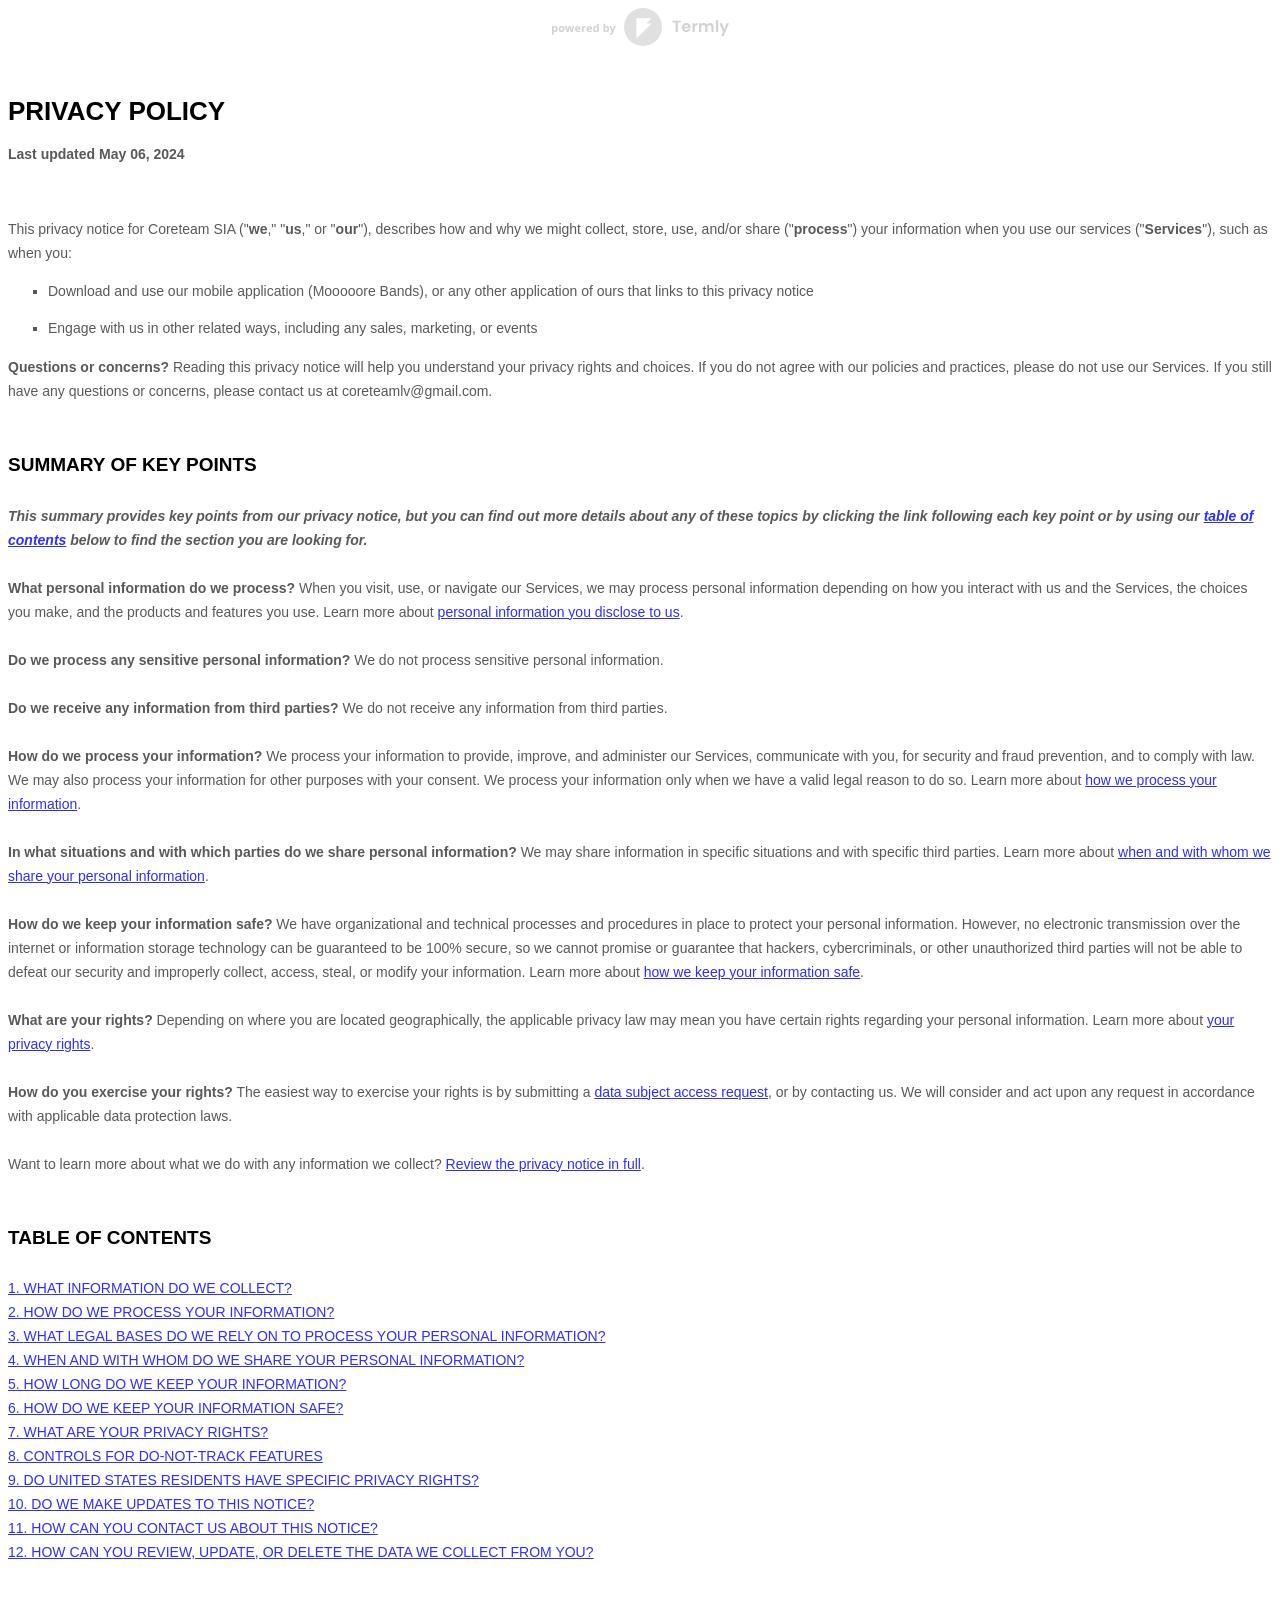
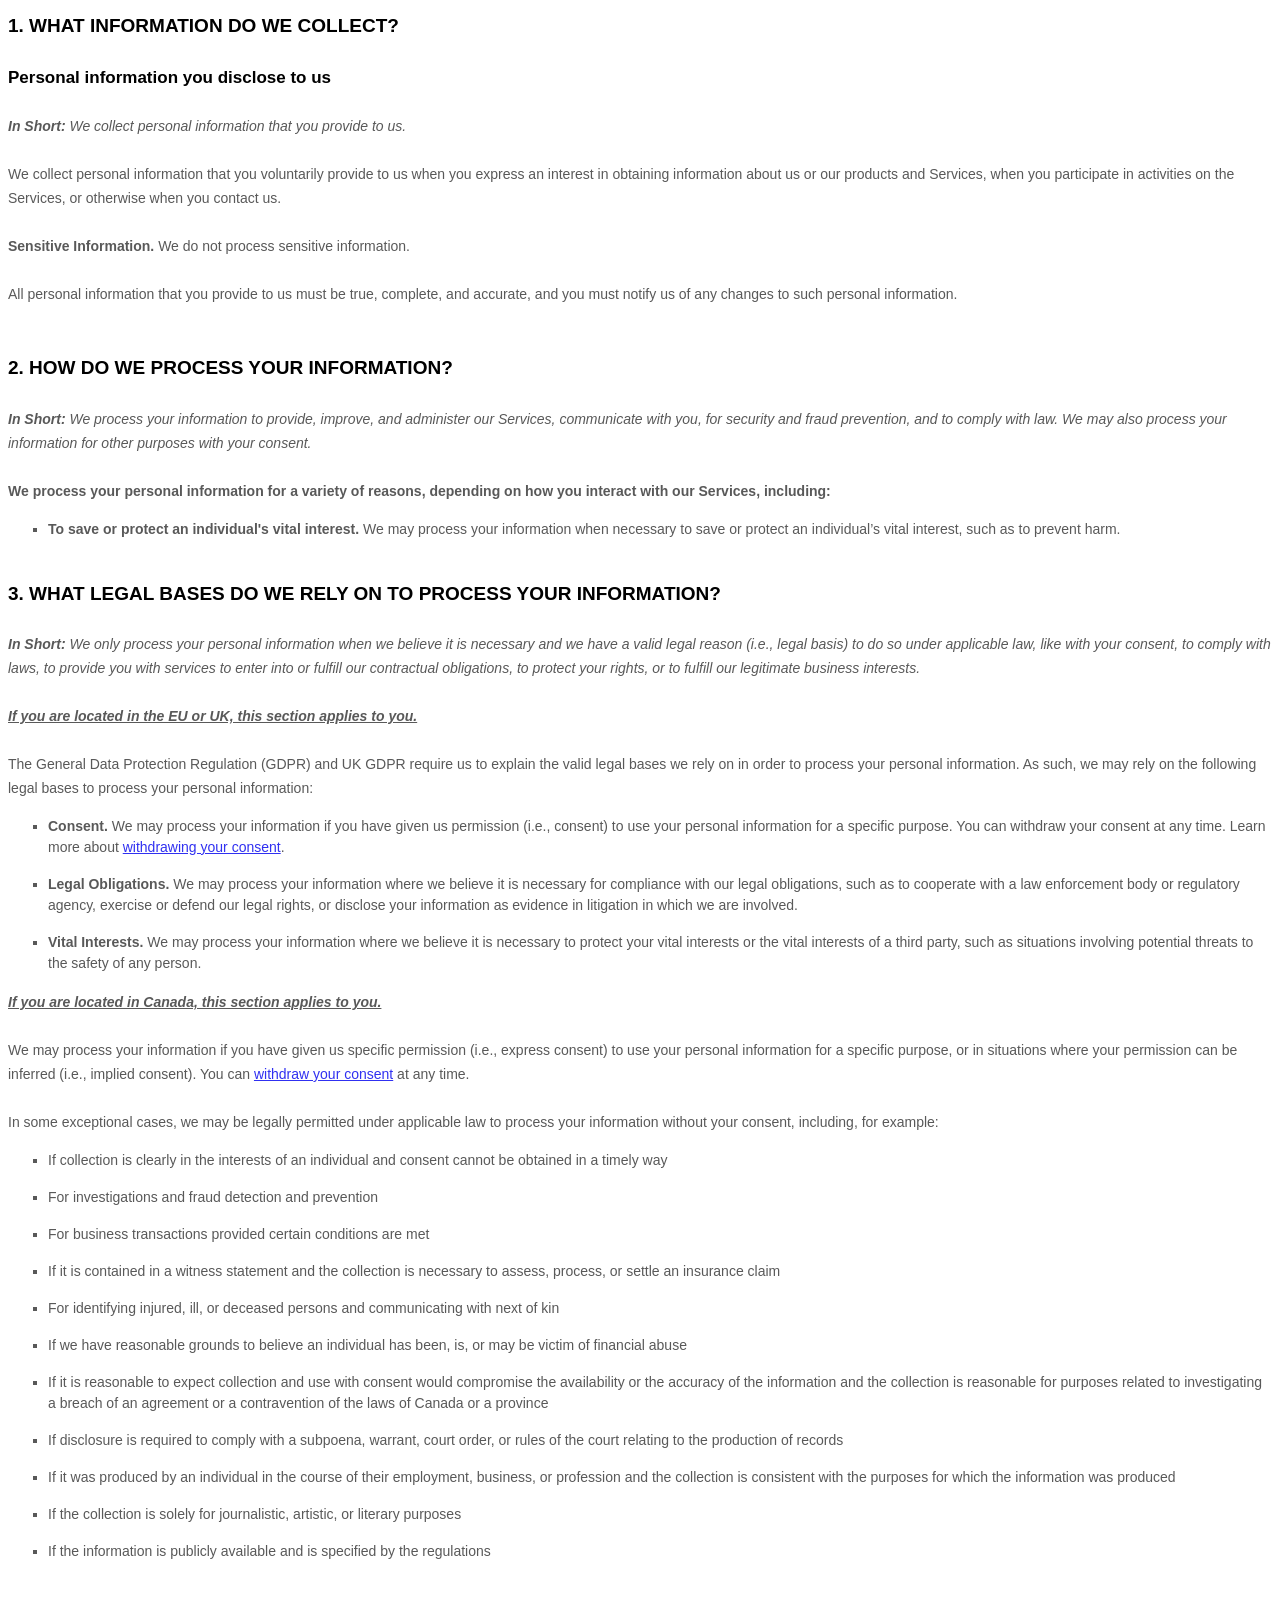
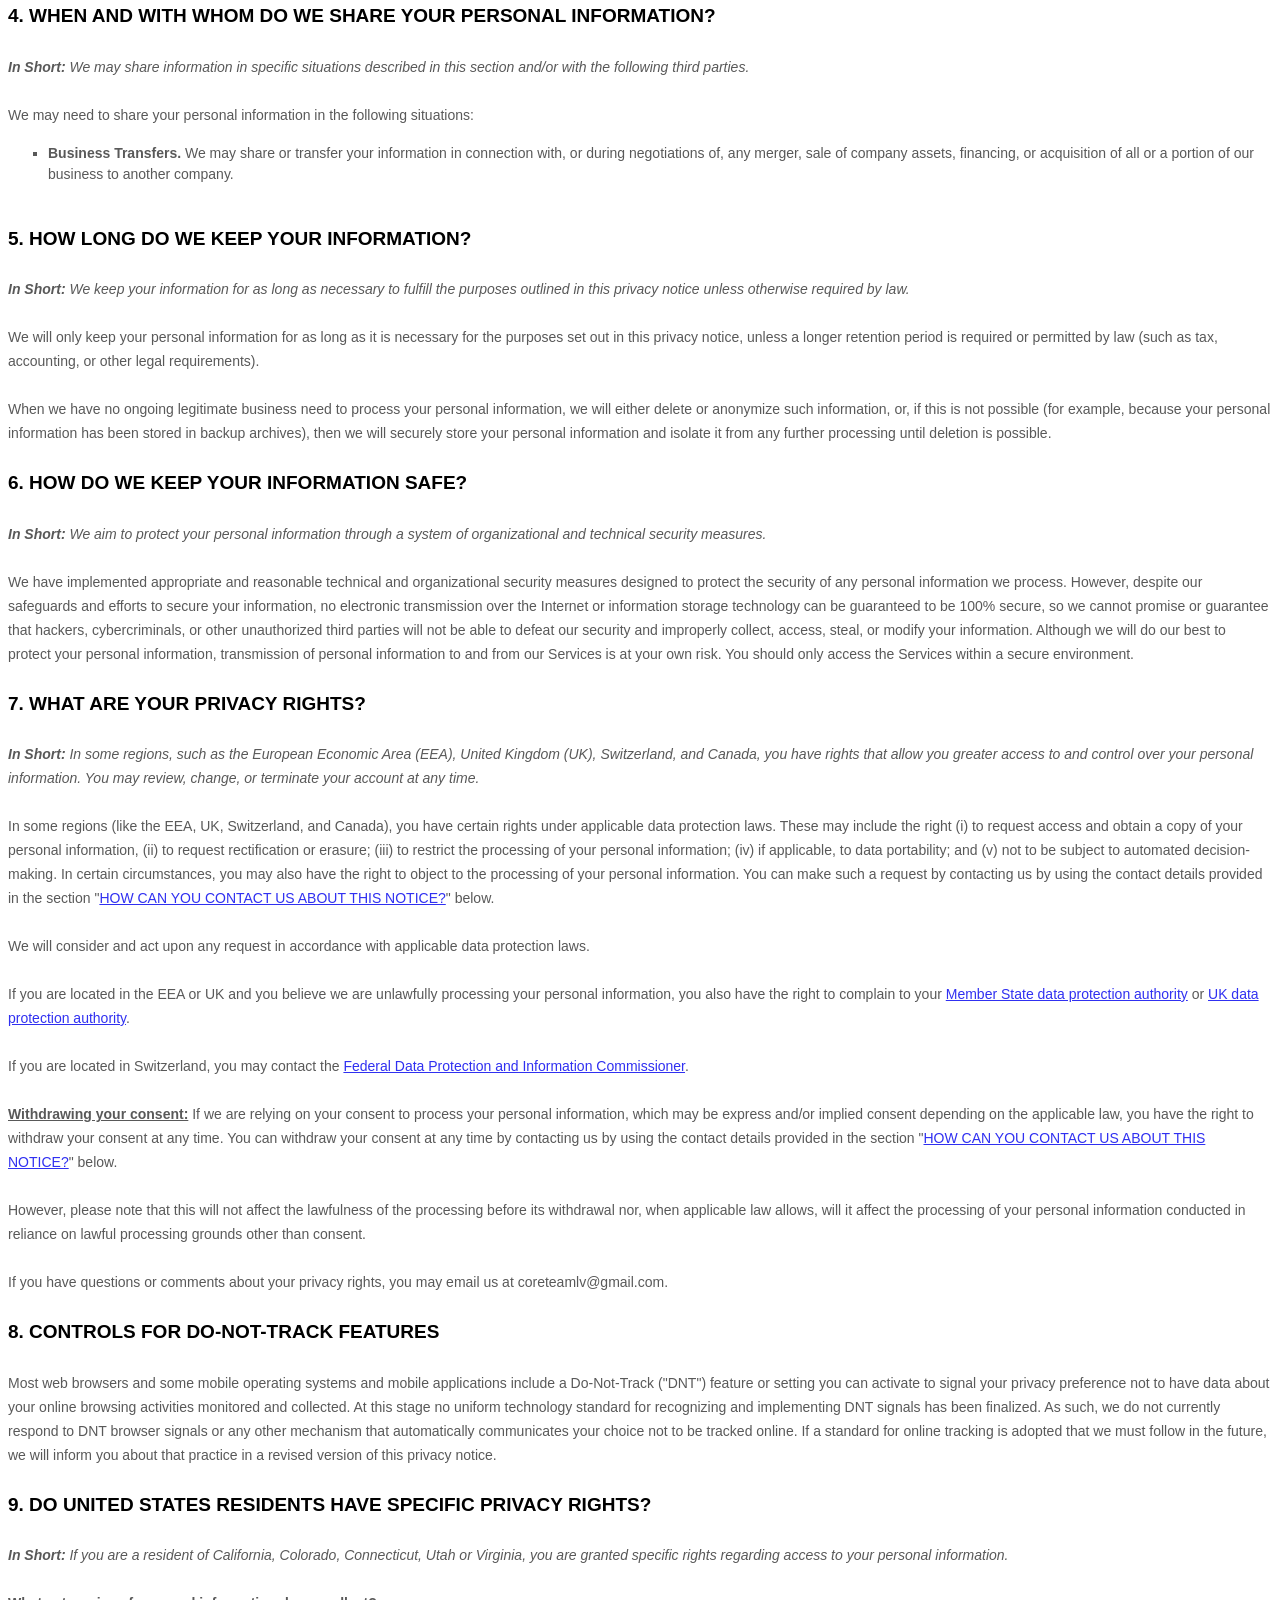
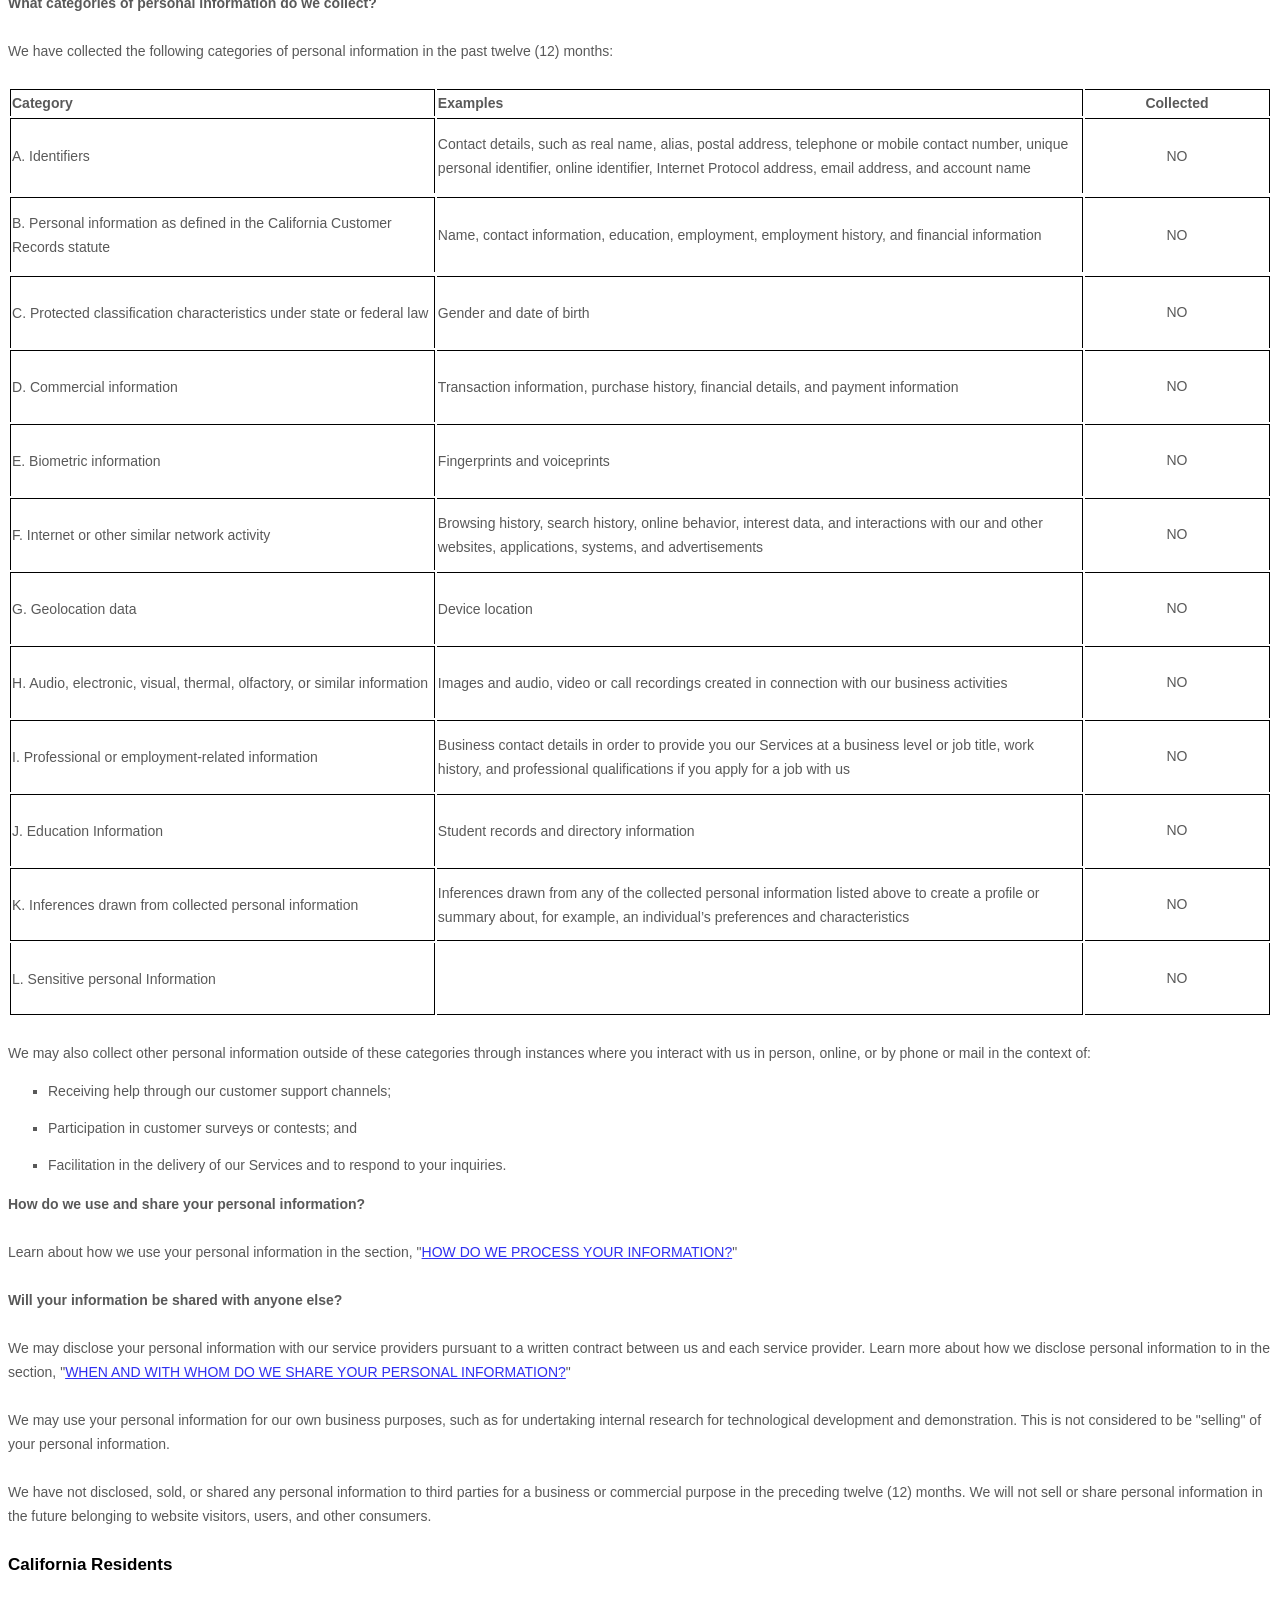
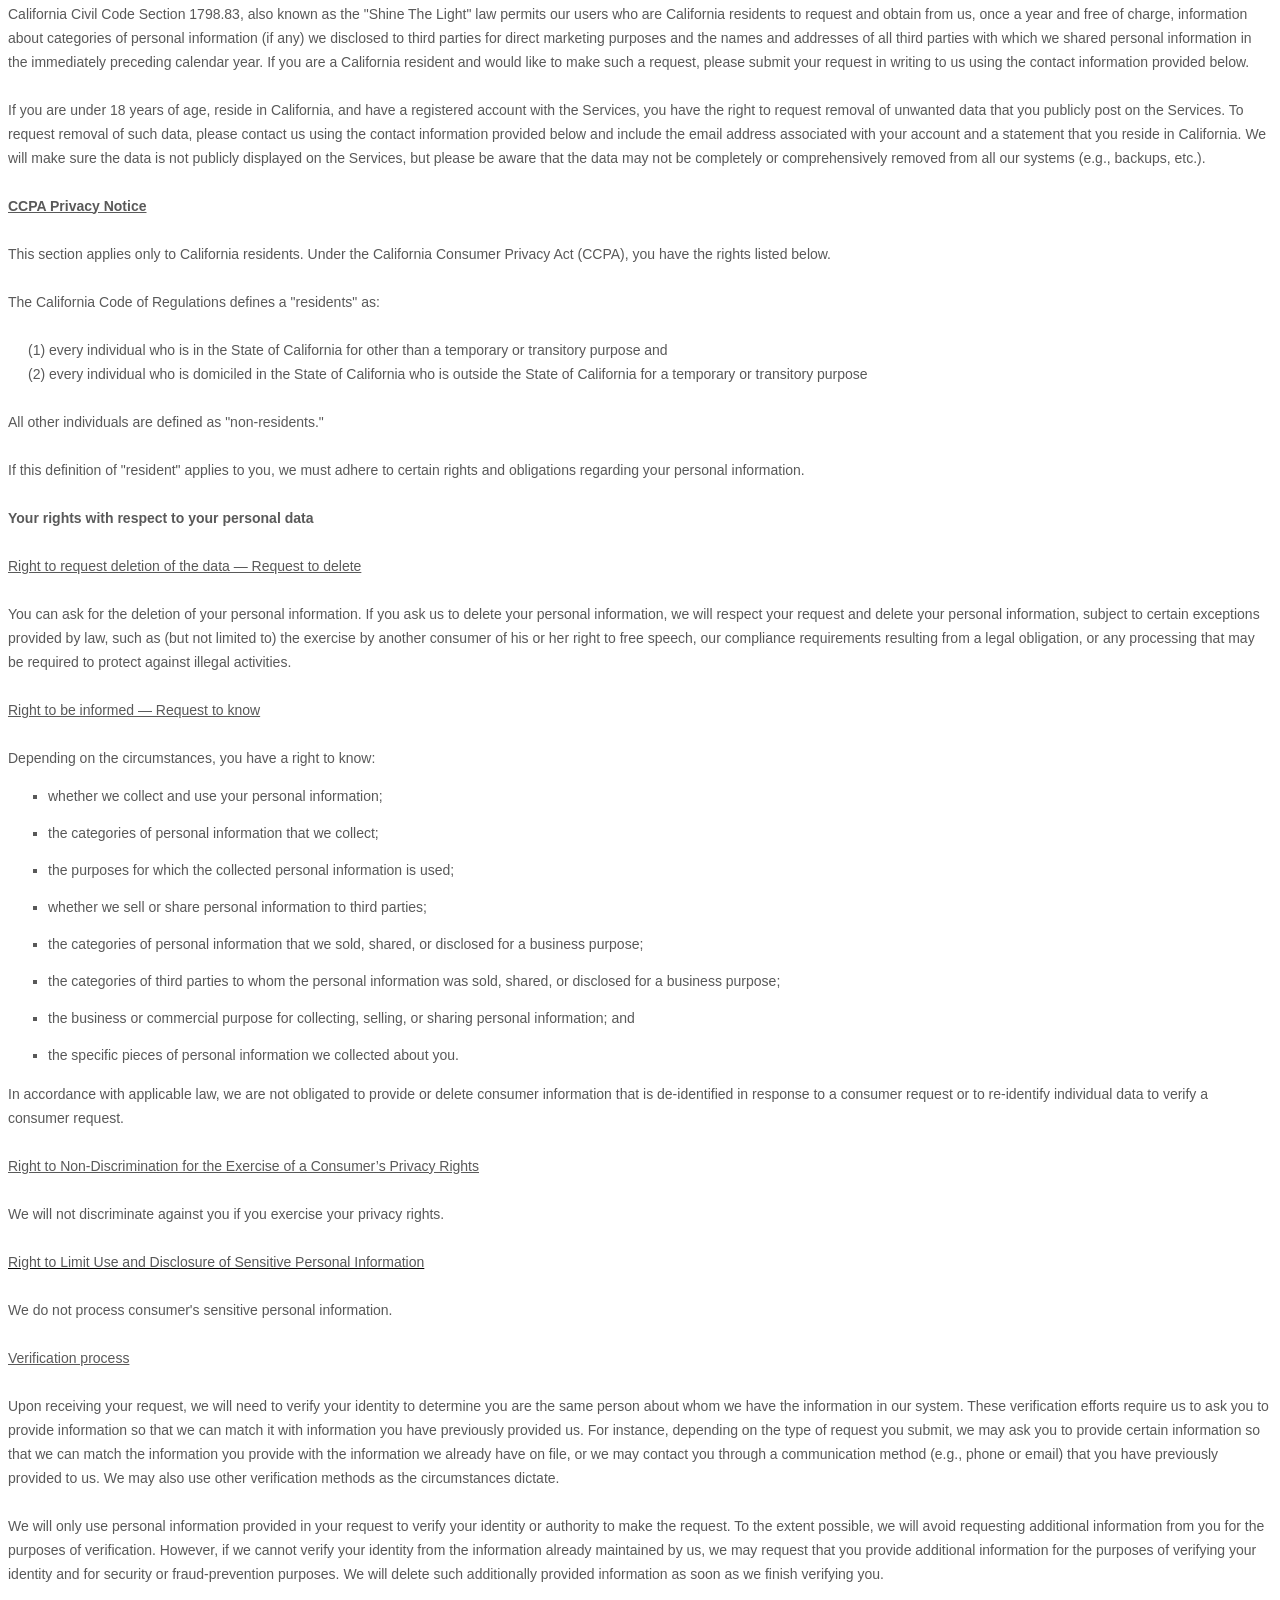
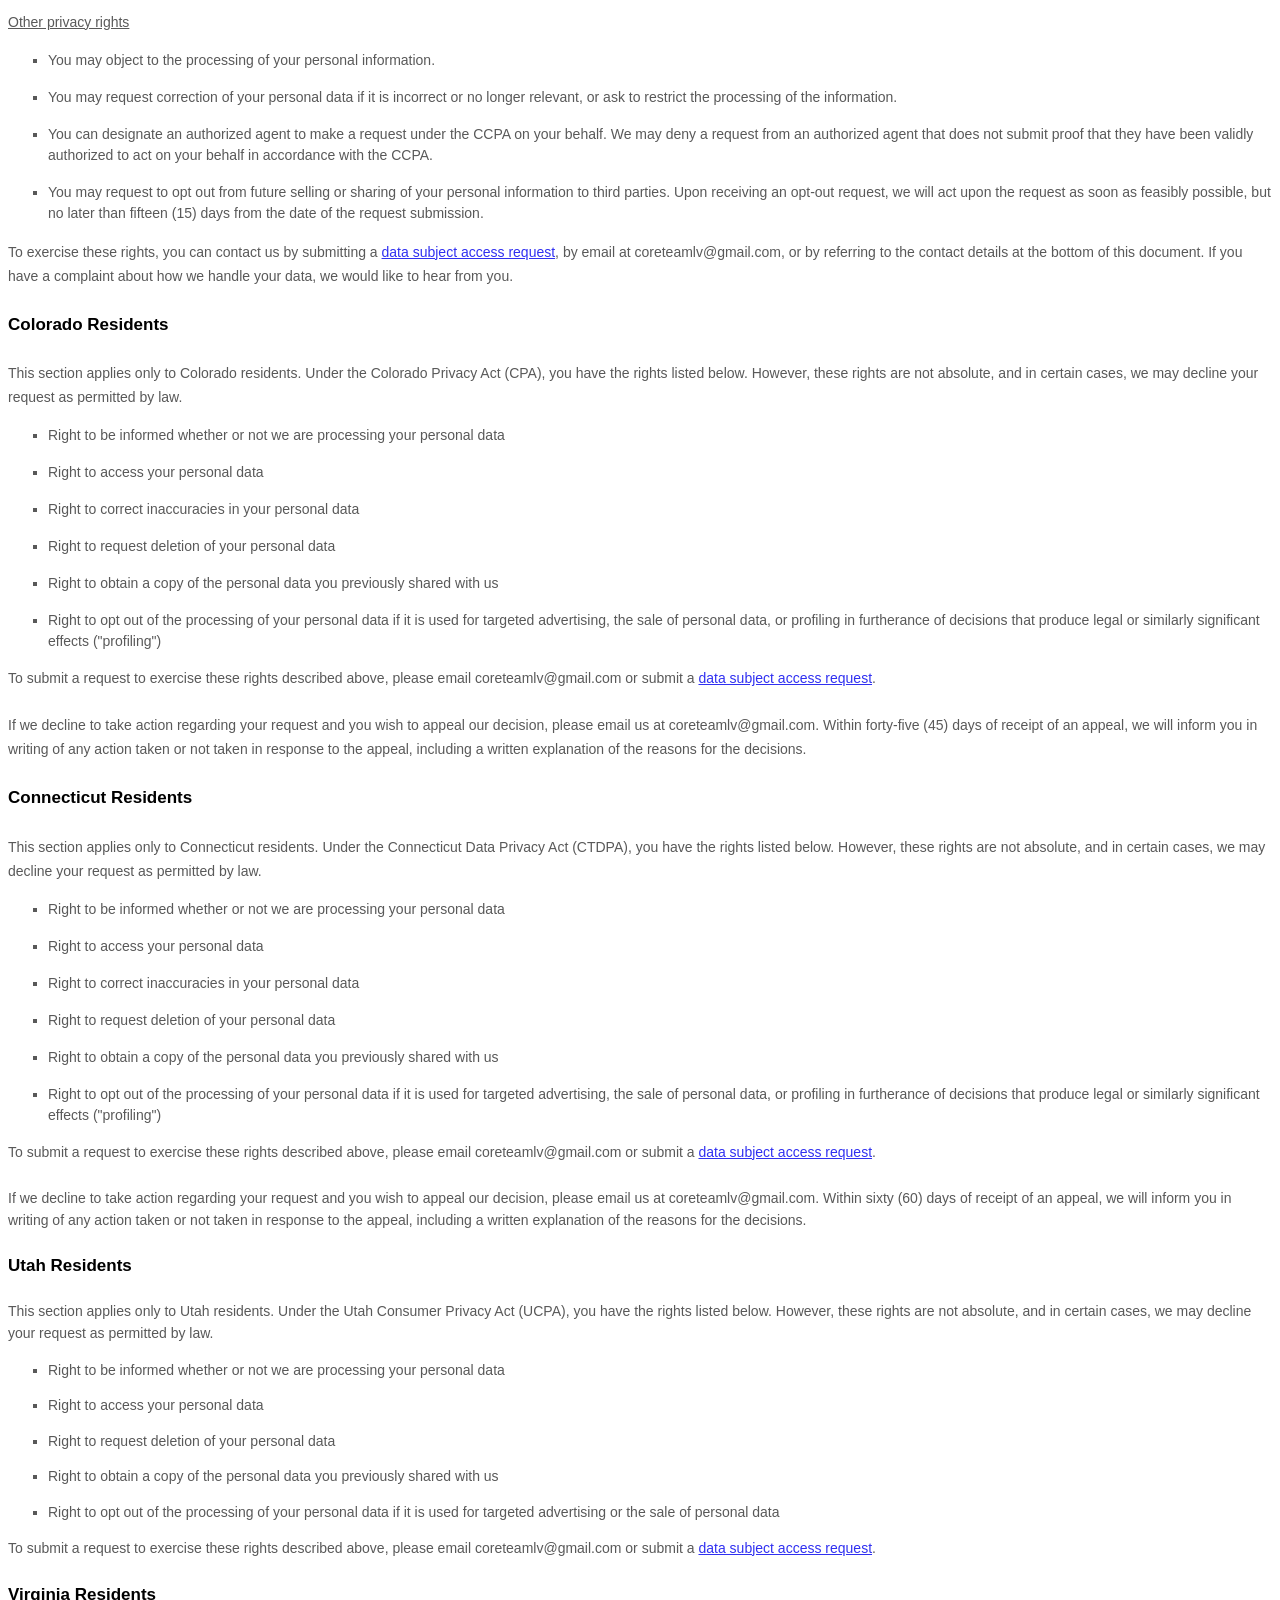
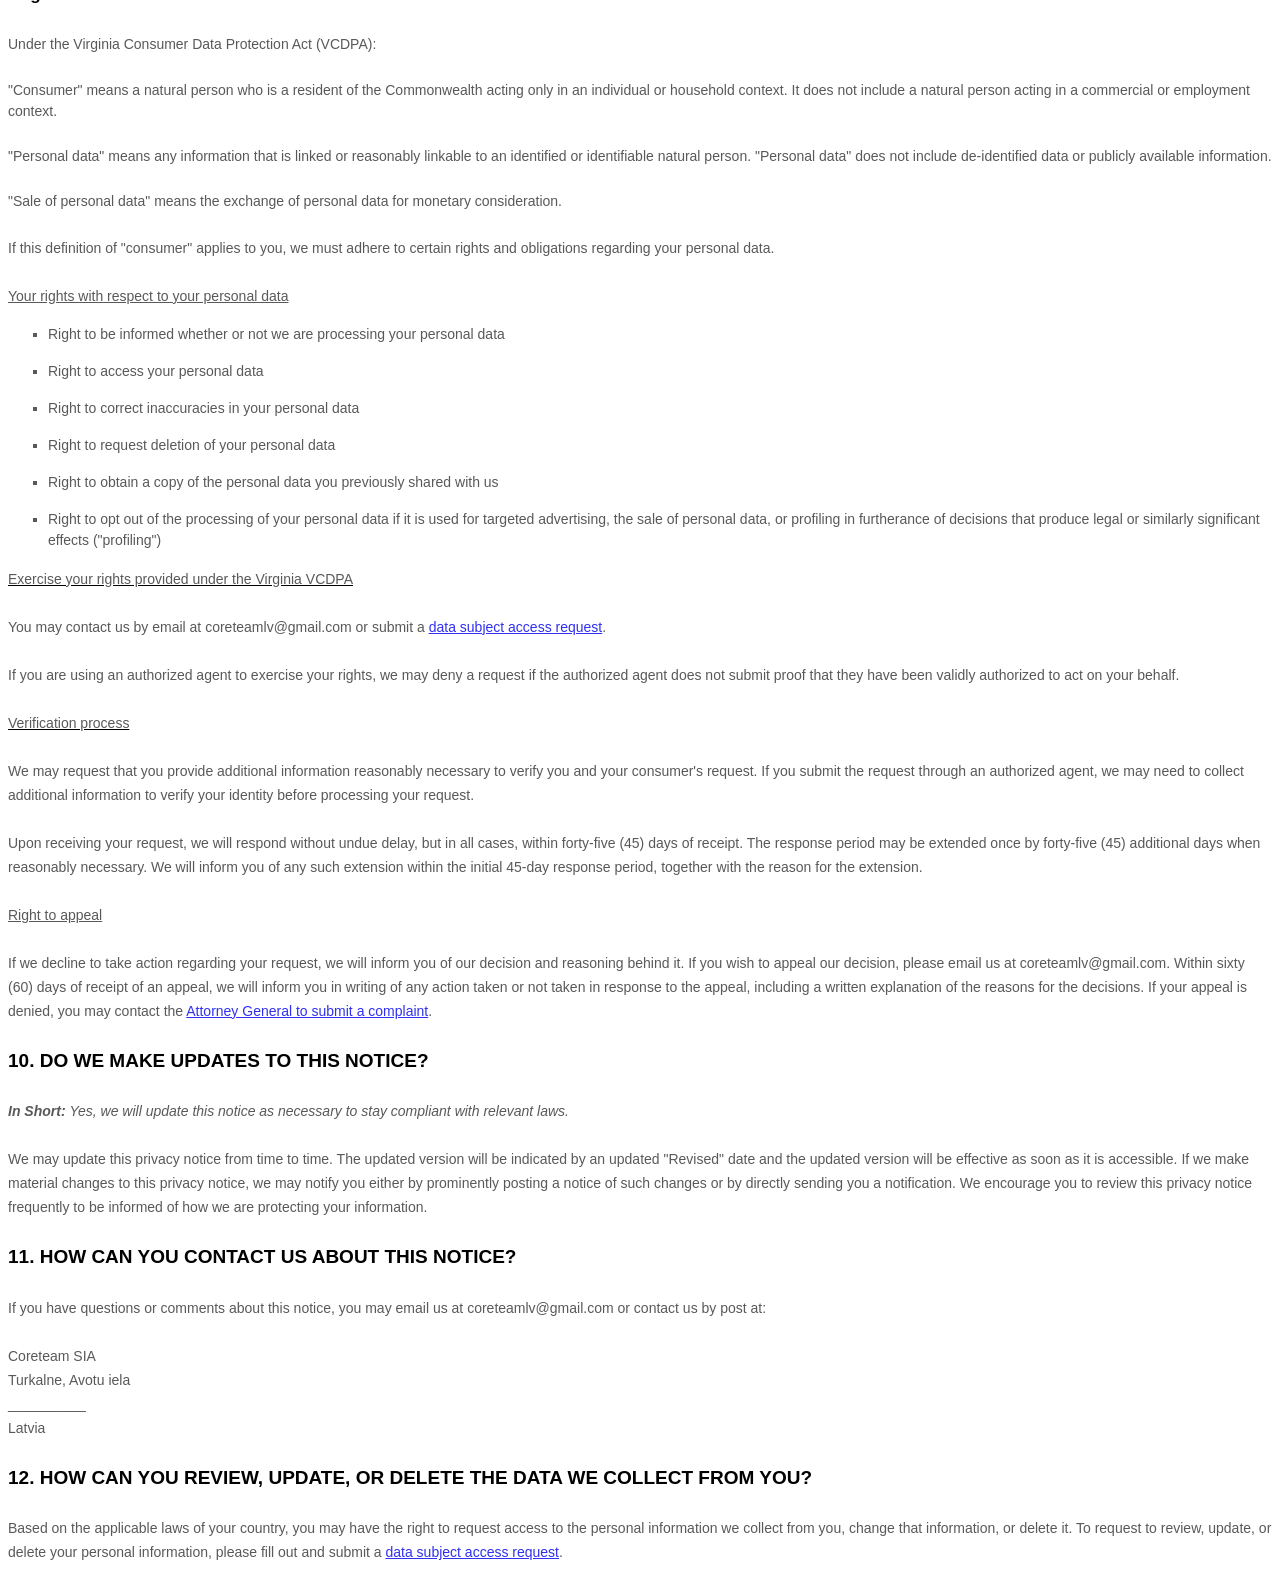
==== privacy.html @ 25cc7156 "Initial More Bands website" ====
<!DOCTYPE html>
<html lang="en">
<head>
    <meta charset="UTF-8">
    <meta name="viewport" content="width=device-width, initial-scale=1.0">
    <title>Privacy Policy</title>
    <style>
        [data-custom-class='body'], [data-custom-class='body'] * {
                background: transparent !important;
              }
      [data-custom-class='title'], [data-custom-class='title'] * {
                font-family: Arial !important;
      font-size: 26px !important;
      color: #000000 !important;
              }
      [data-custom-class='subtitle'], [data-custom-class='subtitle'] * {
                font-family: Arial !important;
      color: #595959 !important;
      font-size: 14px !important;
              }
      [data-custom-class='heading_1'], [data-custom-class='heading_1'] * {
                font-family: Arial !important;
      font-size: 19px !important;
      color: #000000 !important;
              }
      [data-custom-class='heading_2'], [data-custom-class='heading_2'] * {
                font-family: Arial !important;
      font-size: 17px !important;
      color: #000000 !important;
              }
      [data-custom-class='body_text'], [data-custom-class='body_text'] * {
                color: #595959 !important;
      font-size: 14px !important;
      font-family: Arial !important;
              }
      [data-custom-class='link'], [data-custom-class='link'] * {
                color: #3030F1 !important;
      font-size: 14px !important;
      font-family: Arial !important;
      word-break: break-word !important;
              }
      </style>
            <span style="display: block;margin: 0 auto 3.125rem;width: 11.125rem;height: 2.375rem;background: url([data-uri]) center no-repeat;"></span>
      
            <div data-custom-class="body">
            <div><strong><span style="font-size: 26px;"><span data-custom-class="title"><bdt class="block-component"></bdt><bdt class="question">PRIVACY POLICY</bdt><bdt class="statement-end-if-in-editor"></bdt></span></span></strong></div><div><br></div><div><span style="color: rgb(127, 127, 127);"><strong><span style="font-size: 15px;"><span data-custom-class="subtitle">Last updated <bdt class="question">May 06, 2024</bdt></span></span></strong></span></div><div><br></div><div><br></div><div><br></div><div style="line-height: 1.5;"><span style="color: rgb(127, 127, 127);"><span style="color: rgb(89, 89, 89); font-size: 15px;"><span data-custom-class="body_text">This privacy notice for <bdt class="question">Coreteam SIA<bdt class="block-component"></bdt></bdt> (<bdt class="block-component"></bdt>"<strong>we</strong>," "<strong>us</strong>," or "<strong>our</strong>"<bdt class="statement-end-if-in-editor"></bdt></span><span data-custom-class="body_text">), describes how and why we might collect, store, use, and/or share (<bdt class="block-component"></bdt>"<strong>process</strong>"<bdt class="statement-end-if-in-editor"></bdt>) your information when you use our services (<bdt class="block-component"></bdt>"<strong>Services</strong>"<bdt class="statement-end-if-in-editor"></bdt>), such as when you:</span></span></span><span style="font-size: 15px;"><span style="color: rgb(127, 127, 127);"><span data-custom-class="body_text"><span style="color: rgb(89, 89, 89);"><span data-custom-class="body_text"><bdt class="block-component"></bdt></span></span></span></span></span></span></span></span></li></ul><div><bdt class="block-component"><span style="font-size: 15px;"><span style="font-size: 15px;"><span style="color: rgb(127, 127, 127);"><span data-custom-class="body_text"><span style="color: rgb(89, 89, 89);"><span data-custom-class="body_text"><bdt class="block-component"></bdt></span></span></span></span></span></span></bdt></div><ul><li data-custom-class="body_text" style="line-height: 1.5;"><span style="font-size: 15px; color: rgb(89, 89, 89);"><span style="font-size: 15px; color: rgb(89, 89, 89);"><span data-custom-class="body_text">Download and use<bdt class="block-component"></bdt> our mobile application<bdt class="block-component"></bdt> (<bdt class="question">Mooooore Bands)<span style="font-size: 15px; color: rgb(89, 89, 89);"><span style="font-size: 15px; color: rgb(89, 89, 89);"><span data-custom-class="body_text"><span style="font-size: 15px;"><span style="color: rgb(89, 89, 89);"><span data-custom-class="body_text"><span style="font-size: 15px;"><span style="color: rgb(89, 89, 89);"><bdt class="statement-end-if-in-editor">,</bdt></span></span></span></span></span></span></span></span></bdt></span><span data-custom-class="body_text"><span style="font-size: 15px;"><span style="color: rgb(89, 89, 89);"><span data-custom-class="body_text"><span style="font-size: 15px;"><span style="color: rgb(89, 89, 89);"><bdt class="statement-end-if-in-editor"><bdt class="block-component"> or any other application of ours that links to this privacy notice</bdt></bdt></span></span></span></span></span></span></span></span></li></ul><div style="line-height: 1.5;"><span style="font-size: 15px;"><span style="color: rgb(127, 127, 127);"><span data-custom-class="body_text"><span style="color: rgb(89, 89, 89);"><span data-custom-class="body_text"><bdt class="block-component"></bdt></span></span></span></span></span></div><ul><li data-custom-class="body_text" style="line-height: 1.5;"><span style="font-size: 15px; color: rgb(89, 89, 89);"><span style="font-size: 15px; color: rgb(89, 89, 89);"><span data-custom-class="body_text">Engage with us in other related ways, including any sales, marketing, or events<span style="font-size: 15px;"><span style="color: rgb(89, 89, 89);"><span data-custom-class="body_text"><span style="font-size: 15px;"><span style="color: rgb(89, 89, 89);"><bdt class="statement-end-if-in-editor"></bdt></span></span></span></span></span></span></span></span></li></ul><div style="line-height: 1.5;"><span style="font-size: 15px;"><span style="color: rgb(127, 127, 127);"><span data-custom-class="body_text"><strong>Questions or concerns? </strong>Reading this privacy notice will help you understand your privacy rights and choices. If you do not agree with our policies and practices, please do not use our Services.<bdt class="block-component"></bdt> If you still have any questions or concerns, please contact us at <bdt class="question">coreteamlv@gmail.com</bdt>.</span></span></span></div><div style="line-height: 1.5;"><br></div><div style="line-height: 1.5;"><br></div><div style="line-height: 1.5;"><strong><span style="font-size: 15px;"><span data-custom-class="heading_1">SUMMARY OF KEY POINTS</span></span></strong></div><div style="line-height: 1.5;"><br></div><div style="line-height: 1.5;"><span style="font-size: 15px;"><span data-custom-class="body_text"><strong><em>This summary provides key points from our privacy notice, but you can find out more details about any of these topics by clicking the link following each key point or by using our </em></strong></span></span><a data-custom-class="link" href="#toc"><span style="color: rgb(0, 58, 250); font-size: 15px;"><span data-custom-class="body_text"><strong><em>table of contents</em></strong></span></span></a><span style="font-size: 15px;"><span data-custom-class="body_text"><strong><em> below to find the section you are looking for.</em></strong></span></span></div><div style="line-height: 1.5;"><br></div><div style="line-height: 1.5;"><span style="font-size: 15px;"><span data-custom-class="body_text"><strong>What personal information do we process?</strong> When you visit, use, or navigate our Services, we may process personal information depending on how you interact with us and the Services, the choices you make, and the products and features you use. Learn more about </span></span><a data-custom-class="link" href="#personalinfo"><span style="color: rgb(0, 58, 250); font-size: 15px;"><span data-custom-class="body_text">personal information you disclose to us</span></span></a><span data-custom-class="body_text">.</span></div><div style="line-height: 1.5;"><br></div><div style="line-height: 1.5;"><span style="font-size: 15px;"><span data-custom-class="body_text"><strong>Do we process any sensitive personal information?</strong> <bdt class="block-component"></bdt>We do not process sensitive personal information.<bdt class="else-block"></bdt></span></span></div><div style="line-height: 1.5;"><br></div><div style="line-height: 1.5;"><span style="font-size: 15px;"><span data-custom-class="body_text"><strong>Do we receive any information from third parties?</strong> <bdt class="block-component"></bdt>We do not receive any information from third parties.<bdt class="else-block"></bdt></span></span></div><div style="line-height: 1.5;"><br></div><div style="line-height: 1.5;"><span style="font-size: 15px;"><span data-custom-class="body_text"><strong>How do we process your information?</strong> We process your information to provide, improve, and administer our Services, communicate with you, for security and fraud prevention, and to comply with law. We may also process your information for other purposes with your consent. We process your information only when we have a valid legal reason to do so. Learn more about </span></span><a data-custom-class="link" href="#infouse"><span style="color: rgb(0, 58, 250); font-size: 15px;"><span data-custom-class="body_text">how we process your information</span></span></a><span data-custom-class="body_text">.</span></div><div style="line-height: 1.5;"><br></div><div style="line-height: 1.5;"><span style="font-size: 15px;"><span data-custom-class="body_text"><strong>In what situations and with which <bdt class="block-component"></bdt>parties do we share personal information?</strong> We may share information in specific situations and with specific <bdt class="block-component"></bdt>third parties. Learn more about </span></span><a data-custom-class="link" href="#whoshare"><span style="color: rgb(0, 58, 250); font-size: 15px;"><span data-custom-class="body_text">when and with whom we share your personal information</span></span></a><span style="font-size: 15px;"><span data-custom-class="body_text">.<bdt class="block-component"></bdt></span></span></div><div style="line-height: 1.5;"><br></div><div style="line-height: 1.5;"><span style="font-size: 15px;"><span data-custom-class="body_text"><strong>How do we keep your information safe?</strong> We have <bdt class="block-component"></bdt>organizational<bdt class="statement-end-if-in-editor"></bdt> and technical processes and procedures in place to protect your personal information. However, no electronic transmission over the internet or information storage technology can be guaranteed to be 100% secure, so we cannot promise or guarantee that hackers, cybercriminals, or other <bdt class="block-component"></bdt>unauthorized<bdt class="statement-end-if-in-editor"></bdt> third parties will not be able to defeat our security and improperly collect, access, steal, or modify your information. Learn more about </span></span><a data-custom-class="link" href="#infosafe"><span style="color: rgb(0, 58, 250); font-size: 15px;"><span data-custom-class="body_text">how we keep your information safe</span></span></a><span data-custom-class="body_text">.</span><span style="font-size: 15px;"><span data-custom-class="body_text"><bdt class="statement-end-if-in-editor"></bdt></span></span></div><div style="line-height: 1.5;"><br></div><div style="line-height: 1.5;"><span style="font-size: 15px;"><span data-custom-class="body_text"><strong>What are your rights?</strong> Depending on where you are located geographically, the applicable privacy law may mean you have certain rights regarding your personal information. Learn more about </span></span><a data-custom-class="link" href="#privacyrights"><span style="color: rgb(0, 58, 250); font-size: 15px;"><span data-custom-class="body_text">your privacy rights</span></span></a><span data-custom-class="body_text">.</span></div><div style="line-height: 1.5;"><br></div><div style="line-height: 1.5;"><span style="font-size: 15px;"><span data-custom-class="body_text"><strong>How do you exercise your rights?</strong> The easiest way to exercise your rights is by <bdt class="block-component">submitting a </bdt></span></span><a data-custom-class="link" href="https://app.termly.io/notify/00202982-6f74-4320-be40-3f39c81881da" rel="noopener noreferrer" target="_blank"><span style="color: rgb(0, 58, 250); font-size: 15px;"><span data-custom-class="body_text">data subject access request</span></span></a><span style="font-size: 15px;"><span data-custom-class="body_text"><bdt class="block-component"></bdt>, or by contacting us. We will consider and act upon any request in accordance with applicable data protection laws.</span></span></div><div style="line-height: 1.5;"><br></div><div style="line-height: 1.5;"><span style="font-size: 15px;"><span data-custom-class="body_text">Want to learn more about what we do with any information we collect? </span></span><a data-custom-class="link" href="#toc"><span style="color: rgb(0, 58, 250); font-size: 15px;"><span data-custom-class="body_text">Review the privacy notice in full</span></span></a><span style="font-size: 15px;"><span data-custom-class="body_text">.</span></span></div><div style="line-height: 1.5;"><br></div><div style="line-height: 1.5;"><br></div><div id="toc" style="line-height: 1.5;"><span style="font-size: 15px;"><span style="color: rgb(127, 127, 127);"><span style="color: rgb(0, 0, 0);"><strong><span data-custom-class="heading_1">TABLE OF CONTENTS</span></strong></span></span></span></div><div style="line-height: 1.5;"><br></div><div style="line-height: 1.5;"><span style="font-size: 15px;"><a data-custom-class="link" href="#infocollect"><span style="color: rgb(0, 58, 250);">1. WHAT INFORMATION DO WE COLLECT?</span></a></span></div><div style="line-height: 1.5;"><span style="font-size: 15px;"><a data-custom-class="link" href="#infouse"><span style="color: rgb(0, 58, 250);">2. HOW DO WE PROCESS YOUR INFORMATION?<bdt class="block-component"></bdt></span></a></span></div><div style="line-height: 1.5;"><span style="font-size: 15px;"><a data-custom-class="link" href="#legalbases"><span style="color: rgb(0, 58, 250);">3. <span style="font-size: 15px;"><span style="color: rgb(0, 58, 250);">WHAT LEGAL BASES DO WE RELY ON TO PROCESS YOUR PERSONAL INFORMATION?</span></span><bdt class="statement-end-if-in-editor"></bdt></span></a></span></div><div style="line-height: 1.5;"><span style="font-size: 15px;"><span style="color: rgb(0, 58, 250);"><a data-custom-class="link" href="#whoshare">4. WHEN AND WITH WHOM DO WE SHARE YOUR PERSONAL INFORMATION?</a></span><span data-custom-class="body_text"><bdt class="block-component"></bdt></a><span style="color: rgb(127, 127, 127);"><span style="color: rgb(89, 89, 89);"><span data-custom-class="body_text"><span style="color: rgb(89, 89, 89);"><bdt class="block-component"></bdt></span></span><span data-custom-class="body_text"><span style="color: rgb(89, 89, 89);"><span style="color: rgb(89, 89, 89);"><span style="color: rgb(89, 89, 89);"><bdt class="block-component"></bdt></span></span><bdt class="block-component"></bdt></span></span></span></span></span></div><div style="line-height: 1.5;"><span style="font-size: 15px;"><a data-custom-class="link" href="#inforetain"><span style="color: rgb(0, 58, 250);">5. HOW LONG DO WE KEEP YOUR INFORMATION?</span></a><span style="color: rgb(127, 127, 127);"><span style="color: rgb(89, 89, 89);"><span data-custom-class="body_text"><span style="color: rgb(89, 89, 89);"><span style="color: rgb(89, 89, 89);"><bdt class="block-component"></bdt></span></span></span></span></span></span></div><div style="line-height: 1.5;"><span style="font-size: 15px;"><a data-custom-class="link" href="#infosafe"><span style="color: rgb(0, 58, 250);">6. HOW DO WE KEEP YOUR INFORMATION SAFE?</span></a><span style="color: rgb(127, 127, 127);"><span style="color: rgb(89, 89, 89);"><span data-custom-class="body_text"><span style="color: rgb(89, 89, 89);"><bdt class="statement-end-if-in-editor"></bdt><bdt class="block-component"></bdt></span></span></span></span></span></div><div style="line-height: 1.5;"><span style="font-size: 15px;"><span style="color: rgb(0, 58, 250);"><a data-custom-class="link" href="#privacyrights">7. WHAT ARE YOUR PRIVACY RIGHTS?</a></span></span></div><div style="line-height: 1.5;"><span style="font-size: 15px;"><a data-custom-class="link" href="#DNT"><span style="color: rgb(0, 58, 250);">8. CONTROLS FOR DO-NOT-TRACK FEATURES<bdt class="block-component"></bdt></span></a></span></div><div style="line-height: 1.5;"><span style="font-size: 15px;"><a data-custom-class="link" href="#uslaws"><span style="color: rgb(0, 58, 250);">9. DO UNITED STATES RESIDENTS HAVE SPECIFIC PRIVACY RIGHTS?</span></a></span><bdt class="block-component"><span style="font-size: 15px;"><span data-custom-class="body_text"></span></bdt></span></div><div style="line-height: 1.5;"><bdt class="block-component"><span style="font-size: 15px;"></bdt><bdt class="block-component"></bdt><bdt class="block-component"></bdt><bdt class="block-component"></bdt><bdt class="block-component"></bdt><bdt class="block-component"></bdt><bdt class="block-component"></bdt><bdt class="block-component"></bdt><bdt class="block-component"></bdt><bdt class="block-component"></span></bdt></div><div style="line-height: 1.5;"><span style="font-size: 15px;"><a data-custom-class="link" href="#policyupdates"><span style="color: rgb(0, 58, 250);">10. DO WE MAKE UPDATES TO THIS NOTICE?</span></a></span></div><div style="line-height: 1.5;"><a data-custom-class="link" href="#contact"><span style="color: rgb(0, 58, 250); font-size: 15px;">11. HOW CAN YOU CONTACT US ABOUT THIS NOTICE?</span></a></div><div style="line-height: 1.5;"><a data-custom-class="link" href="#request"><span style="color: rgb(0, 58, 250);">12. HOW CAN YOU REVIEW, UPDATE, OR DELETE THE DATA WE COLLECT FROM YOU?</span></a></div><div style="line-height: 1.5;"><br></div><div style="line-height: 1.5;"><br></div><div id="infocollect" style="line-height: 1.5;"><span style="color: rgb(0, 0, 0);"><span style="color: rgb(0, 0, 0); font-size: 15px;"><span style="font-size: 15px; color: rgb(0, 0, 0);"><span style="font-size: 15px; color: rgb(0, 0, 0);"><span id="control" style="color: rgb(0, 0, 0);"><strong><span data-custom-class="heading_1">1. WHAT INFORMATION DO WE COLLECT?</span></strong></span></span></span></span></span></div><div style="line-height: 1.5;"><br></div><div id="personalinfo" style="line-height: 1.5;"><span data-custom-class="heading_2" style="color: rgb(0, 0, 0);"><span style="font-size: 15px;"><strong>Personal information you disclose to us</strong></span></span></div><div><div><br></div><div style="line-height: 1.5;"><span style="color: rgb(127, 127, 127);"><span style="color: rgb(89, 89, 89); font-size: 15px;"><span data-custom-class="body_text"><span style="font-size: 15px; color: rgb(89, 89, 89);"><span style="font-size: 15px; color: rgb(89, 89, 89);"><span data-custom-class="body_text"><strong><em>In Short:</em></strong></span></span></span></span><span data-custom-class="body_text"><span style="font-size: 15px; color: rgb(89, 89, 89);"><span style="font-size: 15px; color: rgb(89, 89, 89);"><span data-custom-class="body_text"><strong><em> </em></strong><em>We collect personal information that you provide to us.</em></span></span></span></span></span></span></div></div><div style="line-height: 1.5;"><br></div><div style="line-height: 1.5;"><span style="font-size: 15px; color: rgb(89, 89, 89);"><span style="font-size: 15px; color: rgb(89, 89, 89);"><span data-custom-class="body_text">We collect personal information that you voluntarily provide to us when you <span style="font-size: 15px;"><bdt class="block-component"></bdt></span></span><span data-custom-class="body_text">express an interest in obtaining information about us or our products and Services, when you participate in activities on the Services, or otherwise when you contact us.</span></span></span></span></div><div style="line-height: 1.5;"><br></div><div style="line-height: 1.5;"><span style="font-size: 15px; color: rgb(89, 89, 89);"><span style="font-size: 15px; color: rgb(89, 89, 89);"><span data-custom-class="body_text"><span style="font-size: 15px;"><bdt class="block-component"></bdt></span></span></span></span></span></div><div id="sensitiveinfo" style="line-height: 1.5;"><span style="font-size: 15px;"><span data-custom-class="body_text"><strong>Sensitive Information.</strong> <bdt class="block-component"></bdt>We do not process sensitive information.</span></span></div><div style="line-height: 1.5;"><br></div><div style="line-height: 1.5;"><span style="font-size: 15px;"><span data-custom-class="body_text"><bdt class="else-block"></bdt></span></span><span style="font-size: 15px; color: rgb(89, 89, 89);"><span style="font-size: 15px; color: rgb(89, 89, 89);"><span data-custom-class="body_text"><span style="font-size: 15px;"><span data-custom-class="body_text"><bdt class="block-component"><bdt class="block-component"></bdt></bdt></span></span></span></span><bdt class="block-component"><bdt class="block-component"></span></span></bdt></div><div style="line-height: 1.5;"><span style="font-size: 15px; color: rgb(89, 89, 89);"><span style="font-size: 15px; color: rgb(89, 89, 89);"><span data-custom-class="body_text">All personal information that you provide to us must be true, complete, and accurate, and you must notify us of any changes to such personal information.</span></span></span></div><div style="line-height: 1.5;"><br></div><div style="line-height: 1.5;"><span style="font-size: 15px; color: rgb(89, 89, 89);"><span style="font-size: 15px; color: rgb(89, 89, 89);"><span data-custom-class="body_text"><bdt class="block-component"></bdt></bdt></span><span data-custom-class="body_text"><span style="color: rgb(89, 89, 89); font-size: 15px;"><span data-custom-class="body_text"><span style="color: rgb(89, 89, 89); font-size: 15px;"><span data-custom-class="body_text"><bdt class="statement-end-if-in-editor"><bdt class="block-component"></bdt></bdt></span></span></span></span></bdt></span></span></span></span></span></span></span></span><span style="font-size: 15px;"><span data-custom-class="body_text"><bdt class="block-component"></bdt></span></span></div><div style="line-height: 1.5;"><br></div><div id="infouse" style="line-height: 1.5;"><span style="color: rgb(127, 127, 127);"><span style="color: rgb(89, 89, 89); font-size: 15px;"><span style="font-size: 15px; color: rgb(89, 89, 89);"><span style="font-size: 15px; color: rgb(89, 89, 89);"><span id="control" style="color: rgb(0, 0, 0);"><strong><span data-custom-class="heading_1">2. HOW DO WE PROCESS YOUR INFORMATION?</span></strong></span></span></span></span></span></div><div><div style="line-height: 1.5;"><br></div><div style="line-height: 1.5;"><span style="color: rgb(127, 127, 127);"><span style="color: rgb(89, 89, 89); font-size: 15px;"><span data-custom-class="body_text"><span style="font-size: 15px; color: rgb(89, 89, 89);"><span style="font-size: 15px; color: rgb(89, 89, 89);"><span data-custom-class="body_text"><strong><em>In Short: </em></strong><em>We process your information to provide, improve, and administer our Services, communicate with you, for security and fraud prevention, and to comply with law. We may also process your information for other purposes with your consent.</em></span></span></span></span></span></span></div></div><div style="line-height: 1.5;"><br></div><div style="line-height: 1.5;"><span style="font-size: 15px; color: rgb(89, 89, 89);"><span style="font-size: 15px; color: rgb(89, 89, 89);"><span data-custom-class="body_text"><strong>We process your personal information for a variety of reasons, depending on how you interact with our Services, including:</strong><bdt class="block-component"></bdt></span></span></span></span></span></span></span></span></span></span></span></span></li></ul><div style="line-height: 1.5;"><span style="font-size: 15px; color: rgb(89, 89, 89);"><span style="font-size: 15px; color: rgb(89, 89, 89);"><span data-custom-class="body_text"><bdt class="block-component"></bdt></span></span></span></span></span></span></span></span></span></span></span></span></span></span></span></li></ul><div style="line-height: 1.5;"><span style="font-size: 15px; color: rgb(89, 89, 89);"><span style="font-size: 15px; color: rgb(89, 89, 89);"><span data-custom-class="body_text"><bdt class="block-component"></bdt></span></span></span></span></span></span></span></span></span></span></span></span></span></span></span></span></span></span></span></span></span></li></ul><div style="line-height: 1.5;"><span style="font-size: 15px; color: rgb(89, 89, 89);"><span style="font-size: 15px; color: rgb(89, 89, 89);"><span data-custom-class="body_text"><bdt class="block-component"></bdt></span></span></span></span></span></span></span></span></span></span></span></span></li></ul><div style="line-height: 1.5;"><span style="font-size: 15px; color: rgb(89, 89, 89);"><span style="font-size: 15px; color: rgb(89, 89, 89);"><span data-custom-class="body_text"><bdt class="block-component"></bdt></span></span></span></li></ul><div style="line-height: 1.5;"><bdt class="block-component"><span style="font-size: 15px;"></bdt></span></span></span></span></span></span></li></ul><div style="line-height: 1.5;"><bdt class="block-component"><span style="font-size: 15px;"></bdt></span></span></span></span></span></span></span></span></span></li></ul><div style="line-height: 1.5;"><bdt class="block-component"><span style="font-size: 15px;"></bdt></span></span></span></span></span></span></span></span></span></span></span></span></li></ul><div style="line-height: 1.5;"><bdt class="block-component"><span style="font-size: 15px;"><span data-custom-class="body_text"></span></span></bdt></li></ul><p style="font-size: 15px; line-height: 1.5;"><bdt class="block-component"><span style="font-size: 15px;"></bdt></span></span></span></span></span></span></span></span></span></span></span></li></ul><p style="font-size: 15px; line-height: 1.5;"><bdt class="block-component"><span style="font-size: 15px;"></bdt></span></span></span></span></span></span></span></span></span></span></span></li></ul><p style="font-size: 15px; line-height: 1.5;"><bdt class="block-component"></bdt></span></span></span></span></span></span></span></span></span></span></span></li></ul><p style="font-size: 15px; line-height: 1.5;"><bdt class="block-component"></bdt></span></span></span></span></span></span></span></span></span></span></span></li></ul><div style="line-height: 1.5;"><bdt class="block-component"><span style="font-size: 15px;"><span data-custom-class="body_text"></span></bdt></span></li></ul><div style="line-height: 1.5;"><bdt class="block-component"><span style="font-size: 15px;"></bdt></span></span></span></li></ul><div style="line-height: 1.5;"><bdt class="block-component"><span style="font-size: 15px;"></bdt></span></span></span></li></ul><div style="line-height: 1.5;"><span style="font-size: 15px;"><bdt class="block-component"><span data-custom-class="body_text"></bdt></span></span></li></ul><div style="line-height: 1.5;"><bdt class="block-component"><span style="font-size: 15px;"><span data-custom-class="body_text"></bdt></span></span></li></ul><div style="line-height: 1.5;"><bdt class="block-component"><span style="font-size: 15px;"><span data-custom-class="body_text"></span></span></bdt></li></ul><div style="line-height: 1.5;"><bdt class="block-component"><span style="font-size: 15px;"><span data-custom-class="body_text"></span></span></bdt></li></ul><div style="line-height: 1.5;"><bdt class="block-component"><span style="font-size: 15px;"><span data-custom-class="body_text"></span></span></bdt></li></ul><div style="line-height: 1.5;"><bdt class="block-component"><span style="font-size: 15px;"><span data-custom-class="body_text"></span></span></bdt></li></ul><div style="line-height: 1.5;"><bdt class="block-component"><span style="font-size: 15px;"><span data-custom-class="body_text"></span></span></bdt></li></ul><div style="line-height: 1.5;"><bdt class="block-component"><span style="font-size: 15px;"><span data-custom-class="body_text"></span></span></bdt></li></ul><div style="line-height: 1.5;"><bdt class="block-component"><span style="font-size: 15px;"><span data-custom-class="body_text"></bdt></span></span></li></ul><div style="line-height: 1.5;"><bdt class="block-component"><span style="font-size: 15px;"><span data-custom-class="body_text"></bdt></span></span></li></ul><div style="line-height: 1.5;"><bdt class="block-component"><span style="font-size: 15px;"><span data-custom-class="body_text"></bdt></span></span></li></ul><div style="line-height: 1.5;"><bdt class="block-component"><span style="font-size: 15px;"><span data-custom-class="body_text"></span></span></bdt></div><ul><li data-custom-class="body_text" style="line-height: 1.5;"><span data-custom-class="body_text"><span style="font-size: 15px;"><strong>To save or protect an individual's vital interest.</strong> We may process your information when necessary to save or protect an individual’s vital interest, such as to prevent harm.</span></span><bdt class="statement-end-if-in-editor"><span style="font-size: 15px;"><span data-custom-class="body_text"></span></span></bdt></li></ul><div style="line-height: 1.5;"><bdt class="block-component"><span style="font-size: 15px;"><span data-custom-class="body_text"></span></span></bdt><bdt class="block-component"><span style="font-size: 15px;"><span data-custom-class="body_text"></bdt></span></span><bdt class="block-component"><span style="font-size: 15px;"><span data-custom-class="body_text"></span></span></bdt><bdt class="block-component"><span style="font-size: 15px;"><span data-custom-class="body_text"></span></span></bdt></div><div style="line-height: 1.5;"><br></div><div id="legalbases" style="line-height: 1.5;"><strong><span style="font-size: 15px;"><span data-custom-class="heading_1">3. WHAT LEGAL BASES DO WE RELY ON TO PROCESS YOUR INFORMATION?</span></span></strong></div><div style="line-height: 1.5;"><br></div><div style="line-height: 1.5;"><em><span style="font-size: 15px;"><span data-custom-class="body_text"><strong>In Short: </strong>We only process your personal information when we believe it is necessary and we have a valid legal reason (i.e.<bdt class="block-component"></bdt>,<bdt class="statement-end-if-in-editor"></bdt> legal basis) to do so under applicable law, like with your consent, to comply with laws, to provide you with services to enter into or <bdt class="block-component"></bdt>fulfill<bdt class="statement-end-if-in-editor"></bdt> our contractual obligations, to protect your rights, or to <bdt class="block-component"></bdt>fulfill<bdt class="statement-end-if-in-editor"></bdt> our legitimate business interests.</span></span></em></div><div style="line-height: 1.5;"><br></div><div style="line-height: 1.5;"><span style="font-size: 15px;"><span data-custom-class="body_text"><bdt class="block-component"></bdt></span><span data-custom-class="body_text"><bdt class="block-component"></bdt></span></span></div><div style="line-height: 1.5;"><em><span style="font-size: 15px;"><span data-custom-class="body_text"><strong><u>If you are located in the EU or UK, this section applies to you.</u></strong></span></span></em></div><div style="line-height: 1.5;"><br></div><div style="line-height: 1.5;"><span style="font-size: 15px;"><span data-custom-class="body_text"><bdt class="statement-end-if-in-editor"></bdt></span></span></div><div style="line-height: 1.5;"><span style="font-size: 15px;"><span data-custom-class="body_text">The General Data Protection Regulation (GDPR) and UK GDPR require us to explain the valid legal bases we rely on in order to process your personal information. As such, we may rely on the following legal bases to process your personal information:</span></span></div><ul><li data-custom-class="body_text" style="line-height: 1.5;"><span style="font-size: 15px;"><span data-custom-class="body_text"><strong>Consent. </strong>We may process your information if you have given us permission (i.e.<bdt class="block-component"></bdt>,<bdt class="statement-end-if-in-editor"></bdt> consent) to use your personal information for a specific purpose. You can withdraw your consent at any time. Learn more about </span></span><a data-custom-class="link" href="#withdrawconsent"><span style="color: rgb(0, 58, 250); font-size: 15px;"><span data-custom-class="body_text">withdrawing your consent</span></span></a><span data-custom-class="body_text">.</span></li></ul><div style="line-height: 1.5;"><bdt class="block-component"><span style="font-size: 15px;"><span data-custom-class="body_text"></span></span></bdt></li></ul><div style="line-height: 1.5;"><bdt class="block-component"><span style="font-size: 15px;"><span data-custom-class="body_text"></span></span></bdt><bdt class="block-component"><span style="font-size: 15px;"><span data-custom-class="body_text"></span></span></bdt></div><ul><li data-custom-class="body_text" style="line-height: 1.5;"><span data-custom-class="body_text"><span style="font-size: 15px;"><strong>Legal Obligations.</strong> We may process your information where we believe it is necessary for compliance with our legal obligations, such as to cooperate with a law enforcement body or regulatory agency, exercise or defend our legal rights, or disclose your information as evidence in litigation in which we are involved.<bdt class="statement-end-if-in-editor"></bdt><br></span></span></li></ul><div style="line-height: 1.5;"><bdt class="block-component"><span style="font-size: 15px;"><span data-custom-class="body_text"></span></span></bdt></div><ul><li data-custom-class="body_text" style="line-height: 1.5;"><span data-custom-class="body_text"><span style="font-size: 15px;"><strong>Vital Interests.</strong> We may process your information where we believe it is necessary to protect your vital interests or the vital interests of a third party, such as situations involving potential threats to the safety of any person.</span></span><bdt class="statement-end-if-in-editor"><span style="font-size: 15px;"><span data-custom-class="body_text"></span></span></bdt></li></ul><div style="line-height: 1.5;"><bdt class="block-component"><span style="font-size: 15px;"><span data-custom-class="body_text"></span></span></bdt><span data-custom-class="body_text"><span style="font-size: 15px;"><bdt class="block-component"><bdt class="block-component"></bdt></bdt></span></span></div><div style="line-height: 1.5;"><span data-custom-class="body_text"><span style="font-size: 15px;"><strong><u><em>If you are located in Canada, this section applies to you.</em></u></strong></span></span></div><div style="line-height: 1.5;"><br></div><div style="line-height: 1.5;"><span data-custom-class="body_text"><span style="font-size: 15px;"><bdt class="statement-end-if-in-editor"></bdt></span></span></div><div style="line-height: 1.5;"><span data-custom-class="body_text"><span style="font-size: 15px;">We may process your information if you have given us specific permission (i.e.<bdt class="block-component"></bdt>,<bdt class="statement-end-if-in-editor"></bdt> express consent) to use your personal information for a specific purpose, or in situations where your permission can be inferred (i.e.<bdt class="block-component"></bdt>,<bdt class="statement-end-if-in-editor"></bdt> implied consent). You can </span></span><a data-custom-class="link" href="#withdrawconsent"><span data-custom-class="body_text"><span style="color: rgb(0, 58, 250); font-size: 15px;">withdraw your consent</span></span></a><span data-custom-class="body_text"><span style="font-size: 15px;"> at any time.</span></span></div><div style="line-height: 1.5;"><br></div><div style="line-height: 1.5;"><span data-custom-class="body_text"><span style="font-size: 15px;">In some exceptional cases, we may be legally permitted under applicable law to process your information without your consent, including, for example:</span></span></div><ul><li data-custom-class="body_text" style="line-height: 1.5;"><span data-custom-class="body_text"><span style="font-size: 15px;">If collection is clearly in the interests of an individual and consent cannot be obtained in a timely way</span></span></li></ul><div style="line-height: 1.5;"><span data-custom-class="body_text"><span style="font-size: 15px;"><bdt class="block-component"></bdt></span></span></div><ul><li data-custom-class="body_text" style="line-height: 1.5;"><span data-custom-class="body_text"><span style="font-size: 15px;">For investigations and fraud detection and prevention<bdt class="statement-end-if-in-editor"></bdt></span></span></li></ul><div style="line-height: 1.5;"><bdt class="block-component"><span style="font-size: 15px;"><span data-custom-class="body_text"></span></span></bdt></div><ul><li data-custom-class="body_text" style="line-height: 1.5;"><span data-custom-class="body_text"><span style="font-size: 15px;">For business transactions provided certain conditions are met</span></span><bdt class="statement-end-if-in-editor"><span style="font-size: 15px;"><span data-custom-class="body_text"></span></span></bdt></li></ul><div style="line-height: 1.5;"><bdt class="block-component"><span style="font-size: 15px;"><span data-custom-class="body_text"></span></span></bdt></div><ul><li data-custom-class="body_text" style="line-height: 1.5;"><span data-custom-class="body_text"><span style="font-size: 15px;">If it is contained in a witness statement and the collection is necessary to assess, process, or settle an insurance claim</span></span><bdt class="statement-end-if-in-editor"><span style="font-size: 15px;"><span data-custom-class="body_text"></span></span></bdt></li></ul><div style="line-height: 1.5;"><bdt class="block-component"><span style="font-size: 15px;"><span data-custom-class="body_text"></span></span></bdt></div><ul><li data-custom-class="body_text" style="line-height: 1.5;"><span data-custom-class="body_text"><span style="font-size: 15px;">For identifying injured, ill, or deceased persons and communicating with next of kin</span></span><bdt class="statement-end-if-in-editor"><span style="font-size: 15px;"><span data-custom-class="body_text"></span></span></bdt></li></ul><div style="line-height: 1.5;"><span data-custom-class="body_text"><span style="font-size: 15px;"><bdt class="block-component"></bdt></span></span></div><ul><li data-custom-class="body_text" style="line-height: 1.5;"><span data-custom-class="body_text"><span style="font-size: 15px;">If we have reasonable grounds to believe an individual has been, is, or may be victim of financial abuse<bdt class="statement-end-if-in-editor"></bdt></span></span></li></ul><div style="line-height: 1.5;"><span data-custom-class="body_text"><span style="font-size: 15px;"><bdt class="block-component"></bdt></span></span></div><ul><li data-custom-class="body_text" style="line-height: 1.5;"><span data-custom-class="body_text"><span style="font-size: 15px;">If it is reasonable to expect collection and use with consent would compromise the availability or the accuracy of the information and the collection is reasonable for purposes related to investigating a breach of an agreement or a contravention of the laws of Canada or a province<bdt class="statement-end-if-in-editor"></bdt></span></span></li></ul><div style="line-height: 1.5;"><span data-custom-class="body_text"><span style="font-size: 15px;"><bdt class="block-component"></bdt></span></span></div><ul><li data-custom-class="body_text" style="line-height: 1.5;"><span data-custom-class="body_text"><span style="font-size: 15px;">If disclosure is required to comply with a subpoena, warrant, court order, or rules of the court relating to the production of records<bdt class="statement-end-if-in-editor"></bdt></span></span></li></ul><div style="line-height: 1.5;"><bdt class="block-component"><span style="font-size: 15px;"><span data-custom-class="body_text"></span></span></bdt></div><ul><li data-custom-class="body_text" style="line-height: 1.5;"><span style="font-size: 15px;"><span data-custom-class="body_text">If it was produced by an individual in the course of their employment, business, or profession and the collection is consistent with the purposes for which the information was produced<bdt class="statement-end-if-in-editor"></bdt></span></span></li></ul><div style="line-height: 1.5;"><span style="font-size: 15px;"><span data-custom-class="body_text"><bdt class="block-component"></bdt></span></span></div><ul><li data-custom-class="body_text" style="line-height: 1.5;"><span style="font-size: 15px;"><span data-custom-class="body_text">If the collection is solely for journalistic, artistic, or literary purposes<bdt class="statement-end-if-in-editor"></bdt></span></span></li></ul><div style="line-height: 1.5;"><span style="font-size: 15px;"><span data-custom-class="body_text"><bdt class="block-component"></bdt></span></span></div><ul><li data-custom-class="body_text" style="line-height: 1.5;"><span style="font-size: 15px;"><span data-custom-class="body_text">If the information is publicly available and is specified by the regulations</span><bdt class="statement-end-if-in-editor"><span data-custom-class="body_text"></span></bdt></span></li></ul><div style="line-height: 1.5;"><bdt class="statement-end-if-in-editor"><span style="font-size: 15px;"><span data-custom-class="body_text"></span></span></bdt><bdt class="statement-end-if-in-editor"><span style="font-size: 15px;"><span data-custom-class="body_text"></span></span></bdt></div><div style="line-height: 1.5;"><br></div><div id="whoshare" style="line-height: 1.5;"><span style="color: rgb(127, 127, 127);"><span style="color: rgb(89, 89, 89); font-size: 15px;"><span style="font-size: 15px; color: rgb(89, 89, 89);"><span style="font-size: 15px; color: rgb(89, 89, 89);"><span id="control" style="color: rgb(0, 0, 0);"><strong><span data-custom-class="heading_1">4. WHEN AND WITH WHOM DO WE SHARE YOUR PERSONAL INFORMATION?</span></strong></span></span></span></span></span></div><div style="line-height: 1.5;"><br></div><div style="line-height: 1.5;"><span style="font-size: 15px; color: rgb(89, 89, 89);"><span style="font-size: 15px; color: rgb(89, 89, 89);"><span data-custom-class="body_text"><strong><em>In Short:</em></strong><em> We may share information in specific situations described in this section and/or with the following <bdt class="block-component"></bdt>third parties.</em></span></span></span></div><div style="line-height: 1.5;"><span style="font-size: 15px; color: rgb(89, 89, 89);"><span style="font-size: 15px; color: rgb(89, 89, 89);"><span data-custom-class="body_text"><bdt class="block-component"></span></div><div style="line-height: 1.5;"><br></div><div style="line-height: 1.5;"><span style="font-size: 15px;"><span data-custom-class="body_text">We <bdt class="block-component"></bdt>may need to share your personal information in the following situations:</span></span></div><ul><li data-custom-class="body_text" style="line-height: 1.5;"><span style="font-size: 15px;"><span data-custom-class="body_text"><strong>Business Transfers.</strong> We may share or transfer your information in connection with, or during negotiations of, any merger, sale of company assets, financing, or acquisition of all or a portion of our business to another company.</span></span></li></ul><div style="line-height: 1.5;"><bdt class="block-component"><span style="font-size: 15px;"></span></bdt></li></ul><div style="line-height: 1.5;"><span style="font-size: 15px;"><span data-custom-class="body_text"><bdt class="block-component"></bdt></span></span></li></ul><div style="line-height: 1.5;"><span style="font-size: 15px;"><bdt class="block-component"><span data-custom-class="body_text"></span></bdt></span></li></ul><div style="line-height: 1.5;"><bdt class="block-component"><span style="font-size: 15px;"><span data-custom-class="body_text"></span></span></bdt></li></ul><div style="line-height: 1.5;"><bdt class="block-component"><span style="font-size: 15px;"><span data-custom-class="body_text"></bdt></span></span></li></ul><div style="line-height: 1.5;"><bdt class="block-component"><span style="font-size: 15px;"><span data-custom-class="body_text"></span></span></bdt><span data-custom-class="body_text"><span style="font-size: 15px;"><bdt class="block-component"></bdt></span></span><bdt class="statement-end-if-in-editor"><span style="font-size: 15px;"><span data-custom-class="body_text"></span></span></bdt></li></ul><div style="line-height: 1.5;"><bdt class="block-component"><span style="font-size: 15px;"><span data-custom-class="body_text"></span></span></bdt><span style="color: rgb(89, 89, 89); font-size: 15px;"><span style="font-size: 15px;"><span style="color: rgb(89, 89, 89);"><span style="font-size: 15px;"><span style="color: rgb(89, 89, 89);"><bdt class="block-component"><span data-custom-class="heading_1"></bdt></span></span></span></span></span></span></span></span><span data-custom-class="body_text"><span style="color: rgb(89, 89, 89); font-size: 15px;"><span style="color: rgb(89, 89, 89); font-size: 15px;"><span style="color: rgb(89, 89, 89); font-size: 15px;"><span style="font-size: 15px;"><span style="color: rgb(89, 89, 89);"><span style="font-size: 15px;"><span style="color: rgb(89, 89, 89);"><span data-custom-class="body_text"><bdt class="block-component"></bdt></span><bdt class="block-component"><span data-custom-class="body_text"><bdt class="block-component"></bdt></span></span></span></span></span></span></span></span></span></span></span></span></span></div><div style="line-height: 1.5;"><br></div><div id="inforetain" style="line-height: 1.5;"><span style="color: rgb(127, 127, 127);"><span style="color: rgb(89, 89, 89); font-size: 15px;"><span style="font-size: 15px; color: rgb(89, 89, 89);"><span style="font-size: 15px; color: rgb(89, 89, 89);"><span id="control" style="color: rgb(0, 0, 0);"><strong><span data-custom-class="heading_1">5. HOW LONG DO WE KEEP YOUR INFORMATION?</span></strong></span></span></span></span></span></div><div style="line-height: 1.5;"><br></div><div style="line-height: 1.5;"><span style="font-size: 15px; color: rgb(89, 89, 89);"><span style="font-size: 15px; color: rgb(89, 89, 89);"><span data-custom-class="body_text"><strong><em>In Short: </em></strong><em>We keep your information for as long as necessary to <bdt class="block-component"></bdt>fulfill<bdt class="statement-end-if-in-editor"></bdt> the purposes outlined in this privacy notice unless otherwise required by law.</em></span></span></span></div><div style="line-height: 1.5;"><br></div><div style="line-height: 1.5;"><span style="font-size: 15px; color: rgb(89, 89, 89);"><span style="font-size: 15px; color: rgb(89, 89, 89);"><span data-custom-class="body_text">We will only keep your personal information for as long as it is necessary for the purposes set out in this privacy notice, unless a longer retention period is required or permitted by law (such as tax, accounting, or other legal requirements).<bdt class="block-component"></span> </span></span></div><div style="line-height: 1.5;"><br></div><div style="line-height: 1.5;"><span style="font-size: 15px; color: rgb(89, 89, 89);"><span style="font-size: 15px; color: rgb(89, 89, 89);"><span data-custom-class="body_text">When we have no ongoing legitimate business need to process your personal information, we will either delete or <bdt class="block-component"></bdt>anonymize<bdt class="statement-end-if-in-editor"></bdt> such information, or, if this is not possible (for example, because your personal information has been stored in backup archives), then we will securely store your personal information and isolate it from any further processing until deletion is possible.<span style="color: rgb(89, 89, 89);"><bdt class="block-component"></bdt></span></span></span></span></div><div style="line-height: 1.5;"><br></div><div id="infosafe" style="line-height: 1.5;"><span style="color: rgb(127, 127, 127);"><span style="color: rgb(89, 89, 89); font-size: 15px;"><span style="font-size: 15px; color: rgb(89, 89, 89);"><span style="font-size: 15px; color: rgb(89, 89, 89);"><span id="control" style="color: rgb(0, 0, 0);"><strong><span data-custom-class="heading_1">6. HOW DO WE KEEP YOUR INFORMATION SAFE?</span></strong></span></span></span></span></span></div><div style="line-height: 1.5;"><br></div><div style="line-height: 1.5;"><span style="font-size: 15px; color: rgb(89, 89, 89);"><span style="font-size: 15px; color: rgb(89, 89, 89);"><span data-custom-class="body_text"><strong><em>In Short: </em></strong><em>We aim to protect your personal information through a system of <bdt class="block-component"></bdt>organizational<bdt class="statement-end-if-in-editor"></bdt> and technical security measures.</em></span></span></span></div><div style="line-height: 1.5;"><br></div><div style="line-height: 1.5;"><span style="font-size: 15px; color: rgb(89, 89, 89);"><span style="font-size: 15px; color: rgb(89, 89, 89);"><span data-custom-class="body_text">We have implemented appropriate and reasonable technical and <bdt class="block-component"></bdt>organizational<bdt class="statement-end-if-in-editor"></bdt> security measures designed to protect the security of any personal information we process. However, despite our safeguards and efforts to secure your information, no electronic transmission over the Internet or information storage technology can be guaranteed to be 100% secure, so we cannot promise or guarantee that hackers, cybercriminals, or other <bdt class="block-component"></bdt>unauthorized<bdt class="statement-end-if-in-editor"></bdt> third parties will not be able to defeat our security and improperly collect, access, steal, or modify your information. Although we will do our best to protect your personal information, transmission of personal information to and from our Services is at your own risk. You should only access the Services within a secure environment.<span style="color: rgb(89, 89, 89);"><bdt class="statement-end-if-in-editor"></bdt></span><span style="color: rgb(89, 89, 89); font-size: 15px;"><span data-custom-class="body_text"><bdt class="block-component"></bdt></span></span></span></span></span></span></div><div style="line-height: 1.5;"><br></div><div id="privacyrights" style="line-height: 1.5;"><span style="color: rgb(127, 127, 127);"><span style="color: rgb(89, 89, 89); font-size: 15px;"><span style="font-size: 15px; color: rgb(89, 89, 89);"><span style="font-size: 15px; color: rgb(89, 89, 89);"><span id="control" style="color: rgb(0, 0, 0);"><strong><span data-custom-class="heading_1">7. WHAT ARE YOUR PRIVACY RIGHTS?</span></strong></span></span></span></span></span></div><div style="line-height: 1.5;"><br></div><div style="line-height: 1.5;"><span style="font-size: 15px; color: rgb(89, 89, 89);"><span style="font-size: 15px; color: rgb(89, 89, 89);"><span data-custom-class="body_text"><strong><em>In Short:</em></strong><em> <span style="color: rgb(89, 89, 89);"><span style="font-size: 15px;"><span data-custom-class="body_text"><em><bdt class="block-component"></bdt></em></span></span></span>In some regions, such as <bdt class="block-component"></bdt>the European Economic Area (EEA), United Kingdom (UK), Switzerland, and Canada<bdt class="block-component"></bdt>, you have rights that allow you greater access to and control over your personal information.<span style="color: rgb(89, 89, 89);"><span style="font-size: 15px;"><span data-custom-class="body_text"><em><bdt class="statement-end-if-in-editor"></bdt></em></span></span> </span>You may review, change, or terminate your account at any time.</em><span style="color: rgb(89, 89, 89);"><span style="font-size: 15px;"><bdt class="block-component"></bdt></span></span></span></span></span></div><div style="line-height: 1.5;"><br></div><div style="line-height: 1.5;"><span style="font-size: 15px; color: rgb(89, 89, 89);"><span style="font-size: 15px; color: rgb(89, 89, 89);"><span data-custom-class="body_text">In some regions (like <bdt class="block-component"></bdt>the EEA, UK, Switzerland, and Canada<bdt class="block-component"></bdt>), you have certain rights under applicable data protection laws. These may include the right (i) to request access and obtain a copy of your personal information, (ii) to request rectification or erasure; (iii) to restrict the processing of your personal information; (iv) if applicable, to data portability; and (v) not to be subject to automated decision-making. In certain circumstances, you may also have the right to object to the processing of your personal information. You can make such a request by contacting us by using the contact details provided in the section <bdt class="block-component"></bdt>"<bdt class="statement-end-if-in-editor"></bdt></span></span></span><a data-custom-class="link" href="#contact"><span style="font-size: 15px; color: rgb(0, 58, 250);"><span style="font-size: 15px; color: rgb(0, 58, 250);"><span data-custom-class="body_text">HOW CAN YOU CONTACT US ABOUT THIS NOTICE?</span></span></span></a><span style="font-size: 15px; color: rgb(89, 89, 89);"><span style="font-size: 15px; color: rgb(89, 89, 89);"><span data-custom-class="body_text"><bdt class="block-component"></bdt>"<bdt class="statement-end-if-in-editor"></bdt> below.</span></span></span></div><div style="line-height: 1.5;"><br></div><div style="line-height: 1.5;"><span style="font-size: 15px; color: rgb(89, 89, 89);"><span style="font-size: 15px; color: rgb(89, 89, 89);"><span data-custom-class="body_text">We will consider and act upon any request in accordance with applicable data protection laws.<bdt class="block-component"></bdt></span></span></span></div><div style="line-height: 1.5;"><span style="font-size: 15px; color: rgb(89, 89, 89);"> </span></div><div style="line-height: 1.5;"><span style="font-size: 15px; color: rgb(89, 89, 89);"><span style="font-size: 15px; color: rgb(89, 89, 89);"><span data-custom-class="body_text">If you are located in the EEA or UK and you believe we are unlawfully processing your personal information, you also have the right to complain to your <span style="font-size: 15px;"><span style="color: rgb(0, 58, 250);"><span data-custom-class="body_text"><span style="color: rgb(0, 58, 250);"><span data-custom-class="body_text"><a data-custom-class="link" href="https://ec.europa.eu/justice/data-protection/bodies/authorities/index_en.htm" rel="noopener noreferrer" target="_blank"><span style="font-size: 15px;">Member State data protection authority</span></a></span></span></span></span></span> or </span></span></span><a data-custom-class="link" href="https://ico.org.uk/make-a-complaint/data-protection-complaints/data-protection-complaints/" rel="noopener noreferrer" target="_blank"><span style="font-size: 15px; color: rgb(0, 58, 250);"><span style="font-size: 15px; color: rgb(0, 58, 250);"><span data-custom-class="body_text">UK data protection authority</span></span></span></a><span style="font-size: 15px; color: rgb(89, 89, 89);"><span style="font-size: 15px; color: rgb(89, 89, 89);"><span data-custom-class="body_text">.</span></span></span></div><div style="line-height: 1.5;"><br></div><div style="line-height: 1.5;"><span style="font-size: 15px; color: rgb(89, 89, 89);"><span style="font-size: 15px; color: rgb(89, 89, 89);"><span data-custom-class="body_text">If you are located in Switzerland, you may contact the <span style="font-size: 15px;"><span style="color: rgb(0, 58, 250);"><span data-custom-class="body_text"><span style="color: rgb(0, 58, 250);"><span data-custom-class="body_text"><span style="color: rgb(0, 58, 250); font-size: 15px;"><a data-custom-class="link" href="https://www.edoeb.admin.ch/edoeb/en/home.html" rel="noopener noreferrer" target="_blank">Federal Data Protection and Information Commissioner</a></span></span></span></span></span></span>.</span></span></span></div><div style="line-height: 1.5;"><br></div><div id="withdrawconsent" style="line-height: 1.5;"><span style="font-size: 15px; color: rgb(89, 89, 89);"><span style="font-size: 15px; color: rgb(89, 89, 89);"><span data-custom-class="body_text"><strong><u>Withdrawing your consent:</u></strong> If we are relying on your consent to process your personal information,<bdt class="block-component"></bdt> which may be express and/or implied consent depending on the applicable law,<bdt class="statement-end-if-in-editor"></bdt> you have the right to withdraw your consent at any time. You can withdraw your consent at any time by contacting us by using the contact details provided in the section <bdt class="block-component"></bdt>"<bdt class="statement-end-if-in-editor"></bdt></span></span></span><a data-custom-class="link" href="#contact"><span style="font-size: 15px; color: rgb(0, 58, 250);"><span style="font-size: 15px; color: rgb(0, 58, 250);"><span data-custom-class="body_text">HOW CAN YOU CONTACT US ABOUT THIS NOTICE?</span></span></span></a><span style="font-size: 15px; color: rgb(89, 89, 89);"><span style="font-size: 15px; color: rgb(89, 89, 89);"><span data-custom-class="body_text"><bdt class="block-component"></bdt>"<bdt class="statement-end-if-in-editor"></bdt> below<bdt class="block-component"></bdt>.</span></span></span></div><div style="line-height: 1.5;"><br></div><div style="line-height: 1.5;"><span style="font-size: 15px;"><span data-custom-class="body_text">However, please note that this will not affect the lawfulness of the processing before its withdrawal nor,<bdt class="block-component"></bdt> when applicable law allows,<bdt class="statement-end-if-in-editor"></bdt> will it affect the processing of your personal information conducted in reliance on lawful processing grounds other than consent.<bdt class="block-component"></bdt></span></span><bdt class="block-component"><span style="font-size: 15px;"><span data-custom-class="body_text"></span></span></bdt><span style="font-size: 15px; color: rgb(89, 89, 89);"><span style="font-size: 15px; color: rgb(89, 89, 89);"><span data-custom-class="body_text"><span style="font-size: 15px;"><span style="color: rgb(89, 89, 89);"><span style="font-size: 15px;"><span style="color: rgb(89, 89, 89);"><span data-custom-class="body_text"><span style="font-size: 15px;"><span style="color: rgb(89, 89, 89);"><bdt class="block-component"></bdt></span></span></span></span></span></span></span></span></span></span></span></span><bdt class="block-component"><span style="font-size: 15px;"><span data-custom-class="body_text"></span></span></bdt></div><div style="line-height: 1.5;"><br></div><div style="line-height: 1.5;"><span data-custom-class="body_text"><span style="font-size: 15px;">If you have questions or comments about your privacy rights, you may email us at <bdt class="question">coreteamlv@gmail.com</bdt>.</span></span><bdt class="statement-end-if-in-editor"><span style="font-size: 15px;"><span data-custom-class="body_text"></span></span></bdt></div><div style="line-height: 1.5;"><br></div><div id="DNT" style="line-height: 1.5;"><span style="color: rgb(127, 127, 127);"><span style="color: rgb(89, 89, 89); font-size: 15px;"><span style="font-size: 15px; color: rgb(89, 89, 89);"><span style="font-size: 15px; color: rgb(89, 89, 89);"><span id="control" style="color: rgb(0, 0, 0);"><strong><span data-custom-class="heading_1">8. CONTROLS FOR DO-NOT-TRACK FEATURES</span></strong></span></span></span></span></span></div><div style="line-height: 1.5;"><br></div><div style="line-height: 1.5;"><span style="font-size: 15px; color: rgb(89, 89, 89);"><span style="font-size: 15px; color: rgb(89, 89, 89);"><span data-custom-class="body_text">Most web browsers and some mobile operating systems and mobile applications include a Do-Not-Track (<bdt class="block-component"></bdt>"DNT"<bdt class="statement-end-if-in-editor"></bdt>) feature or setting you can activate to signal your privacy preference not to have data about your online browsing activities monitored and collected. At this stage no uniform technology standard for <bdt class="block-component"></bdt>recognizing<bdt class="statement-end-if-in-editor"></bdt> and implementing DNT signals has been <bdt class="block-component"></bdt>finalized<bdt class="statement-end-if-in-editor"></bdt>. As such, we do not currently respond to DNT browser signals or any other mechanism that automatically communicates your choice not to be tracked online. If a standard for online tracking is adopted that we must follow in the future, we will inform you about that practice in a revised version of this privacy notice.<bdt class="block-component"></bdt></span></span></span></div><div style="line-height: 1.5;"><br></div><div id="uslaws" style="line-height: 1.5;"><span style="color: rgb(127, 127, 127);"><span style="color: rgb(89, 89, 89); font-size: 15px;"><span style="font-size: 15px; color: rgb(89, 89, 89);"><span style="font-size: 15px; color: rgb(89, 89, 89);"><span id="control" style="color: rgb(0, 0, 0);"><strong><span data-custom-class="heading_1">9. DO UNITED STATES RESIDENTS HAVE SPECIFIC PRIVACY RIGHTS?</span></strong></span></span></span></span></span></div><div style="line-height: 1.5;"><br></div><div style="line-height: 1.5;"><span style="font-size: 15px; color: rgb(89, 89, 89);"><span style="font-size: 15px; color: rgb(89, 89, 89);"><span data-custom-class="body_text"><strong><em>In Short: </em></strong><em>If you are a resident of <bdt class="forloop-component"></bdt><bdt class="block-component"></bdt><bdt class="forloop-component"></bdt> California<bdt class="forloop-component"></bdt><bdt class="forloop-component"></bdt><bdt class="forloop-component"></bdt><bdt class="forloop-component"></bdt><bdt class="block-component"></bdt><bdt class="forloop-component"></bdt><bdt class="block-component"></bdt><bdt class="forloop-component"></bdt><bdt class="forloop-component"></bdt>, Colorado<bdt class="forloop-component"></bdt><bdt class="forloop-component"></bdt><bdt class="statement-end-if-in-editor"></bdt><bdt class="forloop-component"></bdt><bdt class="block-component"></bdt><bdt class="forloop-component"></bdt><bdt class="forloop-component">, Connecticut</bdt><bdt class="forloop-component"></bdt><bdt class="statement-end-if-in-editor"></bdt><bdt class="forloop-component"></bdt><bdt class="block-component"></bdt><bdt class="forloop-component"></bdt><bdt class="forloop-component">, Utah</bdt><bdt class="forloop-component"></bdt><bdt class="statement-end-if-in-editor"></bdt><bdt class="forloop-component"></bdt><bdt class="block-component"></bdt><bdt class="forloop-component"></bdt><bdt class="forloop-component"></bdt><bdt class="forloop-component"></bdt><bdt class="forloop-component"></bdt> or Virginia<bdt class="forloop-component"></bdt><bdt class="else-block"></bdt><bdt class="forloop-component"></bdt>, you are granted specific rights regarding access to your personal information.</em></span></span></span></div><div style="line-height: 1.5;"><br></div><div style="line-height: 1.5;"><span style="font-size: 15px; color: rgb(89, 89, 89);"><span style="font-size: 15px; color: rgb(89, 89, 89);"><span data-custom-class="body_text"><strong>What categories of personal information do we collect?</strong></span></span></span></div><div style="line-height: 1.5;"><br></div><div style="line-height: 1.5;"><span style="font-size: 15px; color: rgb(89, 89, 89);"><span style="font-size: 15px; color: rgb(89, 89, 89);"><span data-custom-class="body_text">We have collected the following categories of personal information in the past twelve (12) months:</span></span></span></div><div style="line-height: 1.5;"><br></div><table style="width: 100%;"><tbody><tr><td style="width: 33.8274%; border-left: 1px solid black; border-right: 1px solid black; border-top: 1px solid black;"><span style="font-size: 15px; color: rgb(89, 89, 89);"><span style="font-size: 15px; color: rgb(89, 89, 89);"><span data-custom-class="body_text"><strong>Category</strong></span></span></span></td><td style="width: 51.4385%; border-top: 1px solid black; border-right: 1px solid black;"><span style="font-size: 15px; color: rgb(89, 89, 89);"><span style="font-size: 15px; color: rgb(89, 89, 89);"><span data-custom-class="body_text"><strong>Examples</strong></span></span></span></td><td style="width: 14.9084%; border-right: 1px solid black; border-top: 1px solid black; text-align: center;"><span style="font-size: 15px; color: rgb(89, 89, 89);"><span style="font-size: 15px; color: rgb(89, 89, 89);"><span data-custom-class="body_text"><strong>Collected</strong></span></span></span></td></tr><tr><td style="width: 33.8274%; border-left: 1px solid black; border-right: 1px solid black; border-top: 1px solid black;"><div style="line-height: 1.5;"><span style="font-size: 15px; color: rgb(89, 89, 89);"><span style="font-size: 15px; color: rgb(89, 89, 89);"><span data-custom-class="body_text">A. Identifiers</span></span></span></div></td><td style="width: 51.4385%; border-top: 1px solid black; border-right: 1px solid black;"><div style="line-height: 1.5;"><span style="font-size: 15px; color: rgb(89, 89, 89);"><span style="font-size: 15px; color: rgb(89, 89, 89);"><span data-custom-class="body_text">Contact details, such as real name, alias, postal address, telephone or mobile contact number, unique personal identifier, online identifier, Internet Protocol address, email address, and account name</span></span></span></div></td><td style="width: 14.9084%; text-align: center; vertical-align: middle; border-right: 1px solid black; border-top: 1px solid black;"><div style="line-height: 1.5;"><br></div><div style="line-height: 1.5;"><span style="font-size: 15px; color: rgb(89, 89, 89);"><span style="font-size: 15px; color: rgb(89, 89, 89);"><span data-custom-class="body_text"><bdt class="block-component"><bdt class="block-component"></bdt></bdt>NO<bdt class="statement-end-if-in-editor"><bdt class="block-component"></bdt></span></span></span></div><div style="line-height: 1.5;"><br></div></td></tr></tbody></table><div style="line-height: 1.5;"><bdt class="block-component"></bdt></div><table style="width: 100%;"><tbody><tr><td style="width: 33.8274%; border-left: 1px solid black; border-right: 1px solid black; border-top: 1px solid black;"><div style="line-height: 1.5;"><span style="font-size: 15px; color: rgb(89, 89, 89);"><span style="font-size: 15px; color: rgb(89, 89, 89);"><span data-custom-class="body_text">B. Personal information as defined in the California Customer Records statute</span></span></span></div></td><td style="width: 51.4385%; border-right: 1px solid black; border-top: 1px solid black;"><div style="line-height: 1.5;"><span style="font-size: 15px; color: rgb(89, 89, 89);"><span style="font-size: 15px; color: rgb(89, 89, 89);"><span data-custom-class="body_text">Name, contact information, education, employment, employment history, and financial information</span></span></span></div></td><td style="width: 14.9084%; text-align: center; border-right: 1px solid black; border-top: 1px solid black;"><div style="line-height: 1.5;"><br></div><div style="line-height: 1.5;"><span style="font-size: 15px; color: rgb(89, 89, 89);"><span style="font-size: 15px; color: rgb(89, 89, 89);"><span data-custom-class="body_text"><bdt class="forloop-component"><bdt class="block-component"><bdt class="block-component">NO<bdt class="statement-end-if-in-editor"><bdt class="block-component"></bdt></bdt></span></span></span></div><div style="line-height: 1.5;"><br></div></td></tr></tbody></table><div style="line-height: 1.5;"><bdt class="block-component"></bdt></div><table style="width: 100%;"><tbody><tr><td style="width: 33.8274%; border-left: 1px solid black; border-right: 1px solid black; border-top: 1px solid black;"><div style="line-height: 1.5;"><span style="font-size: 15px; color: rgb(89, 89, 89);"><span style="font-size: 15px; color: rgb(89, 89, 89);"><span data-custom-class="body_text"><bdt class="block-component"></bdt>C<bdt class="else-block"></bdt>. Protected classification characteristics under state or federal law</span></span></span></div></td><td style="width: 51.4385%; border-right: 1px solid black; border-top: 1px solid black;"><div style="line-height: 1.5;"><span style="font-size: 15px; color: rgb(89, 89, 89);"><span style="font-size: 15px; color: rgb(89, 89, 89);"><span data-custom-class="body_text">Gender and date of birth</span></span></span></div></td><td style="width: 14.9084%; text-align: center; border-right: 1px solid black; border-top: 1px solid black;"><div style="line-height: 1.5;"><br></div><div data-custom-class="body_text" style="line-height: 1.5;"><bdt class="forloop-component"><span data-custom-class="body_text"><bdt class="block-component"></bdt><bdt class="block-component"></bdt>NO<bdt class="statement-end-if-in-editor"></bdt><bdt class="block-component"></span></bdt></div><div style="line-height: 1.5;"><br></div></td></tr><tr><td style="width: 33.8274%; border-left: 1px solid black; border-right: 1px solid black; border-top: 1px solid black;"><div style="line-height: 1.5;"><span style="font-size: 15px; color: rgb(89, 89, 89);"><span style="font-size: 15px; color: rgb(89, 89, 89);"><span data-custom-class="body_text"><bdt class="block-component"></bdt>D<bdt class="else-block"></bdt>. Commercial information</span></span></span></div></td><td style="width: 51.4385%; border-right: 1px solid black; border-top: 1px solid black;"><div style="line-height: 1.5;"><span style="font-size: 15px; color: rgb(89, 89, 89);"><span style="font-size: 15px; color: rgb(89, 89, 89);"><span data-custom-class="body_text">Transaction information, purchase history, financial details, and payment information</span></span></span></div></td><td style="width: 14.9084%; text-align: center; border-right: 1px solid black; border-top: 1px solid black;"><div style="line-height: 1.5;"><br></div><div data-custom-class="body_text" style="line-height: 1.5;"><bdt class="forloop-component"><span data-custom-class="body_text"><bdt class="block-component"></bdt><bdt class="block-component"></bdt>NO<bdt class="statement-end-if-in-editor"><bdt class="block-component"></span></bdt></div><div style="line-height: 1.5;"><br></div></td></tr><tr><td style="width: 33.8274%; border-left: 1px solid black; border-right: 1px solid black; border-top: 1px solid black;"><div style="line-height: 1.5;"><span style="font-size: 15px; color: rgb(89, 89, 89);"><span style="font-size: 15px; color: rgb(89, 89, 89);"><span data-custom-class="body_text"><bdt class="block-component"></bdt>E<bdt class="else-block"></bdt>. Biometric information</span></span></span></div></td><td style="width: 51.4385%; border-right: 1px solid black; border-top: 1px solid black;"><div style="line-height: 1.5;"><span style="font-size: 15px; color: rgb(89, 89, 89);"><span style="font-size: 15px; color: rgb(89, 89, 89);"><span data-custom-class="body_text">Fingerprints and voiceprints</span></span></span></div></td><td style="width: 14.9084%; text-align: center; border-right: 1px solid black; border-top: 1px solid black;"><div style="line-height: 1.5;"><br></div><div data-custom-class="body_text" style="line-height: 1.5;"><bdt class="forloop-component"><span data-custom-class="body_text"><bdt class="block-component"><bdt class="block-component">NO</bdt><bdt class="statement-end-if-in-editor"></bdt><bdt class="block-component"></span></bdt></div><div style="line-height: 1.5;"><br></div></td></tr><tr><td style="width: 33.8274%; border-left: 1px solid black; border-right: 1px solid black; border-top: 1px solid black;"><div style="line-height: 1.5;"><span style="font-size: 15px; color: rgb(89, 89, 89);"><span style="font-size: 15px; color: rgb(89, 89, 89);"><span data-custom-class="body_text"><bdt class="block-component"></bdt>F<bdt class="else-block"></bdt>. Internet or other similar network activity</span></span></span></div></td><td style="width: 51.4385%; border-right: 1px solid black; border-top: 1px solid black;"><div style="line-height: 1.5;"><span style="font-size: 15px; color: rgb(89, 89, 89);"><span style="font-size: 15px; color: rgb(89, 89, 89);"><span data-custom-class="body_text">Browsing history, search history, online <bdt class="block-component"></bdt>behavior<bdt class="statement-end-if-in-editor"></bdt>, interest data, and interactions with our and other websites, applications, systems, and advertisements</span></span></span></div></td><td style="width: 14.9084%; text-align: center; border-right: 1px solid black; border-top: 1px solid black;"><div style="line-height: 1.5;"><br></div><div data-custom-class="body_text" style="line-height: 1.5;"><bdt class="forloop-component"><span data-custom-class="body_text"><bdt class="block-component"></bdt><bdt class="block-component"></bdt>NO<bdt class="statement-end-if-in-editor"></bdt><bdt class="block-component"></span></bdt></div><div style="line-height: 1.5;"><br></div></td></tr><tr><td style="width: 33.8274%; border-left: 1px solid black; border-right: 1px solid black; border-top: 1px solid black;"><div style="line-height: 1.5;"><span style="font-size: 15px; color: rgb(89, 89, 89);"><span style="font-size: 15px; color: rgb(89, 89, 89);"><span data-custom-class="body_text"><bdt class="block-component"></bdt>G<bdt class="else-block"></bdt>. Geolocation data</span></span></span></div></td><td style="width: 51.4385%; border-right: 1px solid black; border-top: 1px solid black;"><div style="line-height: 1.5;"><span style="font-size: 15px; color: rgb(89, 89, 89);"><span style="font-size: 15px; color: rgb(89, 89, 89);"><span data-custom-class="body_text">Device location</span></span></span></div></td><td style="width: 14.9084%; text-align: center; border-right: 1px solid black; border-top: 1px solid black;"><div style="line-height: 1.5;"><br></div><div data-custom-class="body_text" style="line-height: 1.5;"><bdt class="forloop-component"><span data-custom-class="body_text"><bdt class="block-component"></bdt><bdt class="block-component"></bdt>NO<bdt class="statement-end-if-in-editor"></bdt><bdt class="block-component"></span></bdt></div><div style="line-height: 1.5;"><br></div></td></tr><tr><td style="width: 33.8274%; border-left: 1px solid black; border-right: 1px solid black; border-top: 1px solid black;"><div style="line-height: 1.5;"><span style="font-size: 15px; color: rgb(89, 89, 89);"><span style="font-size: 15px; color: rgb(89, 89, 89);"><span data-custom-class="body_text"><bdt class="block-component"></bdt>H<bdt class="else-block"></bdt>. Audio, electronic, visual, thermal, olfactory, or similar information</span></span></span></div></td><td style="width: 51.4385%; border-right: 1px solid black; border-top: 1px solid black;"><div style="line-height: 1.5;"><span style="font-size: 15px; color: rgb(89, 89, 89);"><span style="font-size: 15px; color: rgb(89, 89, 89);"><span data-custom-class="body_text">Images and audio, video or call recordings created in connection with our business activities</span></span></span></div></td><td style="width: 14.9084%; text-align: center; border-right: 1px solid black; border-top: 1px solid black;"><div style="line-height: 1.5;"><br></div><div data-custom-class="body_text" style="line-height: 1.5;"><bdt class="forloop-component"><span data-custom-class="body_text"><bdt class="block-component"></bdt><bdt class="block-component"></bdt>NO<bdt class="statement-end-if-in-editor"></bdt><bdt class="block-component"></span></bdt></div><div style="line-height: 1.5;"><br></div></td></tr><tr><td style="width: 33.8274%; border-left: 1px solid black; border-right: 1px solid black; border-top: 1px solid black;"><div style="line-height: 1.5;"><span style="font-size: 15px; color: rgb(89, 89, 89);"><span style="font-size: 15px; color: rgb(89, 89, 89);"><span data-custom-class="body_text"><bdt class="block-component"></bdt>I<bdt class="else-block"></bdt>. Professional or employment-related information</span></span></span></div></td><td style="width: 51.4385%; border-right: 1px solid black; border-top: 1px solid black;"><div style="line-height: 1.5;"><span style="font-size: 15px; color: rgb(89, 89, 89);"><span style="font-size: 15px; color: rgb(89, 89, 89);"><span data-custom-class="body_text">Business contact details in order to provide you our Services at a business level or job title, work history, and professional qualifications if you apply for a job with us</span></span></span></div></td><td style="width: 14.9084%; text-align: center; border-right: 1px solid black; border-top: 1px solid black;"><div style="line-height: 1.5;"><br></div><div data-custom-class="body_text" style="line-height: 1.5;"><bdt class="forloop-component"><span data-custom-class="body_text"><bdt class="block-component"></bdt><bdt class="block-component"></bdt>NO<bdt class="statement-end-if-in-editor"></bdt><bdt class="block-component"></span></bdt></div><div style="line-height: 1.5;"><br></div></td></tr><tr><td style="border-left: 1px solid black; border-right: 1px solid black; border-top: 1px solid black; width: 33.8274%;"><div style="line-height: 1.5;"><span style="font-size: 15px; color: rgb(89, 89, 89);"><span style="font-size: 15px; color: rgb(89, 89, 89);"><span data-custom-class="body_text"><bdt class="block-component"></bdt>J<bdt class="else-block"></bdt>. Education Information</span></span></span></div></td><td style="border-right: 1px solid black; border-top: 1px solid black; width: 51.4385%;"><div style="line-height: 1.5;"><span style="font-size: 15px; color: rgb(89, 89, 89);"><span style="font-size: 15px; color: rgb(89, 89, 89);"><span data-custom-class="body_text">Student records and directory information</span></span></span></div></td><td style="text-align: center; border-right: 1px solid black; border-top: 1px solid black; width: 14.9084%;"><div style="line-height: 1.5;"><br></div><div data-custom-class="body_text" style="line-height: 1.5;"><bdt class="forloop-component"><span data-custom-class="body_text"><bdt class="block-component"></bdt><bdt class="block-component"></bdt>NO<bdt class="statement-end-if-in-editor"></bdt><bdt class="block-component"></span></bdt></div><div style="line-height: 1.5;"><br></div></td></tr><tr><td style="border-width: 1px; border-color: black; border-style: solid; width: 33.8274%;"><div style="line-height: 1.5;"><span style="font-size: 15px; color: rgb(89, 89, 89);"><span style="font-size: 15px; color: rgb(89, 89, 89);"><span data-custom-class="body_text"><bdt class="block-component"></bdt>K<bdt class="else-block"></bdt>. Inferences drawn from collected personal information</span></span></span></div></td><td style="border-bottom: 1px solid black; border-top: 1px solid black; border-right: 1px solid black; width: 51.4385%;"><div style="line-height: 1.5;"><span style="font-size: 15px; color: rgb(89, 89, 89);"><span style="font-size: 15px; color: rgb(89, 89, 89);"><span data-custom-class="body_text">Inferences drawn from any of the collected personal information listed above to create a profile or summary about, for example, an individual’s preferences and characteristics</span></span></span></div></td><td style="text-align: center; border-right: 1px solid black; border-bottom: 1px solid black; border-top: 1px solid black; width: 14.9084%;"><div style="line-height: 1.5;"><br></div><div data-custom-class="body_text" style="line-height: 1.5;"><span data-custom-class="body_text"><bdt class="block-component"></bdt>NO<span style="font-size: 15px; color: rgb(89, 89, 89);"><span style="font-size: 15px; color: rgb(89, 89, 89);"><span data-custom-class="body_text"><span style="color: rgb(89, 89, 89);"><span data-custom-class="body_text"><bdt class="statement-end-if-in-editor"></bdt></span></span></span></span></span></span></span></span></div><div style="line-height: 1.5;"><br></div></td></tr><tr><td style="border-left: 1px solid black; border-right: 1px solid black; border-bottom: 1px solid black; line-height: 1.5;"><span data-custom-class="body_text"><bdt class="block-component"></bdt>L<bdt class="else-block"></bdt>. Sensitive personal Information</span></td><td style="border-right: 1px solid black; border-bottom: 1px solid black; line-height: 1.5;"><bdt class="block-component"><span data-custom-class="body_text"></span></bdt></td><td style="border-right: 1px solid black; border-bottom: 1px solid black;"><div data-empty="true" style="text-align: center;"><br></div><div data-custom-class="body_text" data-empty="true" style="text-align: center; line-height: 1.5;"><bdt class="block-component"><span data-custom-class="body_text"></bdt>NO</span><bdt class="statement-end-if-in-editor"><span data-custom-class="body_text"></span></bdt></div><div data-empty="true" style="text-align: center;"><br></div></td></tr></tbody></table><div style="line-height: 1.5;"><br></div><div style="line-height: 1.5;"><bdt class="block-component"><span data-custom-class="body_text"></span></bdt></li></ul><div style="line-height: 1.5;"><span style="font-size: 15px; color: rgb(89, 89, 89);"><span style="font-size: 15px; color: rgb(89, 89, 89);"><span data-custom-class="body_text"><bdt class="block-component"></bdt></span></span></span></div><div style="line-height: 1.5;"><span style="font-size: 15px; color: rgb(89, 89, 89);"><span style="font-size: 15px; color: rgb(89, 89, 89);"><span data-custom-class="body_text">We may also collect other personal information outside of these categories through instances where you interact with us in person, online, or by phone or mail in the context of:<span style="font-size: 15px; color: rgb(89, 89, 89);"><span style="font-size: 15px; color: rgb(89, 89, 89);"><span data-custom-class="body_text"><span style="color: rgb(89, 89, 89); font-size: 15px;"><span data-custom-class="body_text"><bdt class="block-component"></bdt></span></span></span></span></span></span></span></span></div><ul><li data-custom-class="body_text" style="line-height: 1.5;"><span style="font-size: 15px; color: rgb(89, 89, 89);"><span style="font-size: 15px; color: rgb(89, 89, 89);"><span data-custom-class="body_text">Receiving help through our customer support channels;</span><span data-custom-class="body_text"><span style="font-size: 15px; color: rgb(89, 89, 89);"><span style="font-size: 15px; color: rgb(89, 89, 89);"><span data-custom-class="body_text"><span style="color: rgb(89, 89, 89); font-size: 15px;"><span data-custom-class="body_text"><span style="color: rgb(89, 89, 89); font-size: 15px;"><span data-custom-class="body_text"><span style="font-size: 15px;"><span style="color: rgb(89, 89, 89);"><span data-custom-class="body_text"><bdt class="statement-end-if-in-editor"></bdt></span></span></span></span></span></span></span></span></span></span></span></span></span></li></ul><div><span style="font-size: 15px; color: rgb(89, 89, 89);"><span style="font-size: 15px; color: rgb(89, 89, 89);"><span data-custom-class="body_text"><span style="font-size: 15px; color: rgb(89, 89, 89);"><span style="font-size: 15px; color: rgb(89, 89, 89);"><span data-custom-class="body_text"><span style="color: rgb(89, 89, 89); font-size: 15px;"><span data-custom-class="body_text"><bdt class="block-component"></bdt></span></span></span></span></span></span></span></span></div><ul><li data-custom-class="body_text" style="line-height: 1.5;"><span style="font-size: 15px; color: rgb(89, 89, 89);"><span style="font-size: 15px; color: rgb(89, 89, 89);"><span data-custom-class="body_text">Participation in customer surveys or contests; and</span><span data-custom-class="body_text"><span style="font-size: 15px; color: rgb(89, 89, 89);"><span style="font-size: 15px; color: rgb(89, 89, 89);"><span data-custom-class="body_text"><span style="color: rgb(89, 89, 89); font-size: 15px;"><span data-custom-class="body_text"><span style="color: rgb(89, 89, 89); font-size: 15px;"><span data-custom-class="body_text"><span style="font-size: 15px;"><span style="color: rgb(89, 89, 89);"><span data-custom-class="body_text"><bdt class="statement-end-if-in-editor"></bdt></span></span></span></span></span></span></span></span></span></span></span></span></span></li></ul><div><span style="font-size: 15px; color: rgb(89, 89, 89);"><span style="font-size: 15px; color: rgb(89, 89, 89);"><span data-custom-class="body_text"><span style="font-size: 15px; color: rgb(89, 89, 89);"><span style="font-size: 15px; color: rgb(89, 89, 89);"><span data-custom-class="body_text"><span style="color: rgb(89, 89, 89); font-size: 15px;"><span data-custom-class="body_text"><bdt class="block-component"></bdt></span></span></span></span></span></span></span></span></div><ul><li data-custom-class="body_text" style="line-height: 1.5;"><span style="font-size: 15px; color: rgb(89, 89, 89);"><span style="font-size: 15px; color: rgb(89, 89, 89);"><span data-custom-class="body_text">Facilitation in the delivery of our Services and to respond to your inquiries.</span><span data-custom-class="body_text"><span style="font-size: 15px; color: rgb(89, 89, 89);"><span style="font-size: 15px; color: rgb(89, 89, 89);"><span data-custom-class="body_text"><span style="color: rgb(89, 89, 89); font-size: 15px;"><span data-custom-class="body_text"><span style="color: rgb(89, 89, 89); font-size: 15px;"><span data-custom-class="body_text"><span style="font-size: 15px;"><span style="color: rgb(89, 89, 89);"><span data-custom-class="body_text"><bdt class="statement-end-if-in-editor"></bdt></span></span></span></span></span></span></span></span></span></span></span></span></span></li></ul><div style="line-height: 1.5;"><span style="font-size: 15px; color: rgb(89, 89, 89);"><span style="font-size: 15px; color: rgb(89, 89, 89);"><span data-custom-class="body_text"><strong>How do we use and share your personal information?</strong></span></span></span></div><div style="line-height: 1.5;"><br></div><div style="line-height: 1.5;"><span data-custom-class="body_text" style="font-size: 15px;">Learn about how we use your personal information in the section, <bdt class="block-component"></bdt>"<bdt class="statement-end-if-in-editor"></bdt></span><a data-custom-class="link" href="#infouse"><span style="color: rgb(0, 58, 250); font-size: 15px;">HOW DO WE PROCESS YOUR INFORMATION?</span></a><span data-custom-class="body_text" style="font-size: 15px;"><bdt class="block-component"></bdt>"</span><bdt class="statement-end-if-in-editor"><span data-custom-class="body_text" style="font-size: 15px;"></span></bdt></div><div style="line-height: 1.5;"><br></div><div style="line-height: 1.5;"><span style="font-size: 15px; color: rgb(89, 89, 89);"><span style="font-size: 15px; color: rgb(89, 89, 89);"><span data-custom-class="body_text"><span style="color: rgb(89, 89, 89); font-size: 15px;"><span data-custom-class="body_text"><bdt class="block-component"></bdt></span></span></span></span></span></span></span></span></span></span></span></span></span></span></span></span></bdt></bdt></span></span></div><div style="line-height: 1.5;"><span style="font-size: 15px; color: rgb(89, 89, 89);"><span style="font-size: 15px; color: rgb(89, 89, 89);"><span data-custom-class="body_text"><strong>Will your information be shared with anyone else?</strong></span></span></span></div><div style="line-height: 1.5;"><br></div><div style="line-height: 1.5;"><span style="font-size: 15px; color: rgb(89, 89, 89);"><span style="font-size: 15px; color: rgb(89, 89, 89);"><span data-custom-class="body_text">We may disclose your personal information with our service providers pursuant to a written contract between us and each service provider. Learn more about how we disclose personal information to in the section, <bdt class="block-component"></bdt>"<bdt class="statement-end-if-in-editor"></bdt></span></span></span><a data-custom-class="link" href="#whoshare"><span style="font-size: 15px; color: rgb(0, 58, 250);"><span style="font-size: 15px; color: rgb(0, 58, 250);">WHEN AND WITH WHOM DO WE SHARE YOUR PERSONAL INFORMATION?</span></span></a><span style="font-size: 15px; color: rgb(89, 89, 89);"><span style="font-size: 15px; color: rgb(89, 89, 89);"><span data-custom-class="body_text"><bdt class="block-component"></bdt>"<bdt class="statement-end-if-in-editor"></bdt></span></span></span></div><div style="line-height: 1.5;"><br></div><div style="line-height: 1.5;"><span style="font-size: 15px; color: rgb(89, 89, 89);"><span style="font-size: 15px; color: rgb(89, 89, 89);"><span data-custom-class="body_text">We may use your personal information for our own business purposes, such as for undertaking internal research for technological development and demonstration. This is not considered to be <bdt class="block-component"></bdt>"selling"<bdt class="statement-end-if-in-editor"></bdt> of your personal information.<span style="color: rgb(89, 89, 89); font-size: 15px;"><span data-custom-class="body_text"><bdt class="block-component"></bdt></span></span></span></span></span></div><div style="line-height: 1.5;"><br></div><div style="line-height: 1.5;"><span style="font-size: 15px; color: rgb(89, 89, 89);"><span style="font-size: 15px; color: rgb(89, 89, 89);"><span data-custom-class="body_text">We have not disclosed, sold, or shared any personal information to third parties for a business or commercial purpose in the preceding twelve (12) months. We<span style="color: rgb(89, 89, 89);"> </span>will not sell or share personal information in the future belonging to website visitors, users, and other consumers.<span style="color: rgb(89, 89, 89);"><span data-custom-class="body_text"><span style="color: rgb(89, 89, 89);"><span data-custom-class="body_text"><span style="color: rgb(89, 89, 89);"><span data-custom-class="body_text"><bdt class="statement-end-if-in-editor"></bdt></span></span></span></span><bdt class="block-component"></bdt></span></span></span></span></span></span></span></span></span></bdt></span></span></span></span></span></span></span></span></span></span></span></span></span></span></span></span></span></span></span></span><span data-custom-class="body_text"><span style="color: rgb(0, 0, 0);"><span data-custom-class="body_text"><bdt class="block-component"></bdt></span></span></span></span></span><bdt class="block-component"></bdt></div><div style="line-height: 1.5;"><br></div><div style="line-height: 1.5;"><strong><span data-custom-class="heading_2" style="font-size: 15px;">California Residents</span></strong></div><div style="line-height: 1.5;"><br></div><div style="line-height: 1.5;"><span data-custom-class="body_text" style="font-size: 15px;">California Civil Code Section 1798.83, also known as the <bdt class="block-component"></bdt>"Shine The Light"<bdt class="statement-end-if-in-editor"></bdt> law permits our users who are California residents to request and obtain from us, once a year and free of charge, information about categories of personal information (if any) we disclosed to third parties for direct marketing purposes and the names and addresses of all third parties with which we shared personal information in the immediately preceding calendar year. If you are a California resident and would like to make such a request, please submit your request in writing to us using the contact information provided below.</span></div><div style="line-height: 1.5;"><span style="font-size: 15px;"><span data-custom-class="body_text"><br></span></span></div><div style="line-height: 1.5;"><span data-custom-class="body_text" style="font-size: 15px;">If you are under 18 years of age, reside in California, and have a registered account with the Services, you have the right to request removal of unwanted data that you publicly post on the Services. To request removal of such data, please contact us using the contact information provided below and include the email address associated with your account and a statement that you reside in California. We will make sure the data is not publicly displayed on the Services, but please be aware that the data may not be completely or comprehensively removed from all our systems (e.g.<bdt class="block-component"></bdt>,<bdt class="statement-end-if-in-editor"></bdt> backups, etc.).</span></div><div style="line-height: 1.5;"><span style="font-size: 15px;"><br></span></div><div style="line-height: 1.5;"><span style="font-size: 15px;"><span data-custom-class="body_text"><strong><u>CCPA Privacy Notice</u></strong></span></span></div><div style="line-height: 1.5;"><span style="font-size: 15px;"><span data-custom-class="body_text"><br></span></span></div><div style="line-height: 1.5;"><span style="font-size: 15px;"><span data-custom-class="body_text">This section applies only to California residents. Under the California Consumer Privacy Act (CCPA), you have the rights listed below.</span></span></div><div style="line-height: 1.5;"><span style="font-size: 15px;"><span data-custom-class="body_text"><br></span></span></div><div style="line-height: 1.5;"><span style="font-size: 15px;"><span data-custom-class="body_text">The California Code of Regulations defines a <bdt class="block-component"></bdt>"residents"<bdt class="statement-end-if-in-editor"></bdt> as:</span></span></div><div style="line-height: 1.5;"><span style="font-size: 15px;"><span data-custom-class="body_text"><br></span></span></div><div style="margin-left: 20px; line-height: 1.5;"><span style="font-size: 15px;"><span data-custom-class="body_text">(1) every individual who is in the State of California for other than a temporary or transitory purpose and</span></span></div><div style="margin-left: 20px; line-height: 1.5;"><span style="font-size: 15px;"><span data-custom-class="body_text">(2) every individual who is domiciled in the State of California who is outside the State of California for a temporary or transitory purpose</span></span></div><div style="line-height: 1.5;"><span style="font-size: 15px;"><span data-custom-class="body_text"><br></span></span></div><div style="line-height: 1.5;"><span style="font-size: 15px;"><span data-custom-class="body_text">All other individuals are defined as <bdt class="block-component"></bdt>"non-residents."<bdt class="statement-end-if-in-editor"></bdt></span></span></div><div style="line-height: 1.5;"><span style="font-size: 15px;"><span data-custom-class="body_text"><br></span></span></div><div style="line-height: 1.5;"><span style="font-size: 15px;"><span data-custom-class="body_text">If this definition of <bdt class="block-component"></bdt>"resident"<bdt class="statement-end-if-in-editor"></bdt> applies to you, we must adhere to certain rights and obligations regarding your personal information.</span></span></div><div style="line-height: 1.5;"><br></div><div style="line-height: 1.5;"><span style="font-size: 15px; color: rgb(89, 89, 89);"><span style="font-size: 15px; color: rgb(89, 89, 89);"><span data-custom-class="body_text"><strong>Your rights with respect to your personal data</strong></span></span></span></div><div style="line-height: 1.5;"><br></div><div style="line-height: 1.5;"><span style="font-size: 15px; color: rgb(89, 89, 89);"><span style="font-size: 15px; color: rgb(89, 89, 89);"><span data-custom-class="body_text"><u>Right to request deletion of the data — Request to delete</u></span></span></span></div><div style="line-height: 1.5;"><br></div><div style="line-height: 1.5;"><span style="font-size: 15px; color: rgb(89, 89, 89);"><span style="font-size: 15px; color: rgb(89, 89, 89);"><span data-custom-class="body_text">You can ask for the deletion of your personal information. If you ask us to delete your personal information, we will respect your request and delete your personal information, subject to certain exceptions provided by law, such as (but not limited to) the exercise by another consumer of his or her right to free speech, our compliance requirements resulting from a legal obligation, or any processing that may be required to protect against illegal activities.</span></span></span></div><div style="line-height: 1.5;"><br></div><div style="line-height: 1.5;"><span style="font-size: 15px; color: rgb(89, 89, 89);"><span style="font-size: 15px; color: rgb(89, 89, 89);"><span data-custom-class="body_text"><u>Right to be informed — Request to know</u></span></span></span></div><div style="line-height: 1.5;"><br></div><div style="line-height: 1.5;"><span style="font-size: 15px; color: rgb(89, 89, 89);"><span style="font-size: 15px; color: rgb(89, 89, 89);"><span data-custom-class="body_text">Depending on the circumstances, you have a right to know:<span style="font-size: 15px; color: rgb(89, 89, 89);"><span style="font-size: 15px; color: rgb(89, 89, 89);"><span data-custom-class="body_text"><span style="font-size: 15px; color: rgb(89, 89, 89);"><span style="font-size: 15px; color: rgb(89, 89, 89);"><span data-custom-class="body_text"><span style="color: rgb(89, 89, 89); font-size: 15px;"><span data-custom-class="body_text"><bdt class="block-component"></bdt></span></span></span></span></span></span></span></span></span></span></span></div><ul><li data-custom-class="body_text" style="line-height: 1.5;"><span style="font-size: 15px; color: rgb(89, 89, 89);"><span style="font-size: 15px; color: rgb(89, 89, 89);"><span data-custom-class="body_text">whether we collect and use your personal information;<span style="color: rgb(0, 0, 0);"><span style="font-size: 15px;"><span data-custom-class="body_text"><span style="color: rgb(0, 0, 0);"><span style="font-size: 15px;"><span data-custom-class="body_text"><bdt class="statement-end-if-in-editor"></bdt></span></span></span></span></span></span></span></span></span></li></ul><div><span style="font-size: 15px; color: rgb(89, 89, 89);"><span style="font-size: 15px; color: rgb(89, 89, 89);"><span data-custom-class="body_text"><span style="font-size: 15px; color: rgb(89, 89, 89);"><span style="font-size: 15px; color: rgb(89, 89, 89);"><span data-custom-class="body_text"><span style="font-size: 15px; color: rgb(89, 89, 89);"><span style="font-size: 15px; color: rgb(89, 89, 89);"><span data-custom-class="body_text"><span style="color: rgb(89, 89, 89); font-size: 15px;"><span data-custom-class="body_text"><bdt class="block-component"></bdt></span></span></span></span></span></span></span></span></span></span></span></div><ul><li data-custom-class="body_text" style="line-height: 1.5;"><span style="font-size: 15px; color: rgb(89, 89, 89);"><span style="font-size: 15px; color: rgb(89, 89, 89);"><span data-custom-class="body_text">the categories of personal information that we collect;<span style="color: rgb(0, 0, 0);"><span style="font-size: 15px;"><span data-custom-class="body_text"><span style="color: rgb(0, 0, 0);"><span style="font-size: 15px;"><span data-custom-class="body_text"><bdt class="statement-end-if-in-editor"></bdt></span></span></span></span></span></span></span></span></span></li></ul><div><span style="font-size: 15px; color: rgb(89, 89, 89);"><span style="font-size: 15px; color: rgb(89, 89, 89);"><span data-custom-class="body_text"><span style="font-size: 15px; color: rgb(89, 89, 89);"><span style="font-size: 15px; color: rgb(89, 89, 89);"><span data-custom-class="body_text"><span style="font-size: 15px; color: rgb(89, 89, 89);"><span style="font-size: 15px; color: rgb(89, 89, 89);"><span data-custom-class="body_text"><span style="color: rgb(89, 89, 89); font-size: 15px;"><span data-custom-class="body_text"><bdt class="block-component"></bdt></span></span></span></span></span></span></span></span></span></span></span></div><ul><li data-custom-class="body_text" style="line-height: 1.5;"><span style="font-size: 15px; color: rgb(89, 89, 89);"><span style="font-size: 15px; color: rgb(89, 89, 89);"><span data-custom-class="body_text">the purposes for which the collected personal information is used;<span style="color: rgb(0, 0, 0);"><span style="font-size: 15px;"><span data-custom-class="body_text"><span style="color: rgb(0, 0, 0);"><span style="font-size: 15px;"><span data-custom-class="body_text"><bdt class="statement-end-if-in-editor"></bdt></span></span></span></span></span></span></span></span></span></li></ul><div><span style="font-size: 15px; color: rgb(89, 89, 89);"><span style="font-size: 15px; color: rgb(89, 89, 89);"><span data-custom-class="body_text"><span style="font-size: 15px; color: rgb(89, 89, 89);"><span style="font-size: 15px; color: rgb(89, 89, 89);"><span data-custom-class="body_text"><span style="font-size: 15px; color: rgb(89, 89, 89);"><span style="font-size: 15px; color: rgb(89, 89, 89);"><span data-custom-class="body_text"><span style="color: rgb(89, 89, 89); font-size: 15px;"><span data-custom-class="body_text"><bdt class="block-component"></bdt></span></span></span></span></span></span></span></span></span></span></span></div><ul><li data-custom-class="body_text" style="line-height: 1.5;"><span style="font-size: 15px; color: rgb(89, 89, 89);"><span style="font-size: 15px; color: rgb(89, 89, 89);"><span data-custom-class="body_text">whether we sell or share personal information to third parties;<span style="color: rgb(0, 0, 0);"><span style="font-size: 15px;"><span data-custom-class="body_text"><span style="color: rgb(0, 0, 0);"><span style="font-size: 15px;"><span data-custom-class="body_text"><bdt class="statement-end-if-in-editor"></bdt></span></span></span></span></span></span></span></span></span></li></ul><div><span style="font-size: 15px; color: rgb(89, 89, 89);"><span style="font-size: 15px; color: rgb(89, 89, 89);"><span data-custom-class="body_text"><span style="font-size: 15px; color: rgb(89, 89, 89);"><span style="font-size: 15px; color: rgb(89, 89, 89);"><span data-custom-class="body_text"><span style="font-size: 15px; color: rgb(89, 89, 89);"><span style="font-size: 15px; color: rgb(89, 89, 89);"><span data-custom-class="body_text"><span style="color: rgb(89, 89, 89); font-size: 15px;"><span data-custom-class="body_text"><bdt class="block-component"></bdt></span></span></span></span></span></span></span></span></span></span></span></div><ul><li data-custom-class="body_text" style="line-height: 1.5;"><span style="font-size: 15px; color: rgb(89, 89, 89);"><span style="font-size: 15px; color: rgb(89, 89, 89);"><span data-custom-class="body_text">the categories of personal information that we sold, shared, or disclosed for a business purpose;<span style="color: rgb(0, 0, 0);"><span style="font-size: 15px;"><span data-custom-class="body_text"><span style="color: rgb(0, 0, 0);"><span style="font-size: 15px;"><span data-custom-class="body_text"><bdt class="statement-end-if-in-editor"></bdt></span></span></span></span></span></span></span></span></span></li></ul><div><span style="font-size: 15px; color: rgb(89, 89, 89);"><span style="font-size: 15px; color: rgb(89, 89, 89);"><span data-custom-class="body_text"><span style="font-size: 15px; color: rgb(89, 89, 89);"><span style="font-size: 15px; color: rgb(89, 89, 89);"><span data-custom-class="body_text"><span style="font-size: 15px; color: rgb(89, 89, 89);"><span style="font-size: 15px; color: rgb(89, 89, 89);"><span data-custom-class="body_text"><span style="color: rgb(89, 89, 89); font-size: 15px;"><span data-custom-class="body_text"><bdt class="block-component"></bdt></span></span></span></span></span></span></span></span></span></span></span></div><ul><li data-custom-class="body_text" style="line-height: 1.5;"><span style="font-size: 15px; color: rgb(89, 89, 89);"><span style="font-size: 15px; color: rgb(89, 89, 89);"><span data-custom-class="body_text">the categories of third parties to whom the personal information was sold, shared, or disclosed for a business purpose;<span style="color: rgb(0, 0, 0);"><span style="font-size: 15px;"><span data-custom-class="body_text"><span style="color: rgb(0, 0, 0);"><span style="font-size: 15px;"><span data-custom-class="body_text"><bdt class="statement-end-if-in-editor"></bdt></span></span></span></span></span></span></span></span></span></li></ul><div><span style="font-size: 15px; color: rgb(89, 89, 89);"><span style="font-size: 15px; color: rgb(89, 89, 89);"><span data-custom-class="body_text"><span style="font-size: 15px; color: rgb(89, 89, 89);"><span style="font-size: 15px; color: rgb(89, 89, 89);"><span data-custom-class="body_text"><span style="font-size: 15px; color: rgb(89, 89, 89);"><span style="font-size: 15px; color: rgb(89, 89, 89);"><span data-custom-class="body_text"><span style="color: rgb(89, 89, 89); font-size: 15px;"><span data-custom-class="body_text"><bdt class="block-component"></bdt></span></span></span></span></span></span></span></span></span></span></span></div><ul><li data-custom-class="body_text" style="line-height: 1.5;"><span style="font-size: 15px; color: rgb(89, 89, 89);"><span style="font-size: 15px; color: rgb(89, 89, 89);"><span data-custom-class="body_text">the business or commercial purpose for collecting, selling, or sharing personal information; and<span style="color: rgb(0, 0, 0);"><span style="font-size: 15px;"><span data-custom-class="body_text"><span style="color: rgb(0, 0, 0);"><span style="font-size: 15px;"><span data-custom-class="body_text"><bdt class="statement-end-if-in-editor"></bdt></span></span></span></span></span></span></span></span></span></li></ul><div style="line-height: 1.5;"><bdt class="block-component"><span data-custom-class="body_text"></span></bdt></div><ul><li data-custom-class="body_text" style="line-height: 1.5;"><span data-custom-class="body_text">the specific pieces of personal information we collected about you.<bdt class="statement-end-if-in-editor"></bdt></span></li></ul><div style="line-height: 1.5;"><span style="font-size: 15px; color: rgb(89, 89, 89);"><span style="font-size: 15px; color: rgb(89, 89, 89);"><span data-custom-class="body_text">In accordance with applicable law, we are not obligated to provide or delete consumer information that is de-identified in response to a consumer request or to re-identify individual data to verify a consumer request.</span></span></span></div><div style="line-height: 1.5;"><br></div><div style="line-height: 1.5;"><span style="font-size: 15px; color: rgb(89, 89, 89);"><span style="font-size: 15px; color: rgb(89, 89, 89);"><span data-custom-class="body_text"><u>Right to Non-Discrimination for the Exercise of a Consumer’s Privacy Rights</u></span></span></span></div><div style="line-height: 1.5;"><br></div><div style="line-height: 1.5;"><span style="font-size: 15px; color: rgb(89, 89, 89);"><span style="font-size: 15px; color: rgb(89, 89, 89);"><span data-custom-class="body_text">We will not discriminate against you if you exercise your privacy rights.</span></span></span></div><div style="line-height: 1.5;"><br></div><div style="line-height: 1.5;"><span style="font-size: 15px;"><u><span data-custom-class="body_text">Right to Limit Use and Disclosure of Sensitive Personal Information</span></u></span></div><div style="line-height: 1.5;"><bdt class="block-component"><span data-custom-class="body_text"></bdt></span></div><div style="line-height: 1.5;"><br></div><div style="line-height: 1.5;"><span data-custom-class="body_text">We do not process consumer's sensitive personal information.</span></div><div style="line-height: 1.5;"><br></div><div style="line-height: 1.5;"><bdt class="statement-end-if-in-editor"><span data-custom-class="body_text"></span></bdt></div><div style="line-height: 1.5;"><span style="font-size: 15px; color: rgb(89, 89, 89);"><span style="font-size: 15px; color: rgb(89, 89, 89);"><span data-custom-class="body_text"><u>Verification process</u></span></span></span></div><div style="line-height: 1.5;"><br></div><div style="line-height: 1.5;"><span style="font-size: 15px; color: rgb(89, 89, 89);"><span style="font-size: 15px; color: rgb(89, 89, 89);"><span data-custom-class="body_text">Upon receiving your request, we will need to verify your identity to determine you are the same person about whom we have the information in our system. These verification efforts require us to ask you to provide information so that we can match it with information you have previously provided us. For instance, depending on the type of request you submit, we may ask you to provide certain information so that we can match the information you provide with the information we already have on file, or we may contact you through a communication method (e.g.<bdt class="block-component"></bdt>,<bdt class="statement-end-if-in-editor"></bdt> phone or email) that you have previously provided to us. We may also use other verification methods as the circumstances dictate.</span></span></span></div><div style="line-height: 1.5;"><br></div><div style="line-height: 1.5;"><span style="font-size: 15px; color: rgb(89, 89, 89);"><span style="font-size: 15px; color: rgb(89, 89, 89);"><span data-custom-class="body_text">We will only use personal information provided in your request to verify your identity or authority to make the request. To the extent possible, we will avoid requesting additional information from you for the purposes of verification. However, if we cannot verify your identity from the information already maintained by us, we may request that you provide additional information for the purposes of verifying your identity and for security or fraud-prevention purposes. We will delete such additionally provided information as soon as we finish verifying you.</span></span></span></div><div style="line-height: 1.5;"><br></div><div style="line-height: 1.5;"><span style="font-size: 15px; color: rgb(89, 89, 89);"><span style="font-size: 15px; color: rgb(89, 89, 89);"><span data-custom-class="body_text"><u>Other privacy rights</u></span></span></span></div><div><span style="font-size: 15px; color: rgb(89, 89, 89);"><span style="font-size: 15px; color: rgb(89, 89, 89);"><span data-custom-class="body_text"><span style="font-size: 15px; color: rgb(89, 89, 89);"><span style="font-size: 15px; color: rgb(89, 89, 89);"><span data-custom-class="body_text"><span style="font-size: 15px; color: rgb(89, 89, 89);"><span style="font-size: 15px; color: rgb(89, 89, 89);"><span data-custom-class="body_text"><span style="color: rgb(89, 89, 89); font-size: 15px;"><span data-custom-class="body_text"><bdt class="block-component"></bdt></span></span></span></span></span></span></span></span></span></span></span></div><ul><li data-custom-class="body_text" style="line-height: 1.5;"><span style="font-size: 15px; color: rgb(89, 89, 89);"><span style="font-size: 15px; color: rgb(89, 89, 89);"><span data-custom-class="body_text">You may object to the processing of your personal information.<span style="font-size: 15px; color: rgb(89, 89, 89);"><span style="font-size: 15px; color: rgb(89, 89, 89);"><span data-custom-class="body_text"><span style="color: rgb(0, 0, 0);"><span style="font-size: 15px;"><span data-custom-class="body_text"><span style="color: rgb(0, 0, 0);"><span style="font-size: 15px;"><span data-custom-class="body_text"><bdt class="statement-end-if-in-editor"></bdt></span></span></span></span></span></span></span></span></span></span></span></span></li></ul><div><span style="font-size: 15px; color: rgb(89, 89, 89);"><span style="font-size: 15px; color: rgb(89, 89, 89);"><span data-custom-class="body_text"><span style="font-size: 15px; color: rgb(89, 89, 89);"><span style="font-size: 15px; color: rgb(89, 89, 89);"><span data-custom-class="body_text"><span style="font-size: 15px; color: rgb(89, 89, 89);"><span style="font-size: 15px; color: rgb(89, 89, 89);"><span data-custom-class="body_text"><span style="color: rgb(89, 89, 89); font-size: 15px;"><span data-custom-class="body_text"><bdt class="block-component"></bdt></span></span></span></span></span></span></span></span></span></span></span></div><ul><li data-custom-class="body_text" style="line-height: 1.5;"><span style="font-size: 15px; color: rgb(89, 89, 89);"><span style="font-size: 15px; color: rgb(89, 89, 89);"><span data-custom-class="body_text">You may request correction of your personal data if it is incorrect or no longer relevant, or ask to restrict the processing of the information.<span style="font-size: 15px; color: rgb(89, 89, 89);"><span style="font-size: 15px; color: rgb(89, 89, 89);"><span data-custom-class="body_text"><span style="color: rgb(0, 0, 0);"><span style="font-size: 15px;"><span data-custom-class="body_text"><span style="color: rgb(0, 0, 0);"><span style="font-size: 15px;"><span data-custom-class="body_text"><bdt class="statement-end-if-in-editor"></bdt></span></span></span></span></span></span></span></span></span></span></span></span></li></ul><div><span style="font-size: 15px; color: rgb(89, 89, 89);"><span style="font-size: 15px; color: rgb(89, 89, 89);"><span data-custom-class="body_text"><span style="font-size: 15px; color: rgb(89, 89, 89);"><span style="font-size: 15px; color: rgb(89, 89, 89);"><span data-custom-class="body_text"><span style="font-size: 15px; color: rgb(89, 89, 89);"><span style="font-size: 15px; color: rgb(89, 89, 89);"><span data-custom-class="body_text"><span style="color: rgb(89, 89, 89); font-size: 15px;"><span data-custom-class="body_text"><bdt class="block-component"></bdt></span></span></span></span></span></span></span></span></span></span></span></div><ul><li data-custom-class="body_text" style="line-height: 1.5;"><span style="font-size: 15px; color: rgb(89, 89, 89);"><span style="font-size: 15px; color: rgb(89, 89, 89);"><span data-custom-class="body_text">You can designate an <bdt class="block-component"></bdt>authorized<bdt class="statement-end-if-in-editor"></bdt> agent to make a request under the CCPA on your behalf. We may deny a request from an <bdt class="block-component"></bdt>authorized<bdt class="statement-end-if-in-editor"></bdt> agent that does not submit proof that they have been validly <bdt class="block-component"></bdt>authorized<bdt class="statement-end-if-in-editor"></bdt> to act on your behalf in accordance with the CCPA.<span style="font-size: 15px; color: rgb(89, 89, 89);"><span style="font-size: 15px; color: rgb(89, 89, 89);"><span data-custom-class="body_text"><span style="color: rgb(0, 0, 0);"><span style="font-size: 15px;"><span data-custom-class="body_text"><span style="color: rgb(0, 0, 0);"><span style="font-size: 15px;"><span data-custom-class="body_text"><bdt class="statement-end-if-in-editor"></bdt></span></span></span></span></span></span></span></span></span></span></span></span></li></ul><div><span style="font-size: 15px; color: rgb(89, 89, 89);"><span style="font-size: 15px; color: rgb(89, 89, 89);"><span data-custom-class="body_text"><span style="font-size: 15px; color: rgb(89, 89, 89);"><span style="font-size: 15px; color: rgb(89, 89, 89);"><span data-custom-class="body_text"><span style="font-size: 15px; color: rgb(89, 89, 89);"><span style="font-size: 15px; color: rgb(89, 89, 89);"><span data-custom-class="body_text"><span style="color: rgb(89, 89, 89); font-size: 15px;"><span data-custom-class="body_text"><bdt class="block-component"></bdt></span></span></span></span></span></span></span></span></span></span></span></div><ul><li data-custom-class="body_text" style="line-height: 1.5;"><span style="font-size: 15px; color: rgb(89, 89, 89);"><span style="font-size: 15px; color: rgb(89, 89, 89);"><span data-custom-class="body_text">You may request to opt out from future selling or sharing of your personal information to third parties. Upon receiving an opt-out request, we will act upon the request as soon as feasibly possible, but no later than fifteen (15) days from the date of the request submission.<span style="font-size: 15px; color: rgb(89, 89, 89);"><span style="font-size: 15px; color: rgb(89, 89, 89);"><span data-custom-class="body_text"><span style="color: rgb(0, 0, 0);"><span style="font-size: 15px;"><span data-custom-class="body_text"><span style="color: rgb(0, 0, 0);"><span style="font-size: 15px;"><span data-custom-class="body_text"><bdt class="statement-end-if-in-editor"></bdt></span></span></span></span></span></span></span></span></span></span></span></span></li></ul><div style="line-height: 1.5;"><bdt class="block-component"><span style="font-size: 15px;"></span></bdt></li></ul><div style="line-height: 1.5;"><bdt class="block-component"><span style="font-size: 15px;"></bdt></span></div><div style="line-height: 1.5;"><span style="font-size: 15px; color: rgb(89, 89, 89);"><span style="font-size: 15px; color: rgb(89, 89, 89);"><span data-custom-class="body_text">To exercise these rights, you can contact us <bdt class="block-component"></bdt>by submitting a </span></span></span><a data-custom-class="link" href="https://app.termly.io/notify/00202982-6f74-4320-be40-3f39c81881da" rel="noopener noreferrer" target="_blank"><span style="font-size: 15px; color: rgb(0, 58, 250);"><span style="font-size: 15px; color: rgb(0, 58, 250);">data subject access request</span></span></a><span style="font-size: 15px; color: rgb(89, 89, 89);"><span style="font-size: 15px; color: rgb(89, 89, 89);"><span data-custom-class="body_text">, <bdt class="block-component"></bdt></span><span style="color: rgb(89, 89, 89); font-size: 15px;"><span data-custom-class="body_text"><span style="color: rgb(89, 89, 89); font-size: 15px;"><span data-custom-class="body_text"><bdt class="block-component"></bdt>by email at <bdt class="question">coreteamlv@gmail.com</bdt>, <bdt class="statement-end-if-in-editor"></bdt><bdt class="block-component"></bdt></span><span data-custom-class="body_text"><bdt class="block-component"></bdt><bdt class="block-component"><span data-custom-class="body_text"></bdt></span></span></span></span></span></span></span></span></span></span></span></span><span data-custom-class="body_text">or by referring to the contact details at the bottom of this document. If you have a complaint about how we handle your data, we would like to hear from you.</span><span style="color: rgb(89, 89, 89); font-size: 15px;"><span data-custom-class="body_text"><bdt class="block-component"><bdt class="block-component"></span></bdt></span></span></span></span></span></span></span></span></span></span></div><div style="line-height: 1.5;"><bdt class="block-component"><span style="font-size: 15px;"></span></bdt></div><div style="line-height: 1.5;"><span style="font-size: 15px;"><br></span></div><div style="line-height: 1.5;"><span style="font-size: 15px;"><strong><span data-custom-class="heading_2">Colorado Residents</span></strong></span></div><div style="line-height: 1.5;"><span style="font-size: 15px;"><br></span></div><div style="line-height: 1.5;"><span style="font-size: 15px;"><span data-custom-class="body_text">This section applies only to Colorado residents. Under the Colorado Privacy Act (CPA), you have the rights listed below. However, these rights are not absolute, and in certain cases, we may decline your request as permitted by law.</span><bdt class="block-component"></bdt></span></div><ul><li data-custom-class="body_text" style="line-height: 1.5;"><span style="font-size: 15px;"><span data-custom-class="body_text">Right to be informed whether or not we are processing your personal data</span><bdt class="statement-end-if-in-editor"></bdt></span></li></ul><div style="line-height: 1.5;"><span style="font-size: 15px;"><bdt class="block-component"></bdt></span></div><ul><li data-custom-class="body_text" style="line-height: 1.5;"><span style="font-size: 15px;"><span data-custom-class="body_text">Right to access your personal data</span><bdt class="statement-end-if-in-editor"></bdt></span></li></ul><div style="line-height: 1.5;"><bdt class="block-component"></bdt></div><ul><li data-custom-class="body_text" style="line-height: 1.5;"><span style="font-size: 15px;"><span data-custom-class="body_text">Right to correct inaccuracies in your personal data</span></span><bdt class="statement-end-if-in-editor"></bdt></li></ul><div style="line-height: 1.5;"><bdt class="block-component"></bdt></div><ul><li data-custom-class="body_text" style="line-height: 1.5;"><span style="font-size: 15px;"><span data-custom-class="body_text">Right to request deletion of your personal data</span></span><bdt class="statement-end-if-in-editor"></bdt></li></ul><div style="line-height: 1.5;"><span style="font-size: 15px;"><bdt class="block-component"></bdt></span></div><ul><li data-custom-class="body_text" style="line-height: 1.5;"><span style="font-size: 15px;"><span data-custom-class="body_text">Right to obtain a copy of the personal data you previously shared with us</span><bdt class="statement-end-if-in-editor"></bdt></span></li></ul><div style="line-height: 1.5;"><bdt class="block-component"></bdt></div><ul><li data-custom-class="body_text" style="line-height: 1.5;"><span style="font-size: 15px;"><span data-custom-class="body_text">Right to opt out of the processing of your personal data if it is used for targeted advertising, the sale of personal data, or profiling in furtherance of decisions that produce legal or similarly significant effects (<bdt class="block-component"></bdt>"profiling"<bdt class="statement-end-if-in-editor"></bdt>)</span></span><bdt class="statement-end-if-in-editor"></bdt></li></ul><div data-custom-class="body_text" style="line-height: 1.5;"><bdt class="block-component"><span data-custom-class="body_text"></bdt><span style="font-size: 15px;">To submit a request to exercise</span> <bdt class="block-component" style="font-size: 15px;"></bdt><span style="font-size: 15px;">these</span> <bdt class="statement-end-if-in-editor" style="font-size: 15px;"></bdt><span style="font-size: 15px;">rights described above, please <bdt class="block-component"></bdt>email</span> <bdt class="question" style="font-size: 15px;">coreteamlv@gmail.com</bdt><span style="font-size: 15px;"> or</span> <bdt class="block-component" style="font-size: 15px;"></bdt><span style="font-size: 15px;">submit a </span><a data-custom-class="link" href="https://app.termly.io/notify/00202982-6f74-4320-be40-3f39c81881da" rel="noopener noreferrer" target="_blank"><span style="color: rgb(0, 58, 250); font-size: 15px;"><span data-custom-class="link">data subject access request</span></span></a><bdt class="block-component" style="font-size: 15px;"></bdt></span><span style="font-size: 15px;"><span data-custom-class="body_text">.</span></span></div><div style="line-height: 1.5;"><br></div><div style="line-height: 1.5;"><span style="font-size: 15px;"><span data-custom-class="body_text">If we decline to take action regarding your request and you wish to appeal our decision, please email us at <bdt class="block-component"></bdt><bdt class="question">coreteamlv@gmail.com</bdt><bdt class="else-block"></bdt>. Within forty-five (45) days of receipt of an appeal, we will inform you in writing of any action taken or not taken in response to the appeal, including a written explanation of the reasons for the decisions.</span><bdt class="statement-end-if-in-editor"></bdt></span></div><div style="line-height: 1.5;"><bdt class="block-component"></bdt></div><div style="line-height: 1.5;"><br></div><div style="line-height: 1.5;"><strong><span style="font-size: 15px;"><span data-custom-class="heading_2">Connecticut Residents</span></span></strong></div><div style="line-height: 1.5;"><span style="font-size: 15px;"><br></span></div><div style="line-height: 1.5;"><span style="font-size: 15px;"><span data-custom-class="body_text">This section applies only to Connecticut residents. Under the Connecticut Data Privacy Act (CTDPA), you have the rights listed below. However, these rights are not absolute, and in certain cases, we may decline your request as permitted by law.</span><bdt class="block-component"></bdt></span></div><ul><li data-custom-class="body_text" style="line-height: 1.5;"><span style="font-size: 15px;"><span data-custom-class="body_text">Right to be informed whether or not we are processing your personal data</span><bdt class="statement-end-if-in-editor"></bdt></span></li></ul><div style="line-height: 1.5;"><bdt class="block-component"></bdt></div><ul><li data-custom-class="body_text" style="line-height: 1.5;"><span data-custom-class="body_text">Right to access your personal data</span><bdt class="statement-end-if-in-editor"></bdt></li></ul><div style="line-height: 1.5;"><span style="font-size: 15px;"><bdt class="block-component"></bdt></span></div><ul><li data-custom-class="body_text" style="line-height: 1.5;"><span style="font-size: 15px;"><span data-custom-class="body_text">Right to correct inaccuracies in your personal data</span><bdt class="statement-end-if-in-editor"></bdt></span></li></ul><div style="line-height: 1.5;"><bdt class="block-component"></bdt></div><ul><li data-custom-class="body_text" style="line-height: 1.5;"><span style="font-size: 15px;"><span data-custom-class="body_text">Right to request deletion of your personal data</span></span><bdt class="statement-end-if-in-editor"></bdt></li></ul><div style="line-height: 1.5;"><span style="font-size: 15px;"><bdt class="block-component"></bdt></span></div><ul><li data-custom-class="body_text" style="line-height: 1.5;"><span style="font-size: 15px;"><span data-custom-class="body_text">Right to obtain a copy of the personal data you previously shared with us</span><bdt class="statement-end-if-in-editor"></bdt></span></li></ul><div style="line-height: 1.5;"><bdt class="block-component"></bdt></div><ul><li data-custom-class="body_text" style="line-height: 1.5;"><span style="font-size: 15px;"><span data-custom-class="body_text">Right to opt out of the processing of your personal data if it is used for targeted advertising, the sale of personal data, or profiling in furtherance of decisions that produce legal or similarly significant effects (<bdt class="block-component"></bdt>"profiling"<bdt class="statement-end-if-in-editor"></bdt>)</span></span><bdt class="statement-end-if-in-editor"></bdt></li></ul><div data-custom-class="body_text" style="line-height: 1.5;"><bdt class="block-component"><span style="font-size: 15px;"><span data-custom-class="body_text"></bdt>To submit a request to exercise <bdt class="block-component"></bdt>these<bdt class="statement-end-if-in-editor"></bdt> rights described above, please <bdt class="block-component"></bdt>email <bdt class="question">coreteamlv@gmail.com</bdt> or <bdt class="block-component"></bdt>submit a <a data-custom-class="link" href="https://app.termly.io/notify/00202982-6f74-4320-be40-3f39c81881da" rel="noopener noreferrer" target="_blank"><span style="color: rgb(0, 58, 250);"><span data-custom-class="link">data subject access request</span></span></a><bdt class="block-component"></bdt>.</span></span></div><div style="line-height: 1.5;"><br></div><div style="line-height: 1.4;"><span style="font-size: 15px;"><span data-custom-class="body_text">If we decline to take action regarding your request and you wish to appeal our decision, please email us at <bdt class="block-component"></bdt><bdt class="question">coreteamlv@gmail.com</bdt><bdt class="else-block"></bdt>. Within sixty (60) days of receipt of an appeal, we will inform you in writing of any action taken or not taken in response to the appeal, including a written explanation of the reasons for the decisions.</span></span><bdt class="statement-end-if-in-editor"></bdt><bdt class="block-component"><span style="font-size: 15px;"></span></bdt></div><div style="line-height: 1.4;"><span style="font-size: 15px;"><br></span></div><div style="line-height: 1.4;"><span style="font-size: 15px;"><strong><span data-custom-class="heading_2">Utah Residents</span></strong></span></div><div style="line-height: 1.4;"><span style="font-size: 15px;"><br></span></div><div style="line-height: 1.4;"><span style="font-size: 15px;"><span data-custom-class="body_text">This section applies only to Utah residents. Under the Utah Consumer Privacy Act (UCPA), you have the rights listed below. However, these rights are not absolute, and in certain cases, we may decline your request as permitted by law.</span><bdt class="block-component"></bdt></span></div><ul><li data-custom-class="body_text" style="line-height: 1.4;"><span style="font-size: 15px;"><span data-custom-class="body_text">Right to be informed whether or not we are processing your personal data</span><bdt class="statement-end-if-in-editor"></bdt></span></li></ul><div style="line-height: 1.4;"><span style="font-size: 15px;"><bdt class="block-component"></bdt></span></div><ul><li data-custom-class="body_text" style="line-height: 1.4;"><span style="font-size: 15px;"><span data-custom-class="body_text">Right to access your personal data</span><bdt class="statement-end-if-in-editor"></bdt></span></li></ul><div style="line-height: 1.4;"><span style="font-size: 15px;"><bdt class="block-component"></bdt></span></div><ul><li data-custom-class="body_text" style="line-height: 1.4;"><span style="font-size: 15px;"><span data-custom-class="body_text">Right to request deletion of your personal data</span><bdt class="statement-end-if-in-editor"></bdt></span></li></ul><div style="line-height: 1.4;"><span style="font-size: 15px;"><bdt class="block-component"></bdt></span></div><ul><li data-custom-class="body_text" style="line-height: 1.4;"><span style="font-size: 15px;"><span data-custom-class="body_text">Right to obtain a copy of the personal data you previously shared with us</span><bdt class="statement-end-if-in-editor"></bdt></span></li></ul><div style="line-height: 1.4;"><span style="font-size: 15px;"><bdt class="block-component"></bdt></span></div><ul><li data-custom-class="body_text" style="line-height: 1.4;"><span style="font-size: 15px;"><span data-custom-class="body_text">Right to opt out of the processing of your personal data if it is used for targeted advertising or the sale of personal data</span><bdt class="statement-end-if-in-editor"></bdt></span></li></ul><div data-custom-class="body_text" style="line-height: 1.4;"><span style="font-size: 15px;"><bdt class="block-component"><span data-custom-class="body_text"></bdt>To submit a request to exercise <bdt class="block-component"></bdt>these<bdt class="statement-end-if-in-editor"></bdt> rights described above, please <bdt class="block-component"></bdt>email <bdt class="question">coreteamlv@gmail.com</bdt> or <bdt class="block-component"></bdt>submit a <a data-custom-class="link" href="https://app.termly.io/notify/00202982-6f74-4320-be40-3f39c81881da" rel="noopener noreferrer" target="_blank"><span style="color: rgb(0, 58, 250);">data subject access request</span></a><bdt class="block-component"></bdt>.</span></span><bdt class="statement-end-if-in-editor"><span style="font-size: 15px;"></span></bdt><bdt class="block-component"><span style="font-size: 15px;"></span></bdt></div><div style="line-height: 1.5;"><span style="font-size: 15px;"><br></span></div><div style="line-height: 1.5;"><span style="font-size: 15px;"><strong><span data-custom-class="heading_2">Virginia Residents</span></strong></span></div><div style="line-height: 1.5;"><span style="font-size: 15px;"><br></span></div><div style="line-height: 1.5;"><span style="font-size: 15px;"><span data-custom-class="body_text">Under the Virginia Consumer Data Protection Act (VCDPA):</span></span></div><div style="line-height: 1.5;"><span style="font-size: 15px;"><br></span></div><div data-custom-class="body_text" style="line-height: 1.5;"><span style="font-size: 15px;"><bdt class="block-component"><span data-custom-class="body_text"></bdt>"Consumer"<bdt class="statement-end-if-in-editor"></bdt> means a natural person who is a resident of the Commonwealth acting only in an individual or household context. It does not include a natural person acting in a commercial or employment context.</span></span></div><div style="line-height: 1.5;"><span style="font-size: 15px;"><br></span></div><div data-custom-class="body_text" style="line-height: 1.5;"><span style="font-size: 15px;"><bdt class="block-component"><span data-custom-class="body_text"></bdt>"Personal data"<bdt class="statement-end-if-in-editor"></bdt> means any information that is linked or reasonably linkable to an identified or identifiable natural person. <bdt class="block-component"></bdt>"Personal data"<bdt class="statement-end-if-in-editor"></bdt> does not include de-identified data or publicly available information.</span></span></div><div style="line-height: 1.5;"><span style="font-size: 15px;"><br></span></div><div data-custom-class="body_text" style="line-height: 1.5;"><span style="font-size: 15px;"><bdt class="block-component"><span data-custom-class="body_text"></bdt>"Sale of personal data"<bdt class="statement-end-if-in-editor"></bdt> means the exchange of personal data for monetary consideration.</span></span></div><div style="line-height: 1.5;"><span style="font-size: 15px;"><br></span></div><div style="line-height: 1.5;"><span style="font-size: 15px;"><span data-custom-class="body_text">If this definition of <bdt class="block-component"></bdt>"consumer"<bdt class="statement-end-if-in-editor"></bdt> applies to you, we must adhere to certain rights and obligations regarding your personal data.</span></span></div><div style="line-height: 1.5;"><br></div><div style="line-height: 1.5;"><span style="font-size: 15px;"><span data-custom-class="body_text"><u>Your rights with respect to your personal data</u></span></span></div><div style="line-height: 1.5;"><span style="font-size: 15px;"><bdt class="block-component"></bdt></span></div><ul><li data-custom-class="body_text" style="line-height: 1.5;"><span style="font-size: 15px;"><span data-custom-class="body_text">Right to be informed whether or not we are processing your personal data</span> <bdt class="statement-end-if-in-editor"></bdt></span></li></ul><div style="line-height: 1.5;"><span style="font-size: 15px;"><bdt class="block-component"></bdt></span></div><ul><li data-custom-class="body_text" style="line-height: 1.5;"><span style="font-size: 15px;"><span data-custom-class="body_text">Right to access your personal data</span><bdt class="statement-end-if-in-editor"></bdt></span></li></ul><div style="line-height: 1.5;"><span style="font-size: 15px;"><bdt class="block-component"></bdt></span></div><ul><li data-custom-class="body_text" style="line-height: 1.5;"><span style="font-size: 15px;"><span data-custom-class="body_text">Right to correct inaccuracies in your personal data</span><bdt class="statement-end-if-in-editor"></bdt></span></li></ul><div style="line-height: 1.5;"><span style="font-size: 15px;"><bdt class="block-component"></bdt></span></div><ul><li data-custom-class="body_text" style="line-height: 1.5;"><span style="font-size: 15px;"><span data-custom-class="body_text">Right to request deletion of your personal data</span><bdt class="statement-end-if-in-editor"></bdt></span></li></ul><div style="line-height: 1.5;"><span style="font-size: 15px;"><bdt class="block-component"></bdt></span></div><ul><li data-custom-class="body_text" style="line-height: 1.5;"><span style="font-size: 15px;"><span data-custom-class="body_text">Right to obtain a copy of the personal data you previously shared with us</span><bdt class="statement-end-if-in-editor"></bdt></span></li></ul><div style="line-height: 1.5;"><span style="font-size: 15px;"><bdt class="block-component"></bdt></span></div><ul><li data-custom-class="body_text" style="line-height: 1.5;"><span style="font-size: 15px;"><span data-custom-class="body_text">Right to opt out of the processing of your personal data if it is used for targeted advertising, the sale of personal data, or profiling in furtherance of decisions that produce legal or similarly significant effects (<bdt class="block-component"></bdt>"profiling"<bdt class="statement-end-if-in-editor"></bdt>)</span><bdt class="statement-end-if-in-editor"></bdt></span></li></ul><div style="line-height: 1.5;"><span style="font-size: 15px;"><bdt class="block-component"></bdt></span></div><div style="line-height: 1.5;"><span style="font-size: 15px;"><u><span data-custom-class="body_text">Exercise your rights provided under the Virginia VCDPA</span></u></span></div><div style="line-height: 1.5;"><span style="font-size: 15px;"><br></span></div><div style="line-height: 1.5;"><span style="font-size: 15px;"><bdt class="block-component"></bdt><span data-custom-class="body_text">You may <bdt class="block-component"></bdt>contact us by email at <bdt class="question">coreteamlv@gmail.com</bdt> or <bdt class="block-component"></bdt>submit a <a data-custom-class="link" href="https://app.termly.io/notify/00202982-6f74-4320-be40-3f39c81881da" rel="noopener noreferrer" target="_blank"><span style="color: rgb(0, 58, 250);"><span data-custom-class="link">data subject access request</span></span></a><bdt class="block-component"></bdt>.</span></span></div><div style="line-height: 1.5;"><span style="font-size: 15px;"><br></span></div><div style="line-height: 1.5;"><span style="font-size: 15px;"><span data-custom-class="body_text">If you are using an <bdt class="block-component"></bdt>authorized<bdt class="statement-end-if-in-editor"></bdt> agent to exercise your rights, we may deny a request if the <bdt class="block-component"></bdt>authorized<bdt class="statement-end-if-in-editor"></bdt> agent does not submit proof that they have been validly <bdt class="block-component"></bdt>authorized<bdt class="statement-end-if-in-editor"></bdt> to act on your behalf.</span></span></div><div style="line-height: 1.5;"><br></div><div style="line-height: 1.5;"><span style="font-size: 15px;"><u><span data-custom-class="body_text">Verification process</span></u><br></span></div><div style="line-height: 1.5;"><span style="font-size: 15px;"><br></span></div><div style="line-height: 1.5;"><span style="font-size: 15px;"><span data-custom-class="body_text">We may request that you provide additional information reasonably necessary to verify you and your consumer's request. If you submit the request through an <bdt class="block-component"></bdt>authorized<bdt class="statement-end-if-in-editor"></bdt> agent, we may need to collect additional information to verify your identity before processing your request.</span></span></div><div style="line-height: 1.5;"><span style="font-size: 15px;"><br></span></div><div style="line-height: 1.5;"><span style="font-size: 15px;"><span data-custom-class="body_text">Upon receiving your request, we will respond without undue delay, but in all cases, within forty-five (45) days of receipt. The response period may be extended once by forty-five (45) additional days when reasonably necessary. We will inform you of any such extension within the initial 45-day response period, together with the reason for the extension.</span></span></div><div style="line-height: 1.5;"><br></div><div style="line-height: 1.5;"><span style="font-size: 15px;"><span data-custom-class="body_text"><u>Right to appeal</u></span></span></div><div style="line-height: 1.5;"><span style="font-size: 15px;"><br></span></div><div style="line-height: 1.5;"><span style="font-size: 15px;"><span data-custom-class="body_text">If we decline to take action regarding your request, we will inform you of our decision and reasoning behind it. If you wish to appeal our decision, please email us at <bdt class="block-component"></bdt><bdt class="question">coreteamlv@gmail.com</bdt><bdt class="else-block"></bdt>. Within sixty (60) days of receipt of an appeal, we will inform you in writing of any action taken or not taken in response to the appeal, including a written explanation of the reasons for the decisions. If your appeal is denied, you may contact the <a data-custom-class="link" href="https://www.oag.state.va.us/consumer-protection/index.php/file-a-complaint" rel="noopener noreferrer" target="_blank"><span style="color: rgb(0, 58, 250);"><span data-custom-class="link">Attorney General to submit a complaint</span></span></a>.</span></span><bdt class="statement-end-if-in-editor"></bdt><span style="font-size: 15px; color: rgb(89, 89, 89);"><span style="font-size: 15px; color: rgb(89, 89, 89);"><span style="color: rgb(89, 89, 89); font-size: 15px;"><span data-custom-class="body_text"><span style="color: rgb(89, 89, 89); font-size: 15px;"><span data-custom-class="body_text"><span style="color: rgb(89, 89, 89); font-size: 15px;"><span data-custom-class="body_text"><span style="color: rgb(89, 89, 89); font-size: 15px;"><span data-custom-class="body_text"><bdt class="statement-end-if-in-editor"><span data-custom-class="body_text"><span style="font-size: 15px; color: rgb(89, 89, 89);"><span style="font-size: 15px; color: rgb(89, 89, 89);"><span style="color: rgb(89, 89, 89); font-size: 15px;"><span data-custom-class="body_text"><span style="color: rgb(89, 89, 89); font-size: 15px;"><span data-custom-class="body_text"><span style="color: rgb(89, 89, 89); font-size: 15px;"><span data-custom-class="body_text"><span style="color: rgb(89, 89, 89); font-size: 15px;"><span data-custom-class="body_text"><bdt class="statement-end-if-in-editor"><bdt class="statement-end-if-in-editor"></bdt></bdt></span></span></span></span></span></span></span></span></span></span></span></bdt></span></span></span></span></span></span></span></span></span></span><bdt class="block-component"><span style="font-size: 15px;"></bdt></span><bdt class="block-component"><span style="font-size: 15px;"></span></bdt></div><div style="line-height: 1.5;"><br></div><div id="policyupdates" style="line-height: 1.5;"><span style="color: rgb(127, 127, 127);"><span style="color: rgb(89, 89, 89); font-size: 15px;"><span style="font-size: 15px; color: rgb(89, 89, 89);"><span style="font-size: 15px; color: rgb(89, 89, 89);"><span id="control" style="color: rgb(0, 0, 0);"><strong><span data-custom-class="heading_1">10. DO WE MAKE UPDATES TO THIS NOTICE?</span></strong></span></span></span></span></span></div><div style="line-height: 1.5;"><br></div><div style="line-height: 1.5;"><span style="font-size: 15px; color: rgb(89, 89, 89);"><span style="font-size: 15px; color: rgb(89, 89, 89);"><span data-custom-class="body_text"><em><strong>In Short: </strong>Yes, we will update this notice as necessary to stay compliant with relevant laws.</em></span></span></span></div><div style="line-height: 1.5;"><br></div><div style="line-height: 1.5;"><span style="font-size: 15px; color: rgb(89, 89, 89);"><span style="font-size: 15px; color: rgb(89, 89, 89);"><span data-custom-class="body_text">We may update this privacy notice from time to time. The updated version will be indicated by an updated <bdt class="block-component"></bdt>"Revised"<bdt class="statement-end-if-in-editor"></bdt> date and the updated version will be effective as soon as it is accessible. If we make material changes to this privacy notice, we may notify you either by prominently posting a notice of such changes or by directly sending you a notification. We encourage you to review this privacy notice frequently to be informed of how we are protecting your information.</span></span></span></div><div style="line-height: 1.5;"><br></div><div id="contact" style="line-height: 1.5;"><span style="color: rgb(127, 127, 127);"><span style="color: rgb(89, 89, 89); font-size: 15px;"><span style="font-size: 15px; color: rgb(89, 89, 89);"><span style="font-size: 15px; color: rgb(89, 89, 89);"><span id="control" style="color: rgb(0, 0, 0);"><strong><span data-custom-class="heading_1">11. HOW CAN YOU CONTACT US ABOUT THIS NOTICE?</span></strong></span></span></span></span></span></div><div style="line-height: 1.5;"><br></div><div style="line-height: 1.5;"><span style="font-size: 15px; color: rgb(89, 89, 89);"><span style="font-size: 15px; color: rgb(89, 89, 89);"><span data-custom-class="body_text">If you have questions or comments about this notice, you may <span style="color: rgb(89, 89, 89); font-size: 15px;"><span data-custom-class="body_text"><bdt class="block-component"><bdt class="block-component"></bdt></bdt>email us at <bdt class="question">coreteamlv@gmail.com or </bdt><bdt class="statement-end-if-in-editor"><bdt class="block-component"></bdt></bdt></span></span><span style="font-size: 15px; color: rgb(89, 89, 89);"><span style="font-size: 15px; color: rgb(89, 89, 89);"><span data-custom-class="body_text">contact us by post at:</span></span></span></span></span></span></div><div style="line-height: 1.5;"><br></div><div style="line-height: 1.5;"><span style="font-size: 15px; color: rgb(89, 89, 89);"><span style="font-size: 15px; color: rgb(89, 89, 89);"><span data-custom-class="body_text"><span style="font-size: 15px;"><span style="color: rgb(89, 89, 89);"><span style="color: rgb(89, 89, 89);"><span data-custom-class="body_text"><bdt class="question">Coreteam SIA</bdt></span></span></span></span></span><span data-custom-class="body_text"><span style="color: rgb(89, 89, 89);"><span data-custom-class="body_text"><bdt class="block-component"></bdt></bdt></span></span></span></span></div><div style="line-height: 1.5;"><span style="font-size: 15px;"><span data-custom-class="body_text"><bdt class="question">Turkalne, Avotu iela</bdt><span style="color: rgb(89, 89, 89);"><span style="font-size: 15px;"><bdt class="block-component"></bdt></span></span></span></bdt></span></div><div style="line-height: 1.5;"><span style="font-size: 15px;"><span data-custom-class="body_text"><bdt class="question">__________</bdt><span style="color: rgb(89, 89, 89);"><span style="font-size: 15px;"><bdt class="block-component"></bdt><bdt class="block-component"></bdt><bdt class="block-component"></bdt><bdt class="block-component"></bdt></span></span></span></bdt></span></div><div style="line-height: 1.5;"><span style="font-size: 15px;"><span data-custom-class="body_text"><span style="font-size: 15px;"><span data-custom-class="body_text"><span style="color: rgb(89, 89, 89);"><bdt class="block-component"></bdt></span></span></span><bdt class="question">Latvia</bdt><span style="font-size: 15px;"><span data-custom-class="body_text"><span style="color: rgb(89, 89, 89);"><bdt class="statement-end-if-in-editor"><span style="font-size: 15px;"><span data-custom-class="body_text"><span style="color: rgb(89, 89, 89);"><bdt class="statement-end-if-in-editor"><span style="font-size: 15px;"><span data-custom-class="body_text"><span style="color: rgb(89, 89, 89);"><bdt class="statement-end-if-in-editor"></bdt></span></span></span></bdt><bdt class="statement-end-if-in-editor"></bdt></span></span></span><span data-custom-class="body_text"><span style="color: rgb(89, 89, 89);"><span style="font-size: 15px;"><bdt class="statement-end-if-in-editor"></bdt></span></span></span></bdt></span></span></span></span><span data-custom-class="body_text"><span style="font-size: 15px;"><span data-custom-class="body_text"><span style="color: rgb(89, 89, 89);"><bdt class="statement-end-if-in-editor"><span style="color: rgb(89, 89, 89);"><span style="font-size: 15px;"><span data-custom-class="body_text"><bdt class="block-component"><bdt class="block-component"></bdt></span></span></span></span></span></span><bdt class="block-component"><span style="font-size: 15px;"></span></bdt><span style="font-size: 15px;"><span data-custom-class="body_text"><span style="color: rgb(89, 89, 89); font-size: 15px;"><span style="font-size: 15px;"><span data-custom-class="body_text"><bdt class="statement-end-if-in-editor"><bdt class="block-component"></bdt></span></span></div><div style="line-height: 1.5;"><br></div><div id="request" style="line-height: 1.5;"><span style="color: rgb(127, 127, 127);"><span style="color: rgb(89, 89, 89); font-size: 15px;"><span style="font-size: 15px; color: rgb(89, 89, 89);"><span style="font-size: 15px; color: rgb(89, 89, 89);"><span id="control" style="color: rgb(0, 0, 0);"><strong><span data-custom-class="heading_1">12. HOW CAN YOU REVIEW, UPDATE, OR DELETE THE DATA WE COLLECT FROM YOU?</span></strong></span></span></span></span></span></div><div style="line-height: 1.5;"><br></div><div style="line-height: 1.5;"><span style="font-size: 15px; color: rgb(89, 89, 89);"><span style="font-size: 15px; color: rgb(89, 89, 89);"><span data-custom-class="body_text"><bdt class="block-component"></bdt>Based on the applicable laws of your country, you may have the right to request access to the personal information we collect from you, change that information, or delete it. <bdt class="else-block"><bdt class="block-component"></bdt>To request to review, update, or delete your personal information, please <bdt class="block-component"></bdt>fill out and submit a </span><span style="color: rgb(0, 58, 250);"><span data-custom-class="body_text"><span style="color: rgb(0, 58, 250); font-size: 15px;"><a data-custom-class="link" href="https://app.termly.io/notify/00202982-6f74-4320-be40-3f39c81881da" rel="noopener noreferrer" target="_blank">data subject access request</a></span></span></span><bdt class="block-component"><span data-custom-class="body_text"></bdt></span></span><span data-custom-class="body_text">.</span></span></span></div><style>
            ul {
              list-style-type: square;
            }
            ul > li > ul {
              list-style-type: circle;
            }
            ul > li > ul > li > ul {
              list-style-type: square;
            }
            ol li {
              font-family: Arial ;
            }
          </style>
</head>
<body>
</body>
</html>
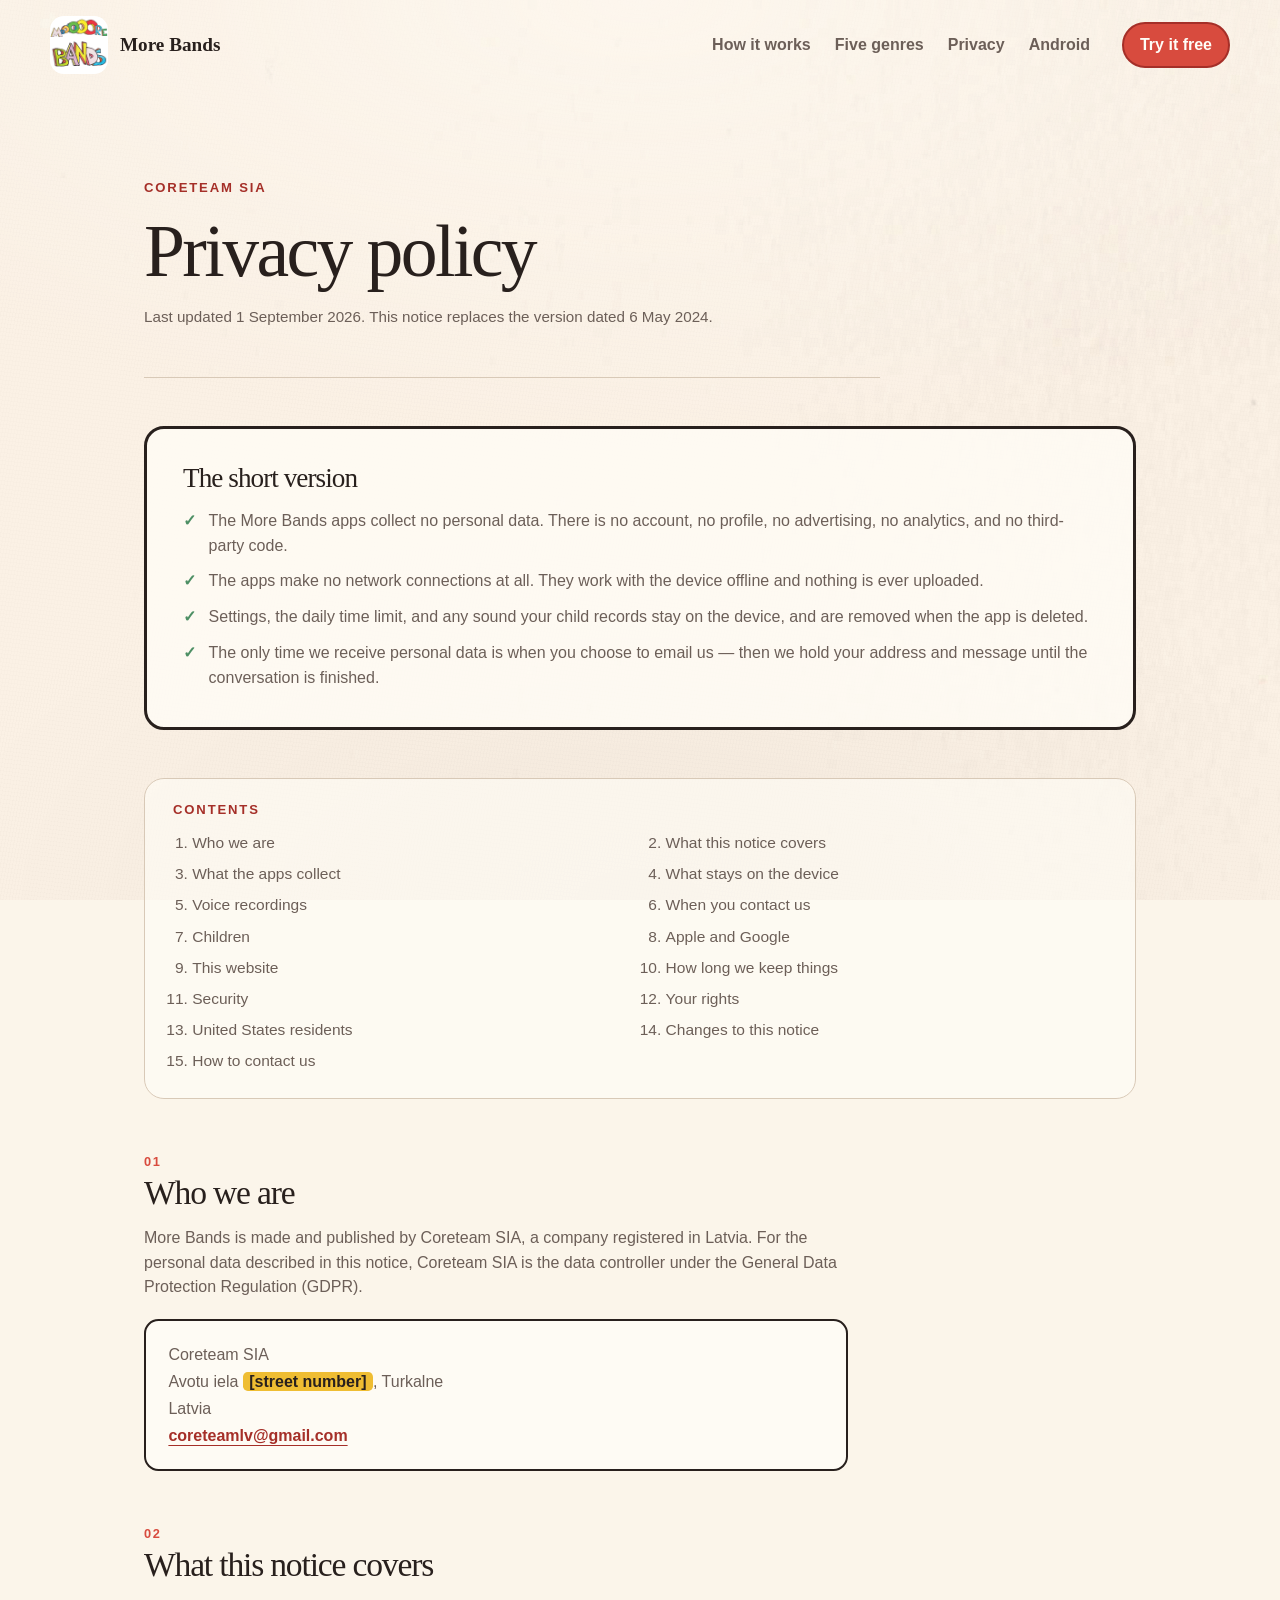
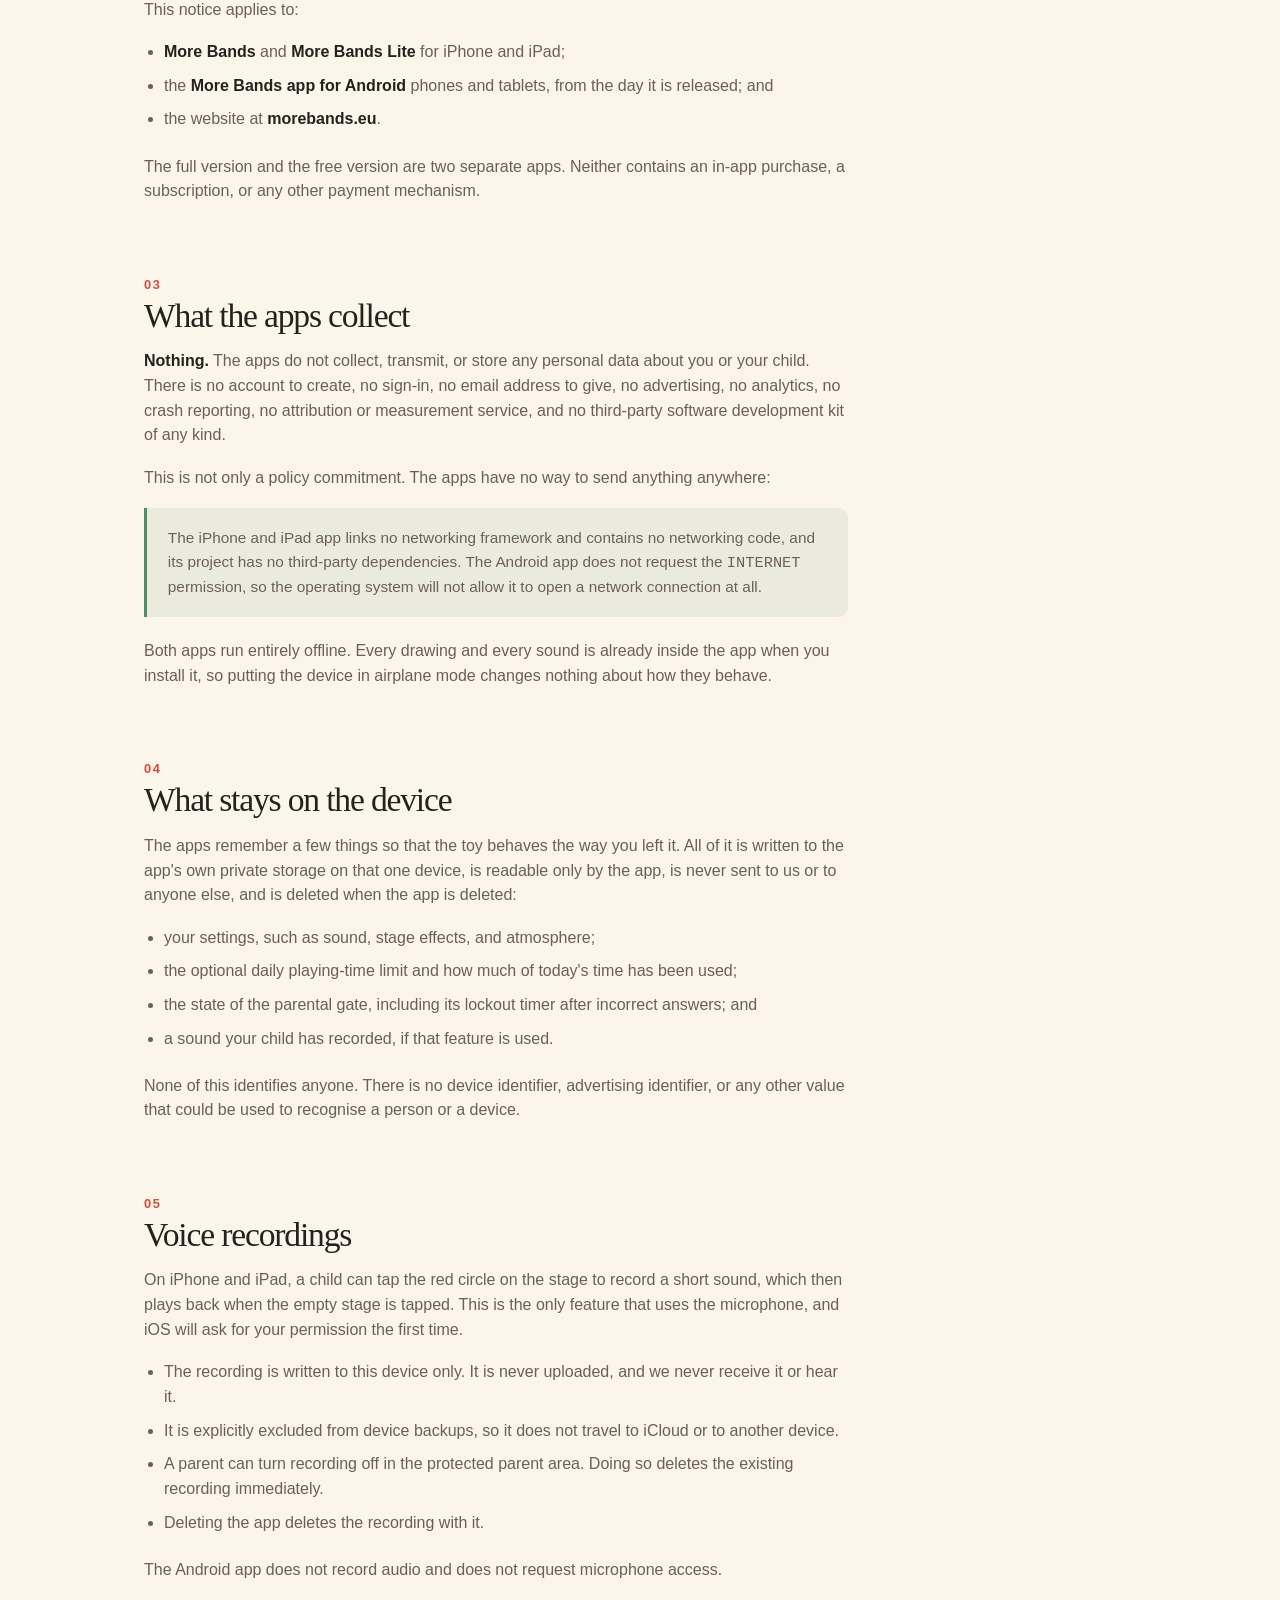
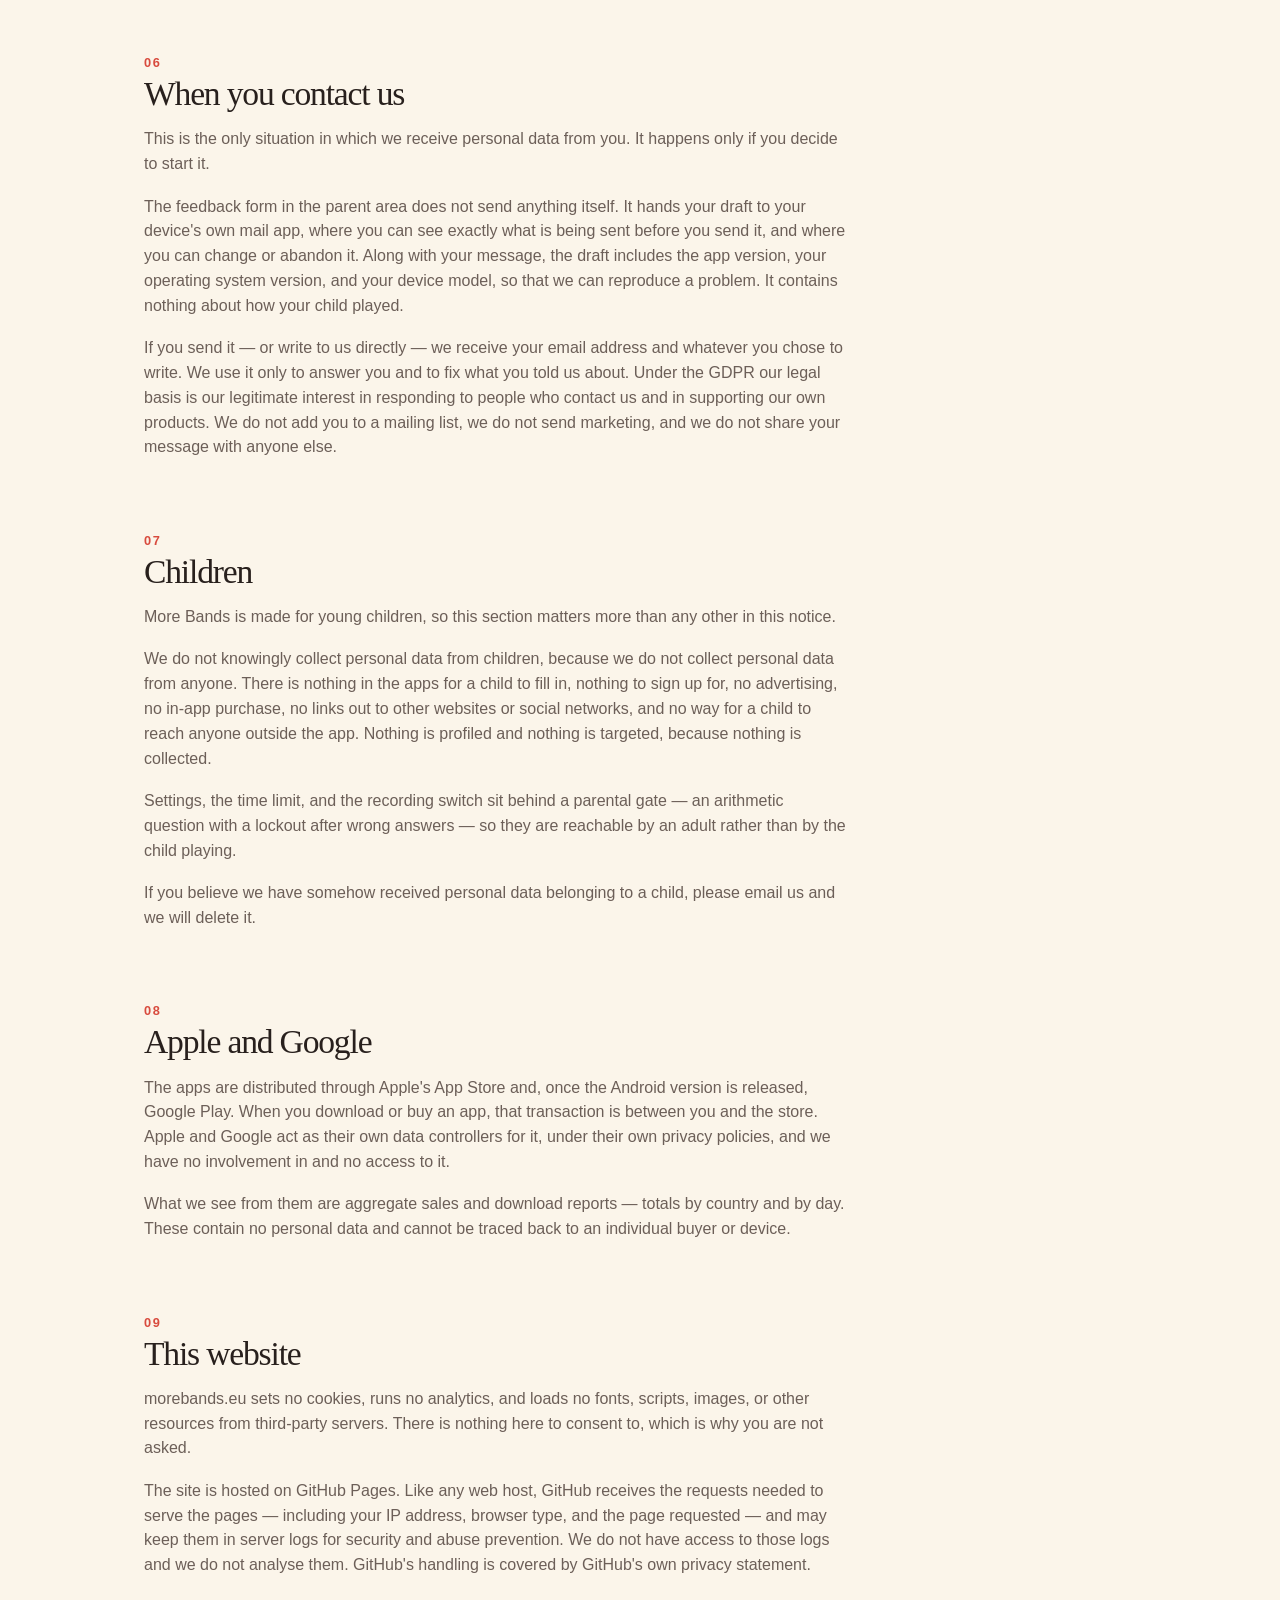
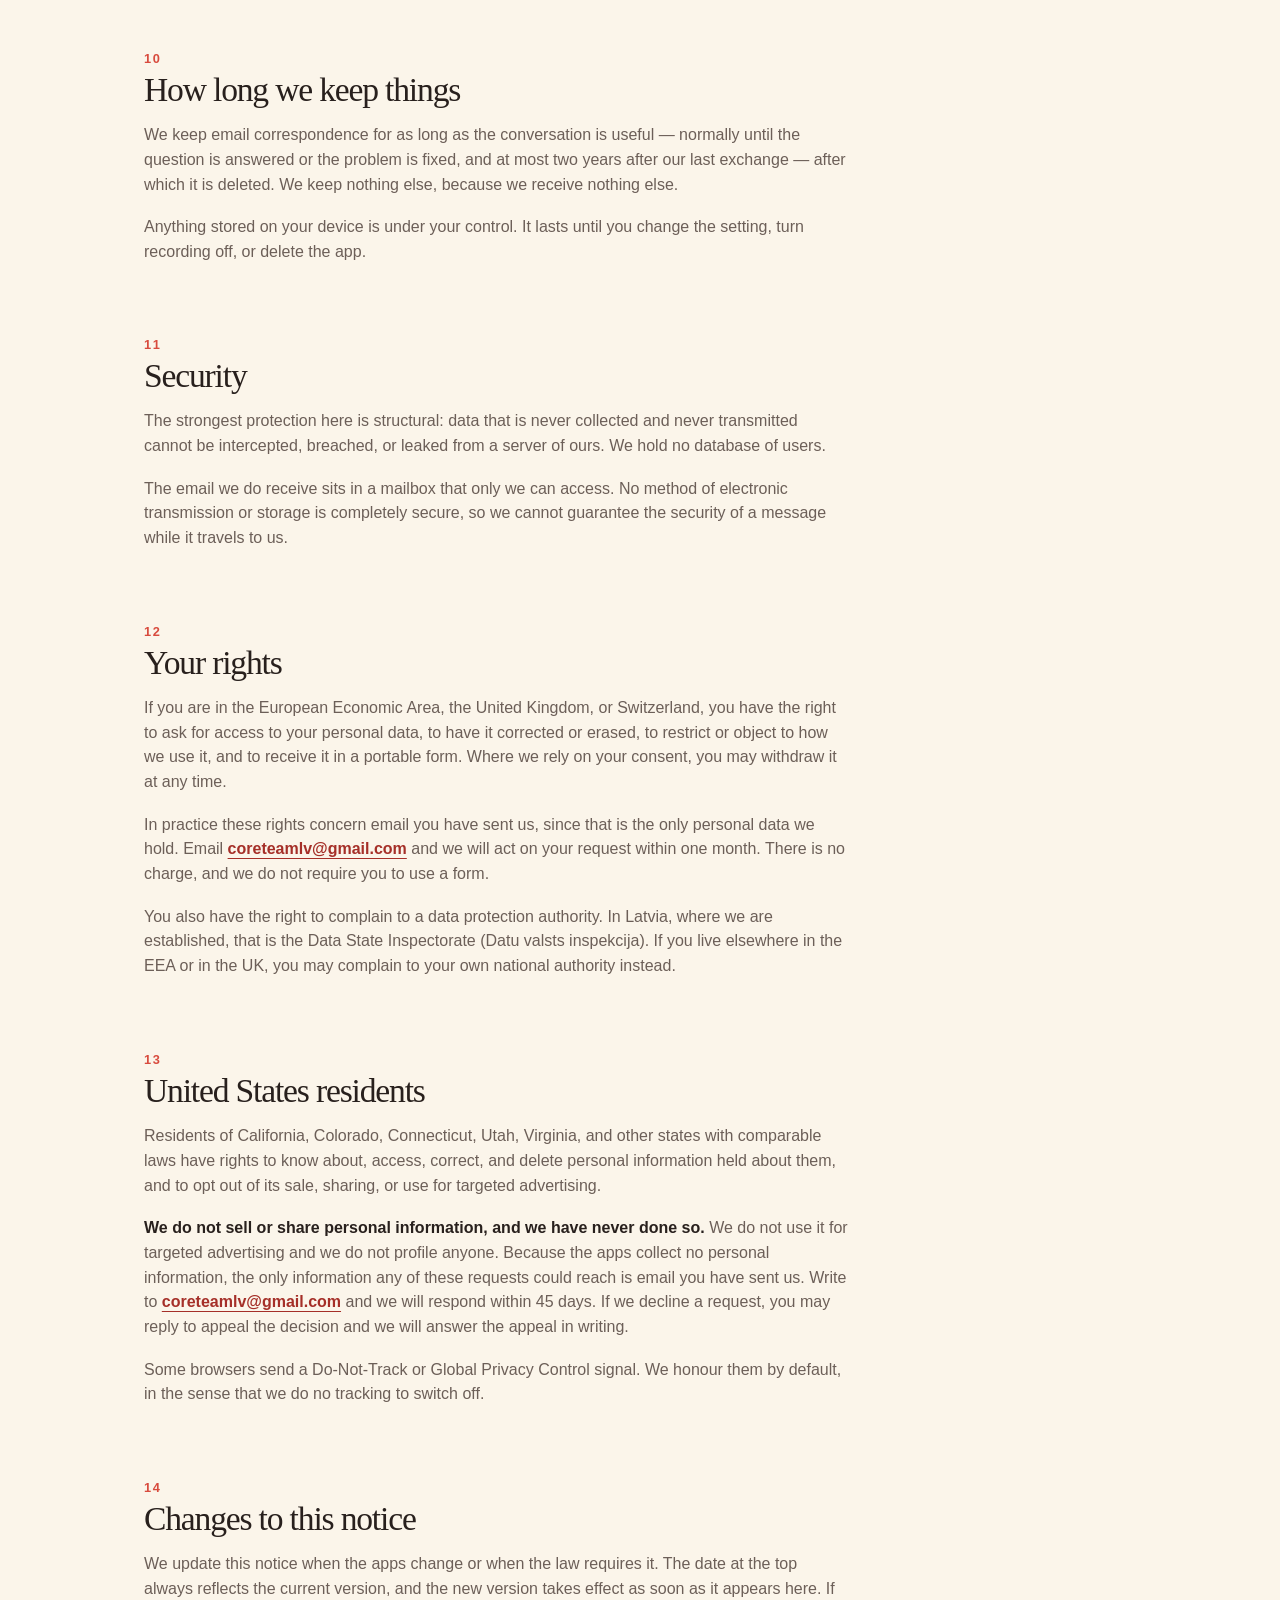
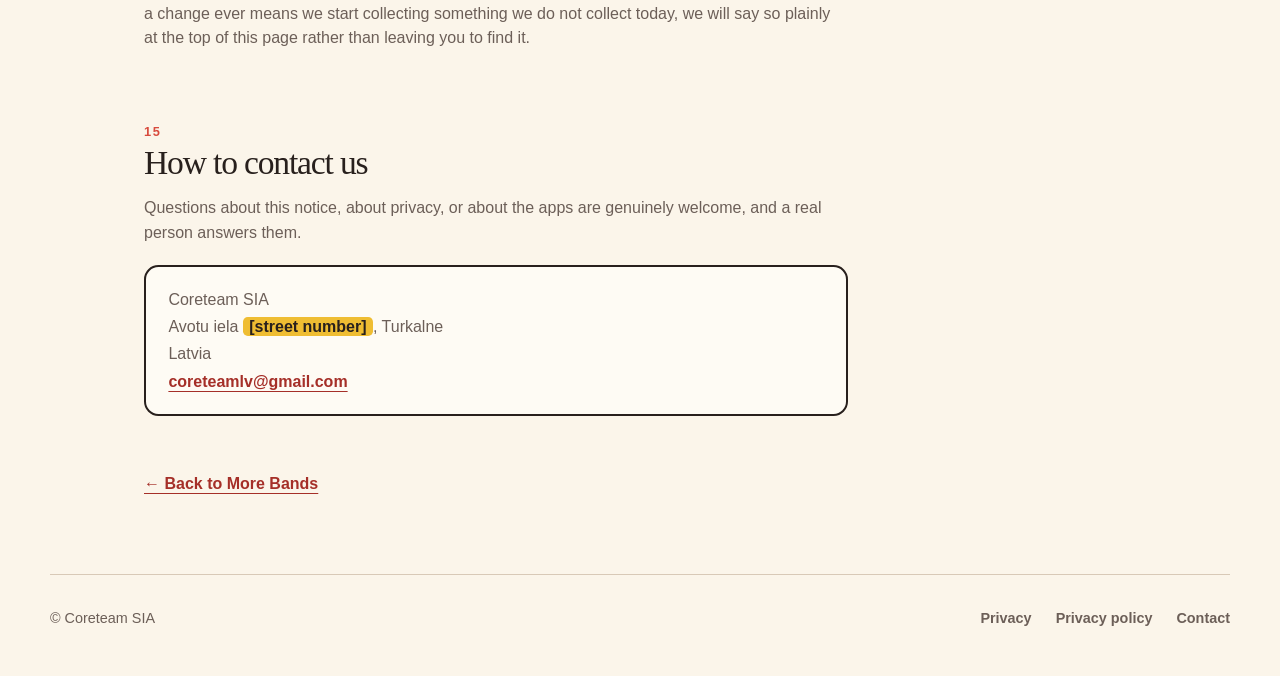
==== commit 54567e4e: "Privacy updated" ====
--- a/privacy.html
+++ b/privacy.html
@@ -1,63 +1,424 @@
 <!DOCTYPE html>
 <html lang="en">
-<head>
-    <meta charset="UTF-8">
-    <meta name="viewport" content="width=device-width, initial-scale=1.0">
-    <title>Privacy Policy</title>
-    <style>
-        [data-custom-class='body'], [data-custom-class='body'] * {
-                background: transparent !important;
-              }
-      [data-custom-class='title'], [data-custom-class='title'] * {
-                font-family: Arial !important;
-      font-size: 26px !important;
-      color: #000000 !important;
-              }
-      [data-custom-class='subtitle'], [data-custom-class='subtitle'] * {
-                font-family: Arial !important;
-      color: #595959 !important;
-      font-size: 14px !important;
-              }
-      [data-custom-class='heading_1'], [data-custom-class='heading_1'] * {
-                font-family: Arial !important;
-      font-size: 19px !important;
-      color: #000000 !important;
-              }
-      [data-custom-class='heading_2'], [data-custom-class='heading_2'] * {
-                font-family: Arial !important;
-      font-size: 17px !important;
-      color: #000000 !important;
-              }
-      [data-custom-class='body_text'], [data-custom-class='body_text'] * {
-                color: #595959 !important;
-      font-size: 14px !important;
-      font-family: Arial !important;
-              }
-      [data-custom-class='link'], [data-custom-class='link'] * {
-                color: #3030F1 !important;
-      font-size: 14px !important;
-      font-family: Arial !important;
-      word-break: break-word !important;
-              }
-      </style>
-            <span style="display: block;margin: 0 auto 3.125rem;width: 11.125rem;height: 2.375rem;background: url([data-uri]) center no-repeat;"></span>
-      
-            <div data-custom-class="body">
-            <div><strong><span style="font-size: 26px;"><span data-custom-class="title"><bdt class="block-component"></bdt><bdt class="question">PRIVACY POLICY</bdt><bdt class="statement-end-if-in-editor"></bdt></span></span></strong></div><div><br></div><div><span style="color: rgb(127, 127, 127);"><strong><span style="font-size: 15px;"><span data-custom-class="subtitle">Last updated <bdt class="question">May 06, 2024</bdt></span></span></strong></span></div><div><br></div><div><br></div><div><br></div><div style="line-height: 1.5;"><span style="color: rgb(127, 127, 127);"><span style="color: rgb(89, 89, 89); font-size: 15px;"><span data-custom-class="body_text">This privacy notice for <bdt class="question">Coreteam SIA<bdt class="block-component"></bdt></bdt> (<bdt class="block-component"></bdt>"<strong>we</strong>," "<strong>us</strong>," or "<strong>our</strong>"<bdt class="statement-end-if-in-editor"></bdt></span><span data-custom-class="body_text">), describes how and why we might collect, store, use, and/or share (<bdt class="block-component"></bdt>"<strong>process</strong>"<bdt class="statement-end-if-in-editor"></bdt>) your information when you use our services (<bdt class="block-component"></bdt>"<strong>Services</strong>"<bdt class="statement-end-if-in-editor"></bdt>), such as when you:</span></span></span><span style="font-size: 15px;"><span style="color: rgb(127, 127, 127);"><span data-custom-class="body_text"><span style="color: rgb(89, 89, 89);"><span data-custom-class="body_text"><bdt class="block-component"></bdt></span></span></span></span></span></span></span></span></li></ul><div><bdt class="block-component"><span style="font-size: 15px;"><span style="font-size: 15px;"><span style="color: rgb(127, 127, 127);"><span data-custom-class="body_text"><span style="color: rgb(89, 89, 89);"><span data-custom-class="body_text"><bdt class="block-component"></bdt></span></span></span></span></span></span></bdt></div><ul><li data-custom-class="body_text" style="line-height: 1.5;"><span style="font-size: 15px; color: rgb(89, 89, 89);"><span style="font-size: 15px; color: rgb(89, 89, 89);"><span data-custom-class="body_text">Download and use<bdt class="block-component"></bdt> our mobile application<bdt class="block-component"></bdt> (<bdt class="question">Mooooore Bands)<span style="font-size: 15px; color: rgb(89, 89, 89);"><span style="font-size: 15px; color: rgb(89, 89, 89);"><span data-custom-class="body_text"><span style="font-size: 15px;"><span style="color: rgb(89, 89, 89);"><span data-custom-class="body_text"><span style="font-size: 15px;"><span style="color: rgb(89, 89, 89);"><bdt class="statement-end-if-in-editor">,</bdt></span></span></span></span></span></span></span></span></bdt></span><span data-custom-class="body_text"><span style="font-size: 15px;"><span style="color: rgb(89, 89, 89);"><span data-custom-class="body_text"><span style="font-size: 15px;"><span style="color: rgb(89, 89, 89);"><bdt class="statement-end-if-in-editor"><bdt class="block-component"> or any other application of ours that links to this privacy notice</bdt></bdt></span></span></span></span></span></span></span></span></li></ul><div style="line-height: 1.5;"><span style="font-size: 15px;"><span style="color: rgb(127, 127, 127);"><span data-custom-class="body_text"><span style="color: rgb(89, 89, 89);"><span data-custom-class="body_text"><bdt class="block-component"></bdt></span></span></span></span></span></div><ul><li data-custom-class="body_text" style="line-height: 1.5;"><span style="font-size: 15px; color: rgb(89, 89, 89);"><span style="font-size: 15px; color: rgb(89, 89, 89);"><span data-custom-class="body_text">Engage with us in other related ways, including any sales, marketing, or events<span style="font-size: 15px;"><span style="color: rgb(89, 89, 89);"><span data-custom-class="body_text"><span style="font-size: 15px;"><span style="color: rgb(89, 89, 89);"><bdt class="statement-end-if-in-editor"></bdt></span></span></span></span></span></span></span></span></li></ul><div style="line-height: 1.5;"><span style="font-size: 15px;"><span style="color: rgb(127, 127, 127);"><span data-custom-class="body_text"><strong>Questions or concerns? </strong>Reading this privacy notice will help you understand your privacy rights and choices. If you do not agree with our policies and practices, please do not use our Services.<bdt class="block-component"></bdt> If you still have any questions or concerns, please contact us at <bdt class="question">coreteamlv@gmail.com</bdt>.</span></span></span></div><div style="line-height: 1.5;"><br></div><div style="line-height: 1.5;"><br></div><div style="line-height: 1.5;"><strong><span style="font-size: 15px;"><span data-custom-class="heading_1">SUMMARY OF KEY POINTS</span></span></strong></div><div style="line-height: 1.5;"><br></div><div style="line-height: 1.5;"><span style="font-size: 15px;"><span data-custom-class="body_text"><strong><em>This summary provides key points from our privacy notice, but you can find out more details about any of these topics by clicking the link following each key point or by using our </em></strong></span></span><a data-custom-class="link" href="#toc"><span style="color: rgb(0, 58, 250); font-size: 15px;"><span data-custom-class="body_text"><strong><em>table of contents</em></strong></span></span></a><span style="font-size: 15px;"><span data-custom-class="body_text"><strong><em> below to find the section you are looking for.</em></strong></span></span></div><div style="line-height: 1.5;"><br></div><div style="line-height: 1.5;"><span style="font-size: 15px;"><span data-custom-class="body_text"><strong>What personal information do we process?</strong> When you visit, use, or navigate our Services, we may process personal information depending on how you interact with us and the Services, the choices you make, and the products and features you use. Learn more about </span></span><a data-custom-class="link" href="#personalinfo"><span style="color: rgb(0, 58, 250); font-size: 15px;"><span data-custom-class="body_text">personal information you disclose to us</span></span></a><span data-custom-class="body_text">.</span></div><div style="line-height: 1.5;"><br></div><div style="line-height: 1.5;"><span style="font-size: 15px;"><span data-custom-class="body_text"><strong>Do we process any sensitive personal information?</strong> <bdt class="block-component"></bdt>We do not process sensitive personal information.<bdt class="else-block"></bdt></span></span></div><div style="line-height: 1.5;"><br></div><div style="line-height: 1.5;"><span style="font-size: 15px;"><span data-custom-class="body_text"><strong>Do we receive any information from third parties?</strong> <bdt class="block-component"></bdt>We do not receive any information from third parties.<bdt class="else-block"></bdt></span></span></div><div style="line-height: 1.5;"><br></div><div style="line-height: 1.5;"><span style="font-size: 15px;"><span data-custom-class="body_text"><strong>How do we process your information?</strong> We process your information to provide, improve, and administer our Services, communicate with you, for security and fraud prevention, and to comply with law. We may also process your information for other purposes with your consent. We process your information only when we have a valid legal reason to do so. Learn more about </span></span><a data-custom-class="link" href="#infouse"><span style="color: rgb(0, 58, 250); font-size: 15px;"><span data-custom-class="body_text">how we process your information</span></span></a><span data-custom-class="body_text">.</span></div><div style="line-height: 1.5;"><br></div><div style="line-height: 1.5;"><span style="font-size: 15px;"><span data-custom-class="body_text"><strong>In what situations and with which <bdt class="block-component"></bdt>parties do we share personal information?</strong> We may share information in specific situations and with specific <bdt class="block-component"></bdt>third parties. Learn more about </span></span><a data-custom-class="link" href="#whoshare"><span style="color: rgb(0, 58, 250); font-size: 15px;"><span data-custom-class="body_text">when and with whom we share your personal information</span></span></a><span style="font-size: 15px;"><span data-custom-class="body_text">.<bdt class="block-component"></bdt></span></span></div><div style="line-height: 1.5;"><br></div><div style="line-height: 1.5;"><span style="font-size: 15px;"><span data-custom-class="body_text"><strong>How do we keep your information safe?</strong> We have <bdt class="block-component"></bdt>organizational<bdt class="statement-end-if-in-editor"></bdt> and technical processes and procedures in place to protect your personal information. However, no electronic transmission over the internet or information storage technology can be guaranteed to be 100% secure, so we cannot promise or guarantee that hackers, cybercriminals, or other <bdt class="block-component"></bdt>unauthorized<bdt class="statement-end-if-in-editor"></bdt> third parties will not be able to defeat our security and improperly collect, access, steal, or modify your information. Learn more about </span></span><a data-custom-class="link" href="#infosafe"><span style="color: rgb(0, 58, 250); font-size: 15px;"><span data-custom-class="body_text">how we keep your information safe</span></span></a><span data-custom-class="body_text">.</span><span style="font-size: 15px;"><span data-custom-class="body_text"><bdt class="statement-end-if-in-editor"></bdt></span></span></div><div style="line-height: 1.5;"><br></div><div style="line-height: 1.5;"><span style="font-size: 15px;"><span data-custom-class="body_text"><strong>What are your rights?</strong> Depending on where you are located geographically, the applicable privacy law may mean you have certain rights regarding your personal information. Learn more about </span></span><a data-custom-class="link" href="#privacyrights"><span style="color: rgb(0, 58, 250); font-size: 15px;"><span data-custom-class="body_text">your privacy rights</span></span></a><span data-custom-class="body_text">.</span></div><div style="line-height: 1.5;"><br></div><div style="line-height: 1.5;"><span style="font-size: 15px;"><span data-custom-class="body_text"><strong>How do you exercise your rights?</strong> The easiest way to exercise your rights is by <bdt class="block-component">submitting a </bdt></span></span><a data-custom-class="link" href="https://app.termly.io/notify/00202982-6f74-4320-be40-3f39c81881da" rel="noopener noreferrer" target="_blank"><span style="color: rgb(0, 58, 250); font-size: 15px;"><span data-custom-class="body_text">data subject access request</span></span></a><span style="font-size: 15px;"><span data-custom-class="body_text"><bdt class="block-component"></bdt>, or by contacting us. We will consider and act upon any request in accordance with applicable data protection laws.</span></span></div><div style="line-height: 1.5;"><br></div><div style="line-height: 1.5;"><span style="font-size: 15px;"><span data-custom-class="body_text">Want to learn more about what we do with any information we collect? </span></span><a data-custom-class="link" href="#toc"><span style="color: rgb(0, 58, 250); font-size: 15px;"><span data-custom-class="body_text">Review the privacy notice in full</span></span></a><span style="font-size: 15px;"><span data-custom-class="body_text">.</span></span></div><div style="line-height: 1.5;"><br></div><div style="line-height: 1.5;"><br></div><div id="toc" style="line-height: 1.5;"><span style="font-size: 15px;"><span style="color: rgb(127, 127, 127);"><span style="color: rgb(0, 0, 0);"><strong><span data-custom-class="heading_1">TABLE OF CONTENTS</span></strong></span></span></span></div><div style="line-height: 1.5;"><br></div><div style="line-height: 1.5;"><span style="font-size: 15px;"><a data-custom-class="link" href="#infocollect"><span style="color: rgb(0, 58, 250);">1. WHAT INFORMATION DO WE COLLECT?</span></a></span></div><div style="line-height: 1.5;"><span style="font-size: 15px;"><a data-custom-class="link" href="#infouse"><span style="color: rgb(0, 58, 250);">2. HOW DO WE PROCESS YOUR INFORMATION?<bdt class="block-component"></bdt></span></a></span></div><div style="line-height: 1.5;"><span style="font-size: 15px;"><a data-custom-class="link" href="#legalbases"><span style="color: rgb(0, 58, 250);">3. <span style="font-size: 15px;"><span style="color: rgb(0, 58, 250);">WHAT LEGAL BASES DO WE RELY ON TO PROCESS YOUR PERSONAL INFORMATION?</span></span><bdt class="statement-end-if-in-editor"></bdt></span></a></span></div><div style="line-height: 1.5;"><span style="font-size: 15px;"><span style="color: rgb(0, 58, 250);"><a data-custom-class="link" href="#whoshare">4. WHEN AND WITH WHOM DO WE SHARE YOUR PERSONAL INFORMATION?</a></span><span data-custom-class="body_text"><bdt class="block-component"></bdt></a><span style="color: rgb(127, 127, 127);"><span style="color: rgb(89, 89, 89);"><span data-custom-class="body_text"><span style="color: rgb(89, 89, 89);"><bdt class="block-component"></bdt></span></span><span data-custom-class="body_text"><span style="color: rgb(89, 89, 89);"><span style="color: rgb(89, 89, 89);"><span style="color: rgb(89, 89, 89);"><bdt class="block-component"></bdt></span></span><bdt class="block-component"></bdt></span></span></span></span></span></div><div style="line-height: 1.5;"><span style="font-size: 15px;"><a data-custom-class="link" href="#inforetain"><span style="color: rgb(0, 58, 250);">5. HOW LONG DO WE KEEP YOUR INFORMATION?</span></a><span style="color: rgb(127, 127, 127);"><span style="color: rgb(89, 89, 89);"><span data-custom-class="body_text"><span style="color: rgb(89, 89, 89);"><span style="color: rgb(89, 89, 89);"><bdt class="block-component"></bdt></span></span></span></span></span></span></div><div style="line-height: 1.5;"><span style="font-size: 15px;"><a data-custom-class="link" href="#infosafe"><span style="color: rgb(0, 58, 250);">6. HOW DO WE KEEP YOUR INFORMATION SAFE?</span></a><span style="color: rgb(127, 127, 127);"><span style="color: rgb(89, 89, 89);"><span data-custom-class="body_text"><span style="color: rgb(89, 89, 89);"><bdt class="statement-end-if-in-editor"></bdt><bdt class="block-component"></bdt></span></span></span></span></span></div><div style="line-height: 1.5;"><span style="font-size: 15px;"><span style="color: rgb(0, 58, 250);"><a data-custom-class="link" href="#privacyrights">7. WHAT ARE YOUR PRIVACY RIGHTS?</a></span></span></div><div style="line-height: 1.5;"><span style="font-size: 15px;"><a data-custom-class="link" href="#DNT"><span style="color: rgb(0, 58, 250);">8. CONTROLS FOR DO-NOT-TRACK FEATURES<bdt class="block-component"></bdt></span></a></span></div><div style="line-height: 1.5;"><span style="font-size: 15px;"><a data-custom-class="link" href="#uslaws"><span style="color: rgb(0, 58, 250);">9. DO UNITED STATES RESIDENTS HAVE SPECIFIC PRIVACY RIGHTS?</span></a></span><bdt class="block-component"><span style="font-size: 15px;"><span data-custom-class="body_text"></span></bdt></span></div><div style="line-height: 1.5;"><bdt class="block-component"><span style="font-size: 15px;"></bdt><bdt class="block-component"></bdt><bdt class="block-component"></bdt><bdt class="block-component"></bdt><bdt class="block-component"></bdt><bdt class="block-component"></bdt><bdt class="block-component"></bdt><bdt class="block-component"></bdt><bdt class="block-component"></bdt><bdt class="block-component"></span></bdt></div><div style="line-height: 1.5;"><span style="font-size: 15px;"><a data-custom-class="link" href="#policyupdates"><span style="color: rgb(0, 58, 250);">10. DO WE MAKE UPDATES TO THIS NOTICE?</span></a></span></div><div style="line-height: 1.5;"><a data-custom-class="link" href="#contact"><span style="color: rgb(0, 58, 250); font-size: 15px;">11. HOW CAN YOU CONTACT US ABOUT THIS NOTICE?</span></a></div><div style="line-height: 1.5;"><a data-custom-class="link" href="#request"><span style="color: rgb(0, 58, 250);">12. HOW CAN YOU REVIEW, UPDATE, OR DELETE THE DATA WE COLLECT FROM YOU?</span></a></div><div style="line-height: 1.5;"><br></div><div style="line-height: 1.5;"><br></div><div id="infocollect" style="line-height: 1.5;"><span style="color: rgb(0, 0, 0);"><span style="color: rgb(0, 0, 0); font-size: 15px;"><span style="font-size: 15px; color: rgb(0, 0, 0);"><span style="font-size: 15px; color: rgb(0, 0, 0);"><span id="control" style="color: rgb(0, 0, 0);"><strong><span data-custom-class="heading_1">1. WHAT INFORMATION DO WE COLLECT?</span></strong></span></span></span></span></span></div><div style="line-height: 1.5;"><br></div><div id="personalinfo" style="line-height: 1.5;"><span data-custom-class="heading_2" style="color: rgb(0, 0, 0);"><span style="font-size: 15px;"><strong>Personal information you disclose to us</strong></span></span></div><div><div><br></div><div style="line-height: 1.5;"><span style="color: rgb(127, 127, 127);"><span style="color: rgb(89, 89, 89); font-size: 15px;"><span data-custom-class="body_text"><span style="font-size: 15px; color: rgb(89, 89, 89);"><span style="font-size: 15px; color: rgb(89, 89, 89);"><span data-custom-class="body_text"><strong><em>In Short:</em></strong></span></span></span></span><span data-custom-class="body_text"><span style="font-size: 15px; color: rgb(89, 89, 89);"><span style="font-size: 15px; color: rgb(89, 89, 89);"><span data-custom-class="body_text"><strong><em> </em></strong><em>We collect personal information that you provide to us.</em></span></span></span></span></span></span></div></div><div style="line-height: 1.5;"><br></div><div style="line-height: 1.5;"><span style="font-size: 15px; color: rgb(89, 89, 89);"><span style="font-size: 15px; color: rgb(89, 89, 89);"><span data-custom-class="body_text">We collect personal information that you voluntarily provide to us when you <span style="font-size: 15px;"><bdt class="block-component"></bdt></span></span><span data-custom-class="body_text">express an interest in obtaining information about us or our products and Services, when you participate in activities on the Services, or otherwise when you contact us.</span></span></span></span></div><div style="line-height: 1.5;"><br></div><div style="line-height: 1.5;"><span style="font-size: 15px; color: rgb(89, 89, 89);"><span style="font-size: 15px; color: rgb(89, 89, 89);"><span data-custom-class="body_text"><span style="font-size: 15px;"><bdt class="block-component"></bdt></span></span></span></span></span></div><div id="sensitiveinfo" style="line-height: 1.5;"><span style="font-size: 15px;"><span data-custom-class="body_text"><strong>Sensitive Information.</strong> <bdt class="block-component"></bdt>We do not process sensitive information.</span></span></div><div style="line-height: 1.5;"><br></div><div style="line-height: 1.5;"><span style="font-size: 15px;"><span data-custom-class="body_text"><bdt class="else-block"></bdt></span></span><span style="font-size: 15px; color: rgb(89, 89, 89);"><span style="font-size: 15px; color: rgb(89, 89, 89);"><span data-custom-class="body_text"><span style="font-size: 15px;"><span data-custom-class="body_text"><bdt class="block-component"><bdt class="block-component"></bdt></bdt></span></span></span></span><bdt class="block-component"><bdt class="block-component"></span></span></bdt></div><div style="line-height: 1.5;"><span style="font-size: 15px; color: rgb(89, 89, 89);"><span style="font-size: 15px; color: rgb(89, 89, 89);"><span data-custom-class="body_text">All personal information that you provide to us must be true, complete, and accurate, and you must notify us of any changes to such personal information.</span></span></span></div><div style="line-height: 1.5;"><br></div><div style="line-height: 1.5;"><span style="font-size: 15px; color: rgb(89, 89, 89);"><span style="font-size: 15px; color: rgb(89, 89, 89);"><span data-custom-class="body_text"><bdt class="block-component"></bdt></bdt></span><span data-custom-class="body_text"><span style="color: rgb(89, 89, 89); font-size: 15px;"><span data-custom-class="body_text"><span style="color: rgb(89, 89, 89); font-size: 15px;"><span data-custom-class="body_text"><bdt class="statement-end-if-in-editor"><bdt class="block-component"></bdt></bdt></span></span></span></span></bdt></span></span></span></span></span></span></span></span><span style="font-size: 15px;"><span data-custom-class="body_text"><bdt class="block-component"></bdt></span></span></div><div style="line-height: 1.5;"><br></div><div id="infouse" style="line-height: 1.5;"><span style="color: rgb(127, 127, 127);"><span style="color: rgb(89, 89, 89); font-size: 15px;"><span style="font-size: 15px; color: rgb(89, 89, 89);"><span style="font-size: 15px; color: rgb(89, 89, 89);"><span id="control" style="color: rgb(0, 0, 0);"><strong><span data-custom-class="heading_1">2. HOW DO WE PROCESS YOUR INFORMATION?</span></strong></span></span></span></span></span></div><div><div style="line-height: 1.5;"><br></div><div style="line-height: 1.5;"><span style="color: rgb(127, 127, 127);"><span style="color: rgb(89, 89, 89); font-size: 15px;"><span data-custom-class="body_text"><span style="font-size: 15px; color: rgb(89, 89, 89);"><span style="font-size: 15px; color: rgb(89, 89, 89);"><span data-custom-class="body_text"><strong><em>In Short: </em></strong><em>We process your information to provide, improve, and administer our Services, communicate with you, for security and fraud prevention, and to comply with law. We may also process your information for other purposes with your consent.</em></span></span></span></span></span></span></div></div><div style="line-height: 1.5;"><br></div><div style="line-height: 1.5;"><span style="font-size: 15px; color: rgb(89, 89, 89);"><span style="font-size: 15px; color: rgb(89, 89, 89);"><span data-custom-class="body_text"><strong>We process your personal information for a variety of reasons, depending on how you interact with our Services, including:</strong><bdt class="block-component"></bdt></span></span></span></span></span></span></span></span></span></span></span></span></li></ul><div style="line-height: 1.5;"><span style="font-size: 15px; color: rgb(89, 89, 89);"><span style="font-size: 15px; color: rgb(89, 89, 89);"><span data-custom-class="body_text"><bdt class="block-component"></bdt></span></span></span></span></span></span></span></span></span></span></span></span></span></span></span></li></ul><div style="line-height: 1.5;"><span style="font-size: 15px; color: rgb(89, 89, 89);"><span style="font-size: 15px; color: rgb(89, 89, 89);"><span data-custom-class="body_text"><bdt class="block-component"></bdt></span></span></span></span></span></span></span></span></span></span></span></span></span></span></span></span></span></span></span></span></span></li></ul><div style="line-height: 1.5;"><span style="font-size: 15px; color: rgb(89, 89, 89);"><span style="font-size: 15px; color: rgb(89, 89, 89);"><span data-custom-class="body_text"><bdt class="block-component"></bdt></span></span></span></span></span></span></span></span></span></span></span></span></li></ul><div style="line-height: 1.5;"><span style="font-size: 15px; color: rgb(89, 89, 89);"><span style="font-size: 15px; color: rgb(89, 89, 89);"><span data-custom-class="body_text"><bdt class="block-component"></bdt></span></span></span></li></ul><div style="line-height: 1.5;"><bdt class="block-component"><span style="font-size: 15px;"></bdt></span></span></span></span></span></span></li></ul><div style="line-height: 1.5;"><bdt class="block-component"><span style="font-size: 15px;"></bdt></span></span></span></span></span></span></span></span></span></li></ul><div style="line-height: 1.5;"><bdt class="block-component"><span style="font-size: 15px;"></bdt></span></span></span></span></span></span></span></span></span></span></span></span></li></ul><div style="line-height: 1.5;"><bdt class="block-component"><span style="font-size: 15px;"><span data-custom-class="body_text"></span></span></bdt></li></ul><p style="font-size: 15px; line-height: 1.5;"><bdt class="block-component"><span style="font-size: 15px;"></bdt></span></span></span></span></span></span></span></span></span></span></span></li></ul><p style="font-size: 15px; line-height: 1.5;"><bdt class="block-component"><span style="font-size: 15px;"></bdt></span></span></span></span></span></span></span></span></span></span></span></li></ul><p style="font-size: 15px; line-height: 1.5;"><bdt class="block-component"></bdt></span></span></span></span></span></span></span></span></span></span></span></li></ul><p style="font-size: 15px; line-height: 1.5;"><bdt class="block-component"></bdt></span></span></span></span></span></span></span></span></span></span></span></li></ul><div style="line-height: 1.5;"><bdt class="block-component"><span style="font-size: 15px;"><span data-custom-class="body_text"></span></bdt></span></li></ul><div style="line-height: 1.5;"><bdt class="block-component"><span style="font-size: 15px;"></bdt></span></span></span></li></ul><div style="line-height: 1.5;"><bdt class="block-component"><span style="font-size: 15px;"></bdt></span></span></span></li></ul><div style="line-height: 1.5;"><span style="font-size: 15px;"><bdt class="block-component"><span data-custom-class="body_text"></bdt></span></span></li></ul><div style="line-height: 1.5;"><bdt class="block-component"><span style="font-size: 15px;"><span data-custom-class="body_text"></bdt></span></span></li></ul><div style="line-height: 1.5;"><bdt class="block-component"><span style="font-size: 15px;"><span data-custom-class="body_text"></span></span></bdt></li></ul><div style="line-height: 1.5;"><bdt class="block-component"><span style="font-size: 15px;"><span data-custom-class="body_text"></span></span></bdt></li></ul><div style="line-height: 1.5;"><bdt class="block-component"><span style="font-size: 15px;"><span data-custom-class="body_text"></span></span></bdt></li></ul><div style="line-height: 1.5;"><bdt class="block-component"><span style="font-size: 15px;"><span data-custom-class="body_text"></span></span></bdt></li></ul><div style="line-height: 1.5;"><bdt class="block-component"><span style="font-size: 15px;"><span data-custom-class="body_text"></span></span></bdt></li></ul><div style="line-height: 1.5;"><bdt class="block-component"><span style="font-size: 15px;"><span data-custom-class="body_text"></span></span></bdt></li></ul><div style="line-height: 1.5;"><bdt class="block-component"><span style="font-size: 15px;"><span data-custom-class="body_text"></bdt></span></span></li></ul><div style="line-height: 1.5;"><bdt class="block-component"><span style="font-size: 15px;"><span data-custom-class="body_text"></bdt></span></span></li></ul><div style="line-height: 1.5;"><bdt class="block-component"><span style="font-size: 15px;"><span data-custom-class="body_text"></bdt></span></span></li></ul><div style="line-height: 1.5;"><bdt class="block-component"><span style="font-size: 15px;"><span data-custom-class="body_text"></span></span></bdt></div><ul><li data-custom-class="body_text" style="line-height: 1.5;"><span data-custom-class="body_text"><span style="font-size: 15px;"><strong>To save or protect an individual's vital interest.</strong> We may process your information when necessary to save or protect an individual’s vital interest, such as to prevent harm.</span></span><bdt class="statement-end-if-in-editor"><span style="font-size: 15px;"><span data-custom-class="body_text"></span></span></bdt></li></ul><div style="line-height: 1.5;"><bdt class="block-component"><span style="font-size: 15px;"><span data-custom-class="body_text"></span></span></bdt><bdt class="block-component"><span style="font-size: 15px;"><span data-custom-class="body_text"></bdt></span></span><bdt class="block-component"><span style="font-size: 15px;"><span data-custom-class="body_text"></span></span></bdt><bdt class="block-component"><span style="font-size: 15px;"><span data-custom-class="body_text"></span></span></bdt></div><div style="line-height: 1.5;"><br></div><div id="legalbases" style="line-height: 1.5;"><strong><span style="font-size: 15px;"><span data-custom-class="heading_1">3. WHAT LEGAL BASES DO WE RELY ON TO PROCESS YOUR INFORMATION?</span></span></strong></div><div style="line-height: 1.5;"><br></div><div style="line-height: 1.5;"><em><span style="font-size: 15px;"><span data-custom-class="body_text"><strong>In Short: </strong>We only process your personal information when we believe it is necessary and we have a valid legal reason (i.e.<bdt class="block-component"></bdt>,<bdt class="statement-end-if-in-editor"></bdt> legal basis) to do so under applicable law, like with your consent, to comply with laws, to provide you with services to enter into or <bdt class="block-component"></bdt>fulfill<bdt class="statement-end-if-in-editor"></bdt> our contractual obligations, to protect your rights, or to <bdt class="block-component"></bdt>fulfill<bdt class="statement-end-if-in-editor"></bdt> our legitimate business interests.</span></span></em></div><div style="line-height: 1.5;"><br></div><div style="line-height: 1.5;"><span style="font-size: 15px;"><span data-custom-class="body_text"><bdt class="block-component"></bdt></span><span data-custom-class="body_text"><bdt class="block-component"></bdt></span></span></div><div style="line-height: 1.5;"><em><span style="font-size: 15px;"><span data-custom-class="body_text"><strong><u>If you are located in the EU or UK, this section applies to you.</u></strong></span></span></em></div><div style="line-height: 1.5;"><br></div><div style="line-height: 1.5;"><span style="font-size: 15px;"><span data-custom-class="body_text"><bdt class="statement-end-if-in-editor"></bdt></span></span></div><div style="line-height: 1.5;"><span style="font-size: 15px;"><span data-custom-class="body_text">The General Data Protection Regulation (GDPR) and UK GDPR require us to explain the valid legal bases we rely on in order to process your personal information. As such, we may rely on the following legal bases to process your personal information:</span></span></div><ul><li data-custom-class="body_text" style="line-height: 1.5;"><span style="font-size: 15px;"><span data-custom-class="body_text"><strong>Consent. </strong>We may process your information if you have given us permission (i.e.<bdt class="block-component"></bdt>,<bdt class="statement-end-if-in-editor"></bdt> consent) to use your personal information for a specific purpose. You can withdraw your consent at any time. Learn more about </span></span><a data-custom-class="link" href="#withdrawconsent"><span style="color: rgb(0, 58, 250); font-size: 15px;"><span data-custom-class="body_text">withdrawing your consent</span></span></a><span data-custom-class="body_text">.</span></li></ul><div style="line-height: 1.5;"><bdt class="block-component"><span style="font-size: 15px;"><span data-custom-class="body_text"></span></span></bdt></li></ul><div style="line-height: 1.5;"><bdt class="block-component"><span style="font-size: 15px;"><span data-custom-class="body_text"></span></span></bdt><bdt class="block-component"><span style="font-size: 15px;"><span data-custom-class="body_text"></span></span></bdt></div><ul><li data-custom-class="body_text" style="line-height: 1.5;"><span data-custom-class="body_text"><span style="font-size: 15px;"><strong>Legal Obligations.</strong> We may process your information where we believe it is necessary for compliance with our legal obligations, such as to cooperate with a law enforcement body or regulatory agency, exercise or defend our legal rights, or disclose your information as evidence in litigation in which we are involved.<bdt class="statement-end-if-in-editor"></bdt><br></span></span></li></ul><div style="line-height: 1.5;"><bdt class="block-component"><span style="font-size: 15px;"><span data-custom-class="body_text"></span></span></bdt></div><ul><li data-custom-class="body_text" style="line-height: 1.5;"><span data-custom-class="body_text"><span style="font-size: 15px;"><strong>Vital Interests.</strong> We may process your information where we believe it is necessary to protect your vital interests or the vital interests of a third party, such as situations involving potential threats to the safety of any person.</span></span><bdt class="statement-end-if-in-editor"><span style="font-size: 15px;"><span data-custom-class="body_text"></span></span></bdt></li></ul><div style="line-height: 1.5;"><bdt class="block-component"><span style="font-size: 15px;"><span data-custom-class="body_text"></span></span></bdt><span data-custom-class="body_text"><span style="font-size: 15px;"><bdt class="block-component"><bdt class="block-component"></bdt></bdt></span></span></div><div style="line-height: 1.5;"><span data-custom-class="body_text"><span style="font-size: 15px;"><strong><u><em>If you are located in Canada, this section applies to you.</em></u></strong></span></span></div><div style="line-height: 1.5;"><br></div><div style="line-height: 1.5;"><span data-custom-class="body_text"><span style="font-size: 15px;"><bdt class="statement-end-if-in-editor"></bdt></span></span></div><div style="line-height: 1.5;"><span data-custom-class="body_text"><span style="font-size: 15px;">We may process your information if you have given us specific permission (i.e.<bdt class="block-component"></bdt>,<bdt class="statement-end-if-in-editor"></bdt> express consent) to use your personal information for a specific purpose, or in situations where your permission can be inferred (i.e.<bdt class="block-component"></bdt>,<bdt class="statement-end-if-in-editor"></bdt> implied consent). You can </span></span><a data-custom-class="link" href="#withdrawconsent"><span data-custom-class="body_text"><span style="color: rgb(0, 58, 250); font-size: 15px;">withdraw your consent</span></span></a><span data-custom-class="body_text"><span style="font-size: 15px;"> at any time.</span></span></div><div style="line-height: 1.5;"><br></div><div style="line-height: 1.5;"><span data-custom-class="body_text"><span style="font-size: 15px;">In some exceptional cases, we may be legally permitted under applicable law to process your information without your consent, including, for example:</span></span></div><ul><li data-custom-class="body_text" style="line-height: 1.5;"><span data-custom-class="body_text"><span style="font-size: 15px;">If collection is clearly in the interests of an individual and consent cannot be obtained in a timely way</span></span></li></ul><div style="line-height: 1.5;"><span data-custom-class="body_text"><span style="font-size: 15px;"><bdt class="block-component"></bdt></span></span></div><ul><li data-custom-class="body_text" style="line-height: 1.5;"><span data-custom-class="body_text"><span style="font-size: 15px;">For investigations and fraud detection and prevention<bdt class="statement-end-if-in-editor"></bdt></span></span></li></ul><div style="line-height: 1.5;"><bdt class="block-component"><span style="font-size: 15px;"><span data-custom-class="body_text"></span></span></bdt></div><ul><li data-custom-class="body_text" style="line-height: 1.5;"><span data-custom-class="body_text"><span style="font-size: 15px;">For business transactions provided certain conditions are met</span></span><bdt class="statement-end-if-in-editor"><span style="font-size: 15px;"><span data-custom-class="body_text"></span></span></bdt></li></ul><div style="line-height: 1.5;"><bdt class="block-component"><span style="font-size: 15px;"><span data-custom-class="body_text"></span></span></bdt></div><ul><li data-custom-class="body_text" style="line-height: 1.5;"><span data-custom-class="body_text"><span style="font-size: 15px;">If it is contained in a witness statement and the collection is necessary to assess, process, or settle an insurance claim</span></span><bdt class="statement-end-if-in-editor"><span style="font-size: 15px;"><span data-custom-class="body_text"></span></span></bdt></li></ul><div style="line-height: 1.5;"><bdt class="block-component"><span style="font-size: 15px;"><span data-custom-class="body_text"></span></span></bdt></div><ul><li data-custom-class="body_text" style="line-height: 1.5;"><span data-custom-class="body_text"><span style="font-size: 15px;">For identifying injured, ill, or deceased persons and communicating with next of kin</span></span><bdt class="statement-end-if-in-editor"><span style="font-size: 15px;"><span data-custom-class="body_text"></span></span></bdt></li></ul><div style="line-height: 1.5;"><span data-custom-class="body_text"><span style="font-size: 15px;"><bdt class="block-component"></bdt></span></span></div><ul><li data-custom-class="body_text" style="line-height: 1.5;"><span data-custom-class="body_text"><span style="font-size: 15px;">If we have reasonable grounds to believe an individual has been, is, or may be victim of financial abuse<bdt class="statement-end-if-in-editor"></bdt></span></span></li></ul><div style="line-height: 1.5;"><span data-custom-class="body_text"><span style="font-size: 15px;"><bdt class="block-component"></bdt></span></span></div><ul><li data-custom-class="body_text" style="line-height: 1.5;"><span data-custom-class="body_text"><span style="font-size: 15px;">If it is reasonable to expect collection and use with consent would compromise the availability or the accuracy of the information and the collection is reasonable for purposes related to investigating a breach of an agreement or a contravention of the laws of Canada or a province<bdt class="statement-end-if-in-editor"></bdt></span></span></li></ul><div style="line-height: 1.5;"><span data-custom-class="body_text"><span style="font-size: 15px;"><bdt class="block-component"></bdt></span></span></div><ul><li data-custom-class="body_text" style="line-height: 1.5;"><span data-custom-class="body_text"><span style="font-size: 15px;">If disclosure is required to comply with a subpoena, warrant, court order, or rules of the court relating to the production of records<bdt class="statement-end-if-in-editor"></bdt></span></span></li></ul><div style="line-height: 1.5;"><bdt class="block-component"><span style="font-size: 15px;"><span data-custom-class="body_text"></span></span></bdt></div><ul><li data-custom-class="body_text" style="line-height: 1.5;"><span style="font-size: 15px;"><span data-custom-class="body_text">If it was produced by an individual in the course of their employment, business, or profession and the collection is consistent with the purposes for which the information was produced<bdt class="statement-end-if-in-editor"></bdt></span></span></li></ul><div style="line-height: 1.5;"><span style="font-size: 15px;"><span data-custom-class="body_text"><bdt class="block-component"></bdt></span></span></div><ul><li data-custom-class="body_text" style="line-height: 1.5;"><span style="font-size: 15px;"><span data-custom-class="body_text">If the collection is solely for journalistic, artistic, or literary purposes<bdt class="statement-end-if-in-editor"></bdt></span></span></li></ul><div style="line-height: 1.5;"><span style="font-size: 15px;"><span data-custom-class="body_text"><bdt class="block-component"></bdt></span></span></div><ul><li data-custom-class="body_text" style="line-height: 1.5;"><span style="font-size: 15px;"><span data-custom-class="body_text">If the information is publicly available and is specified by the regulations</span><bdt class="statement-end-if-in-editor"><span data-custom-class="body_text"></span></bdt></span></li></ul><div style="line-height: 1.5;"><bdt class="statement-end-if-in-editor"><span style="font-size: 15px;"><span data-custom-class="body_text"></span></span></bdt><bdt class="statement-end-if-in-editor"><span style="font-size: 15px;"><span data-custom-class="body_text"></span></span></bdt></div><div style="line-height: 1.5;"><br></div><div id="whoshare" style="line-height: 1.5;"><span style="color: rgb(127, 127, 127);"><span style="color: rgb(89, 89, 89); font-size: 15px;"><span style="font-size: 15px; color: rgb(89, 89, 89);"><span style="font-size: 15px; color: rgb(89, 89, 89);"><span id="control" style="color: rgb(0, 0, 0);"><strong><span data-custom-class="heading_1">4. WHEN AND WITH WHOM DO WE SHARE YOUR PERSONAL INFORMATION?</span></strong></span></span></span></span></span></div><div style="line-height: 1.5;"><br></div><div style="line-height: 1.5;"><span style="font-size: 15px; color: rgb(89, 89, 89);"><span style="font-size: 15px; color: rgb(89, 89, 89);"><span data-custom-class="body_text"><strong><em>In Short:</em></strong><em> We may share information in specific situations described in this section and/or with the following <bdt class="block-component"></bdt>third parties.</em></span></span></span></div><div style="line-height: 1.5;"><span style="font-size: 15px; color: rgb(89, 89, 89);"><span style="font-size: 15px; color: rgb(89, 89, 89);"><span data-custom-class="body_text"><bdt class="block-component"></span></div><div style="line-height: 1.5;"><br></div><div style="line-height: 1.5;"><span style="font-size: 15px;"><span data-custom-class="body_text">We <bdt class="block-component"></bdt>may need to share your personal information in the following situations:</span></span></div><ul><li data-custom-class="body_text" style="line-height: 1.5;"><span style="font-size: 15px;"><span data-custom-class="body_text"><strong>Business Transfers.</strong> We may share or transfer your information in connection with, or during negotiations of, any merger, sale of company assets, financing, or acquisition of all or a portion of our business to another company.</span></span></li></ul><div style="line-height: 1.5;"><bdt class="block-component"><span style="font-size: 15px;"></span></bdt></li></ul><div style="line-height: 1.5;"><span style="font-size: 15px;"><span data-custom-class="body_text"><bdt class="block-component"></bdt></span></span></li></ul><div style="line-height: 1.5;"><span style="font-size: 15px;"><bdt class="block-component"><span data-custom-class="body_text"></span></bdt></span></li></ul><div style="line-height: 1.5;"><bdt class="block-component"><span style="font-size: 15px;"><span data-custom-class="body_text"></span></span></bdt></li></ul><div style="line-height: 1.5;"><bdt class="block-component"><span style="font-size: 15px;"><span data-custom-class="body_text"></bdt></span></span></li></ul><div style="line-height: 1.5;"><bdt class="block-component"><span style="font-size: 15px;"><span data-custom-class="body_text"></span></span></bdt><span data-custom-class="body_text"><span style="font-size: 15px;"><bdt class="block-component"></bdt></span></span><bdt class="statement-end-if-in-editor"><span style="font-size: 15px;"><span data-custom-class="body_text"></span></span></bdt></li></ul><div style="line-height: 1.5;"><bdt class="block-component"><span style="font-size: 15px;"><span data-custom-class="body_text"></span></span></bdt><span style="color: rgb(89, 89, 89); font-size: 15px;"><span style="font-size: 15px;"><span style="color: rgb(89, 89, 89);"><span style="font-size: 15px;"><span style="color: rgb(89, 89, 89);"><bdt class="block-component"><span data-custom-class="heading_1"></bdt></span></span></span></span></span></span></span></span><span data-custom-class="body_text"><span style="color: rgb(89, 89, 89); font-size: 15px;"><span style="color: rgb(89, 89, 89); font-size: 15px;"><span style="color: rgb(89, 89, 89); font-size: 15px;"><span style="font-size: 15px;"><span style="color: rgb(89, 89, 89);"><span style="font-size: 15px;"><span style="color: rgb(89, 89, 89);"><span data-custom-class="body_text"><bdt class="block-component"></bdt></span><bdt class="block-component"><span data-custom-class="body_text"><bdt class="block-component"></bdt></span></span></span></span></span></span></span></span></span></span></span></span></span></div><div style="line-height: 1.5;"><br></div><div id="inforetain" style="line-height: 1.5;"><span style="color: rgb(127, 127, 127);"><span style="color: rgb(89, 89, 89); font-size: 15px;"><span style="font-size: 15px; color: rgb(89, 89, 89);"><span style="font-size: 15px; color: rgb(89, 89, 89);"><span id="control" style="color: rgb(0, 0, 0);"><strong><span data-custom-class="heading_1">5. HOW LONG DO WE KEEP YOUR INFORMATION?</span></strong></span></span></span></span></span></div><div style="line-height: 1.5;"><br></div><div style="line-height: 1.5;"><span style="font-size: 15px; color: rgb(89, 89, 89);"><span style="font-size: 15px; color: rgb(89, 89, 89);"><span data-custom-class="body_text"><strong><em>In Short: </em></strong><em>We keep your information for as long as necessary to <bdt class="block-component"></bdt>fulfill<bdt class="statement-end-if-in-editor"></bdt> the purposes outlined in this privacy notice unless otherwise required by law.</em></span></span></span></div><div style="line-height: 1.5;"><br></div><div style="line-height: 1.5;"><span style="font-size: 15px; color: rgb(89, 89, 89);"><span style="font-size: 15px; color: rgb(89, 89, 89);"><span data-custom-class="body_text">We will only keep your personal information for as long as it is necessary for the purposes set out in this privacy notice, unless a longer retention period is required or permitted by law (such as tax, accounting, or other legal requirements).<bdt class="block-component"></span> </span></span></div><div style="line-height: 1.5;"><br></div><div style="line-height: 1.5;"><span style="font-size: 15px; color: rgb(89, 89, 89);"><span style="font-size: 15px; color: rgb(89, 89, 89);"><span data-custom-class="body_text">When we have no ongoing legitimate business need to process your personal information, we will either delete or <bdt class="block-component"></bdt>anonymize<bdt class="statement-end-if-in-editor"></bdt> such information, or, if this is not possible (for example, because your personal information has been stored in backup archives), then we will securely store your personal information and isolate it from any further processing until deletion is possible.<span style="color: rgb(89, 89, 89);"><bdt class="block-component"></bdt></span></span></span></span></div><div style="line-height: 1.5;"><br></div><div id="infosafe" style="line-height: 1.5;"><span style="color: rgb(127, 127, 127);"><span style="color: rgb(89, 89, 89); font-size: 15px;"><span style="font-size: 15px; color: rgb(89, 89, 89);"><span style="font-size: 15px; color: rgb(89, 89, 89);"><span id="control" style="color: rgb(0, 0, 0);"><strong><span data-custom-class="heading_1">6. HOW DO WE KEEP YOUR INFORMATION SAFE?</span></strong></span></span></span></span></span></div><div style="line-height: 1.5;"><br></div><div style="line-height: 1.5;"><span style="font-size: 15px; color: rgb(89, 89, 89);"><span style="font-size: 15px; color: rgb(89, 89, 89);"><span data-custom-class="body_text"><strong><em>In Short: </em></strong><em>We aim to protect your personal information through a system of <bdt class="block-component"></bdt>organizational<bdt class="statement-end-if-in-editor"></bdt> and technical security measures.</em></span></span></span></div><div style="line-height: 1.5;"><br></div><div style="line-height: 1.5;"><span style="font-size: 15px; color: rgb(89, 89, 89);"><span style="font-size: 15px; color: rgb(89, 89, 89);"><span data-custom-class="body_text">We have implemented appropriate and reasonable technical and <bdt class="block-component"></bdt>organizational<bdt class="statement-end-if-in-editor"></bdt> security measures designed to protect the security of any personal information we process. However, despite our safeguards and efforts to secure your information, no electronic transmission over the Internet or information storage technology can be guaranteed to be 100% secure, so we cannot promise or guarantee that hackers, cybercriminals, or other <bdt class="block-component"></bdt>unauthorized<bdt class="statement-end-if-in-editor"></bdt> third parties will not be able to defeat our security and improperly collect, access, steal, or modify your information. Although we will do our best to protect your personal information, transmission of personal information to and from our Services is at your own risk. You should only access the Services within a secure environment.<span style="color: rgb(89, 89, 89);"><bdt class="statement-end-if-in-editor"></bdt></span><span style="color: rgb(89, 89, 89); font-size: 15px;"><span data-custom-class="body_text"><bdt class="block-component"></bdt></span></span></span></span></span></span></div><div style="line-height: 1.5;"><br></div><div id="privacyrights" style="line-height: 1.5;"><span style="color: rgb(127, 127, 127);"><span style="color: rgb(89, 89, 89); font-size: 15px;"><span style="font-size: 15px; color: rgb(89, 89, 89);"><span style="font-size: 15px; color: rgb(89, 89, 89);"><span id="control" style="color: rgb(0, 0, 0);"><strong><span data-custom-class="heading_1">7. WHAT ARE YOUR PRIVACY RIGHTS?</span></strong></span></span></span></span></span></div><div style="line-height: 1.5;"><br></div><div style="line-height: 1.5;"><span style="font-size: 15px; color: rgb(89, 89, 89);"><span style="font-size: 15px; color: rgb(89, 89, 89);"><span data-custom-class="body_text"><strong><em>In Short:</em></strong><em> <span style="color: rgb(89, 89, 89);"><span style="font-size: 15px;"><span data-custom-class="body_text"><em><bdt class="block-component"></bdt></em></span></span></span>In some regions, such as <bdt class="block-component"></bdt>the European Economic Area (EEA), United Kingdom (UK), Switzerland, and Canada<bdt class="block-component"></bdt>, you have rights that allow you greater access to and control over your personal information.<span style="color: rgb(89, 89, 89);"><span style="font-size: 15px;"><span data-custom-class="body_text"><em><bdt class="statement-end-if-in-editor"></bdt></em></span></span> </span>You may review, change, or terminate your account at any time.</em><span style="color: rgb(89, 89, 89);"><span style="font-size: 15px;"><bdt class="block-component"></bdt></span></span></span></span></span></div><div style="line-height: 1.5;"><br></div><div style="line-height: 1.5;"><span style="font-size: 15px; color: rgb(89, 89, 89);"><span style="font-size: 15px; color: rgb(89, 89, 89);"><span data-custom-class="body_text">In some regions (like <bdt class="block-component"></bdt>the EEA, UK, Switzerland, and Canada<bdt class="block-component"></bdt>), you have certain rights under applicable data protection laws. These may include the right (i) to request access and obtain a copy of your personal information, (ii) to request rectification or erasure; (iii) to restrict the processing of your personal information; (iv) if applicable, to data portability; and (v) not to be subject to automated decision-making. In certain circumstances, you may also have the right to object to the processing of your personal information. You can make such a request by contacting us by using the contact details provided in the section <bdt class="block-component"></bdt>"<bdt class="statement-end-if-in-editor"></bdt></span></span></span><a data-custom-class="link" href="#contact"><span style="font-size: 15px; color: rgb(0, 58, 250);"><span style="font-size: 15px; color: rgb(0, 58, 250);"><span data-custom-class="body_text">HOW CAN YOU CONTACT US ABOUT THIS NOTICE?</span></span></span></a><span style="font-size: 15px; color: rgb(89, 89, 89);"><span style="font-size: 15px; color: rgb(89, 89, 89);"><span data-custom-class="body_text"><bdt class="block-component"></bdt>"<bdt class="statement-end-if-in-editor"></bdt> below.</span></span></span></div><div style="line-height: 1.5;"><br></div><div style="line-height: 1.5;"><span style="font-size: 15px; color: rgb(89, 89, 89);"><span style="font-size: 15px; color: rgb(89, 89, 89);"><span data-custom-class="body_text">We will consider and act upon any request in accordance with applicable data protection laws.<bdt class="block-component"></bdt></span></span></span></div><div style="line-height: 1.5;"><span style="font-size: 15px; color: rgb(89, 89, 89);"> </span></div><div style="line-height: 1.5;"><span style="font-size: 15px; color: rgb(89, 89, 89);"><span style="font-size: 15px; color: rgb(89, 89, 89);"><span data-custom-class="body_text">If you are located in the EEA or UK and you believe we are unlawfully processing your personal information, you also have the right to complain to your <span style="font-size: 15px;"><span style="color: rgb(0, 58, 250);"><span data-custom-class="body_text"><span style="color: rgb(0, 58, 250);"><span data-custom-class="body_text"><a data-custom-class="link" href="https://ec.europa.eu/justice/data-protection/bodies/authorities/index_en.htm" rel="noopener noreferrer" target="_blank"><span style="font-size: 15px;">Member State data protection authority</span></a></span></span></span></span></span> or </span></span></span><a data-custom-class="link" href="https://ico.org.uk/make-a-complaint/data-protection-complaints/data-protection-complaints/" rel="noopener noreferrer" target="_blank"><span style="font-size: 15px; color: rgb(0, 58, 250);"><span style="font-size: 15px; color: rgb(0, 58, 250);"><span data-custom-class="body_text">UK data protection authority</span></span></span></a><span style="font-size: 15px; color: rgb(89, 89, 89);"><span style="font-size: 15px; color: rgb(89, 89, 89);"><span data-custom-class="body_text">.</span></span></span></div><div style="line-height: 1.5;"><br></div><div style="line-height: 1.5;"><span style="font-size: 15px; color: rgb(89, 89, 89);"><span style="font-size: 15px; color: rgb(89, 89, 89);"><span data-custom-class="body_text">If you are located in Switzerland, you may contact the <span style="font-size: 15px;"><span style="color: rgb(0, 58, 250);"><span data-custom-class="body_text"><span style="color: rgb(0, 58, 250);"><span data-custom-class="body_text"><span style="color: rgb(0, 58, 250); font-size: 15px;"><a data-custom-class="link" href="https://www.edoeb.admin.ch/edoeb/en/home.html" rel="noopener noreferrer" target="_blank">Federal Data Protection and Information Commissioner</a></span></span></span></span></span></span>.</span></span></span></div><div style="line-height: 1.5;"><br></div><div id="withdrawconsent" style="line-height: 1.5;"><span style="font-size: 15px; color: rgb(89, 89, 89);"><span style="font-size: 15px; color: rgb(89, 89, 89);"><span data-custom-class="body_text"><strong><u>Withdrawing your consent:</u></strong> If we are relying on your consent to process your personal information,<bdt class="block-component"></bdt> which may be express and/or implied consent depending on the applicable law,<bdt class="statement-end-if-in-editor"></bdt> you have the right to withdraw your consent at any time. You can withdraw your consent at any time by contacting us by using the contact details provided in the section <bdt class="block-component"></bdt>"<bdt class="statement-end-if-in-editor"></bdt></span></span></span><a data-custom-class="link" href="#contact"><span style="font-size: 15px; color: rgb(0, 58, 250);"><span style="font-size: 15px; color: rgb(0, 58, 250);"><span data-custom-class="body_text">HOW CAN YOU CONTACT US ABOUT THIS NOTICE?</span></span></span></a><span style="font-size: 15px; color: rgb(89, 89, 89);"><span style="font-size: 15px; color: rgb(89, 89, 89);"><span data-custom-class="body_text"><bdt class="block-component"></bdt>"<bdt class="statement-end-if-in-editor"></bdt> below<bdt class="block-component"></bdt>.</span></span></span></div><div style="line-height: 1.5;"><br></div><div style="line-height: 1.5;"><span style="font-size: 15px;"><span data-custom-class="body_text">However, please note that this will not affect the lawfulness of the processing before its withdrawal nor,<bdt class="block-component"></bdt> when applicable law allows,<bdt class="statement-end-if-in-editor"></bdt> will it affect the processing of your personal information conducted in reliance on lawful processing grounds other than consent.<bdt class="block-component"></bdt></span></span><bdt class="block-component"><span style="font-size: 15px;"><span data-custom-class="body_text"></span></span></bdt><span style="font-size: 15px; color: rgb(89, 89, 89);"><span style="font-size: 15px; color: rgb(89, 89, 89);"><span data-custom-class="body_text"><span style="font-size: 15px;"><span style="color: rgb(89, 89, 89);"><span style="font-size: 15px;"><span style="color: rgb(89, 89, 89);"><span data-custom-class="body_text"><span style="font-size: 15px;"><span style="color: rgb(89, 89, 89);"><bdt class="block-component"></bdt></span></span></span></span></span></span></span></span></span></span></span></span><bdt class="block-component"><span style="font-size: 15px;"><span data-custom-class="body_text"></span></span></bdt></div><div style="line-height: 1.5;"><br></div><div style="line-height: 1.5;"><span data-custom-class="body_text"><span style="font-size: 15px;">If you have questions or comments about your privacy rights, you may email us at <bdt class="question">coreteamlv@gmail.com</bdt>.</span></span><bdt class="statement-end-if-in-editor"><span style="font-size: 15px;"><span data-custom-class="body_text"></span></span></bdt></div><div style="line-height: 1.5;"><br></div><div id="DNT" style="line-height: 1.5;"><span style="color: rgb(127, 127, 127);"><span style="color: rgb(89, 89, 89); font-size: 15px;"><span style="font-size: 15px; color: rgb(89, 89, 89);"><span style="font-size: 15px; color: rgb(89, 89, 89);"><span id="control" style="color: rgb(0, 0, 0);"><strong><span data-custom-class="heading_1">8. CONTROLS FOR DO-NOT-TRACK FEATURES</span></strong></span></span></span></span></span></div><div style="line-height: 1.5;"><br></div><div style="line-height: 1.5;"><span style="font-size: 15px; color: rgb(89, 89, 89);"><span style="font-size: 15px; color: rgb(89, 89, 89);"><span data-custom-class="body_text">Most web browsers and some mobile operating systems and mobile applications include a Do-Not-Track (<bdt class="block-component"></bdt>"DNT"<bdt class="statement-end-if-in-editor"></bdt>) feature or setting you can activate to signal your privacy preference not to have data about your online browsing activities monitored and collected. At this stage no uniform technology standard for <bdt class="block-component"></bdt>recognizing<bdt class="statement-end-if-in-editor"></bdt> and implementing DNT signals has been <bdt class="block-component"></bdt>finalized<bdt class="statement-end-if-in-editor"></bdt>. As such, we do not currently respond to DNT browser signals or any other mechanism that automatically communicates your choice not to be tracked online. If a standard for online tracking is adopted that we must follow in the future, we will inform you about that practice in a revised version of this privacy notice.<bdt class="block-component"></bdt></span></span></span></div><div style="line-height: 1.5;"><br></div><div id="uslaws" style="line-height: 1.5;"><span style="color: rgb(127, 127, 127);"><span style="color: rgb(89, 89, 89); font-size: 15px;"><span style="font-size: 15px; color: rgb(89, 89, 89);"><span style="font-size: 15px; color: rgb(89, 89, 89);"><span id="control" style="color: rgb(0, 0, 0);"><strong><span data-custom-class="heading_1">9. DO UNITED STATES RESIDENTS HAVE SPECIFIC PRIVACY RIGHTS?</span></strong></span></span></span></span></span></div><div style="line-height: 1.5;"><br></div><div style="line-height: 1.5;"><span style="font-size: 15px; color: rgb(89, 89, 89);"><span style="font-size: 15px; color: rgb(89, 89, 89);"><span data-custom-class="body_text"><strong><em>In Short: </em></strong><em>If you are a resident of <bdt class="forloop-component"></bdt><bdt class="block-component"></bdt><bdt class="forloop-component"></bdt> California<bdt class="forloop-component"></bdt><bdt class="forloop-component"></bdt><bdt class="forloop-component"></bdt><bdt class="forloop-component"></bdt><bdt class="block-component"></bdt><bdt class="forloop-component"></bdt><bdt class="block-component"></bdt><bdt class="forloop-component"></bdt><bdt class="forloop-component"></bdt>, Colorado<bdt class="forloop-component"></bdt><bdt class="forloop-component"></bdt><bdt class="statement-end-if-in-editor"></bdt><bdt class="forloop-component"></bdt><bdt class="block-component"></bdt><bdt class="forloop-component"></bdt><bdt class="forloop-component">, Connecticut</bdt><bdt class="forloop-component"></bdt><bdt class="statement-end-if-in-editor"></bdt><bdt class="forloop-component"></bdt><bdt class="block-component"></bdt><bdt class="forloop-component"></bdt><bdt class="forloop-component">, Utah</bdt><bdt class="forloop-component"></bdt><bdt class="statement-end-if-in-editor"></bdt><bdt class="forloop-component"></bdt><bdt class="block-component"></bdt><bdt class="forloop-component"></bdt><bdt class="forloop-component"></bdt><bdt class="forloop-component"></bdt><bdt class="forloop-component"></bdt> or Virginia<bdt class="forloop-component"></bdt><bdt class="else-block"></bdt><bdt class="forloop-component"></bdt>, you are granted specific rights regarding access to your personal information.</em></span></span></span></div><div style="line-height: 1.5;"><br></div><div style="line-height: 1.5;"><span style="font-size: 15px; color: rgb(89, 89, 89);"><span style="font-size: 15px; color: rgb(89, 89, 89);"><span data-custom-class="body_text"><strong>What categories of personal information do we collect?</strong></span></span></span></div><div style="line-height: 1.5;"><br></div><div style="line-height: 1.5;"><span style="font-size: 15px; color: rgb(89, 89, 89);"><span style="font-size: 15px; color: rgb(89, 89, 89);"><span data-custom-class="body_text">We have collected the following categories of personal information in the past twelve (12) months:</span></span></span></div><div style="line-height: 1.5;"><br></div><table style="width: 100%;"><tbody><tr><td style="width: 33.8274%; border-left: 1px solid black; border-right: 1px solid black; border-top: 1px solid black;"><span style="font-size: 15px; color: rgb(89, 89, 89);"><span style="font-size: 15px; color: rgb(89, 89, 89);"><span data-custom-class="body_text"><strong>Category</strong></span></span></span></td><td style="width: 51.4385%; border-top: 1px solid black; border-right: 1px solid black;"><span style="font-size: 15px; color: rgb(89, 89, 89);"><span style="font-size: 15px; color: rgb(89, 89, 89);"><span data-custom-class="body_text"><strong>Examples</strong></span></span></span></td><td style="width: 14.9084%; border-right: 1px solid black; border-top: 1px solid black; text-align: center;"><span style="font-size: 15px; color: rgb(89, 89, 89);"><span style="font-size: 15px; color: rgb(89, 89, 89);"><span data-custom-class="body_text"><strong>Collected</strong></span></span></span></td></tr><tr><td style="width: 33.8274%; border-left: 1px solid black; border-right: 1px solid black; border-top: 1px solid black;"><div style="line-height: 1.5;"><span style="font-size: 15px; color: rgb(89, 89, 89);"><span style="font-size: 15px; color: rgb(89, 89, 89);"><span data-custom-class="body_text">A. Identifiers</span></span></span></div></td><td style="width: 51.4385%; border-top: 1px solid black; border-right: 1px solid black;"><div style="line-height: 1.5;"><span style="font-size: 15px; color: rgb(89, 89, 89);"><span style="font-size: 15px; color: rgb(89, 89, 89);"><span data-custom-class="body_text">Contact details, such as real name, alias, postal address, telephone or mobile contact number, unique personal identifier, online identifier, Internet Protocol address, email address, and account name</span></span></span></div></td><td style="width: 14.9084%; text-align: center; vertical-align: middle; border-right: 1px solid black; border-top: 1px solid black;"><div style="line-height: 1.5;"><br></div><div style="line-height: 1.5;"><span style="font-size: 15px; color: rgb(89, 89, 89);"><span style="font-size: 15px; color: rgb(89, 89, 89);"><span data-custom-class="body_text"><bdt class="block-component"><bdt class="block-component"></bdt></bdt>NO<bdt class="statement-end-if-in-editor"><bdt class="block-component"></bdt></span></span></span></div><div style="line-height: 1.5;"><br></div></td></tr></tbody></table><div style="line-height: 1.5;"><bdt class="block-component"></bdt></div><table style="width: 100%;"><tbody><tr><td style="width: 33.8274%; border-left: 1px solid black; border-right: 1px solid black; border-top: 1px solid black;"><div style="line-height: 1.5;"><span style="font-size: 15px; color: rgb(89, 89, 89);"><span style="font-size: 15px; color: rgb(89, 89, 89);"><span data-custom-class="body_text">B. Personal information as defined in the California Customer Records statute</span></span></span></div></td><td style="width: 51.4385%; border-right: 1px solid black; border-top: 1px solid black;"><div style="line-height: 1.5;"><span style="font-size: 15px; color: rgb(89, 89, 89);"><span style="font-size: 15px; color: rgb(89, 89, 89);"><span data-custom-class="body_text">Name, contact information, education, employment, employment history, and financial information</span></span></span></div></td><td style="width: 14.9084%; text-align: center; border-right: 1px solid black; border-top: 1px solid black;"><div style="line-height: 1.5;"><br></div><div style="line-height: 1.5;"><span style="font-size: 15px; color: rgb(89, 89, 89);"><span style="font-size: 15px; color: rgb(89, 89, 89);"><span data-custom-class="body_text"><bdt class="forloop-component"><bdt class="block-component"><bdt class="block-component">NO<bdt class="statement-end-if-in-editor"><bdt class="block-component"></bdt></bdt></span></span></span></div><div style="line-height: 1.5;"><br></div></td></tr></tbody></table><div style="line-height: 1.5;"><bdt class="block-component"></bdt></div><table style="width: 100%;"><tbody><tr><td style="width: 33.8274%; border-left: 1px solid black; border-right: 1px solid black; border-top: 1px solid black;"><div style="line-height: 1.5;"><span style="font-size: 15px; color: rgb(89, 89, 89);"><span style="font-size: 15px; color: rgb(89, 89, 89);"><span data-custom-class="body_text"><bdt class="block-component"></bdt>C<bdt class="else-block"></bdt>. Protected classification characteristics under state or federal law</span></span></span></div></td><td style="width: 51.4385%; border-right: 1px solid black; border-top: 1px solid black;"><div style="line-height: 1.5;"><span style="font-size: 15px; color: rgb(89, 89, 89);"><span style="font-size: 15px; color: rgb(89, 89, 89);"><span data-custom-class="body_text">Gender and date of birth</span></span></span></div></td><td style="width: 14.9084%; text-align: center; border-right: 1px solid black; border-top: 1px solid black;"><div style="line-height: 1.5;"><br></div><div data-custom-class="body_text" style="line-height: 1.5;"><bdt class="forloop-component"><span data-custom-class="body_text"><bdt class="block-component"></bdt><bdt class="block-component"></bdt>NO<bdt class="statement-end-if-in-editor"></bdt><bdt class="block-component"></span></bdt></div><div style="line-height: 1.5;"><br></div></td></tr><tr><td style="width: 33.8274%; border-left: 1px solid black; border-right: 1px solid black; border-top: 1px solid black;"><div style="line-height: 1.5;"><span style="font-size: 15px; color: rgb(89, 89, 89);"><span style="font-size: 15px; color: rgb(89, 89, 89);"><span data-custom-class="body_text"><bdt class="block-component"></bdt>D<bdt class="else-block"></bdt>. Commercial information</span></span></span></div></td><td style="width: 51.4385%; border-right: 1px solid black; border-top: 1px solid black;"><div style="line-height: 1.5;"><span style="font-size: 15px; color: rgb(89, 89, 89);"><span style="font-size: 15px; color: rgb(89, 89, 89);"><span data-custom-class="body_text">Transaction information, purchase history, financial details, and payment information</span></span></span></div></td><td style="width: 14.9084%; text-align: center; border-right: 1px solid black; border-top: 1px solid black;"><div style="line-height: 1.5;"><br></div><div data-custom-class="body_text" style="line-height: 1.5;"><bdt class="forloop-component"><span data-custom-class="body_text"><bdt class="block-component"></bdt><bdt class="block-component"></bdt>NO<bdt class="statement-end-if-in-editor"><bdt class="block-component"></span></bdt></div><div style="line-height: 1.5;"><br></div></td></tr><tr><td style="width: 33.8274%; border-left: 1px solid black; border-right: 1px solid black; border-top: 1px solid black;"><div style="line-height: 1.5;"><span style="font-size: 15px; color: rgb(89, 89, 89);"><span style="font-size: 15px; color: rgb(89, 89, 89);"><span data-custom-class="body_text"><bdt class="block-component"></bdt>E<bdt class="else-block"></bdt>. Biometric information</span></span></span></div></td><td style="width: 51.4385%; border-right: 1px solid black; border-top: 1px solid black;"><div style="line-height: 1.5;"><span style="font-size: 15px; color: rgb(89, 89, 89);"><span style="font-size: 15px; color: rgb(89, 89, 89);"><span data-custom-class="body_text">Fingerprints and voiceprints</span></span></span></div></td><td style="width: 14.9084%; text-align: center; border-right: 1px solid black; border-top: 1px solid black;"><div style="line-height: 1.5;"><br></div><div data-custom-class="body_text" style="line-height: 1.5;"><bdt class="forloop-component"><span data-custom-class="body_text"><bdt class="block-component"><bdt class="block-component">NO</bdt><bdt class="statement-end-if-in-editor"></bdt><bdt class="block-component"></span></bdt></div><div style="line-height: 1.5;"><br></div></td></tr><tr><td style="width: 33.8274%; border-left: 1px solid black; border-right: 1px solid black; border-top: 1px solid black;"><div style="line-height: 1.5;"><span style="font-size: 15px; color: rgb(89, 89, 89);"><span style="font-size: 15px; color: rgb(89, 89, 89);"><span data-custom-class="body_text"><bdt class="block-component"></bdt>F<bdt class="else-block"></bdt>. Internet or other similar network activity</span></span></span></div></td><td style="width: 51.4385%; border-right: 1px solid black; border-top: 1px solid black;"><div style="line-height: 1.5;"><span style="font-size: 15px; color: rgb(89, 89, 89);"><span style="font-size: 15px; color: rgb(89, 89, 89);"><span data-custom-class="body_text">Browsing history, search history, online <bdt class="block-component"></bdt>behavior<bdt class="statement-end-if-in-editor"></bdt>, interest data, and interactions with our and other websites, applications, systems, and advertisements</span></span></span></div></td><td style="width: 14.9084%; text-align: center; border-right: 1px solid black; border-top: 1px solid black;"><div style="line-height: 1.5;"><br></div><div data-custom-class="body_text" style="line-height: 1.5;"><bdt class="forloop-component"><span data-custom-class="body_text"><bdt class="block-component"></bdt><bdt class="block-component"></bdt>NO<bdt class="statement-end-if-in-editor"></bdt><bdt class="block-component"></span></bdt></div><div style="line-height: 1.5;"><br></div></td></tr><tr><td style="width: 33.8274%; border-left: 1px solid black; border-right: 1px solid black; border-top: 1px solid black;"><div style="line-height: 1.5;"><span style="font-size: 15px; color: rgb(89, 89, 89);"><span style="font-size: 15px; color: rgb(89, 89, 89);"><span data-custom-class="body_text"><bdt class="block-component"></bdt>G<bdt class="else-block"></bdt>. Geolocation data</span></span></span></div></td><td style="width: 51.4385%; border-right: 1px solid black; border-top: 1px solid black;"><div style="line-height: 1.5;"><span style="font-size: 15px; color: rgb(89, 89, 89);"><span style="font-size: 15px; color: rgb(89, 89, 89);"><span data-custom-class="body_text">Device location</span></span></span></div></td><td style="width: 14.9084%; text-align: center; border-right: 1px solid black; border-top: 1px solid black;"><div style="line-height: 1.5;"><br></div><div data-custom-class="body_text" style="line-height: 1.5;"><bdt class="forloop-component"><span data-custom-class="body_text"><bdt class="block-component"></bdt><bdt class="block-component"></bdt>NO<bdt class="statement-end-if-in-editor"></bdt><bdt class="block-component"></span></bdt></div><div style="line-height: 1.5;"><br></div></td></tr><tr><td style="width: 33.8274%; border-left: 1px solid black; border-right: 1px solid black; border-top: 1px solid black;"><div style="line-height: 1.5;"><span style="font-size: 15px; color: rgb(89, 89, 89);"><span style="font-size: 15px; color: rgb(89, 89, 89);"><span data-custom-class="body_text"><bdt class="block-component"></bdt>H<bdt class="else-block"></bdt>. Audio, electronic, visual, thermal, olfactory, or similar information</span></span></span></div></td><td style="width: 51.4385%; border-right: 1px solid black; border-top: 1px solid black;"><div style="line-height: 1.5;"><span style="font-size: 15px; color: rgb(89, 89, 89);"><span style="font-size: 15px; color: rgb(89, 89, 89);"><span data-custom-class="body_text">Images and audio, video or call recordings created in connection with our business activities</span></span></span></div></td><td style="width: 14.9084%; text-align: center; border-right: 1px solid black; border-top: 1px solid black;"><div style="line-height: 1.5;"><br></div><div data-custom-class="body_text" style="line-height: 1.5;"><bdt class="forloop-component"><span data-custom-class="body_text"><bdt class="block-component"></bdt><bdt class="block-component"></bdt>NO<bdt class="statement-end-if-in-editor"></bdt><bdt class="block-component"></span></bdt></div><div style="line-height: 1.5;"><br></div></td></tr><tr><td style="width: 33.8274%; border-left: 1px solid black; border-right: 1px solid black; border-top: 1px solid black;"><div style="line-height: 1.5;"><span style="font-size: 15px; color: rgb(89, 89, 89);"><span style="font-size: 15px; color: rgb(89, 89, 89);"><span data-custom-class="body_text"><bdt class="block-component"></bdt>I<bdt class="else-block"></bdt>. Professional or employment-related information</span></span></span></div></td><td style="width: 51.4385%; border-right: 1px solid black; border-top: 1px solid black;"><div style="line-height: 1.5;"><span style="font-size: 15px; color: rgb(89, 89, 89);"><span style="font-size: 15px; color: rgb(89, 89, 89);"><span data-custom-class="body_text">Business contact details in order to provide you our Services at a business level or job title, work history, and professional qualifications if you apply for a job with us</span></span></span></div></td><td style="width: 14.9084%; text-align: center; border-right: 1px solid black; border-top: 1px solid black;"><div style="line-height: 1.5;"><br></div><div data-custom-class="body_text" style="line-height: 1.5;"><bdt class="forloop-component"><span data-custom-class="body_text"><bdt class="block-component"></bdt><bdt class="block-component"></bdt>NO<bdt class="statement-end-if-in-editor"></bdt><bdt class="block-component"></span></bdt></div><div style="line-height: 1.5;"><br></div></td></tr><tr><td style="border-left: 1px solid black; border-right: 1px solid black; border-top: 1px solid black; width: 33.8274%;"><div style="line-height: 1.5;"><span style="font-size: 15px; color: rgb(89, 89, 89);"><span style="font-size: 15px; color: rgb(89, 89, 89);"><span data-custom-class="body_text"><bdt class="block-component"></bdt>J<bdt class="else-block"></bdt>. Education Information</span></span></span></div></td><td style="border-right: 1px solid black; border-top: 1px solid black; width: 51.4385%;"><div style="line-height: 1.5;"><span style="font-size: 15px; color: rgb(89, 89, 89);"><span style="font-size: 15px; color: rgb(89, 89, 89);"><span data-custom-class="body_text">Student records and directory information</span></span></span></div></td><td style="text-align: center; border-right: 1px solid black; border-top: 1px solid black; width: 14.9084%;"><div style="line-height: 1.5;"><br></div><div data-custom-class="body_text" style="line-height: 1.5;"><bdt class="forloop-component"><span data-custom-class="body_text"><bdt class="block-component"></bdt><bdt class="block-component"></bdt>NO<bdt class="statement-end-if-in-editor"></bdt><bdt class="block-component"></span></bdt></div><div style="line-height: 1.5;"><br></div></td></tr><tr><td style="border-width: 1px; border-color: black; border-style: solid; width: 33.8274%;"><div style="line-height: 1.5;"><span style="font-size: 15px; color: rgb(89, 89, 89);"><span style="font-size: 15px; color: rgb(89, 89, 89);"><span data-custom-class="body_text"><bdt class="block-component"></bdt>K<bdt class="else-block"></bdt>. Inferences drawn from collected personal information</span></span></span></div></td><td style="border-bottom: 1px solid black; border-top: 1px solid black; border-right: 1px solid black; width: 51.4385%;"><div style="line-height: 1.5;"><span style="font-size: 15px; color: rgb(89, 89, 89);"><span style="font-size: 15px; color: rgb(89, 89, 89);"><span data-custom-class="body_text">Inferences drawn from any of the collected personal information listed above to create a profile or summary about, for example, an individual’s preferences and characteristics</span></span></span></div></td><td style="text-align: center; border-right: 1px solid black; border-bottom: 1px solid black; border-top: 1px solid black; width: 14.9084%;"><div style="line-height: 1.5;"><br></div><div data-custom-class="body_text" style="line-height: 1.5;"><span data-custom-class="body_text"><bdt class="block-component"></bdt>NO<span style="font-size: 15px; color: rgb(89, 89, 89);"><span style="font-size: 15px; color: rgb(89, 89, 89);"><span data-custom-class="body_text"><span style="color: rgb(89, 89, 89);"><span data-custom-class="body_text"><bdt class="statement-end-if-in-editor"></bdt></span></span></span></span></span></span></span></span></div><div style="line-height: 1.5;"><br></div></td></tr><tr><td style="border-left: 1px solid black; border-right: 1px solid black; border-bottom: 1px solid black; line-height: 1.5;"><span data-custom-class="body_text"><bdt class="block-component"></bdt>L<bdt class="else-block"></bdt>. Sensitive personal Information</span></td><td style="border-right: 1px solid black; border-bottom: 1px solid black; line-height: 1.5;"><bdt class="block-component"><span data-custom-class="body_text"></span></bdt></td><td style="border-right: 1px solid black; border-bottom: 1px solid black;"><div data-empty="true" style="text-align: center;"><br></div><div data-custom-class="body_text" data-empty="true" style="text-align: center; line-height: 1.5;"><bdt class="block-component"><span data-custom-class="body_text"></bdt>NO</span><bdt class="statement-end-if-in-editor"><span data-custom-class="body_text"></span></bdt></div><div data-empty="true" style="text-align: center;"><br></div></td></tr></tbody></table><div style="line-height: 1.5;"><br></div><div style="line-height: 1.5;"><bdt class="block-component"><span data-custom-class="body_text"></span></bdt></li></ul><div style="line-height: 1.5;"><span style="font-size: 15px; color: rgb(89, 89, 89);"><span style="font-size: 15px; color: rgb(89, 89, 89);"><span data-custom-class="body_text"><bdt class="block-component"></bdt></span></span></span></div><div style="line-height: 1.5;"><span style="font-size: 15px; color: rgb(89, 89, 89);"><span style="font-size: 15px; color: rgb(89, 89, 89);"><span data-custom-class="body_text">We may also collect other personal information outside of these categories through instances where you interact with us in person, online, or by phone or mail in the context of:<span style="font-size: 15px; color: rgb(89, 89, 89);"><span style="font-size: 15px; color: rgb(89, 89, 89);"><span data-custom-class="body_text"><span style="color: rgb(89, 89, 89); font-size: 15px;"><span data-custom-class="body_text"><bdt class="block-component"></bdt></span></span></span></span></span></span></span></span></div><ul><li data-custom-class="body_text" style="line-height: 1.5;"><span style="font-size: 15px; color: rgb(89, 89, 89);"><span style="font-size: 15px; color: rgb(89, 89, 89);"><span data-custom-class="body_text">Receiving help through our customer support channels;</span><span data-custom-class="body_text"><span style="font-size: 15px; color: rgb(89, 89, 89);"><span style="font-size: 15px; color: rgb(89, 89, 89);"><span data-custom-class="body_text"><span style="color: rgb(89, 89, 89); font-size: 15px;"><span data-custom-class="body_text"><span style="color: rgb(89, 89, 89); font-size: 15px;"><span data-custom-class="body_text"><span style="font-size: 15px;"><span style="color: rgb(89, 89, 89);"><span data-custom-class="body_text"><bdt class="statement-end-if-in-editor"></bdt></span></span></span></span></span></span></span></span></span></span></span></span></span></li></ul><div><span style="font-size: 15px; color: rgb(89, 89, 89);"><span style="font-size: 15px; color: rgb(89, 89, 89);"><span data-custom-class="body_text"><span style="font-size: 15px; color: rgb(89, 89, 89);"><span style="font-size: 15px; color: rgb(89, 89, 89);"><span data-custom-class="body_text"><span style="color: rgb(89, 89, 89); font-size: 15px;"><span data-custom-class="body_text"><bdt class="block-component"></bdt></span></span></span></span></span></span></span></span></div><ul><li data-custom-class="body_text" style="line-height: 1.5;"><span style="font-size: 15px; color: rgb(89, 89, 89);"><span style="font-size: 15px; color: rgb(89, 89, 89);"><span data-custom-class="body_text">Participation in customer surveys or contests; and</span><span data-custom-class="body_text"><span style="font-size: 15px; color: rgb(89, 89, 89);"><span style="font-size: 15px; color: rgb(89, 89, 89);"><span data-custom-class="body_text"><span style="color: rgb(89, 89, 89); font-size: 15px;"><span data-custom-class="body_text"><span style="color: rgb(89, 89, 89); font-size: 15px;"><span data-custom-class="body_text"><span style="font-size: 15px;"><span style="color: rgb(89, 89, 89);"><span data-custom-class="body_text"><bdt class="statement-end-if-in-editor"></bdt></span></span></span></span></span></span></span></span></span></span></span></span></span></li></ul><div><span style="font-size: 15px; color: rgb(89, 89, 89);"><span style="font-size: 15px; color: rgb(89, 89, 89);"><span data-custom-class="body_text"><span style="font-size: 15px; color: rgb(89, 89, 89);"><span style="font-size: 15px; color: rgb(89, 89, 89);"><span data-custom-class="body_text"><span style="color: rgb(89, 89, 89); font-size: 15px;"><span data-custom-class="body_text"><bdt class="block-component"></bdt></span></span></span></span></span></span></span></span></div><ul><li data-custom-class="body_text" style="line-height: 1.5;"><span style="font-size: 15px; color: rgb(89, 89, 89);"><span style="font-size: 15px; color: rgb(89, 89, 89);"><span data-custom-class="body_text">Facilitation in the delivery of our Services and to respond to your inquiries.</span><span data-custom-class="body_text"><span style="font-size: 15px; color: rgb(89, 89, 89);"><span style="font-size: 15px; color: rgb(89, 89, 89);"><span data-custom-class="body_text"><span style="color: rgb(89, 89, 89); font-size: 15px;"><span data-custom-class="body_text"><span style="color: rgb(89, 89, 89); font-size: 15px;"><span data-custom-class="body_text"><span style="font-size: 15px;"><span style="color: rgb(89, 89, 89);"><span data-custom-class="body_text"><bdt class="statement-end-if-in-editor"></bdt></span></span></span></span></span></span></span></span></span></span></span></span></span></li></ul><div style="line-height: 1.5;"><span style="font-size: 15px; color: rgb(89, 89, 89);"><span style="font-size: 15px; color: rgb(89, 89, 89);"><span data-custom-class="body_text"><strong>How do we use and share your personal information?</strong></span></span></span></div><div style="line-height: 1.5;"><br></div><div style="line-height: 1.5;"><span data-custom-class="body_text" style="font-size: 15px;">Learn about how we use your personal information in the section, <bdt class="block-component"></bdt>"<bdt class="statement-end-if-in-editor"></bdt></span><a data-custom-class="link" href="#infouse"><span style="color: rgb(0, 58, 250); font-size: 15px;">HOW DO WE PROCESS YOUR INFORMATION?</span></a><span data-custom-class="body_text" style="font-size: 15px;"><bdt class="block-component"></bdt>"</span><bdt class="statement-end-if-in-editor"><span data-custom-class="body_text" style="font-size: 15px;"></span></bdt></div><div style="line-height: 1.5;"><br></div><div style="line-height: 1.5;"><span style="font-size: 15px; color: rgb(89, 89, 89);"><span style="font-size: 15px; color: rgb(89, 89, 89);"><span data-custom-class="body_text"><span style="color: rgb(89, 89, 89); font-size: 15px;"><span data-custom-class="body_text"><bdt class="block-component"></bdt></span></span></span></span></span></span></span></span></span></span></span></span></span></span></span></span></bdt></bdt></span></span></div><div style="line-height: 1.5;"><span style="font-size: 15px; color: rgb(89, 89, 89);"><span style="font-size: 15px; color: rgb(89, 89, 89);"><span data-custom-class="body_text"><strong>Will your information be shared with anyone else?</strong></span></span></span></div><div style="line-height: 1.5;"><br></div><div style="line-height: 1.5;"><span style="font-size: 15px; color: rgb(89, 89, 89);"><span style="font-size: 15px; color: rgb(89, 89, 89);"><span data-custom-class="body_text">We may disclose your personal information with our service providers pursuant to a written contract between us and each service provider. Learn more about how we disclose personal information to in the section, <bdt class="block-component"></bdt>"<bdt class="statement-end-if-in-editor"></bdt></span></span></span><a data-custom-class="link" href="#whoshare"><span style="font-size: 15px; color: rgb(0, 58, 250);"><span style="font-size: 15px; color: rgb(0, 58, 250);">WHEN AND WITH WHOM DO WE SHARE YOUR PERSONAL INFORMATION?</span></span></a><span style="font-size: 15px; color: rgb(89, 89, 89);"><span style="font-size: 15px; color: rgb(89, 89, 89);"><span data-custom-class="body_text"><bdt class="block-component"></bdt>"<bdt class="statement-end-if-in-editor"></bdt></span></span></span></div><div style="line-height: 1.5;"><br></div><div style="line-height: 1.5;"><span style="font-size: 15px; color: rgb(89, 89, 89);"><span style="font-size: 15px; color: rgb(89, 89, 89);"><span data-custom-class="body_text">We may use your personal information for our own business purposes, such as for undertaking internal research for technological development and demonstration. This is not considered to be <bdt class="block-component"></bdt>"selling"<bdt class="statement-end-if-in-editor"></bdt> of your personal information.<span style="color: rgb(89, 89, 89); font-size: 15px;"><span data-custom-class="body_text"><bdt class="block-component"></bdt></span></span></span></span></span></div><div style="line-height: 1.5;"><br></div><div style="line-height: 1.5;"><span style="font-size: 15px; color: rgb(89, 89, 89);"><span style="font-size: 15px; color: rgb(89, 89, 89);"><span data-custom-class="body_text">We have not disclosed, sold, or shared any personal information to third parties for a business or commercial purpose in the preceding twelve (12) months. We<span style="color: rgb(89, 89, 89);"> </span>will not sell or share personal information in the future belonging to website visitors, users, and other consumers.<span style="color: rgb(89, 89, 89);"><span data-custom-class="body_text"><span style="color: rgb(89, 89, 89);"><span data-custom-class="body_text"><span style="color: rgb(89, 89, 89);"><span data-custom-class="body_text"><bdt class="statement-end-if-in-editor"></bdt></span></span></span></span><bdt class="block-component"></bdt></span></span></span></span></span></span></span></span></span></bdt></span></span></span></span></span></span></span></span></span></span></span></span></span></span></span></span></span></span></span></span><span data-custom-class="body_text"><span style="color: rgb(0, 0, 0);"><span data-custom-class="body_text"><bdt class="block-component"></bdt></span></span></span></span></span><bdt class="block-component"></bdt></div><div style="line-height: 1.5;"><br></div><div style="line-height: 1.5;"><strong><span data-custom-class="heading_2" style="font-size: 15px;">California Residents</span></strong></div><div style="line-height: 1.5;"><br></div><div style="line-height: 1.5;"><span data-custom-class="body_text" style="font-size: 15px;">California Civil Code Section 1798.83, also known as the <bdt class="block-component"></bdt>"Shine The Light"<bdt class="statement-end-if-in-editor"></bdt> law permits our users who are California residents to request and obtain from us, once a year and free of charge, information about categories of personal information (if any) we disclosed to third parties for direct marketing purposes and the names and addresses of all third parties with which we shared personal information in the immediately preceding calendar year. If you are a California resident and would like to make such a request, please submit your request in writing to us using the contact information provided below.</span></div><div style="line-height: 1.5;"><span style="font-size: 15px;"><span data-custom-class="body_text"><br></span></span></div><div style="line-height: 1.5;"><span data-custom-class="body_text" style="font-size: 15px;">If you are under 18 years of age, reside in California, and have a registered account with the Services, you have the right to request removal of unwanted data that you publicly post on the Services. To request removal of such data, please contact us using the contact information provided below and include the email address associated with your account and a statement that you reside in California. We will make sure the data is not publicly displayed on the Services, but please be aware that the data may not be completely or comprehensively removed from all our systems (e.g.<bdt class="block-component"></bdt>,<bdt class="statement-end-if-in-editor"></bdt> backups, etc.).</span></div><div style="line-height: 1.5;"><span style="font-size: 15px;"><br></span></div><div style="line-height: 1.5;"><span style="font-size: 15px;"><span data-custom-class="body_text"><strong><u>CCPA Privacy Notice</u></strong></span></span></div><div style="line-height: 1.5;"><span style="font-size: 15px;"><span data-custom-class="body_text"><br></span></span></div><div style="line-height: 1.5;"><span style="font-size: 15px;"><span data-custom-class="body_text">This section applies only to California residents. Under the California Consumer Privacy Act (CCPA), you have the rights listed below.</span></span></div><div style="line-height: 1.5;"><span style="font-size: 15px;"><span data-custom-class="body_text"><br></span></span></div><div style="line-height: 1.5;"><span style="font-size: 15px;"><span data-custom-class="body_text">The California Code of Regulations defines a <bdt class="block-component"></bdt>"residents"<bdt class="statement-end-if-in-editor"></bdt> as:</span></span></div><div style="line-height: 1.5;"><span style="font-size: 15px;"><span data-custom-class="body_text"><br></span></span></div><div style="margin-left: 20px; line-height: 1.5;"><span style="font-size: 15px;"><span data-custom-class="body_text">(1) every individual who is in the State of California for other than a temporary or transitory purpose and</span></span></div><div style="margin-left: 20px; line-height: 1.5;"><span style="font-size: 15px;"><span data-custom-class="body_text">(2) every individual who is domiciled in the State of California who is outside the State of California for a temporary or transitory purpose</span></span></div><div style="line-height: 1.5;"><span style="font-size: 15px;"><span data-custom-class="body_text"><br></span></span></div><div style="line-height: 1.5;"><span style="font-size: 15px;"><span data-custom-class="body_text">All other individuals are defined as <bdt class="block-component"></bdt>"non-residents."<bdt class="statement-end-if-in-editor"></bdt></span></span></div><div style="line-height: 1.5;"><span style="font-size: 15px;"><span data-custom-class="body_text"><br></span></span></div><div style="line-height: 1.5;"><span style="font-size: 15px;"><span data-custom-class="body_text">If this definition of <bdt class="block-component"></bdt>"resident"<bdt class="statement-end-if-in-editor"></bdt> applies to you, we must adhere to certain rights and obligations regarding your personal information.</span></span></div><div style="line-height: 1.5;"><br></div><div style="line-height: 1.5;"><span style="font-size: 15px; color: rgb(89, 89, 89);"><span style="font-size: 15px; color: rgb(89, 89, 89);"><span data-custom-class="body_text"><strong>Your rights with respect to your personal data</strong></span></span></span></div><div style="line-height: 1.5;"><br></div><div style="line-height: 1.5;"><span style="font-size: 15px; color: rgb(89, 89, 89);"><span style="font-size: 15px; color: rgb(89, 89, 89);"><span data-custom-class="body_text"><u>Right to request deletion of the data — Request to delete</u></span></span></span></div><div style="line-height: 1.5;"><br></div><div style="line-height: 1.5;"><span style="font-size: 15px; color: rgb(89, 89, 89);"><span style="font-size: 15px; color: rgb(89, 89, 89);"><span data-custom-class="body_text">You can ask for the deletion of your personal information. If you ask us to delete your personal information, we will respect your request and delete your personal information, subject to certain exceptions provided by law, such as (but not limited to) the exercise by another consumer of his or her right to free speech, our compliance requirements resulting from a legal obligation, or any processing that may be required to protect against illegal activities.</span></span></span></div><div style="line-height: 1.5;"><br></div><div style="line-height: 1.5;"><span style="font-size: 15px; color: rgb(89, 89, 89);"><span style="font-size: 15px; color: rgb(89, 89, 89);"><span data-custom-class="body_text"><u>Right to be informed — Request to know</u></span></span></span></div><div style="line-height: 1.5;"><br></div><div style="line-height: 1.5;"><span style="font-size: 15px; color: rgb(89, 89, 89);"><span style="font-size: 15px; color: rgb(89, 89, 89);"><span data-custom-class="body_text">Depending on the circumstances, you have a right to know:<span style="font-size: 15px; color: rgb(89, 89, 89);"><span style="font-size: 15px; color: rgb(89, 89, 89);"><span data-custom-class="body_text"><span style="font-size: 15px; color: rgb(89, 89, 89);"><span style="font-size: 15px; color: rgb(89, 89, 89);"><span data-custom-class="body_text"><span style="color: rgb(89, 89, 89); font-size: 15px;"><span data-custom-class="body_text"><bdt class="block-component"></bdt></span></span></span></span></span></span></span></span></span></span></span></div><ul><li data-custom-class="body_text" style="line-height: 1.5;"><span style="font-size: 15px; color: rgb(89, 89, 89);"><span style="font-size: 15px; color: rgb(89, 89, 89);"><span data-custom-class="body_text">whether we collect and use your personal information;<span style="color: rgb(0, 0, 0);"><span style="font-size: 15px;"><span data-custom-class="body_text"><span style="color: rgb(0, 0, 0);"><span style="font-size: 15px;"><span data-custom-class="body_text"><bdt class="statement-end-if-in-editor"></bdt></span></span></span></span></span></span></span></span></span></li></ul><div><span style="font-size: 15px; color: rgb(89, 89, 89);"><span style="font-size: 15px; color: rgb(89, 89, 89);"><span data-custom-class="body_text"><span style="font-size: 15px; color: rgb(89, 89, 89);"><span style="font-size: 15px; color: rgb(89, 89, 89);"><span data-custom-class="body_text"><span style="font-size: 15px; color: rgb(89, 89, 89);"><span style="font-size: 15px; color: rgb(89, 89, 89);"><span data-custom-class="body_text"><span style="color: rgb(89, 89, 89); font-size: 15px;"><span data-custom-class="body_text"><bdt class="block-component"></bdt></span></span></span></span></span></span></span></span></span></span></span></div><ul><li data-custom-class="body_text" style="line-height: 1.5;"><span style="font-size: 15px; color: rgb(89, 89, 89);"><span style="font-size: 15px; color: rgb(89, 89, 89);"><span data-custom-class="body_text">the categories of personal information that we collect;<span style="color: rgb(0, 0, 0);"><span style="font-size: 15px;"><span data-custom-class="body_text"><span style="color: rgb(0, 0, 0);"><span style="font-size: 15px;"><span data-custom-class="body_text"><bdt class="statement-end-if-in-editor"></bdt></span></span></span></span></span></span></span></span></span></li></ul><div><span style="font-size: 15px; color: rgb(89, 89, 89);"><span style="font-size: 15px; color: rgb(89, 89, 89);"><span data-custom-class="body_text"><span style="font-size: 15px; color: rgb(89, 89, 89);"><span style="font-size: 15px; color: rgb(89, 89, 89);"><span data-custom-class="body_text"><span style="font-size: 15px; color: rgb(89, 89, 89);"><span style="font-size: 15px; color: rgb(89, 89, 89);"><span data-custom-class="body_text"><span style="color: rgb(89, 89, 89); font-size: 15px;"><span data-custom-class="body_text"><bdt class="block-component"></bdt></span></span></span></span></span></span></span></span></span></span></span></div><ul><li data-custom-class="body_text" style="line-height: 1.5;"><span style="font-size: 15px; color: rgb(89, 89, 89);"><span style="font-size: 15px; color: rgb(89, 89, 89);"><span data-custom-class="body_text">the purposes for which the collected personal information is used;<span style="color: rgb(0, 0, 0);"><span style="font-size: 15px;"><span data-custom-class="body_text"><span style="color: rgb(0, 0, 0);"><span style="font-size: 15px;"><span data-custom-class="body_text"><bdt class="statement-end-if-in-editor"></bdt></span></span></span></span></span></span></span></span></span></li></ul><div><span style="font-size: 15px; color: rgb(89, 89, 89);"><span style="font-size: 15px; color: rgb(89, 89, 89);"><span data-custom-class="body_text"><span style="font-size: 15px; color: rgb(89, 89, 89);"><span style="font-size: 15px; color: rgb(89, 89, 89);"><span data-custom-class="body_text"><span style="font-size: 15px; color: rgb(89, 89, 89);"><span style="font-size: 15px; color: rgb(89, 89, 89);"><span data-custom-class="body_text"><span style="color: rgb(89, 89, 89); font-size: 15px;"><span data-custom-class="body_text"><bdt class="block-component"></bdt></span></span></span></span></span></span></span></span></span></span></span></div><ul><li data-custom-class="body_text" style="line-height: 1.5;"><span style="font-size: 15px; color: rgb(89, 89, 89);"><span style="font-size: 15px; color: rgb(89, 89, 89);"><span data-custom-class="body_text">whether we sell or share personal information to third parties;<span style="color: rgb(0, 0, 0);"><span style="font-size: 15px;"><span data-custom-class="body_text"><span style="color: rgb(0, 0, 0);"><span style="font-size: 15px;"><span data-custom-class="body_text"><bdt class="statement-end-if-in-editor"></bdt></span></span></span></span></span></span></span></span></span></li></ul><div><span style="font-size: 15px; color: rgb(89, 89, 89);"><span style="font-size: 15px; color: rgb(89, 89, 89);"><span data-custom-class="body_text"><span style="font-size: 15px; color: rgb(89, 89, 89);"><span style="font-size: 15px; color: rgb(89, 89, 89);"><span data-custom-class="body_text"><span style="font-size: 15px; color: rgb(89, 89, 89);"><span style="font-size: 15px; color: rgb(89, 89, 89);"><span data-custom-class="body_text"><span style="color: rgb(89, 89, 89); font-size: 15px;"><span data-custom-class="body_text"><bdt class="block-component"></bdt></span></span></span></span></span></span></span></span></span></span></span></div><ul><li data-custom-class="body_text" style="line-height: 1.5;"><span style="font-size: 15px; color: rgb(89, 89, 89);"><span style="font-size: 15px; color: rgb(89, 89, 89);"><span data-custom-class="body_text">the categories of personal information that we sold, shared, or disclosed for a business purpose;<span style="color: rgb(0, 0, 0);"><span style="font-size: 15px;"><span data-custom-class="body_text"><span style="color: rgb(0, 0, 0);"><span style="font-size: 15px;"><span data-custom-class="body_text"><bdt class="statement-end-if-in-editor"></bdt></span></span></span></span></span></span></span></span></span></li></ul><div><span style="font-size: 15px; color: rgb(89, 89, 89);"><span style="font-size: 15px; color: rgb(89, 89, 89);"><span data-custom-class="body_text"><span style="font-size: 15px; color: rgb(89, 89, 89);"><span style="font-size: 15px; color: rgb(89, 89, 89);"><span data-custom-class="body_text"><span style="font-size: 15px; color: rgb(89, 89, 89);"><span style="font-size: 15px; color: rgb(89, 89, 89);"><span data-custom-class="body_text"><span style="color: rgb(89, 89, 89); font-size: 15px;"><span data-custom-class="body_text"><bdt class="block-component"></bdt></span></span></span></span></span></span></span></span></span></span></span></div><ul><li data-custom-class="body_text" style="line-height: 1.5;"><span style="font-size: 15px; color: rgb(89, 89, 89);"><span style="font-size: 15px; color: rgb(89, 89, 89);"><span data-custom-class="body_text">the categories of third parties to whom the personal information was sold, shared, or disclosed for a business purpose;<span style="color: rgb(0, 0, 0);"><span style="font-size: 15px;"><span data-custom-class="body_text"><span style="color: rgb(0, 0, 0);"><span style="font-size: 15px;"><span data-custom-class="body_text"><bdt class="statement-end-if-in-editor"></bdt></span></span></span></span></span></span></span></span></span></li></ul><div><span style="font-size: 15px; color: rgb(89, 89, 89);"><span style="font-size: 15px; color: rgb(89, 89, 89);"><span data-custom-class="body_text"><span style="font-size: 15px; color: rgb(89, 89, 89);"><span style="font-size: 15px; color: rgb(89, 89, 89);"><span data-custom-class="body_text"><span style="font-size: 15px; color: rgb(89, 89, 89);"><span style="font-size: 15px; color: rgb(89, 89, 89);"><span data-custom-class="body_text"><span style="color: rgb(89, 89, 89); font-size: 15px;"><span data-custom-class="body_text"><bdt class="block-component"></bdt></span></span></span></span></span></span></span></span></span></span></span></div><ul><li data-custom-class="body_text" style="line-height: 1.5;"><span style="font-size: 15px; color: rgb(89, 89, 89);"><span style="font-size: 15px; color: rgb(89, 89, 89);"><span data-custom-class="body_text">the business or commercial purpose for collecting, selling, or sharing personal information; and<span style="color: rgb(0, 0, 0);"><span style="font-size: 15px;"><span data-custom-class="body_text"><span style="color: rgb(0, 0, 0);"><span style="font-size: 15px;"><span data-custom-class="body_text"><bdt class="statement-end-if-in-editor"></bdt></span></span></span></span></span></span></span></span></span></li></ul><div style="line-height: 1.5;"><bdt class="block-component"><span data-custom-class="body_text"></span></bdt></div><ul><li data-custom-class="body_text" style="line-height: 1.5;"><span data-custom-class="body_text">the specific pieces of personal information we collected about you.<bdt class="statement-end-if-in-editor"></bdt></span></li></ul><div style="line-height: 1.5;"><span style="font-size: 15px; color: rgb(89, 89, 89);"><span style="font-size: 15px; color: rgb(89, 89, 89);"><span data-custom-class="body_text">In accordance with applicable law, we are not obligated to provide or delete consumer information that is de-identified in response to a consumer request or to re-identify individual data to verify a consumer request.</span></span></span></div><div style="line-height: 1.5;"><br></div><div style="line-height: 1.5;"><span style="font-size: 15px; color: rgb(89, 89, 89);"><span style="font-size: 15px; color: rgb(89, 89, 89);"><span data-custom-class="body_text"><u>Right to Non-Discrimination for the Exercise of a Consumer’s Privacy Rights</u></span></span></span></div><div style="line-height: 1.5;"><br></div><div style="line-height: 1.5;"><span style="font-size: 15px; color: rgb(89, 89, 89);"><span style="font-size: 15px; color: rgb(89, 89, 89);"><span data-custom-class="body_text">We will not discriminate against you if you exercise your privacy rights.</span></span></span></div><div style="line-height: 1.5;"><br></div><div style="line-height: 1.5;"><span style="font-size: 15px;"><u><span data-custom-class="body_text">Right to Limit Use and Disclosure of Sensitive Personal Information</span></u></span></div><div style="line-height: 1.5;"><bdt class="block-component"><span data-custom-class="body_text"></bdt></span></div><div style="line-height: 1.5;"><br></div><div style="line-height: 1.5;"><span data-custom-class="body_text">We do not process consumer's sensitive personal information.</span></div><div style="line-height: 1.5;"><br></div><div style="line-height: 1.5;"><bdt class="statement-end-if-in-editor"><span data-custom-class="body_text"></span></bdt></div><div style="line-height: 1.5;"><span style="font-size: 15px; color: rgb(89, 89, 89);"><span style="font-size: 15px; color: rgb(89, 89, 89);"><span data-custom-class="body_text"><u>Verification process</u></span></span></span></div><div style="line-height: 1.5;"><br></div><div style="line-height: 1.5;"><span style="font-size: 15px; color: rgb(89, 89, 89);"><span style="font-size: 15px; color: rgb(89, 89, 89);"><span data-custom-class="body_text">Upon receiving your request, we will need to verify your identity to determine you are the same person about whom we have the information in our system. These verification efforts require us to ask you to provide information so that we can match it with information you have previously provided us. For instance, depending on the type of request you submit, we may ask you to provide certain information so that we can match the information you provide with the information we already have on file, or we may contact you through a communication method (e.g.<bdt class="block-component"></bdt>,<bdt class="statement-end-if-in-editor"></bdt> phone or email) that you have previously provided to us. We may also use other verification methods as the circumstances dictate.</span></span></span></div><div style="line-height: 1.5;"><br></div><div style="line-height: 1.5;"><span style="font-size: 15px; color: rgb(89, 89, 89);"><span style="font-size: 15px; color: rgb(89, 89, 89);"><span data-custom-class="body_text">We will only use personal information provided in your request to verify your identity or authority to make the request. To the extent possible, we will avoid requesting additional information from you for the purposes of verification. However, if we cannot verify your identity from the information already maintained by us, we may request that you provide additional information for the purposes of verifying your identity and for security or fraud-prevention purposes. We will delete such additionally provided information as soon as we finish verifying you.</span></span></span></div><div style="line-height: 1.5;"><br></div><div style="line-height: 1.5;"><span style="font-size: 15px; color: rgb(89, 89, 89);"><span style="font-size: 15px; color: rgb(89, 89, 89);"><span data-custom-class="body_text"><u>Other privacy rights</u></span></span></span></div><div><span style="font-size: 15px; color: rgb(89, 89, 89);"><span style="font-size: 15px; color: rgb(89, 89, 89);"><span data-custom-class="body_text"><span style="font-size: 15px; color: rgb(89, 89, 89);"><span style="font-size: 15px; color: rgb(89, 89, 89);"><span data-custom-class="body_text"><span style="font-size: 15px; color: rgb(89, 89, 89);"><span style="font-size: 15px; color: rgb(89, 89, 89);"><span data-custom-class="body_text"><span style="color: rgb(89, 89, 89); font-size: 15px;"><span data-custom-class="body_text"><bdt class="block-component"></bdt></span></span></span></span></span></span></span></span></span></span></span></div><ul><li data-custom-class="body_text" style="line-height: 1.5;"><span style="font-size: 15px; color: rgb(89, 89, 89);"><span style="font-size: 15px; color: rgb(89, 89, 89);"><span data-custom-class="body_text">You may object to the processing of your personal information.<span style="font-size: 15px; color: rgb(89, 89, 89);"><span style="font-size: 15px; color: rgb(89, 89, 89);"><span data-custom-class="body_text"><span style="color: rgb(0, 0, 0);"><span style="font-size: 15px;"><span data-custom-class="body_text"><span style="color: rgb(0, 0, 0);"><span style="font-size: 15px;"><span data-custom-class="body_text"><bdt class="statement-end-if-in-editor"></bdt></span></span></span></span></span></span></span></span></span></span></span></span></li></ul><div><span style="font-size: 15px; color: rgb(89, 89, 89);"><span style="font-size: 15px; color: rgb(89, 89, 89);"><span data-custom-class="body_text"><span style="font-size: 15px; color: rgb(89, 89, 89);"><span style="font-size: 15px; color: rgb(89, 89, 89);"><span data-custom-class="body_text"><span style="font-size: 15px; color: rgb(89, 89, 89);"><span style="font-size: 15px; color: rgb(89, 89, 89);"><span data-custom-class="body_text"><span style="color: rgb(89, 89, 89); font-size: 15px;"><span data-custom-class="body_text"><bdt class="block-component"></bdt></span></span></span></span></span></span></span></span></span></span></span></div><ul><li data-custom-class="body_text" style="line-height: 1.5;"><span style="font-size: 15px; color: rgb(89, 89, 89);"><span style="font-size: 15px; color: rgb(89, 89, 89);"><span data-custom-class="body_text">You may request correction of your personal data if it is incorrect or no longer relevant, or ask to restrict the processing of the information.<span style="font-size: 15px; color: rgb(89, 89, 89);"><span style="font-size: 15px; color: rgb(89, 89, 89);"><span data-custom-class="body_text"><span style="color: rgb(0, 0, 0);"><span style="font-size: 15px;"><span data-custom-class="body_text"><span style="color: rgb(0, 0, 0);"><span style="font-size: 15px;"><span data-custom-class="body_text"><bdt class="statement-end-if-in-editor"></bdt></span></span></span></span></span></span></span></span></span></span></span></span></li></ul><div><span style="font-size: 15px; color: rgb(89, 89, 89);"><span style="font-size: 15px; color: rgb(89, 89, 89);"><span data-custom-class="body_text"><span style="font-size: 15px; color: rgb(89, 89, 89);"><span style="font-size: 15px; color: rgb(89, 89, 89);"><span data-custom-class="body_text"><span style="font-size: 15px; color: rgb(89, 89, 89);"><span style="font-size: 15px; color: rgb(89, 89, 89);"><span data-custom-class="body_text"><span style="color: rgb(89, 89, 89); font-size: 15px;"><span data-custom-class="body_text"><bdt class="block-component"></bdt></span></span></span></span></span></span></span></span></span></span></span></div><ul><li data-custom-class="body_text" style="line-height: 1.5;"><span style="font-size: 15px; color: rgb(89, 89, 89);"><span style="font-size: 15px; color: rgb(89, 89, 89);"><span data-custom-class="body_text">You can designate an <bdt class="block-component"></bdt>authorized<bdt class="statement-end-if-in-editor"></bdt> agent to make a request under the CCPA on your behalf. We may deny a request from an <bdt class="block-component"></bdt>authorized<bdt class="statement-end-if-in-editor"></bdt> agent that does not submit proof that they have been validly <bdt class="block-component"></bdt>authorized<bdt class="statement-end-if-in-editor"></bdt> to act on your behalf in accordance with the CCPA.<span style="font-size: 15px; color: rgb(89, 89, 89);"><span style="font-size: 15px; color: rgb(89, 89, 89);"><span data-custom-class="body_text"><span style="color: rgb(0, 0, 0);"><span style="font-size: 15px;"><span data-custom-class="body_text"><span style="color: rgb(0, 0, 0);"><span style="font-size: 15px;"><span data-custom-class="body_text"><bdt class="statement-end-if-in-editor"></bdt></span></span></span></span></span></span></span></span></span></span></span></span></li></ul><div><span style="font-size: 15px; color: rgb(89, 89, 89);"><span style="font-size: 15px; color: rgb(89, 89, 89);"><span data-custom-class="body_text"><span style="font-size: 15px; color: rgb(89, 89, 89);"><span style="font-size: 15px; color: rgb(89, 89, 89);"><span data-custom-class="body_text"><span style="font-size: 15px; color: rgb(89, 89, 89);"><span style="font-size: 15px; color: rgb(89, 89, 89);"><span data-custom-class="body_text"><span style="color: rgb(89, 89, 89); font-size: 15px;"><span data-custom-class="body_text"><bdt class="block-component"></bdt></span></span></span></span></span></span></span></span></span></span></span></div><ul><li data-custom-class="body_text" style="line-height: 1.5;"><span style="font-size: 15px; color: rgb(89, 89, 89);"><span style="font-size: 15px; color: rgb(89, 89, 89);"><span data-custom-class="body_text">You may request to opt out from future selling or sharing of your personal information to third parties. Upon receiving an opt-out request, we will act upon the request as soon as feasibly possible, but no later than fifteen (15) days from the date of the request submission.<span style="font-size: 15px; color: rgb(89, 89, 89);"><span style="font-size: 15px; color: rgb(89, 89, 89);"><span data-custom-class="body_text"><span style="color: rgb(0, 0, 0);"><span style="font-size: 15px;"><span data-custom-class="body_text"><span style="color: rgb(0, 0, 0);"><span style="font-size: 15px;"><span data-custom-class="body_text"><bdt class="statement-end-if-in-editor"></bdt></span></span></span></span></span></span></span></span></span></span></span></span></li></ul><div style="line-height: 1.5;"><bdt class="block-component"><span style="font-size: 15px;"></span></bdt></li></ul><div style="line-height: 1.5;"><bdt class="block-component"><span style="font-size: 15px;"></bdt></span></div><div style="line-height: 1.5;"><span style="font-size: 15px; color: rgb(89, 89, 89);"><span style="font-size: 15px; color: rgb(89, 89, 89);"><span data-custom-class="body_text">To exercise these rights, you can contact us <bdt class="block-component"></bdt>by submitting a </span></span></span><a data-custom-class="link" href="https://app.termly.io/notify/00202982-6f74-4320-be40-3f39c81881da" rel="noopener noreferrer" target="_blank"><span style="font-size: 15px; color: rgb(0, 58, 250);"><span style="font-size: 15px; color: rgb(0, 58, 250);">data subject access request</span></span></a><span style="font-size: 15px; color: rgb(89, 89, 89);"><span style="font-size: 15px; color: rgb(89, 89, 89);"><span data-custom-class="body_text">, <bdt class="block-component"></bdt></span><span style="color: rgb(89, 89, 89); font-size: 15px;"><span data-custom-class="body_text"><span style="color: rgb(89, 89, 89); font-size: 15px;"><span data-custom-class="body_text"><bdt class="block-component"></bdt>by email at <bdt class="question">coreteamlv@gmail.com</bdt>, <bdt class="statement-end-if-in-editor"></bdt><bdt class="block-component"></bdt></span><span data-custom-class="body_text"><bdt class="block-component"></bdt><bdt class="block-component"><span data-custom-class="body_text"></bdt></span></span></span></span></span></span></span></span></span></span></span></span><span data-custom-class="body_text">or by referring to the contact details at the bottom of this document. If you have a complaint about how we handle your data, we would like to hear from you.</span><span style="color: rgb(89, 89, 89); font-size: 15px;"><span data-custom-class="body_text"><bdt class="block-component"><bdt class="block-component"></span></bdt></span></span></span></span></span></span></span></span></span></span></div><div style="line-height: 1.5;"><bdt class="block-component"><span style="font-size: 15px;"></span></bdt></div><div style="line-height: 1.5;"><span style="font-size: 15px;"><br></span></div><div style="line-height: 1.5;"><span style="font-size: 15px;"><strong><span data-custom-class="heading_2">Colorado Residents</span></strong></span></div><div style="line-height: 1.5;"><span style="font-size: 15px;"><br></span></div><div style="line-height: 1.5;"><span style="font-size: 15px;"><span data-custom-class="body_text">This section applies only to Colorado residents. Under the Colorado Privacy Act (CPA), you have the rights listed below. However, these rights are not absolute, and in certain cases, we may decline your request as permitted by law.</span><bdt class="block-component"></bdt></span></div><ul><li data-custom-class="body_text" style="line-height: 1.5;"><span style="font-size: 15px;"><span data-custom-class="body_text">Right to be informed whether or not we are processing your personal data</span><bdt class="statement-end-if-in-editor"></bdt></span></li></ul><div style="line-height: 1.5;"><span style="font-size: 15px;"><bdt class="block-component"></bdt></span></div><ul><li data-custom-class="body_text" style="line-height: 1.5;"><span style="font-size: 15px;"><span data-custom-class="body_text">Right to access your personal data</span><bdt class="statement-end-if-in-editor"></bdt></span></li></ul><div style="line-height: 1.5;"><bdt class="block-component"></bdt></div><ul><li data-custom-class="body_text" style="line-height: 1.5;"><span style="font-size: 15px;"><span data-custom-class="body_text">Right to correct inaccuracies in your personal data</span></span><bdt class="statement-end-if-in-editor"></bdt></li></ul><div style="line-height: 1.5;"><bdt class="block-component"></bdt></div><ul><li data-custom-class="body_text" style="line-height: 1.5;"><span style="font-size: 15px;"><span data-custom-class="body_text">Right to request deletion of your personal data</span></span><bdt class="statement-end-if-in-editor"></bdt></li></ul><div style="line-height: 1.5;"><span style="font-size: 15px;"><bdt class="block-component"></bdt></span></div><ul><li data-custom-class="body_text" style="line-height: 1.5;"><span style="font-size: 15px;"><span data-custom-class="body_text">Right to obtain a copy of the personal data you previously shared with us</span><bdt class="statement-end-if-in-editor"></bdt></span></li></ul><div style="line-height: 1.5;"><bdt class="block-component"></bdt></div><ul><li data-custom-class="body_text" style="line-height: 1.5;"><span style="font-size: 15px;"><span data-custom-class="body_text">Right to opt out of the processing of your personal data if it is used for targeted advertising, the sale of personal data, or profiling in furtherance of decisions that produce legal or similarly significant effects (<bdt class="block-component"></bdt>"profiling"<bdt class="statement-end-if-in-editor"></bdt>)</span></span><bdt class="statement-end-if-in-editor"></bdt></li></ul><div data-custom-class="body_text" style="line-height: 1.5;"><bdt class="block-component"><span data-custom-class="body_text"></bdt><span style="font-size: 15px;">To submit a request to exercise</span> <bdt class="block-component" style="font-size: 15px;"></bdt><span style="font-size: 15px;">these</span> <bdt class="statement-end-if-in-editor" style="font-size: 15px;"></bdt><span style="font-size: 15px;">rights described above, please <bdt class="block-component"></bdt>email</span> <bdt class="question" style="font-size: 15px;">coreteamlv@gmail.com</bdt><span style="font-size: 15px;"> or</span> <bdt class="block-component" style="font-size: 15px;"></bdt><span style="font-size: 15px;">submit a </span><a data-custom-class="link" href="https://app.termly.io/notify/00202982-6f74-4320-be40-3f39c81881da" rel="noopener noreferrer" target="_blank"><span style="color: rgb(0, 58, 250); font-size: 15px;"><span data-custom-class="link">data subject access request</span></span></a><bdt class="block-component" style="font-size: 15px;"></bdt></span><span style="font-size: 15px;"><span data-custom-class="body_text">.</span></span></div><div style="line-height: 1.5;"><br></div><div style="line-height: 1.5;"><span style="font-size: 15px;"><span data-custom-class="body_text">If we decline to take action regarding your request and you wish to appeal our decision, please email us at <bdt class="block-component"></bdt><bdt class="question">coreteamlv@gmail.com</bdt><bdt class="else-block"></bdt>. Within forty-five (45) days of receipt of an appeal, we will inform you in writing of any action taken or not taken in response to the appeal, including a written explanation of the reasons for the decisions.</span><bdt class="statement-end-if-in-editor"></bdt></span></div><div style="line-height: 1.5;"><bdt class="block-component"></bdt></div><div style="line-height: 1.5;"><br></div><div style="line-height: 1.5;"><strong><span style="font-size: 15px;"><span data-custom-class="heading_2">Connecticut Residents</span></span></strong></div><div style="line-height: 1.5;"><span style="font-size: 15px;"><br></span></div><div style="line-height: 1.5;"><span style="font-size: 15px;"><span data-custom-class="body_text">This section applies only to Connecticut residents. Under the Connecticut Data Privacy Act (CTDPA), you have the rights listed below. However, these rights are not absolute, and in certain cases, we may decline your request as permitted by law.</span><bdt class="block-component"></bdt></span></div><ul><li data-custom-class="body_text" style="line-height: 1.5;"><span style="font-size: 15px;"><span data-custom-class="body_text">Right to be informed whether or not we are processing your personal data</span><bdt class="statement-end-if-in-editor"></bdt></span></li></ul><div style="line-height: 1.5;"><bdt class="block-component"></bdt></div><ul><li data-custom-class="body_text" style="line-height: 1.5;"><span data-custom-class="body_text">Right to access your personal data</span><bdt class="statement-end-if-in-editor"></bdt></li></ul><div style="line-height: 1.5;"><span style="font-size: 15px;"><bdt class="block-component"></bdt></span></div><ul><li data-custom-class="body_text" style="line-height: 1.5;"><span style="font-size: 15px;"><span data-custom-class="body_text">Right to correct inaccuracies in your personal data</span><bdt class="statement-end-if-in-editor"></bdt></span></li></ul><div style="line-height: 1.5;"><bdt class="block-component"></bdt></div><ul><li data-custom-class="body_text" style="line-height: 1.5;"><span style="font-size: 15px;"><span data-custom-class="body_text">Right to request deletion of your personal data</span></span><bdt class="statement-end-if-in-editor"></bdt></li></ul><div style="line-height: 1.5;"><span style="font-size: 15px;"><bdt class="block-component"></bdt></span></div><ul><li data-custom-class="body_text" style="line-height: 1.5;"><span style="font-size: 15px;"><span data-custom-class="body_text">Right to obtain a copy of the personal data you previously shared with us</span><bdt class="statement-end-if-in-editor"></bdt></span></li></ul><div style="line-height: 1.5;"><bdt class="block-component"></bdt></div><ul><li data-custom-class="body_text" style="line-height: 1.5;"><span style="font-size: 15px;"><span data-custom-class="body_text">Right to opt out of the processing of your personal data if it is used for targeted advertising, the sale of personal data, or profiling in furtherance of decisions that produce legal or similarly significant effects (<bdt class="block-component"></bdt>"profiling"<bdt class="statement-end-if-in-editor"></bdt>)</span></span><bdt class="statement-end-if-in-editor"></bdt></li></ul><div data-custom-class="body_text" style="line-height: 1.5;"><bdt class="block-component"><span style="font-size: 15px;"><span data-custom-class="body_text"></bdt>To submit a request to exercise <bdt class="block-component"></bdt>these<bdt class="statement-end-if-in-editor"></bdt> rights described above, please <bdt class="block-component"></bdt>email <bdt class="question">coreteamlv@gmail.com</bdt> or <bdt class="block-component"></bdt>submit a <a data-custom-class="link" href="https://app.termly.io/notify/00202982-6f74-4320-be40-3f39c81881da" rel="noopener noreferrer" target="_blank"><span style="color: rgb(0, 58, 250);"><span data-custom-class="link">data subject access request</span></span></a><bdt class="block-component"></bdt>.</span></span></div><div style="line-height: 1.5;"><br></div><div style="line-height: 1.4;"><span style="font-size: 15px;"><span data-custom-class="body_text">If we decline to take action regarding your request and you wish to appeal our decision, please email us at <bdt class="block-component"></bdt><bdt class="question">coreteamlv@gmail.com</bdt><bdt class="else-block"></bdt>. Within sixty (60) days of receipt of an appeal, we will inform you in writing of any action taken or not taken in response to the appeal, including a written explanation of the reasons for the decisions.</span></span><bdt class="statement-end-if-in-editor"></bdt><bdt class="block-component"><span style="font-size: 15px;"></span></bdt></div><div style="line-height: 1.4;"><span style="font-size: 15px;"><br></span></div><div style="line-height: 1.4;"><span style="font-size: 15px;"><strong><span data-custom-class="heading_2">Utah Residents</span></strong></span></div><div style="line-height: 1.4;"><span style="font-size: 15px;"><br></span></div><div style="line-height: 1.4;"><span style="font-size: 15px;"><span data-custom-class="body_text">This section applies only to Utah residents. Under the Utah Consumer Privacy Act (UCPA), you have the rights listed below. However, these rights are not absolute, and in certain cases, we may decline your request as permitted by law.</span><bdt class="block-component"></bdt></span></div><ul><li data-custom-class="body_text" style="line-height: 1.4;"><span style="font-size: 15px;"><span data-custom-class="body_text">Right to be informed whether or not we are processing your personal data</span><bdt class="statement-end-if-in-editor"></bdt></span></li></ul><div style="line-height: 1.4;"><span style="font-size: 15px;"><bdt class="block-component"></bdt></span></div><ul><li data-custom-class="body_text" style="line-height: 1.4;"><span style="font-size: 15px;"><span data-custom-class="body_text">Right to access your personal data</span><bdt class="statement-end-if-in-editor"></bdt></span></li></ul><div style="line-height: 1.4;"><span style="font-size: 15px;"><bdt class="block-component"></bdt></span></div><ul><li data-custom-class="body_text" style="line-height: 1.4;"><span style="font-size: 15px;"><span data-custom-class="body_text">Right to request deletion of your personal data</span><bdt class="statement-end-if-in-editor"></bdt></span></li></ul><div style="line-height: 1.4;"><span style="font-size: 15px;"><bdt class="block-component"></bdt></span></div><ul><li data-custom-class="body_text" style="line-height: 1.4;"><span style="font-size: 15px;"><span data-custom-class="body_text">Right to obtain a copy of the personal data you previously shared with us</span><bdt class="statement-end-if-in-editor"></bdt></span></li></ul><div style="line-height: 1.4;"><span style="font-size: 15px;"><bdt class="block-component"></bdt></span></div><ul><li data-custom-class="body_text" style="line-height: 1.4;"><span style="font-size: 15px;"><span data-custom-class="body_text">Right to opt out of the processing of your personal data if it is used for targeted advertising or the sale of personal data</span><bdt class="statement-end-if-in-editor"></bdt></span></li></ul><div data-custom-class="body_text" style="line-height: 1.4;"><span style="font-size: 15px;"><bdt class="block-component"><span data-custom-class="body_text"></bdt>To submit a request to exercise <bdt class="block-component"></bdt>these<bdt class="statement-end-if-in-editor"></bdt> rights described above, please <bdt class="block-component"></bdt>email <bdt class="question">coreteamlv@gmail.com</bdt> or <bdt class="block-component"></bdt>submit a <a data-custom-class="link" href="https://app.termly.io/notify/00202982-6f74-4320-be40-3f39c81881da" rel="noopener noreferrer" target="_blank"><span style="color: rgb(0, 58, 250);">data subject access request</span></a><bdt class="block-component"></bdt>.</span></span><bdt class="statement-end-if-in-editor"><span style="font-size: 15px;"></span></bdt><bdt class="block-component"><span style="font-size: 15px;"></span></bdt></div><div style="line-height: 1.5;"><span style="font-size: 15px;"><br></span></div><div style="line-height: 1.5;"><span style="font-size: 15px;"><strong><span data-custom-class="heading_2">Virginia Residents</span></strong></span></div><div style="line-height: 1.5;"><span style="font-size: 15px;"><br></span></div><div style="line-height: 1.5;"><span style="font-size: 15px;"><span data-custom-class="body_text">Under the Virginia Consumer Data Protection Act (VCDPA):</span></span></div><div style="line-height: 1.5;"><span style="font-size: 15px;"><br></span></div><div data-custom-class="body_text" style="line-height: 1.5;"><span style="font-size: 15px;"><bdt class="block-component"><span data-custom-class="body_text"></bdt>"Consumer"<bdt class="statement-end-if-in-editor"></bdt> means a natural person who is a resident of the Commonwealth acting only in an individual or household context. It does not include a natural person acting in a commercial or employment context.</span></span></div><div style="line-height: 1.5;"><span style="font-size: 15px;"><br></span></div><div data-custom-class="body_text" style="line-height: 1.5;"><span style="font-size: 15px;"><bdt class="block-component"><span data-custom-class="body_text"></bdt>"Personal data"<bdt class="statement-end-if-in-editor"></bdt> means any information that is linked or reasonably linkable to an identified or identifiable natural person. <bdt class="block-component"></bdt>"Personal data"<bdt class="statement-end-if-in-editor"></bdt> does not include de-identified data or publicly available information.</span></span></div><div style="line-height: 1.5;"><span style="font-size: 15px;"><br></span></div><div data-custom-class="body_text" style="line-height: 1.5;"><span style="font-size: 15px;"><bdt class="block-component"><span data-custom-class="body_text"></bdt>"Sale of personal data"<bdt class="statement-end-if-in-editor"></bdt> means the exchange of personal data for monetary consideration.</span></span></div><div style="line-height: 1.5;"><span style="font-size: 15px;"><br></span></div><div style="line-height: 1.5;"><span style="font-size: 15px;"><span data-custom-class="body_text">If this definition of <bdt class="block-component"></bdt>"consumer"<bdt class="statement-end-if-in-editor"></bdt> applies to you, we must adhere to certain rights and obligations regarding your personal data.</span></span></div><div style="line-height: 1.5;"><br></div><div style="line-height: 1.5;"><span style="font-size: 15px;"><span data-custom-class="body_text"><u>Your rights with respect to your personal data</u></span></span></div><div style="line-height: 1.5;"><span style="font-size: 15px;"><bdt class="block-component"></bdt></span></div><ul><li data-custom-class="body_text" style="line-height: 1.5;"><span style="font-size: 15px;"><span data-custom-class="body_text">Right to be informed whether or not we are processing your personal data</span> <bdt class="statement-end-if-in-editor"></bdt></span></li></ul><div style="line-height: 1.5;"><span style="font-size: 15px;"><bdt class="block-component"></bdt></span></div><ul><li data-custom-class="body_text" style="line-height: 1.5;"><span style="font-size: 15px;"><span data-custom-class="body_text">Right to access your personal data</span><bdt class="statement-end-if-in-editor"></bdt></span></li></ul><div style="line-height: 1.5;"><span style="font-size: 15px;"><bdt class="block-component"></bdt></span></div><ul><li data-custom-class="body_text" style="line-height: 1.5;"><span style="font-size: 15px;"><span data-custom-class="body_text">Right to correct inaccuracies in your personal data</span><bdt class="statement-end-if-in-editor"></bdt></span></li></ul><div style="line-height: 1.5;"><span style="font-size: 15px;"><bdt class="block-component"></bdt></span></div><ul><li data-custom-class="body_text" style="line-height: 1.5;"><span style="font-size: 15px;"><span data-custom-class="body_text">Right to request deletion of your personal data</span><bdt class="statement-end-if-in-editor"></bdt></span></li></ul><div style="line-height: 1.5;"><span style="font-size: 15px;"><bdt class="block-component"></bdt></span></div><ul><li data-custom-class="body_text" style="line-height: 1.5;"><span style="font-size: 15px;"><span data-custom-class="body_text">Right to obtain a copy of the personal data you previously shared with us</span><bdt class="statement-end-if-in-editor"></bdt></span></li></ul><div style="line-height: 1.5;"><span style="font-size: 15px;"><bdt class="block-component"></bdt></span></div><ul><li data-custom-class="body_text" style="line-height: 1.5;"><span style="font-size: 15px;"><span data-custom-class="body_text">Right to opt out of the processing of your personal data if it is used for targeted advertising, the sale of personal data, or profiling in furtherance of decisions that produce legal or similarly significant effects (<bdt class="block-component"></bdt>"profiling"<bdt class="statement-end-if-in-editor"></bdt>)</span><bdt class="statement-end-if-in-editor"></bdt></span></li></ul><div style="line-height: 1.5;"><span style="font-size: 15px;"><bdt class="block-component"></bdt></span></div><div style="line-height: 1.5;"><span style="font-size: 15px;"><u><span data-custom-class="body_text">Exercise your rights provided under the Virginia VCDPA</span></u></span></div><div style="line-height: 1.5;"><span style="font-size: 15px;"><br></span></div><div style="line-height: 1.5;"><span style="font-size: 15px;"><bdt class="block-component"></bdt><span data-custom-class="body_text">You may <bdt class="block-component"></bdt>contact us by email at <bdt class="question">coreteamlv@gmail.com</bdt> or <bdt class="block-component"></bdt>submit a <a data-custom-class="link" href="https://app.termly.io/notify/00202982-6f74-4320-be40-3f39c81881da" rel="noopener noreferrer" target="_blank"><span style="color: rgb(0, 58, 250);"><span data-custom-class="link">data subject access request</span></span></a><bdt class="block-component"></bdt>.</span></span></div><div style="line-height: 1.5;"><span style="font-size: 15px;"><br></span></div><div style="line-height: 1.5;"><span style="font-size: 15px;"><span data-custom-class="body_text">If you are using an <bdt class="block-component"></bdt>authorized<bdt class="statement-end-if-in-editor"></bdt> agent to exercise your rights, we may deny a request if the <bdt class="block-component"></bdt>authorized<bdt class="statement-end-if-in-editor"></bdt> agent does not submit proof that they have been validly <bdt class="block-component"></bdt>authorized<bdt class="statement-end-if-in-editor"></bdt> to act on your behalf.</span></span></div><div style="line-height: 1.5;"><br></div><div style="line-height: 1.5;"><span style="font-size: 15px;"><u><span data-custom-class="body_text">Verification process</span></u><br></span></div><div style="line-height: 1.5;"><span style="font-size: 15px;"><br></span></div><div style="line-height: 1.5;"><span style="font-size: 15px;"><span data-custom-class="body_text">We may request that you provide additional information reasonably necessary to verify you and your consumer's request. If you submit the request through an <bdt class="block-component"></bdt>authorized<bdt class="statement-end-if-in-editor"></bdt> agent, we may need to collect additional information to verify your identity before processing your request.</span></span></div><div style="line-height: 1.5;"><span style="font-size: 15px;"><br></span></div><div style="line-height: 1.5;"><span style="font-size: 15px;"><span data-custom-class="body_text">Upon receiving your request, we will respond without undue delay, but in all cases, within forty-five (45) days of receipt. The response period may be extended once by forty-five (45) additional days when reasonably necessary. We will inform you of any such extension within the initial 45-day response period, together with the reason for the extension.</span></span></div><div style="line-height: 1.5;"><br></div><div style="line-height: 1.5;"><span style="font-size: 15px;"><span data-custom-class="body_text"><u>Right to appeal</u></span></span></div><div style="line-height: 1.5;"><span style="font-size: 15px;"><br></span></div><div style="line-height: 1.5;"><span style="font-size: 15px;"><span data-custom-class="body_text">If we decline to take action regarding your request, we will inform you of our decision and reasoning behind it. If you wish to appeal our decision, please email us at <bdt class="block-component"></bdt><bdt class="question">coreteamlv@gmail.com</bdt><bdt class="else-block"></bdt>. Within sixty (60) days of receipt of an appeal, we will inform you in writing of any action taken or not taken in response to the appeal, including a written explanation of the reasons for the decisions. If your appeal is denied, you may contact the <a data-custom-class="link" href="https://www.oag.state.va.us/consumer-protection/index.php/file-a-complaint" rel="noopener noreferrer" target="_blank"><span style="color: rgb(0, 58, 250);"><span data-custom-class="link">Attorney General to submit a complaint</span></span></a>.</span></span><bdt class="statement-end-if-in-editor"></bdt><span style="font-size: 15px; color: rgb(89, 89, 89);"><span style="font-size: 15px; color: rgb(89, 89, 89);"><span style="color: rgb(89, 89, 89); font-size: 15px;"><span data-custom-class="body_text"><span style="color: rgb(89, 89, 89); font-size: 15px;"><span data-custom-class="body_text"><span style="color: rgb(89, 89, 89); font-size: 15px;"><span data-custom-class="body_text"><span style="color: rgb(89, 89, 89); font-size: 15px;"><span data-custom-class="body_text"><bdt class="statement-end-if-in-editor"><span data-custom-class="body_text"><span style="font-size: 15px; color: rgb(89, 89, 89);"><span style="font-size: 15px; color: rgb(89, 89, 89);"><span style="color: rgb(89, 89, 89); font-size: 15px;"><span data-custom-class="body_text"><span style="color: rgb(89, 89, 89); font-size: 15px;"><span data-custom-class="body_text"><span style="color: rgb(89, 89, 89); font-size: 15px;"><span data-custom-class="body_text"><span style="color: rgb(89, 89, 89); font-size: 15px;"><span data-custom-class="body_text"><bdt class="statement-end-if-in-editor"><bdt class="statement-end-if-in-editor"></bdt></bdt></span></span></span></span></span></span></span></span></span></span></span></bdt></span></span></span></span></span></span></span></span></span></span><bdt class="block-component"><span style="font-size: 15px;"></bdt></span><bdt class="block-component"><span style="font-size: 15px;"></span></bdt></div><div style="line-height: 1.5;"><br></div><div id="policyupdates" style="line-height: 1.5;"><span style="color: rgb(127, 127, 127);"><span style="color: rgb(89, 89, 89); font-size: 15px;"><span style="font-size: 15px; color: rgb(89, 89, 89);"><span style="font-size: 15px; color: rgb(89, 89, 89);"><span id="control" style="color: rgb(0, 0, 0);"><strong><span data-custom-class="heading_1">10. DO WE MAKE UPDATES TO THIS NOTICE?</span></strong></span></span></span></span></span></div><div style="line-height: 1.5;"><br></div><div style="line-height: 1.5;"><span style="font-size: 15px; color: rgb(89, 89, 89);"><span style="font-size: 15px; color: rgb(89, 89, 89);"><span data-custom-class="body_text"><em><strong>In Short: </strong>Yes, we will update this notice as necessary to stay compliant with relevant laws.</em></span></span></span></div><div style="line-height: 1.5;"><br></div><div style="line-height: 1.5;"><span style="font-size: 15px; color: rgb(89, 89, 89);"><span style="font-size: 15px; color: rgb(89, 89, 89);"><span data-custom-class="body_text">We may update this privacy notice from time to time. The updated version will be indicated by an updated <bdt class="block-component"></bdt>"Revised"<bdt class="statement-end-if-in-editor"></bdt> date and the updated version will be effective as soon as it is accessible. If we make material changes to this privacy notice, we may notify you either by prominently posting a notice of such changes or by directly sending you a notification. We encourage you to review this privacy notice frequently to be informed of how we are protecting your information.</span></span></span></div><div style="line-height: 1.5;"><br></div><div id="contact" style="line-height: 1.5;"><span style="color: rgb(127, 127, 127);"><span style="color: rgb(89, 89, 89); font-size: 15px;"><span style="font-size: 15px; color: rgb(89, 89, 89);"><span style="font-size: 15px; color: rgb(89, 89, 89);"><span id="control" style="color: rgb(0, 0, 0);"><strong><span data-custom-class="heading_1">11. HOW CAN YOU CONTACT US ABOUT THIS NOTICE?</span></strong></span></span></span></span></span></div><div style="line-height: 1.5;"><br></div><div style="line-height: 1.5;"><span style="font-size: 15px; color: rgb(89, 89, 89);"><span style="font-size: 15px; color: rgb(89, 89, 89);"><span data-custom-class="body_text">If you have questions or comments about this notice, you may <span style="color: rgb(89, 89, 89); font-size: 15px;"><span data-custom-class="body_text"><bdt class="block-component"><bdt class="block-component"></bdt></bdt>email us at <bdt class="question">coreteamlv@gmail.com or </bdt><bdt class="statement-end-if-in-editor"><bdt class="block-component"></bdt></bdt></span></span><span style="font-size: 15px; color: rgb(89, 89, 89);"><span style="font-size: 15px; color: rgb(89, 89, 89);"><span data-custom-class="body_text">contact us by post at:</span></span></span></span></span></span></div><div style="line-height: 1.5;"><br></div><div style="line-height: 1.5;"><span style="font-size: 15px; color: rgb(89, 89, 89);"><span style="font-size: 15px; color: rgb(89, 89, 89);"><span data-custom-class="body_text"><span style="font-size: 15px;"><span style="color: rgb(89, 89, 89);"><span style="color: rgb(89, 89, 89);"><span data-custom-class="body_text"><bdt class="question">Coreteam SIA</bdt></span></span></span></span></span><span data-custom-class="body_text"><span style="color: rgb(89, 89, 89);"><span data-custom-class="body_text"><bdt class="block-component"></bdt></bdt></span></span></span></span></div><div style="line-height: 1.5;"><span style="font-size: 15px;"><span data-custom-class="body_text"><bdt class="question">Turkalne, Avotu iela</bdt><span style="color: rgb(89, 89, 89);"><span style="font-size: 15px;"><bdt class="block-component"></bdt></span></span></span></bdt></span></div><div style="line-height: 1.5;"><span style="font-size: 15px;"><span data-custom-class="body_text"><bdt class="question">__________</bdt><span style="color: rgb(89, 89, 89);"><span style="font-size: 15px;"><bdt class="block-component"></bdt><bdt class="block-component"></bdt><bdt class="block-component"></bdt><bdt class="block-component"></bdt></span></span></span></bdt></span></div><div style="line-height: 1.5;"><span style="font-size: 15px;"><span data-custom-class="body_text"><span style="font-size: 15px;"><span data-custom-class="body_text"><span style="color: rgb(89, 89, 89);"><bdt class="block-component"></bdt></span></span></span><bdt class="question">Latvia</bdt><span style="font-size: 15px;"><span data-custom-class="body_text"><span style="color: rgb(89, 89, 89);"><bdt class="statement-end-if-in-editor"><span style="font-size: 15px;"><span data-custom-class="body_text"><span style="color: rgb(89, 89, 89);"><bdt class="statement-end-if-in-editor"><span style="font-size: 15px;"><span data-custom-class="body_text"><span style="color: rgb(89, 89, 89);"><bdt class="statement-end-if-in-editor"></bdt></span></span></span></bdt><bdt class="statement-end-if-in-editor"></bdt></span></span></span><span data-custom-class="body_text"><span style="color: rgb(89, 89, 89);"><span style="font-size: 15px;"><bdt class="statement-end-if-in-editor"></bdt></span></span></span></bdt></span></span></span></span><span data-custom-class="body_text"><span style="font-size: 15px;"><span data-custom-class="body_text"><span style="color: rgb(89, 89, 89);"><bdt class="statement-end-if-in-editor"><span style="color: rgb(89, 89, 89);"><span style="font-size: 15px;"><span data-custom-class="body_text"><bdt class="block-component"><bdt class="block-component"></bdt></span></span></span></span></span></span><bdt class="block-component"><span style="font-size: 15px;"></span></bdt><span style="font-size: 15px;"><span data-custom-class="body_text"><span style="color: rgb(89, 89, 89); font-size: 15px;"><span style="font-size: 15px;"><span data-custom-class="body_text"><bdt class="statement-end-if-in-editor"><bdt class="block-component"></bdt></span></span></div><div style="line-height: 1.5;"><br></div><div id="request" style="line-height: 1.5;"><span style="color: rgb(127, 127, 127);"><span style="color: rgb(89, 89, 89); font-size: 15px;"><span style="font-size: 15px; color: rgb(89, 89, 89);"><span style="font-size: 15px; color: rgb(89, 89, 89);"><span id="control" style="color: rgb(0, 0, 0);"><strong><span data-custom-class="heading_1">12. HOW CAN YOU REVIEW, UPDATE, OR DELETE THE DATA WE COLLECT FROM YOU?</span></strong></span></span></span></span></span></div><div style="line-height: 1.5;"><br></div><div style="line-height: 1.5;"><span style="font-size: 15px; color: rgb(89, 89, 89);"><span style="font-size: 15px; color: rgb(89, 89, 89);"><span data-custom-class="body_text"><bdt class="block-component"></bdt>Based on the applicable laws of your country, you may have the right to request access to the personal information we collect from you, change that information, or delete it. <bdt class="else-block"><bdt class="block-component"></bdt>To request to review, update, or delete your personal information, please <bdt class="block-component"></bdt>fill out and submit a </span><span style="color: rgb(0, 58, 250);"><span data-custom-class="body_text"><span style="color: rgb(0, 58, 250); font-size: 15px;"><a data-custom-class="link" href="https://app.termly.io/notify/00202982-6f74-4320-be40-3f39c81881da" rel="noopener noreferrer" target="_blank">data subject access request</a></span></span></span><bdt class="block-component"><span data-custom-class="body_text"></bdt></span></span><span data-custom-class="body_text">.</span></span></span></div><style>
-            ul {
-              list-style-type: square;
-            }
-            ul > li > ul {
-              list-style-type: circle;
-            }
-            ul > li > ul > li > ul {
-              list-style-type: square;
-            }
-            ol li {
-              font-family: Arial ;
-            }
-          </style>
-</head>
-<body>
-</body>
-</html>+  <head>
+    <meta charset="UTF-8" />
+    <meta name="viewport" content="width=device-width, initial-scale=1.0" />
+    <meta
+      name="description"
+      content="The More Bands privacy policy. The apps collect nothing, contain no advertising, analytics or third-party SDKs, and make no network connections at all."
+    />
+    <meta name="theme-color" content="#fbf5ea" />
+    <meta name="robots" content="index, follow" />
+    <title>Privacy policy — More Bands</title>
+    <link rel="canonical" href="https://morebands.eu/privacy.html" />
+    <link rel="icon" href="img/more-bands-icon.png" />
+    <link rel="stylesheet" href="morebands.css" />
+  </head>
+  <body>
+    <a class="skip-link" href="#main">Skip to content</a>
+
+    <header class="site-header">
+      <a class="brand" href="index.html" aria-label="More Bands home">
+        <img src="img/more-bands-icon.png" alt="" width="58" height="58" />
+        <span>More Bands</span>
+      </a>
+      <nav aria-label="Main navigation">
+        <a href="index.html#how-it-works">How it works</a>
+        <a href="index.html#genres">Five genres</a>
+        <a href="index.html#privacy">Privacy</a>
+        <a href="index.html#android">Android</a>
+      </nav>
+      <a class="button button-small" href="https://apps.apple.com/app/id760842919">
+        Try it free
+      </a>
+    </header>
+
+    <main class="legal" id="main">
+      <div class="legal-head">
+        <p class="eyebrow">Coreteam SIA</p>
+        <h1>Privacy policy</h1>
+        <p class="legal-updated">
+          Last updated 1 September 2026. This notice replaces the version dated
+          6 May 2024.
+        </p>
+      </div>
+
+      <div class="legal-summary">
+        <h2>The short version</h2>
+        <ul>
+          <li>
+            The More Bands apps collect no personal data. There is no account,
+            no profile, no advertising, no analytics, and no third-party code.
+          </li>
+          <li>
+            The apps make no network connections at all. They work with the
+            device offline and nothing is ever uploaded.
+          </li>
+          <li>
+            Settings, the daily time limit, and any sound your child records
+            stay on the device, and are removed when the app is deleted.
+          </li>
+          <li>
+            The only time we receive personal data is when you choose to email
+            us — then we hold your address and message until the conversation
+            is finished.
+          </li>
+        </ul>
+      </div>
+
+      <nav class="legal-toc" aria-label="Contents">
+        <h2>Contents</h2>
+        <ol>
+          <li><a href="#who">Who we are</a></li>
+          <li><a href="#scope">What this notice covers</a></li>
+          <li><a href="#collect">What the apps collect</a></li>
+          <li><a href="#device">What stays on the device</a></li>
+          <li><a href="#recordings">Voice recordings</a></li>
+          <li><a href="#contact-data">When you contact us</a></li>
+          <li><a href="#children">Children</a></li>
+          <li><a href="#stores">Apple and Google</a></li>
+          <li><a href="#website">This website</a></li>
+          <li><a href="#retention">How long we keep things</a></li>
+          <li><a href="#security">Security</a></li>
+          <li><a href="#rights">Your rights</a></li>
+          <li><a href="#us">United States residents</a></li>
+          <li><a href="#changes">Changes to this notice</a></li>
+          <li><a href="#contact">How to contact us</a></li>
+        </ol>
+      </nav>
+
+      <div class="legal-body">
+        <section id="who">
+          <h2><span class="legal-num">01</span>Who we are</h2>
+          <p>
+            More Bands is made and published by Coreteam SIA, a company
+            registered in Latvia. For the personal data described in this
+            notice, Coreteam SIA is the data controller under the General Data
+            Protection Regulation (GDPR).
+          </p>
+          <address class="legal-contact">
+            Coreteam SIA<br />
+            Avotu iela <span class="todo">[street number]</span>, Turkalne<br />
+            Latvia<br />
+            <a href="mailto:coreteamlv@gmail.com">coreteamlv@gmail.com</a>
+          </address>
+        </section>
+
+        <section id="scope">
+          <h2><span class="legal-num">02</span>What this notice covers</h2>
+          <p>This notice applies to:</p>
+          <ul>
+            <li>
+              <strong>More Bands</strong> and <strong>More Bands Lite</strong>
+              for iPhone and iPad;
+            </li>
+            <li>
+              the <strong>More Bands app for Android</strong> phones and
+              tablets, from the day it is released; and
+            </li>
+            <li>the website at <strong>morebands.eu</strong>.</li>
+          </ul>
+          <p>
+            The full version and the free version are two separate apps. Neither
+            contains an in-app purchase, a subscription, or any other payment
+            mechanism.
+          </p>
+        </section>
+
+        <section id="collect">
+          <h2><span class="legal-num">03</span>What the apps collect</h2>
+          <p>
+            <strong>Nothing.</strong> The apps do not collect, transmit, or
+            store any personal data about you or your child. There is no
+            account to create, no sign-in, no email address to give, no
+            advertising, no analytics, no crash reporting, no attribution or
+            measurement service, and no third-party software development kit of
+            any kind.
+          </p>
+          <p>
+            This is not only a policy commitment. The apps have no way to send
+            anything anywhere:
+          </p>
+          <div class="legal-evidence">
+            <p>
+              The iPhone and iPad app links no networking framework and contains
+              no networking code, and its project has no third-party
+              dependencies. The Android app does not request the
+              <code>INTERNET</code> permission, so the operating system will not
+              allow it to open a network connection at all.
+            </p>
+          </div>
+          <p>
+            Both apps run entirely offline. Every drawing and every sound is
+            already inside the app when you install it, so putting the device in
+            airplane mode changes nothing about how they behave.
+          </p>
+        </section>
+
+        <section id="device">
+          <h2><span class="legal-num">04</span>What stays on the device</h2>
+          <p>
+            The apps remember a few things so that the toy behaves the way you
+            left it. All of it is written to the app's own private storage on
+            that one device, is readable only by the app, is never sent to us or
+            to anyone else, and is deleted when the app is deleted:
+          </p>
+          <ul>
+            <li>your settings, such as sound, stage effects, and atmosphere;</li>
+            <li>
+              the optional daily playing-time limit and how much of today's time
+              has been used;
+            </li>
+            <li>
+              the state of the parental gate, including its lockout timer after
+              incorrect answers; and
+            </li>
+            <li>a sound your child has recorded, if that feature is used.</li>
+          </ul>
+          <p>
+            None of this identifies anyone. There is no device identifier,
+            advertising identifier, or any other value that could be used to
+            recognise a person or a device.
+          </p>
+        </section>
+
+        <section id="recordings">
+          <h2><span class="legal-num">05</span>Voice recordings</h2>
+          <p>
+            On iPhone and iPad, a child can tap the red circle on the stage to
+            record a short sound, which then plays back when the empty stage is
+            tapped. This is the only feature that uses the microphone, and iOS
+            will ask for your permission the first time.
+          </p>
+          <ul>
+            <li>
+              The recording is written to this device only. It is never
+              uploaded, and we never receive it or hear it.
+            </li>
+            <li>
+              It is explicitly excluded from device backups, so it does not
+              travel to iCloud or to another device.
+            </li>
+            <li>
+              A parent can turn recording off in the protected parent area.
+              Doing so deletes the existing recording immediately.
+            </li>
+            <li>Deleting the app deletes the recording with it.</li>
+          </ul>
+          <p>
+            The Android app does not record audio and does not request
+            microphone access.
+          </p>
+        </section>
+
+        <section id="contact-data">
+          <h2><span class="legal-num">06</span>When you contact us</h2>
+          <p>
+            This is the only situation in which we receive personal data from
+            you. It happens only if you decide to start it.
+          </p>
+          <p>
+            The feedback form in the parent area does not send anything itself.
+            It hands your draft to your device's own mail app, where you can see
+            exactly what is being sent before you send it, and where you can
+            change or abandon it. Along with your message, the draft includes
+            the app version, your operating system version, and your device
+            model, so that we can reproduce a problem. It contains nothing about
+            how your child played.
+          </p>
+          <p>
+            If you send it — or write to us directly — we receive your email
+            address and whatever you chose to write. We use it only to answer
+            you and to fix what you told us about. Under the GDPR our legal
+            basis is our legitimate interest in responding to people who contact
+            us and in supporting our own products. We do not add you to a
+            mailing list, we do not send marketing, and we do not share your
+            message with anyone else.
+          </p>
+        </section>
+
+        <section id="children">
+          <h2><span class="legal-num">07</span>Children</h2>
+          <p>
+            More Bands is made for young children, so this section matters more
+            than any other in this notice.
+          </p>
+          <p>
+            We do not knowingly collect personal data from children, because we
+            do not collect personal data from anyone. There is nothing in the
+            apps for a child to fill in, nothing to sign up for, no advertising,
+            no in-app purchase, no links out to other websites or social
+            networks, and no way for a child to reach anyone outside the app.
+            Nothing is profiled and nothing is targeted, because nothing is
+            collected.
+          </p>
+          <p>
+            Settings, the time limit, and the recording switch sit behind a
+            parental gate — an arithmetic question with a lockout after wrong
+            answers — so they are reachable by an adult rather than by the child
+            playing.
+          </p>
+          <p>
+            If you believe we have somehow received personal data belonging to a
+            child, please email us and we will delete it.
+          </p>
+        </section>
+
+        <section id="stores">
+          <h2><span class="legal-num">08</span>Apple and Google</h2>
+          <p>
+            The apps are distributed through Apple's App Store and, once the
+            Android version is released, Google Play. When you download or buy
+            an app, that transaction is between you and the store. Apple and
+            Google act as their own data controllers for it, under their own
+            privacy policies, and we have no involvement in and no access to it.
+          </p>
+          <p>
+            What we see from them are aggregate sales and download reports —
+            totals by country and by day. These contain no personal data and
+            cannot be traced back to an individual buyer or device.
+          </p>
+        </section>
+
+        <section id="website">
+          <h2><span class="legal-num">09</span>This website</h2>
+          <p>
+            morebands.eu sets no cookies, runs no analytics, and loads no fonts,
+            scripts, images, or other resources from third-party servers. There
+            is nothing here to consent to, which is why you are not asked.
+          </p>
+          <p>
+            The site is hosted on GitHub Pages. Like any web host, GitHub
+            receives the requests needed to serve the pages — including your IP
+            address, browser type, and the page requested — and may keep them in
+            server logs for security and abuse prevention. We do not have access
+            to those logs and we do not analyse them. GitHub's handling is
+            covered by GitHub's own privacy statement.
+          </p>
+        </section>
+
+        <section id="retention">
+          <h2><span class="legal-num">10</span>How long we keep things</h2>
+          <p>
+            We keep email correspondence for as long as the conversation is
+            useful — normally until the question is answered or the problem is
+            fixed, and at most two years after our last exchange — after which
+            it is deleted. We keep nothing else, because we receive nothing
+            else.
+          </p>
+          <p>
+            Anything stored on your device is under your control. It lasts until
+            you change the setting, turn recording off, or delete the app.
+          </p>
+        </section>
+
+        <section id="security">
+          <h2><span class="legal-num">11</span>Security</h2>
+          <p>
+            The strongest protection here is structural: data that is never
+            collected and never transmitted cannot be intercepted, breached, or
+            leaked from a server of ours. We hold no database of users.
+          </p>
+          <p>
+            The email we do receive sits in a mailbox that only we can access.
+            No method of electronic transmission or storage is completely
+            secure, so we cannot guarantee the security of a message while it
+            travels to us.
+          </p>
+        </section>
+
+        <section id="rights">
+          <h2><span class="legal-num">12</span>Your rights</h2>
+          <p>
+            If you are in the European Economic Area, the United Kingdom, or
+            Switzerland, you have the right to ask for access to your personal
+            data, to have it corrected or erased, to restrict or object to how
+            we use it, and to receive it in a portable form. Where we rely on
+            your consent, you may withdraw it at any time.
+          </p>
+          <p>
+            In practice these rights concern email you have sent us, since that
+            is the only personal data we hold. Email
+            <a href="mailto:coreteamlv@gmail.com">coreteamlv@gmail.com</a> and we
+            will act on your request within one month. There is no charge, and
+            we do not require you to use a form.
+          </p>
+          <p>
+            You also have the right to complain to a data protection authority.
+            In Latvia, where we are established, that is the Data State
+            Inspectorate (Datu valsts inspekcija). If you live elsewhere in the
+            EEA or in the UK, you may complain to your own national authority
+            instead.
+          </p>
+        </section>
+
+        <section id="us">
+          <h2><span class="legal-num">13</span>United States residents</h2>
+          <p>
+            Residents of California, Colorado, Connecticut, Utah, Virginia, and
+            other states with comparable laws have rights to know about, access,
+            correct, and delete personal information held about them, and to opt
+            out of its sale, sharing, or use for targeted advertising.
+          </p>
+          <p>
+            <strong>
+              We do not sell or share personal information, and we have never
+              done so.
+            </strong>
+            We do not use it for targeted advertising and we do not profile
+            anyone. Because the apps collect no personal information, the only
+            information any of these requests could reach is email you have sent
+            us. Write to
+            <a href="mailto:coreteamlv@gmail.com">coreteamlv@gmail.com</a> and we
+            will respond within 45 days. If we decline a request, you may reply
+            to appeal the decision and we will answer the appeal in writing.
+          </p>
+          <p>
+            Some browsers send a Do-Not-Track or Global Privacy Control signal.
+            We honour them by default, in the sense that we do no tracking to
+            switch off.
+          </p>
+        </section>
+
+        <section id="changes">
+          <h2><span class="legal-num">14</span>Changes to this notice</h2>
+          <p>
+            We update this notice when the apps change or when the law requires
+            it. The date at the top always reflects the current version, and the
+            new version takes effect as soon as it appears here. If a change
+            ever means we start collecting something we do not collect today, we
+            will say so plainly at the top of this page rather than leaving you
+            to find it.
+          </p>
+        </section>
+
+        <section id="contact">
+          <h2><span class="legal-num">15</span>How to contact us</h2>
+          <p>
+            Questions about this notice, about privacy, or about the apps are
+            genuinely welcome, and a real person answers them.
+          </p>
+          <address class="legal-contact">
+            Coreteam SIA<br />
+            Avotu iela <span class="todo">[street number]</span>, Turkalne<br />
+            Latvia<br />
+            <a href="mailto:coreteamlv@gmail.com">coreteamlv@gmail.com</a>
+          </address>
+        </section>
+
+        <a class="legal-back text-link" href="index.html">
+          <span aria-hidden="true">←</span> Back to More Bands
+        </a>
+      </div>
+    </main>
+
+    <footer>
+      <span>© Coreteam SIA</span>
+      <nav aria-label="Footer navigation">
+        <a href="index.html#privacy">Privacy</a>
+        <a href="privacy.html">Privacy policy</a>
+        <a href="mailto:coreteamlv@gmail.com">Contact</a>
+      </nav>
+    </footer>
+  </body>
+</html>
--- a/morebands.css
+++ b/morebands.css
@@ -0,0 +1,1328 @@
+:root {
+  --paper: #fbf5ea;
+  --paper-deep: #efe3cf;
+  --ink: #28201d;
+  --muted: #6c5f58;
+  --line: #d8c9b7;
+  --red: #d84b3e;
+  --red-dark: #a52f28;
+  --yellow: #efbd32;
+  --green: #4d8f64;
+  --blue: #247b91;
+  --content: 1180px;
+}
+
+* {
+  box-sizing: border-box;
+}
+
+html {
+  scroll-behavior: smooth;
+}
+
+body {
+  position: relative;
+  margin: 0;
+  color: var(--ink);
+  background-color: var(--paper);
+  font-family: "Avenir Next", Avenir, "Segoe UI", sans-serif;
+  line-height: 1.55;
+}
+
+/* The game's own paper: shared/assets/genres/ui.atlas/startscenebg.jpg, multiplied
+   over the cream so the sheet keeps this site's warmth instead of the app's white.
+   A fixed pseudo-element rather than background-attachment, which iOS Safari
+   repaints badly on every scroll. */
+body::before {
+  content: "";
+  position: fixed;
+  z-index: -2;
+  inset: 0;
+  background-color: var(--paper);
+  background-image: url("img/paper.jpg");
+  background-position: center;
+  background-size: cover;
+  background-blend-mode: multiply;
+  pointer-events: none;
+}
+
+/* Fibre and a soft edge shadow, so the sheet reads as paper rather than as a tint. */
+body::after {
+  content: "";
+  position: fixed;
+  z-index: -1;
+  inset: 0;
+  opacity: 0.55;
+  background:
+    radial-gradient(120% 80% at 50% 0%, rgba(255, 253, 247, 0.85), transparent 62%),
+    radial-gradient(100% 70% at 50% 100%, rgba(40, 32, 29, 0.07), transparent 60%),
+    repeating-linear-gradient(
+      101deg,
+      rgba(40, 32, 29, 0.018) 0 1px,
+      transparent 1px 3px
+    ),
+    repeating-linear-gradient(
+      7deg,
+      rgba(40, 32, 29, 0.014) 0 1px,
+      transparent 1px 4px
+    );
+  pointer-events: none;
+}
+
+img {
+  display: block;
+  max-width: 100%;
+}
+
+a {
+  color: inherit;
+}
+
+h1,
+h2,
+h3,
+p {
+  margin-top: 0;
+}
+
+h1,
+h2,
+h3 {
+  font-family: Georgia, "Times New Roman", serif;
+  line-height: 1.02;
+  letter-spacing: -0.035em;
+}
+
+h1 {
+  max-width: 760px;
+  margin-bottom: 1.5rem;
+  font-size: clamp(3.2rem, 7.2vw, 6.7rem);
+  font-weight: 500;
+}
+
+h2 {
+  margin-bottom: 1.25rem;
+  font-size: clamp(2.35rem, 5vw, 4.5rem);
+  font-weight: 500;
+}
+
+h3 {
+  margin-bottom: 0.75rem;
+  font-size: 1.75rem;
+  font-weight: 500;
+}
+
+.skip-link {
+  position: fixed;
+  z-index: 20;
+  top: 0.75rem;
+  left: 0.75rem;
+  padding: 0.7rem 1rem;
+  color: var(--paper);
+  background: var(--ink);
+  transform: translateY(-160%);
+}
+
+.skip-link:focus {
+  transform: translateY(0);
+}
+
+.announce {
+  border-bottom: 1px solid var(--line);
+  background: rgba(77, 143, 100, 0.12);
+  color: var(--ink);
+  text-align: center;
+}
+
+.announce p {
+  width: min(calc(100% - 3rem), var(--content));
+  margin: 0 auto;
+  padding: 0.7rem 0;
+  font-size: 0.95rem;
+  font-weight: 600;
+}
+
+.announce-tag {
+  display: inline-block;
+  margin-right: 0.55rem;
+  padding: 0.12rem 0.5rem;
+  border-radius: 100px;
+  background: var(--green);
+  color: #fffdf7;
+  font-size: 0.72rem;
+  font-weight: 850;
+  letter-spacing: 0.1em;
+  text-transform: uppercase;
+  vertical-align: 0.08em;
+}
+
+.announce a {
+  margin-left: 0.4rem;
+  color: var(--red-dark);
+  font-weight: 800;
+  text-underline-offset: 0.25em;
+}
+
+.site-header,
+.hero,
+.section,
+.final-cta,
+footer {
+  width: min(calc(100% - 3rem), var(--content));
+  margin-inline: auto;
+}
+
+.site-header {
+  min-height: 90px;
+  display: flex;
+  align-items: center;
+  gap: 2rem;
+}
+
+.brand {
+  display: inline-flex;
+  align-items: center;
+  gap: 0.75rem;
+  color: var(--ink);
+  font-family: Georgia, "Times New Roman", serif;
+  font-size: 1.2rem;
+  font-weight: 700;
+  text-decoration: none;
+}
+
+.brand img {
+  border-radius: 14px;
+}
+
+.site-header nav {
+  display: flex;
+  gap: 1.5rem;
+  margin-left: auto;
+}
+
+.site-header nav a,
+footer a {
+  color: var(--muted);
+  font-weight: 600;
+  text-decoration: none;
+}
+
+.site-header nav a:hover,
+.site-header nav a:focus-visible,
+footer a:hover,
+footer a:focus-visible,
+.text-link:hover,
+.text-link:focus-visible {
+  color: var(--red-dark);
+}
+
+.button {
+  display: inline-flex;
+  min-height: 50px;
+  align-items: center;
+  justify-content: center;
+  padding: 0.8rem 1.2rem;
+  border: 2px solid var(--red-dark);
+  border-radius: 100px;
+  color: #fffdf7;
+  background: var(--red);
+  font-weight: 750;
+  text-align: center;
+  text-decoration: none;
+  transition: background-color 150ms ease, transform 150ms ease;
+}
+
+.button:hover,
+.button:focus-visible {
+  background: var(--red-dark);
+  transform: translateY(-2px);
+}
+
+.button-small {
+  min-height: 42px;
+  padding: 0.55rem 1rem;
+}
+
+.text-link {
+  font-weight: 750;
+  text-underline-offset: 0.25em;
+}
+
+.hero {
+  position: relative;
+  min-height: min(820px, calc(100vh - 90px));
+  display: grid;
+  grid-template-columns: minmax(0, 0.92fr) minmax(420px, 1.08fr);
+  align-items: center;
+  gap: clamp(2rem, 5vw, 6rem);
+  padding-block: clamp(3rem, 8vw, 7rem);
+}
+
+.eyebrow {
+  margin-bottom: 1rem;
+  color: var(--red-dark);
+  font-size: 0.82rem;
+  font-weight: 800;
+  letter-spacing: 0.14em;
+  text-transform: uppercase;
+}
+
+.hero-lead {
+  max-width: 650px;
+  margin-bottom: 2rem;
+  color: var(--muted);
+  font-size: clamp(1.1rem, 2vw, 1.35rem);
+}
+
+.hero-actions,
+.final-actions {
+  display: flex;
+  align-items: center;
+  gap: 1.25rem;
+  flex-wrap: wrap;
+}
+
+.trust-list {
+  display: flex;
+  gap: 0.7rem 1.4rem;
+  flex-wrap: wrap;
+  margin: 2rem 0 0;
+  padding: 0;
+  color: var(--muted);
+  font-size: 0.93rem;
+  list-style: none;
+}
+
+.trust-list li::before {
+  content: "✓";
+  margin-right: 0.42rem;
+  color: var(--green);
+  font-weight: 900;
+}
+
+.hero-visual {
+  position: relative;
+  margin: 0;
+}
+
+.hero-visual img {
+  width: 100%;
+  /* The markup carries width/height attributes to reserve space; without an
+     explicit `height: auto` that presentational height wins over aspect-ratio
+     and the photo renders as a tall crop. */
+  height: auto;
+  aspect-ratio: 4 / 3;
+  border: 3px solid var(--ink);
+  border-radius: 2.2rem 1rem 2.6rem 1.4rem;
+  object-fit: cover;
+}
+
+.hero-visual figcaption {
+  position: absolute;
+  right: 1rem;
+  bottom: 1rem;
+  padding: 0.6rem 0.85rem;
+  border: 2px solid var(--ink);
+  border-radius: 0.75rem;
+  background: var(--paper);
+  font-size: 0.88rem;
+  font-weight: 750;
+  transform: rotate(-2deg);
+}
+
+.section {
+  position: relative;
+  padding-block: clamp(5rem, 10vw, 9rem);
+  border-top: 1px solid var(--line);
+}
+
+.section-heading {
+  max-width: 850px;
+  margin-bottom: clamp(2.5rem, 5vw, 4.5rem);
+}
+
+.section-heading > p:last-child,
+.story-copy > p,
+.final-cta p {
+  color: var(--muted);
+  font-size: 1.1rem;
+}
+
+.mode-grid {
+  display: grid;
+  grid-template-columns: repeat(4, 1fr);
+  gap: 1px;
+  overflow: hidden;
+  border: 1px solid var(--line);
+  border-radius: 1.25rem;
+  background: var(--line);
+}
+
+.mode {
+  min-height: 300px;
+  padding: clamp(1.35rem, 2.4vw, 2.1rem);
+  background: rgba(255, 253, 247, 0.72);
+}
+
+.mode p {
+  margin-bottom: 0;
+  color: var(--muted);
+}
+
+.mode h3 {
+  font-size: 1.55rem;
+}
+
+.mode-number {
+  display: block;
+  margin-bottom: 3.5rem;
+  color: var(--red);
+  font-size: 0.82rem;
+  font-weight: 850;
+  letter-spacing: 0.12em;
+}
+
+.split-heading {
+  max-width: none;
+  display: grid;
+  grid-template-columns: 1.4fr 0.6fr;
+  align-items: end;
+  gap: 3rem;
+}
+
+.split-heading > p {
+  margin-bottom: 1.6rem;
+}
+
+.genre-gallery {
+  display: grid;
+  grid-template-columns: repeat(6, 1fr);
+  gap: 0.8rem;
+}
+
+.genre {
+  position: relative;
+  grid-column: span 2;
+  min-height: 280px;
+  overflow: hidden;
+  margin: 0;
+  border: 2px solid var(--ink);
+  border-radius: 1rem;
+  background: var(--paper-deep);
+}
+
+.genre-wide {
+  grid-column: span 3;
+}
+
+.genre img {
+  width: 100%;
+  height: 100%;
+  object-fit: cover;
+  transition: transform 350ms ease;
+}
+
+.genre:hover img {
+  transform: scale(1.025);
+}
+
+.genre figcaption {
+  position: absolute;
+  bottom: 0.75rem;
+  left: 0.75rem;
+  padding: 0.45rem 0.7rem;
+  border: 2px solid var(--ink);
+  border-radius: 0.55rem;
+  background: var(--paper);
+  font-family: Georgia, "Times New Roman", serif;
+  font-size: 1.05rem;
+  font-weight: 700;
+}
+
+.privacy-grid {
+  display: grid;
+  grid-template-columns: repeat(3, 1fr);
+  gap: 2.75rem 2.25rem;
+  margin: 0;
+  padding: 0;
+  list-style: none;
+}
+
+.privacy-grid li {
+  padding-top: 1.1rem;
+  border-top: 3px solid var(--ink);
+}
+
+.privacy-grid h3 {
+  margin-bottom: 0.5rem;
+  font-size: 1.4rem;
+  font-weight: 700;
+}
+
+.privacy-grid p {
+  margin-bottom: 0;
+  color: var(--muted);
+}
+
+.privacy-footnote {
+  max-width: 640px;
+  margin: 3rem 0 0;
+  color: var(--muted);
+  font-size: 0.98rem;
+}
+
+.privacy-footnote a {
+  color: var(--red-dark);
+  font-weight: 700;
+  text-underline-offset: 0.22em;
+}
+
+.android {
+  display: grid;
+  grid-template-columns: 1.25fr 0.75fr;
+  align-items: center;
+  gap: clamp(2.5rem, 6vw, 5rem);
+}
+
+.android-copy > p {
+  max-width: 62ch;
+  color: var(--muted);
+  font-size: 1.08rem;
+}
+
+.android-status {
+  display: grid;
+  gap: 0.6rem;
+  max-width: 34rem;
+  margin: 2.25rem 0 1.75rem;
+  padding: 1.4rem 1.5rem;
+  border: 2px solid var(--ink);
+  border-radius: 1.1rem;
+  background: rgba(255, 253, 247, 0.7);
+  list-style: none;
+}
+
+.android-status li {
+  display: flex;
+  align-items: baseline;
+  gap: 0.8rem;
+  font-size: 0.99rem;
+}
+
+.android-status span {
+  flex: 0 0 auto;
+  min-width: 6.9rem;
+  padding: 0.14rem 0.55rem;
+  border-radius: 100px;
+  background: var(--green);
+  color: #fffdf7;
+  font-size: 0.68rem;
+  font-weight: 850;
+  letter-spacing: 0.09em;
+  text-align: center;
+  text-transform: uppercase;
+}
+
+.android-status li:nth-child(3) span {
+  background: var(--yellow);
+  color: var(--ink);
+}
+
+.android-status li:nth-child(4) span {
+  background: var(--blue);
+}
+
+.android-note {
+  max-width: 44ch;
+  font-size: 0.98rem;
+}
+
+.android-note a {
+  color: var(--red-dark);
+  font-weight: 750;
+  text-underline-offset: 0.22em;
+}
+
+.android-visual {
+  display: grid;
+  place-items: center;
+  align-content: center;
+}
+
+.android-visual img {
+  width: min(220px, 60%);
+  height: auto;
+  border-radius: 2rem;
+  border: 3px solid var(--ink);
+  transform: rotate(-3deg);
+}
+
+.story {
+  display: grid;
+  grid-template-columns: 1.15fr 0.85fr;
+  align-items: center;
+  gap: clamp(2.5rem, 7vw, 7rem);
+}
+
+.story-photo {
+  position: relative;
+}
+
+.story-photo::after {
+  content: "Hand-drawn from the first line";
+  position: absolute;
+  right: -1rem;
+  bottom: -1rem;
+  max-width: 190px;
+  padding: 0.9rem 1rem;
+  border: 2px solid var(--ink);
+  border-radius: 0.75rem;
+  background: var(--yellow);
+  font-weight: 800;
+  text-align: center;
+  transform: rotate(-3deg);
+}
+
+.story-photo img {
+  width: 100%;
+  aspect-ratio: 3 / 2;
+  border-radius: 2rem 1rem 1.25rem 2.5rem;
+  object-fit: cover;
+}
+
+.parent-section {
+  display: grid;
+  grid-template-columns: 0.85fr 1.15fr;
+  gap: clamp(3rem, 7vw, 8rem);
+}
+
+.parent-points {
+  display: grid;
+  grid-template-columns: 1fr 1fr;
+  gap: 2.5rem 2rem;
+  margin: 0;
+}
+
+.parent-points div {
+  padding-top: 1rem;
+  border-top: 3px solid var(--ink);
+}
+
+.parent-points dt {
+  margin-bottom: 0.55rem;
+  font-family: Georgia, "Times New Roman", serif;
+  font-size: 1.35rem;
+  font-weight: 700;
+}
+
+.parent-points dd {
+  margin: 0;
+  color: var(--muted);
+}
+
+.final-cta {
+  position: relative;
+  display: grid;
+  grid-template-columns: auto 1fr auto;
+  align-items: center;
+  gap: clamp(1.5rem, 4vw, 3.5rem);
+  margin-bottom: 4rem;
+  padding: clamp(2rem, 5vw, 4rem);
+  border: 3px solid var(--ink);
+  border-radius: 1.5rem;
+  background: var(--yellow);
+}
+
+.final-cta img {
+  border-radius: 1.5rem;
+}
+
+.final-cta h2 {
+  margin-bottom: 0.7rem;
+  font-size: clamp(2.1rem, 4vw, 3.7rem);
+}
+
+.final-cta .eyebrow,
+.final-cta p {
+  color: var(--ink);
+}
+
+.final-actions {
+  max-width: 260px;
+  flex-direction: column;
+  align-items: stretch;
+}
+
+footer {
+  display: flex;
+  justify-content: space-between;
+  gap: 1.5rem;
+  padding-block: 2rem 3rem;
+  border-top: 1px solid var(--line);
+  color: var(--muted);
+  font-size: 0.9rem;
+}
+
+footer nav {
+  display: flex;
+  gap: 1.5rem;
+}
+
+.visually-hidden {
+  position: absolute;
+  width: 1px;
+  height: 1px;
+  overflow: hidden;
+  clip-path: inset(50%);
+  white-space: nowrap;
+}
+
+/* The two platform marks live once in a hidden sprite and are pulled in with
+   <use>, so a mark can appear anywhere without repeating its path. */
+.mark-sprite {
+  position: absolute;
+  width: 0;
+  height: 0;
+}
+
+.platform-mark {
+  flex: 0 0 auto;
+  width: 2.1rem;
+  height: 2.1rem;
+  fill: currentColor;
+}
+
+.platforms {
+  width: min(calc(100% - 3rem), var(--content));
+  display: grid;
+  margin-block: 0 clamp(1rem, 3vw, 2rem);
+  grid-template-columns: 1fr 1fr;
+  gap: 1px;
+  overflow: hidden;
+  margin-inline: auto;
+  border: 1px solid var(--line);
+  border-radius: 1.25rem;
+  background: var(--line);
+}
+
+.platform {
+  display: flex;
+  align-items: center;
+  gap: 1.1rem;
+  padding: 1.5rem clamp(1.25rem, 3vw, 2.25rem);
+  background: rgba(255, 253, 247, 0.72);
+}
+
+.platform-name {
+  margin-bottom: 0.2rem;
+  font-family: Georgia, "Times New Roman", serif;
+  font-size: 1.28rem;
+  font-weight: 700;
+}
+
+.platform-state {
+  margin-bottom: 0;
+  color: var(--muted);
+  font-size: 0.95rem;
+}
+
+.platform-state a {
+  color: var(--red-dark);
+  font-weight: 750;
+  text-underline-offset: 0.22em;
+  white-space: nowrap;
+}
+
+/* The claim the whole story section exists to earn: set apart from the prose
+   rather than buried inside it. */
+.no-ai {
+  margin: 2rem 0 0;
+  padding: 1.15rem 1.35rem;
+  border: 2px solid var(--ink);
+  border-radius: 0.9rem;
+  background: rgba(255, 253, 247, 0.8);
+  font-size: 1rem;
+}
+
+.no-ai strong {
+  display: block;
+  margin-bottom: 0.35rem;
+  font-family: Georgia, "Times New Roman", serif;
+  font-size: 1.22rem;
+  font-weight: 700;
+  letter-spacing: -0.02em;
+}
+
+.story-copy > .no-ai {
+  color: var(--muted);
+}
+
+.story-copy > .no-ai strong {
+  color: var(--ink);
+}
+
+.cta-platforms {
+  display: flex;
+  align-items: center;
+  gap: 0.55rem;
+  flex-wrap: wrap;
+  margin: 1.4rem 0 0;
+  font-size: 0.95rem;
+  font-weight: 700;
+}
+
+.cta-platforms span:first-of-type {
+  margin-right: 0.8rem;
+}
+
+.cta-platforms .platform-mark {
+  width: 1.4rem;
+  height: 1.4rem;
+}
+
+.cta-platforms em {
+  font-style: normal;
+  opacity: 0.68;
+}
+
+.platform-mark-big {
+  width: 3.2rem;
+  height: 3.2rem;
+  margin-top: 1.5rem;
+  color: var(--ink);
+}
+
+/* ----------------------------------------------------------------- legal */
+
+.legal {
+  width: min(calc(100% - 3rem), 62rem);
+  margin-inline: auto;
+  padding-block: clamp(3rem, 7vw, 5.5rem) clamp(3rem, 6vw, 5rem);
+}
+
+.legal-head {
+  max-width: 46rem;
+  padding-bottom: clamp(2rem, 4vw, 3rem);
+  border-bottom: 1px solid var(--line);
+}
+
+.legal-head h1 {
+  margin-bottom: 1rem;
+  font-size: clamp(2.6rem, 6vw, 4.6rem);
+}
+
+.legal-updated {
+  margin-bottom: 0;
+  color: var(--muted);
+  font-size: 0.95rem;
+}
+
+/* The plain-language answer, before the clauses that support it. */
+.legal-summary {
+  margin: clamp(2rem, 4vw, 3rem) 0 0;
+  padding: clamp(1.5rem, 3vw, 2.25rem);
+  border: 3px solid var(--ink);
+  border-radius: 1.25rem;
+  background: rgba(255, 253, 247, 0.78);
+}
+
+.legal-summary h2 {
+  margin-bottom: 1rem;
+  font-size: 1.7rem;
+}
+
+.legal-summary ul {
+  margin: 0;
+  padding: 0;
+  list-style: none;
+}
+
+.legal-summary li {
+  position: relative;
+  margin-bottom: 0.7rem;
+  padding-left: 1.6rem;
+  color: var(--muted);
+}
+
+.legal-summary li:last-child {
+  margin-bottom: 0;
+}
+
+.legal-summary li::before {
+  content: "✓";
+  position: absolute;
+  left: 0;
+  color: var(--green);
+  font-weight: 900;
+}
+
+.legal-toc {
+  margin: clamp(2rem, 4vw, 3rem) 0 0;
+  padding: 1.5rem 1.75rem;
+  border: 1px solid var(--line);
+  border-radius: 1.25rem;
+  background: rgba(255, 253, 247, 0.6);
+}
+
+.legal-toc h2 {
+  margin-bottom: 0.9rem;
+  font-size: 0.82rem;
+  font-family: "Avenir Next", Avenir, "Segoe UI", sans-serif;
+  font-weight: 800;
+  letter-spacing: 0.14em;
+  text-transform: uppercase;
+  color: var(--red-dark);
+}
+
+.legal-toc ol {
+  display: grid;
+  grid-template-columns: 1fr 1fr;
+  gap: 0.45rem 2rem;
+  margin: 0;
+  padding-left: 1.2rem;
+  color: var(--muted);
+  font-size: 0.97rem;
+}
+
+.legal-toc a {
+  text-decoration: none;
+  text-underline-offset: 0.22em;
+}
+
+.legal-toc a:hover,
+.legal-toc a:focus-visible {
+  color: var(--red-dark);
+  text-decoration: underline;
+}
+
+.legal-body {
+  max-width: 44rem;
+}
+
+.legal-body section {
+  padding-top: clamp(2.5rem, 5vw, 3.5rem);
+}
+
+.legal-body h2 {
+  margin-bottom: 1rem;
+  font-size: clamp(1.6rem, 3vw, 2.1rem);
+}
+
+.legal-body h2 .legal-num {
+  display: block;
+  margin-bottom: 0.5rem;
+  color: var(--red);
+  font-family: "Avenir Next", Avenir, "Segoe UI", sans-serif;
+  font-size: 0.8rem;
+  font-weight: 850;
+  letter-spacing: 0.12em;
+}
+
+.legal-body h3 {
+  margin-bottom: 0.5rem;
+  font-size: 1.2rem;
+  font-weight: 700;
+}
+
+.legal-body p,
+.legal-body li {
+  color: var(--muted);
+}
+
+.legal-body p {
+  margin-bottom: 1.1rem;
+}
+
+.legal-body ul {
+  margin: 0 0 1.4rem;
+  padding-left: 1.25rem;
+}
+
+.legal-body li {
+  margin-bottom: 0.55rem;
+}
+
+.legal-body a {
+  color: var(--red-dark);
+  font-weight: 650;
+  text-underline-offset: 0.22em;
+}
+
+.legal-body strong {
+  color: var(--ink);
+}
+
+/* Facts a reader can check for themselves, rather than promises. */
+.legal-evidence {
+  margin: 0 0 1.4rem;
+  padding: 1.1rem 1.3rem;
+  border-left: 3px solid var(--green);
+  border-radius: 0 0.6rem 0.6rem 0;
+  background: rgba(77, 143, 100, 0.09);
+  font-size: 0.96rem;
+}
+
+.legal-evidence p:last-child {
+  margin-bottom: 0;
+}
+
+.legal-contact {
+  margin-top: 1.2rem;
+  padding: 1.2rem 1.4rem;
+  border: 2px solid var(--ink);
+  border-radius: 0.9rem;
+  background: rgba(255, 253, 247, 0.75);
+  font-style: normal;
+  color: var(--muted);
+  line-height: 1.7;
+}
+
+/* Deliberately loud: an unfilled value must not survive to a published page. */
+.todo {
+  padding: 0.05em 0.4em;
+  border-radius: 0.3rem;
+  background: var(--yellow);
+  color: var(--ink);
+  font-weight: 800;
+}
+
+.legal-back {
+  display: inline-block;
+  margin-top: clamp(2.5rem, 5vw, 3.5rem);
+  font-weight: 750;
+  text-underline-offset: 0.25em;
+}
+
+@media (max-width: 680px) {
+  .legal {
+    width: min(calc(100% - 2rem), 62rem);
+  }
+
+  .legal-toc ol {
+    grid-template-columns: 1fr;
+  }
+}
+
+/* ---------------------------------------------------------------- motion */
+
+/* The crow and the critters are the app's own `PaperBackgroundView` decorations
+   (ios/SpriteKit/PaperBackgroundView.swift). Both lanes are inert overlays: they
+   never take a click and never affect layout, so removing the script leaves the
+   page exactly as it is. */
+.sky,
+.critter-lane {
+  position: absolute;
+  z-index: 0;
+  overflow: hidden;
+  pointer-events: none;
+}
+
+.sky {
+  z-index: 3;
+  inset: 0;
+}
+
+.critter-lane {
+  right: 0;
+  bottom: 0;
+  left: 0;
+  height: 150px;
+}
+
+.final-cta .critter-lane {
+  bottom: 3px;
+  border-radius: 0 0 1.2rem 1.2rem;
+}
+
+.hero-copy,
+.hero-visual,
+.genre-gallery,
+.android-copy,
+.android-visual,
+.final-cta > *:not(.critter-lane) {
+  position: relative;
+  z-index: 1;
+}
+
+.crow,
+.critter {
+  position: absolute;
+  top: 0;
+  left: 0;
+  width: auto;
+  opacity: 0;
+  will-change: transform;
+}
+
+.crow {
+  height: 62px;
+}
+
+.critter {
+  height: 84px;
+}
+
+.critter-lane[data-critter="piano"] .critter {
+  height: 74px;
+}
+
+/* Scroll-reveal: opt-in, added by the script only when it can also remove it,
+   so no-JS and reduced-motion visitors never meet a hidden section. */
+.reveal {
+  opacity: 0;
+  transform: translateY(18px);
+}
+
+.reveal-in {
+  opacity: 1;
+  transform: none;
+  transition: opacity 700ms ease, transform 700ms cubic-bezier(0.22, 0.68, 0.32, 1);
+}
+
+.wiggle {
+  animation: wiggle 7s ease-in-out infinite;
+}
+
+@keyframes wiggle {
+  0%, 76%, 100% { transform: rotate(0deg); }
+  80% { transform: rotate(-3.5deg); }
+  84% { transform: rotate(2.5deg); }
+  88% { transform: rotate(-2deg); }
+  92% { transform: rotate(1.2deg); }
+  96% { transform: rotate(-0.6deg); }
+}
+
+.genre {
+  transition: transform 350ms cubic-bezier(0.22, 0.68, 0.32, 1);
+}
+
+.genre:hover {
+  transform: rotate(-0.4deg);
+}
+
+.privacy-grid li {
+  transition: transform 250ms ease;
+}
+
+.privacy-grid li:hover {
+  transform: translateY(-3px);
+}
+
+/* ------------------------------------------------------------ responsive */
+
+@media (max-width: 1100px) {
+  .mode-grid {
+    grid-template-columns: repeat(2, 1fr);
+  }
+
+  .privacy-grid {
+    grid-template-columns: repeat(2, 1fr);
+  }
+}
+
+@media (max-width: 900px) {
+  .site-header nav {
+    display: none;
+  }
+
+  .platforms {
+    grid-template-columns: 1fr;
+  }
+
+  .hero {
+    min-height: 0;
+    grid-template-columns: 1fr;
+  }
+
+  .hero-copy {
+    max-width: 760px;
+  }
+
+  .mode-grid {
+    grid-template-columns: 1fr;
+  }
+
+  .mode {
+    min-height: 0;
+  }
+
+  .mode-number {
+    margin-bottom: 2rem;
+  }
+
+  .android {
+    grid-template-columns: 1fr;
+  }
+
+  .android-visual {
+    order: -1;
+    justify-items: start;
+  }
+
+  .android-visual {
+    grid-auto-flow: column;
+    gap: 1.5rem;
+    justify-content: start;
+    place-items: center start;
+  }
+
+  .android-visual img {
+    width: 130px;
+  }
+
+  .platform-mark-big {
+    margin-top: 0;
+  }
+
+  .story,
+  .parent-section {
+    grid-template-columns: 1fr;
+  }
+
+  .final-cta {
+    grid-template-columns: auto 1fr;
+  }
+
+  .final-actions {
+    max-width: none;
+    grid-column: 1 / -1;
+    flex-direction: row;
+    align-items: center;
+  }
+}
+
+@media (max-width: 680px) {
+  .site-header,
+  .hero,
+  .section,
+  .final-cta,
+  .platforms,
+  footer {
+    width: min(calc(100% - 2rem), var(--content));
+  }
+
+  .cta-platforms {
+    justify-content: center;
+  }
+
+  .announce p {
+    width: min(calc(100% - 2rem), var(--content));
+    font-size: 0.88rem;
+  }
+
+  .announce a {
+    display: block;
+    margin-left: 0;
+  }
+
+  .site-header {
+    min-height: 78px;
+  }
+
+  .brand span {
+    display: none;
+  }
+
+  .hero {
+    padding-top: 3.5rem;
+  }
+
+  .hero-actions,
+  .final-actions {
+    align-items: stretch;
+    flex-direction: column;
+  }
+
+  .hero-actions .text-link,
+  .final-actions .text-link {
+    text-align: center;
+  }
+
+  .split-heading {
+    grid-template-columns: 1fr;
+    gap: 0;
+  }
+
+  .genre-gallery {
+    grid-template-columns: 1fr;
+  }
+
+  .genre,
+  .genre-wide {
+    grid-column: span 1;
+    min-height: 230px;
+  }
+
+  .privacy-grid {
+    grid-template-columns: 1fr;
+    gap: 2rem;
+  }
+
+  .parent-points {
+    grid-template-columns: 1fr;
+  }
+
+  .story-photo::after {
+    right: 0.5rem;
+  }
+
+  .final-cta {
+    grid-template-columns: 1fr;
+    text-align: center;
+  }
+
+  .final-cta img {
+    margin-inline: auto;
+  }
+
+  .final-actions {
+    grid-column: auto;
+  }
+
+  .critter-lane {
+    height: 110px;
+  }
+
+  .critter {
+    height: 62px;
+  }
+
+  .crow {
+    height: 46px;
+  }
+
+  footer {
+    align-items: center;
+    flex-direction: column;
+    text-align: center;
+  }
+}
+
+@media (prefers-reduced-motion: reduce) {
+  html {
+    scroll-behavior: auto;
+  }
+
+  .button,
+  .genre,
+  .genre img,
+  .privacy-grid li {
+    transition: none;
+  }
+
+  .wiggle {
+    animation: none;
+  }
+
+  .reveal,
+  .reveal-in {
+    opacity: 1;
+    transform: none;
+    transition: none;
+  }
+
+  .sky,
+  .critter-lane {
+    display: none;
+  }
+}
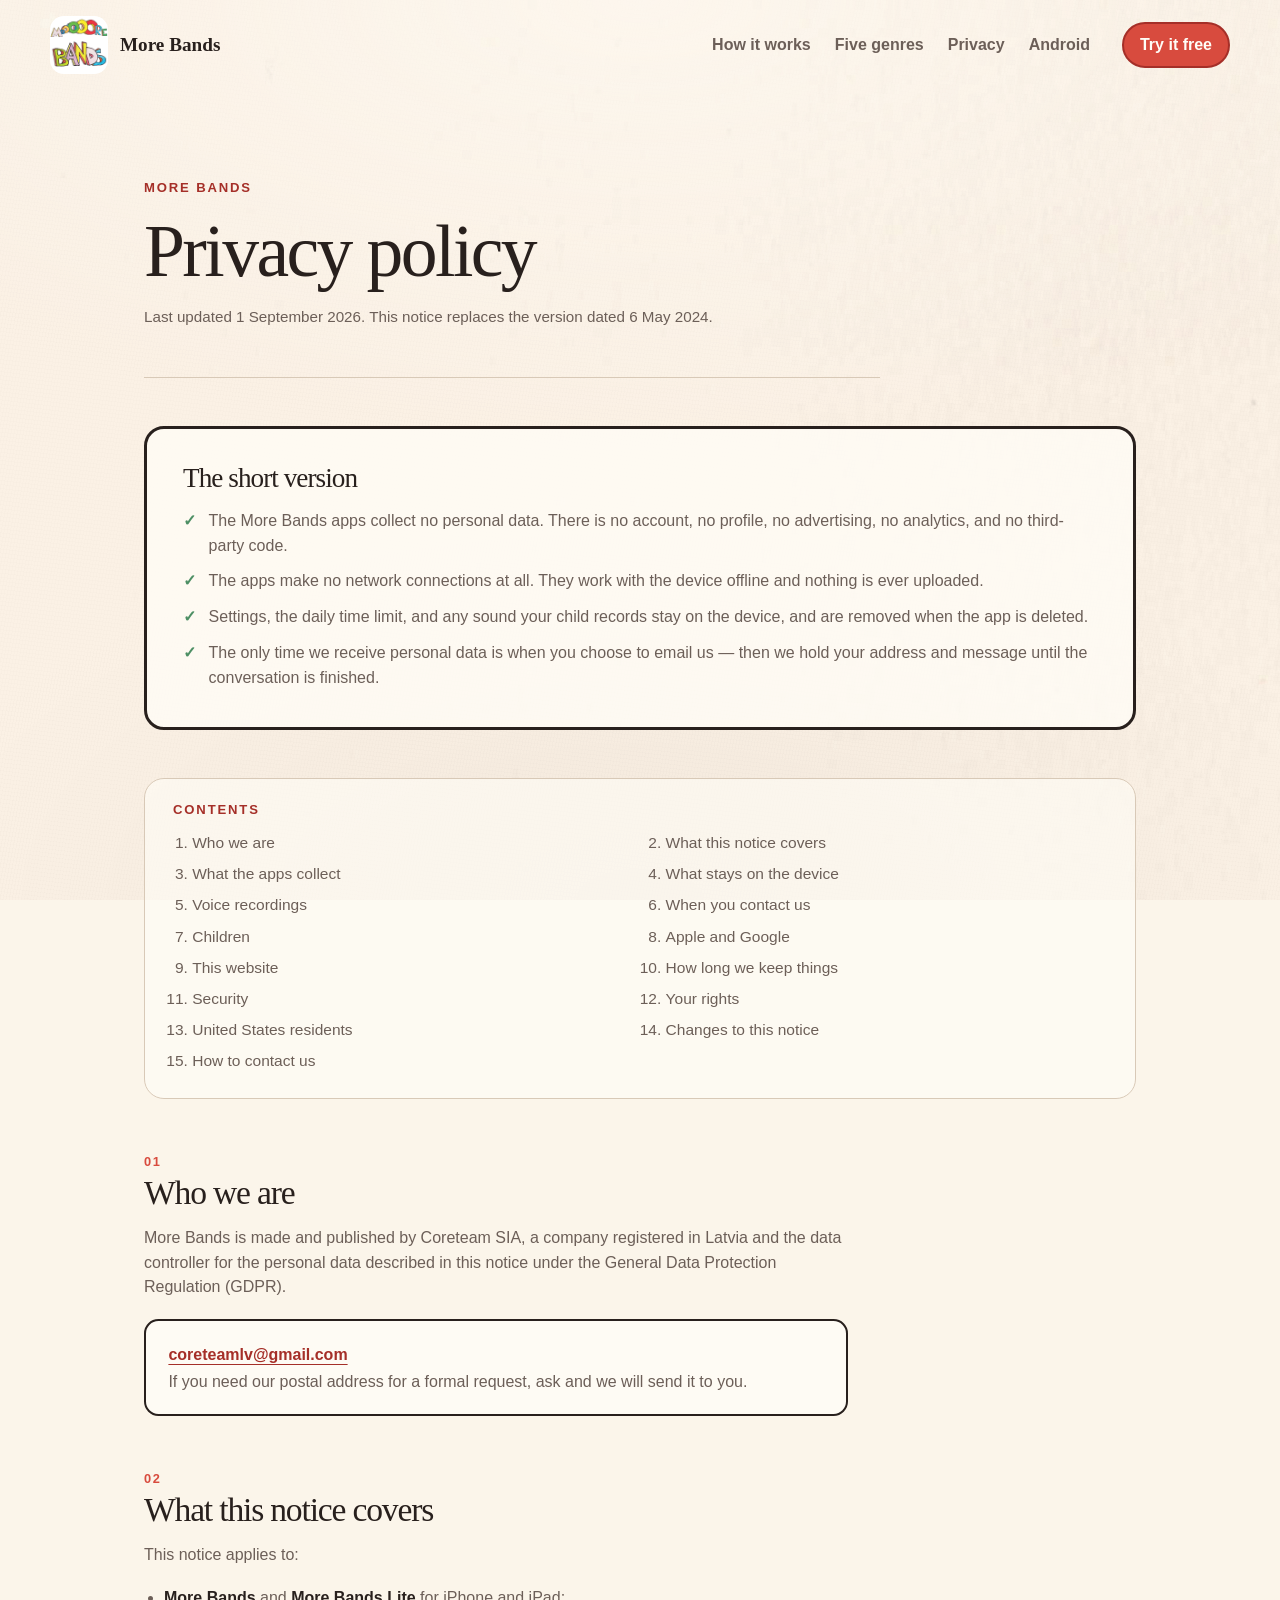
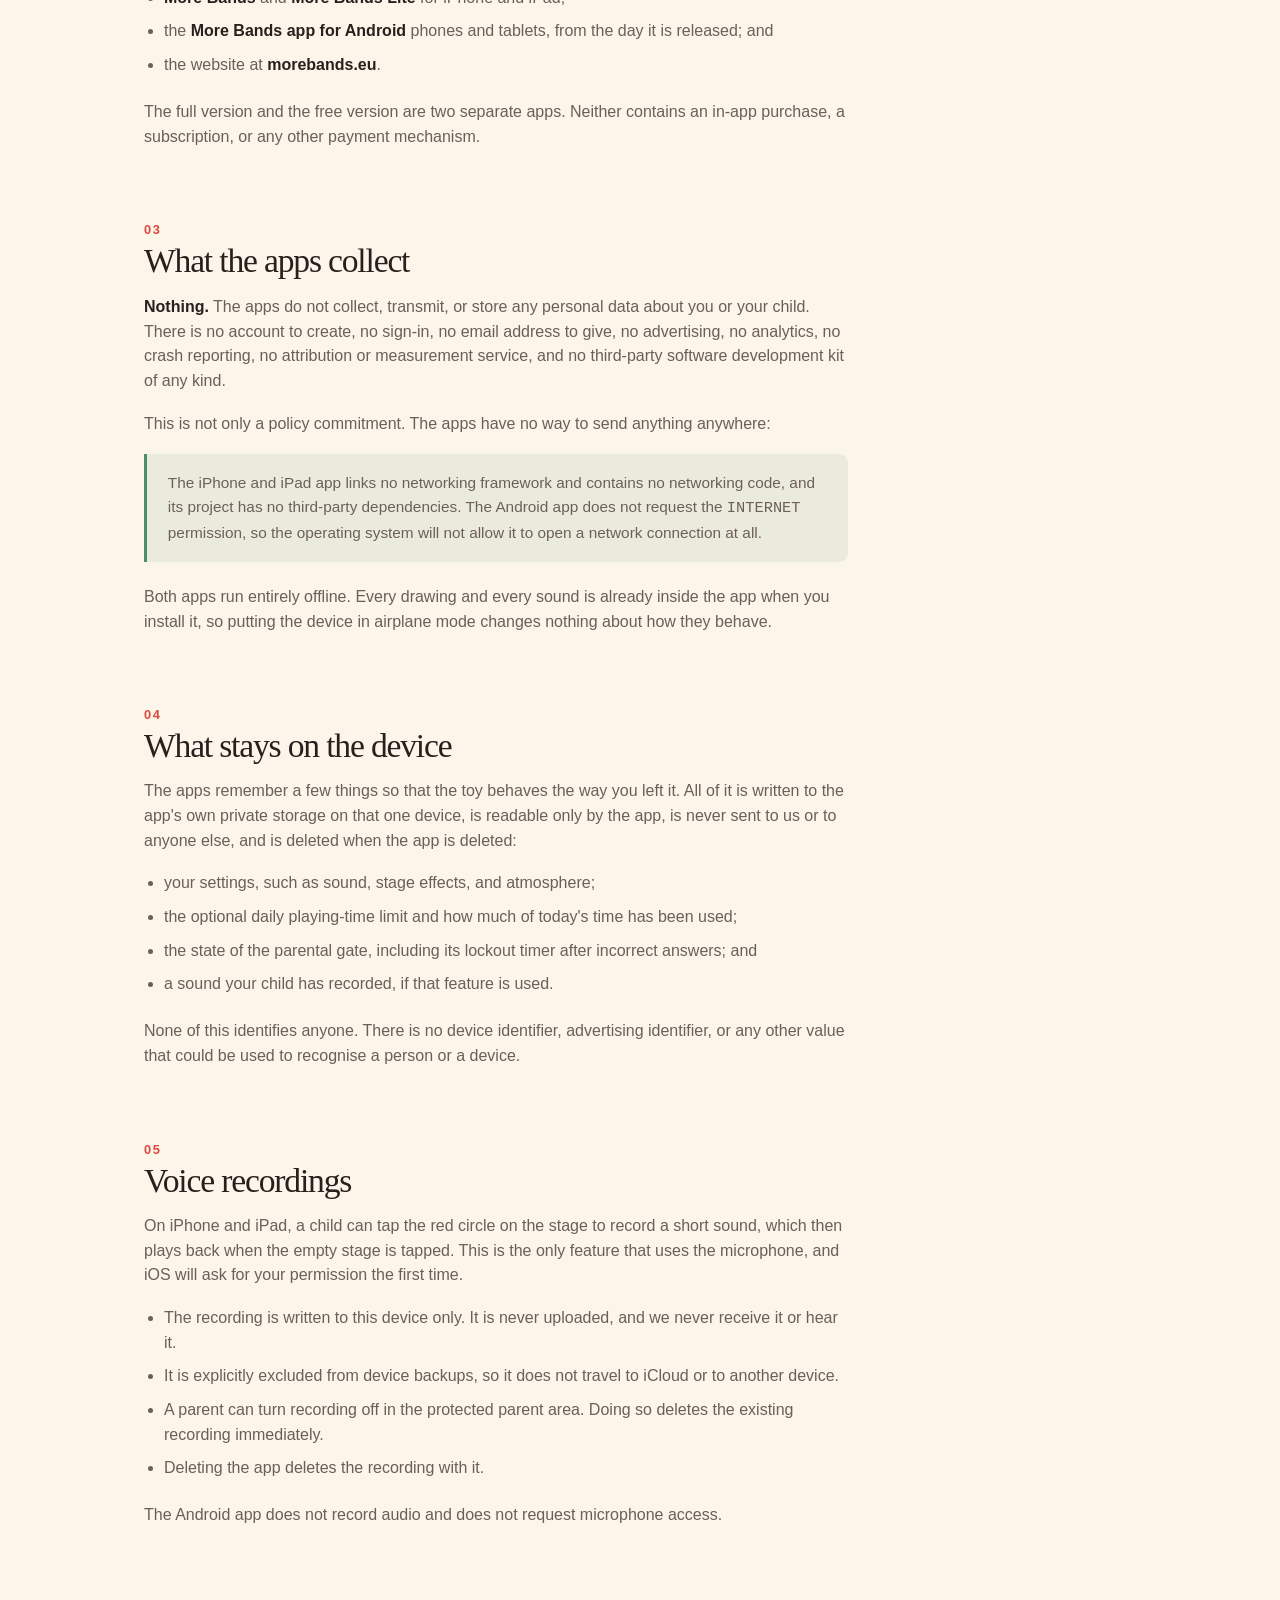
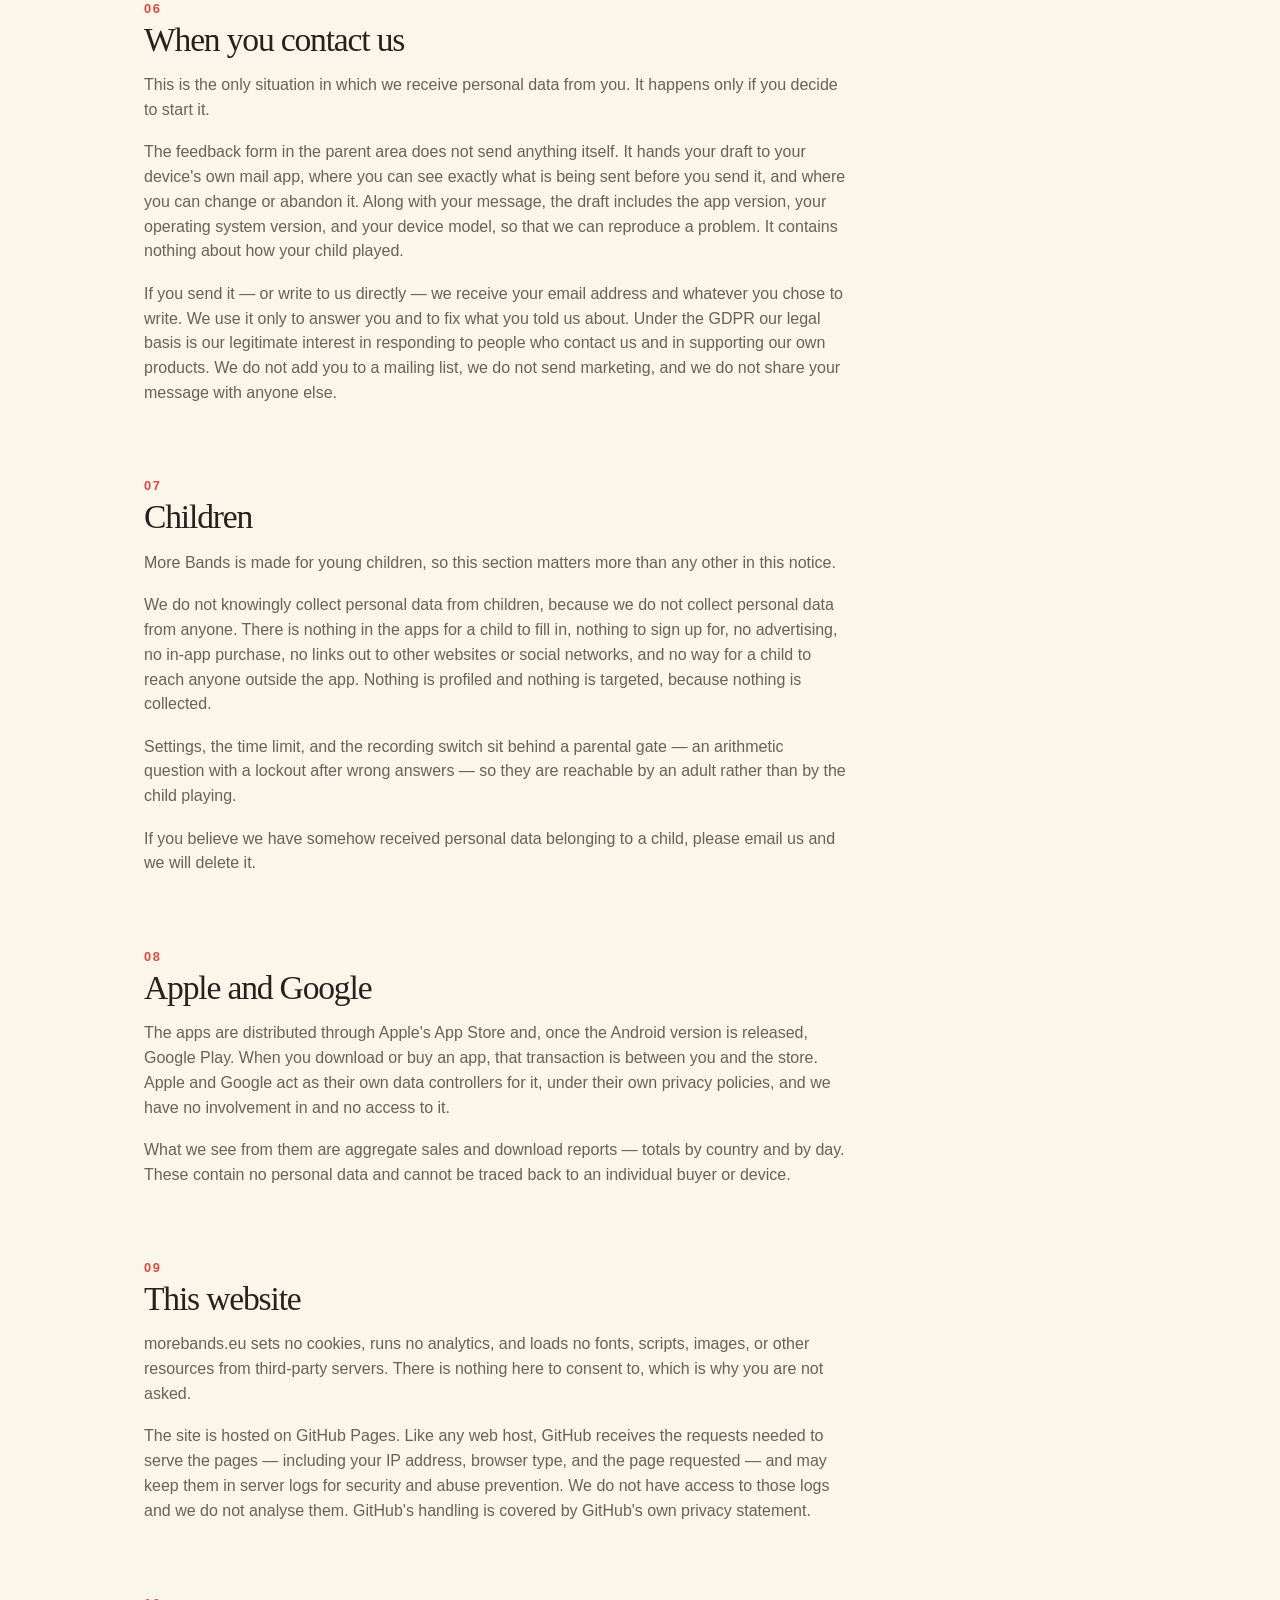
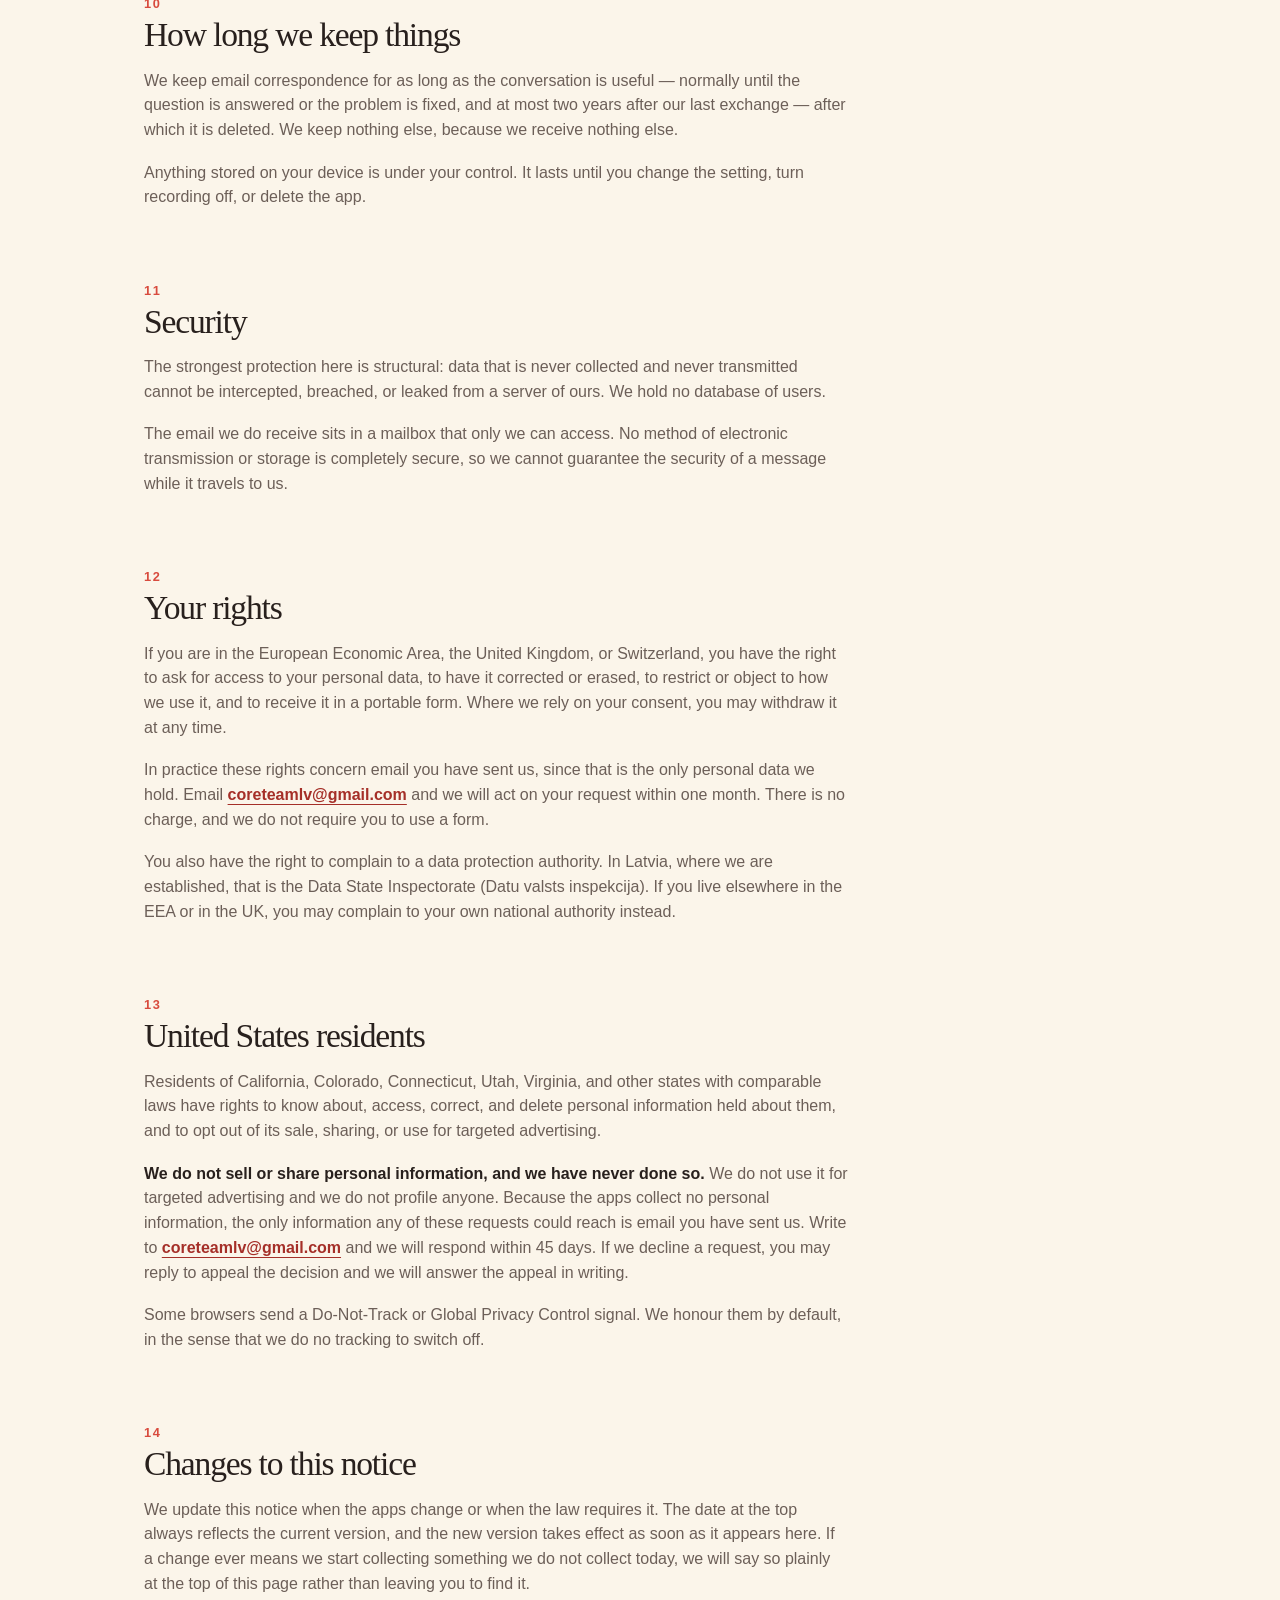
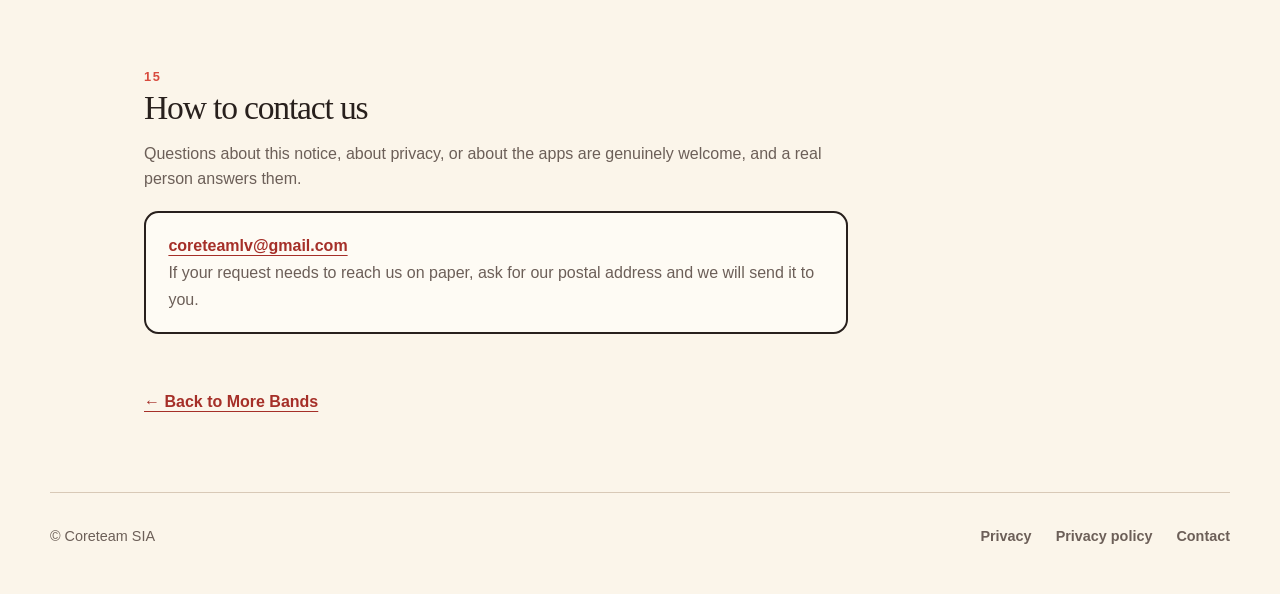
==== commit 47882df3: "Android testers invitation" ====
--- a/privacy.html
+++ b/privacy.html
@@ -35,7 +35,7 @@
 
     <main class="legal" id="main">
       <div class="legal-head">
-        <p class="eyebrow">Coreteam SIA</p>
+        <p class="eyebrow">More Bands</p>
         <h1>Privacy policy</h1>
         <p class="legal-updated">
           Last updated 1 September 2026. This notice replaces the version dated
@@ -92,15 +92,14 @@
           <h2><span class="legal-num">01</span>Who we are</h2>
           <p>
             More Bands is made and published by Coreteam SIA, a company
-            registered in Latvia. For the personal data described in this
-            notice, Coreteam SIA is the data controller under the General Data
-            Protection Regulation (GDPR).
+            registered in Latvia and the data controller for the personal data
+            described in this notice under the General Data Protection
+            Regulation (GDPR).
           </p>
           <address class="legal-contact">
-            Coreteam SIA<br />
-            Avotu iela <span class="todo">[street number]</span>, Turkalne<br />
-            Latvia<br />
-            <a href="mailto:coreteamlv@gmail.com">coreteamlv@gmail.com</a>
+            <a href="mailto:coreteamlv@gmail.com">coreteamlv@gmail.com</a><br />
+            If you need our postal address for a formal request, ask and we will
+            send it to you.
           </address>
         </section>
 
@@ -399,10 +398,9 @@
             genuinely welcome, and a real person answers them.
           </p>
           <address class="legal-contact">
-            Coreteam SIA<br />
-            Avotu iela <span class="todo">[street number]</span>, Turkalne<br />
-            Latvia<br />
-            <a href="mailto:coreteamlv@gmail.com">coreteamlv@gmail.com</a>
+            <a href="mailto:coreteamlv@gmail.com">coreteamlv@gmail.com</a><br />
+            If your request needs to reach us on paper, ask for our postal
+            address and we will send it to you.
           </address>
         </section>
 
--- a/morebands.css
+++ b/morebands.css
@@ -532,8 +532,22 @@
   background: var(--blue);
 }
 
+.android-cta {
+  display: flex;
+  align-items: center;
+  gap: 1.25rem 1.75rem;
+  flex-wrap: wrap;
+  margin-top: 2rem;
+}
+
+.android-cta .button {
+  flex: 0 0 auto;
+}
+
 .android-note {
+  flex: 1 1 22rem;
   max-width: 44ch;
+  margin-bottom: 0;
   font-size: 0.98rem;
 }
 
@@ -977,15 +991,6 @@
   line-height: 1.7;
 }
 
-/* Deliberately loud: an unfilled value must not survive to a published page. */
-.todo {
-  padding: 0.05em 0.4em;
-  border-radius: 0.3rem;
-  background: var(--yellow);
-  color: var(--ink);
-  font-weight: 800;
-}
-
 .legal-back {
   display: inline-block;
   margin-top: clamp(2.5rem, 5vw, 3.5rem);
@@ -1205,6 +1210,15 @@
     justify-content: center;
   }
 
+  .android-cta {
+    align-items: stretch;
+    flex-direction: column;
+  }
+
+  .android-cta .button {
+    text-align: center;
+  }
+
   .announce p {
     width: min(calc(100% - 2rem), var(--content));
     font-size: 0.88rem;
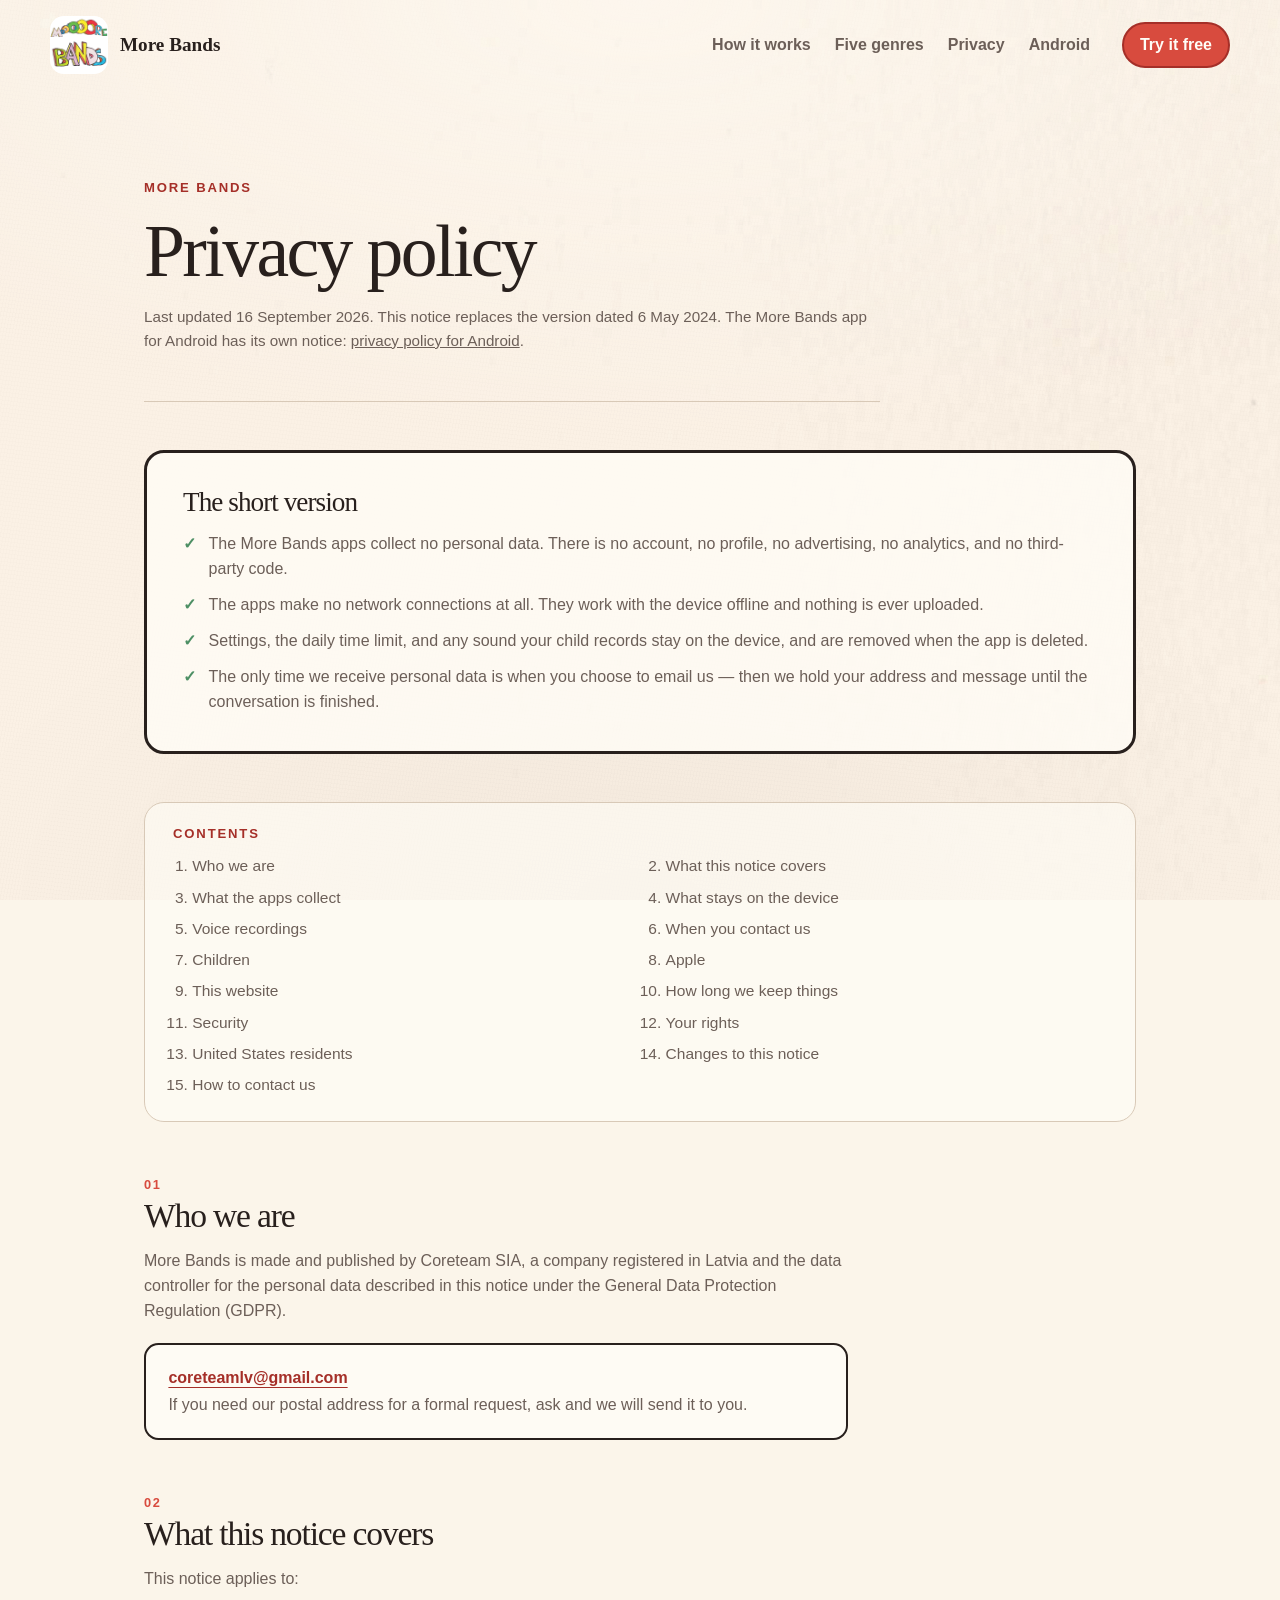
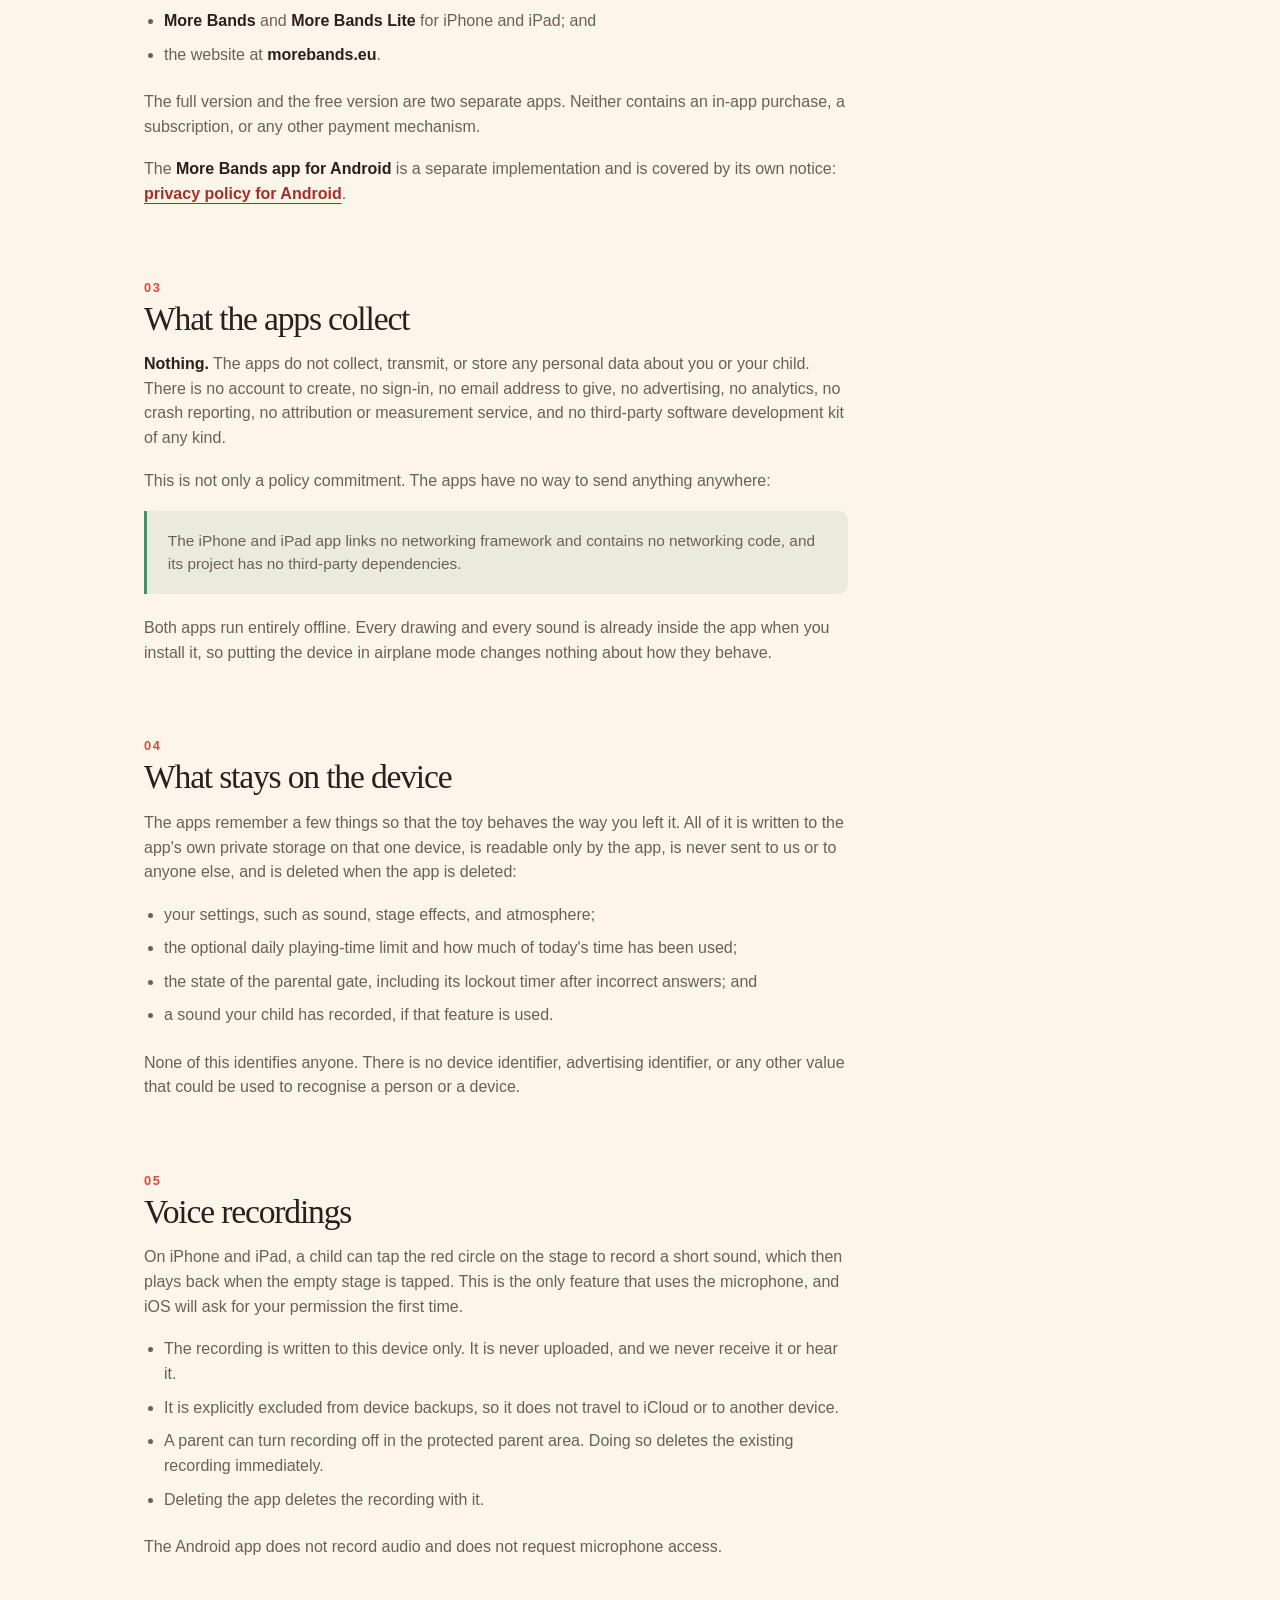
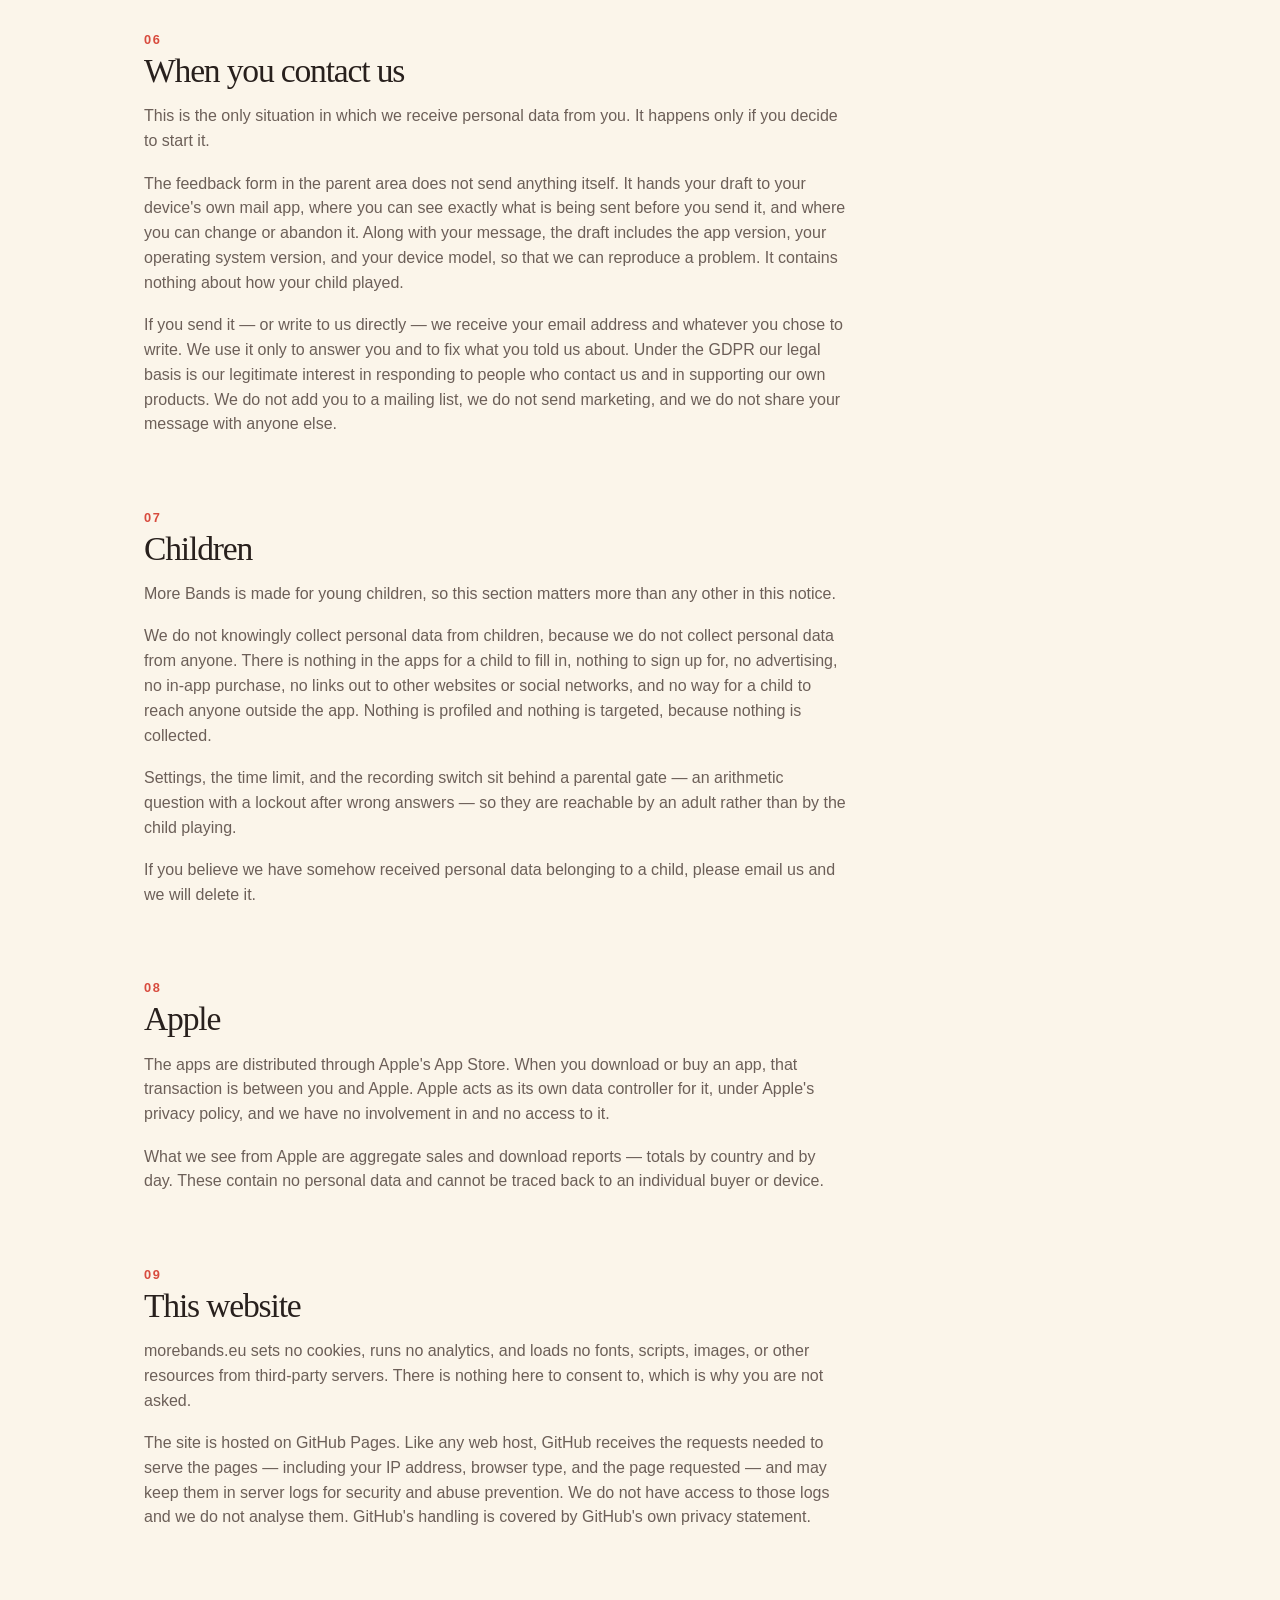
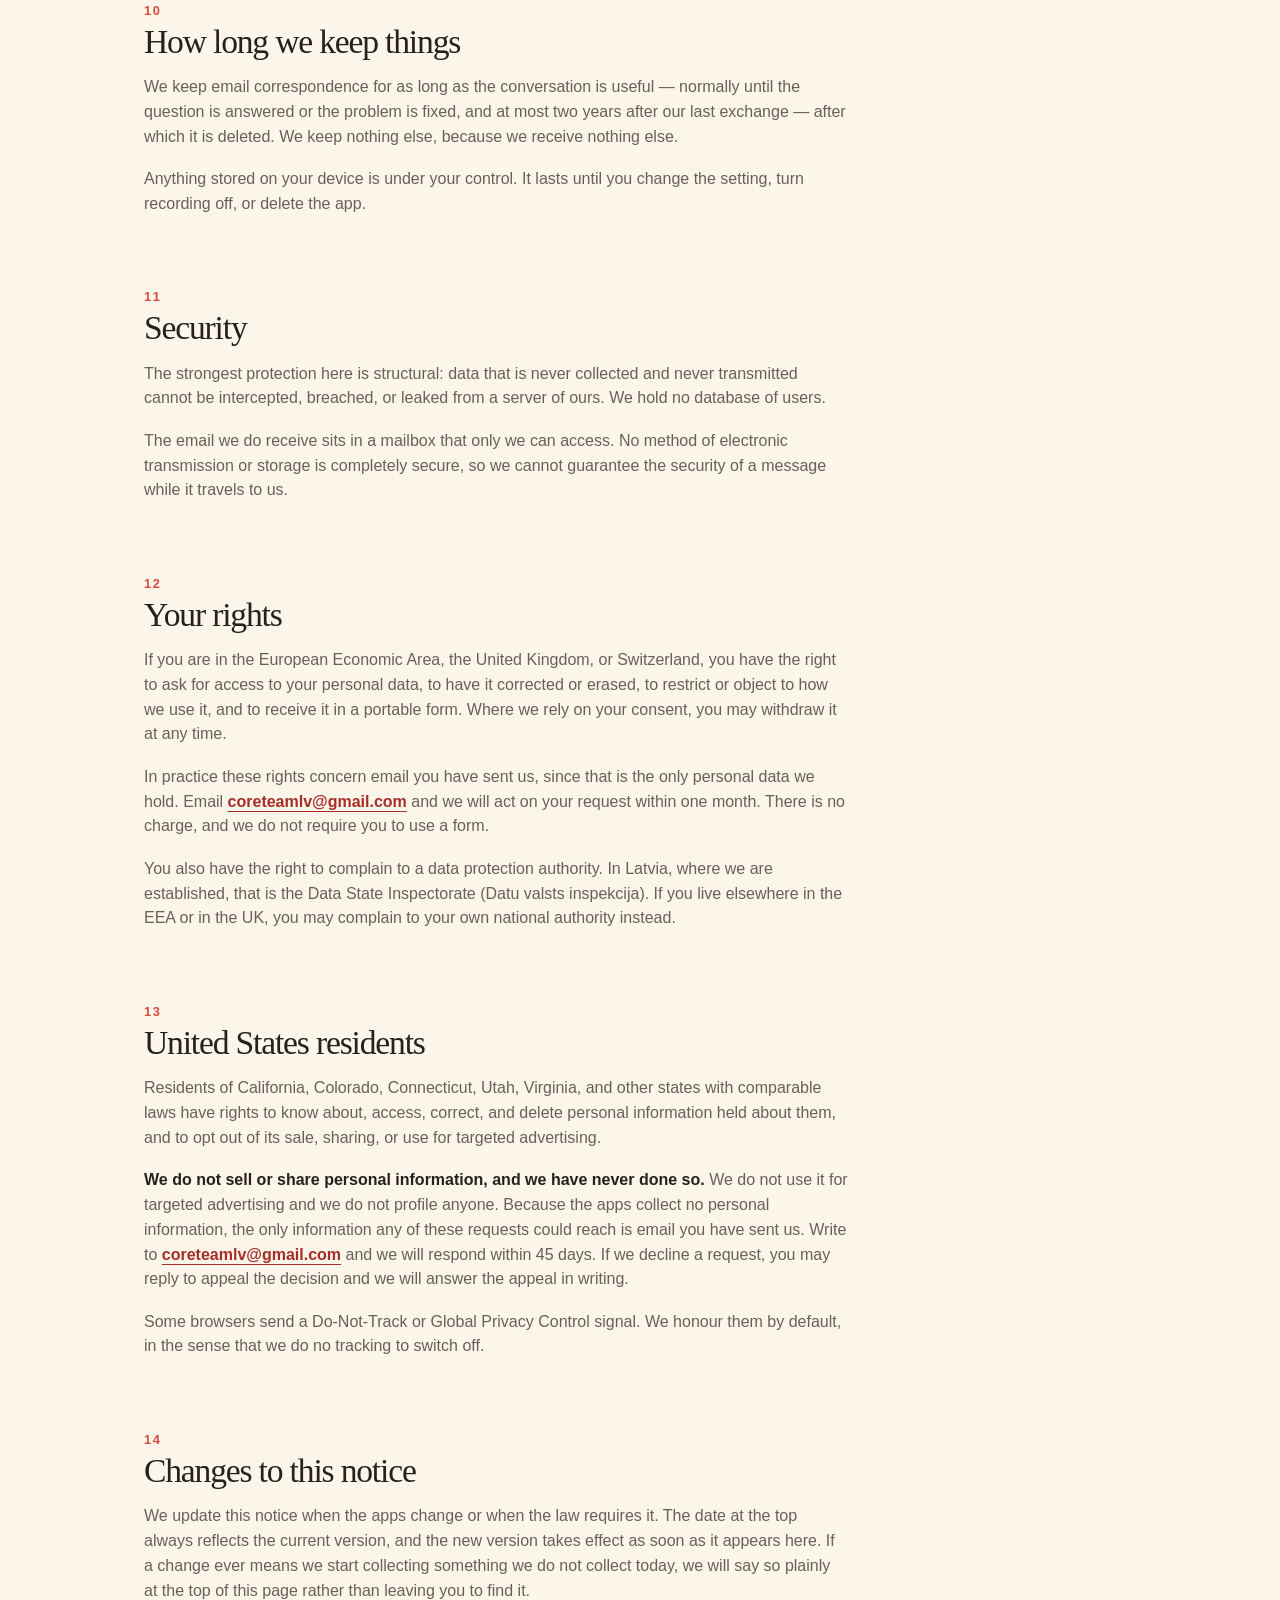
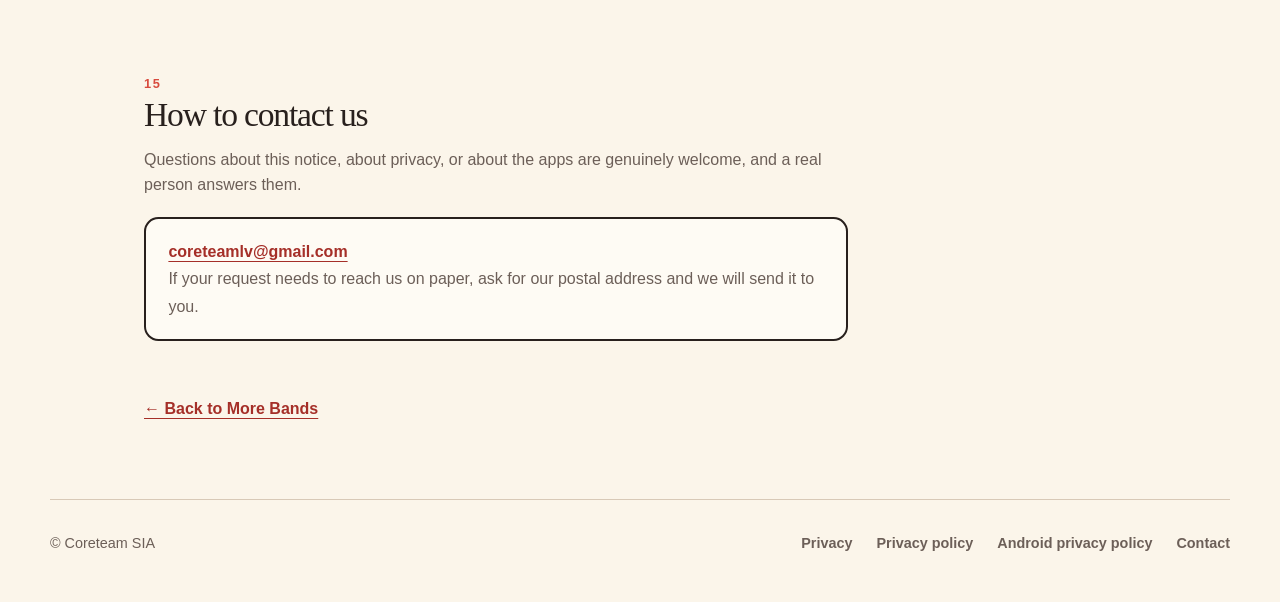
==== commit aabd9c24: "Add an Android privacy policy and correct the Android claims Android 1.0.4 ships Google Play Billing" ====
--- a/privacy.html
+++ b/privacy.html
@@ -38,8 +38,9 @@
         <p class="eyebrow">More Bands</p>
         <h1>Privacy policy</h1>
         <p class="legal-updated">
-          Last updated 1 September 2026. This notice replaces the version dated
-          6 May 2024.
+          Last updated 16 September 2026. This notice replaces the version
+          dated 6 May 2024. The More Bands app for Android has its own notice:
+          <a href="privacy_android.html">privacy policy for Android</a>.
         </p>
       </div>
 
@@ -76,7 +77,7 @@
           <li><a href="#recordings">Voice recordings</a></li>
           <li><a href="#contact-data">When you contact us</a></li>
           <li><a href="#children">Children</a></li>
-          <li><a href="#stores">Apple and Google</a></li>
+          <li><a href="#stores">Apple</a></li>
           <li><a href="#website">This website</a></li>
           <li><a href="#retention">How long we keep things</a></li>
           <li><a href="#security">Security</a></li>
@@ -109,11 +110,7 @@
           <ul>
             <li>
               <strong>More Bands</strong> and <strong>More Bands Lite</strong>
-              for iPhone and iPad;
-            </li>
-            <li>
-              the <strong>More Bands app for Android</strong> phones and
-              tablets, from the day it is released; and
+              for iPhone and iPad; and
             </li>
             <li>the website at <strong>morebands.eu</strong>.</li>
           </ul>
@@ -121,6 +118,11 @@
             The full version and the free version are two separate apps. Neither
             contains an in-app purchase, a subscription, or any other payment
             mechanism.
+          </p>
+          <p>
+            The <strong>More Bands app for Android</strong> is a separate
+            implementation and is covered by its own notice:
+            <a href="privacy_android.html">privacy policy for Android</a>.
           </p>
         </section>
 
@@ -142,9 +144,7 @@
             <p>
               The iPhone and iPad app links no networking framework and contains
               no networking code, and its project has no third-party
-              dependencies. The Android app does not request the
-              <code>INTERNET</code> permission, so the operating system will not
-              allow it to open a network connection at all.
+              dependencies.
             </p>
           </div>
           <p>
@@ -264,16 +264,15 @@
         </section>
 
         <section id="stores">
-          <h2><span class="legal-num">08</span>Apple and Google</h2>
-          <p>
-            The apps are distributed through Apple's App Store and, once the
-            Android version is released, Google Play. When you download or buy
-            an app, that transaction is between you and the store. Apple and
-            Google act as their own data controllers for it, under their own
-            privacy policies, and we have no involvement in and no access to it.
-          </p>
-          <p>
-            What we see from them are aggregate sales and download reports —
+          <h2><span class="legal-num">08</span>Apple</h2>
+          <p>
+            The apps are distributed through Apple's App Store. When you
+            download or buy an app, that transaction is between you and Apple.
+            Apple acts as its own data controller for it, under Apple's privacy
+            policy, and we have no involvement in and no access to it.
+          </p>
+          <p>
+            What we see from Apple are aggregate sales and download reports —
             totals by country and by day. These contain no personal data and
             cannot be traced back to an individual buyer or device.
           </p>
@@ -415,6 +414,7 @@
       <nav aria-label="Footer navigation">
         <a href="index.html#privacy">Privacy</a>
         <a href="privacy.html">Privacy policy</a>
+        <a href="privacy_android.html">Android privacy policy</a>
         <a href="mailto:coreteamlv@gmail.com">Contact</a>
       </nav>
     </footer>
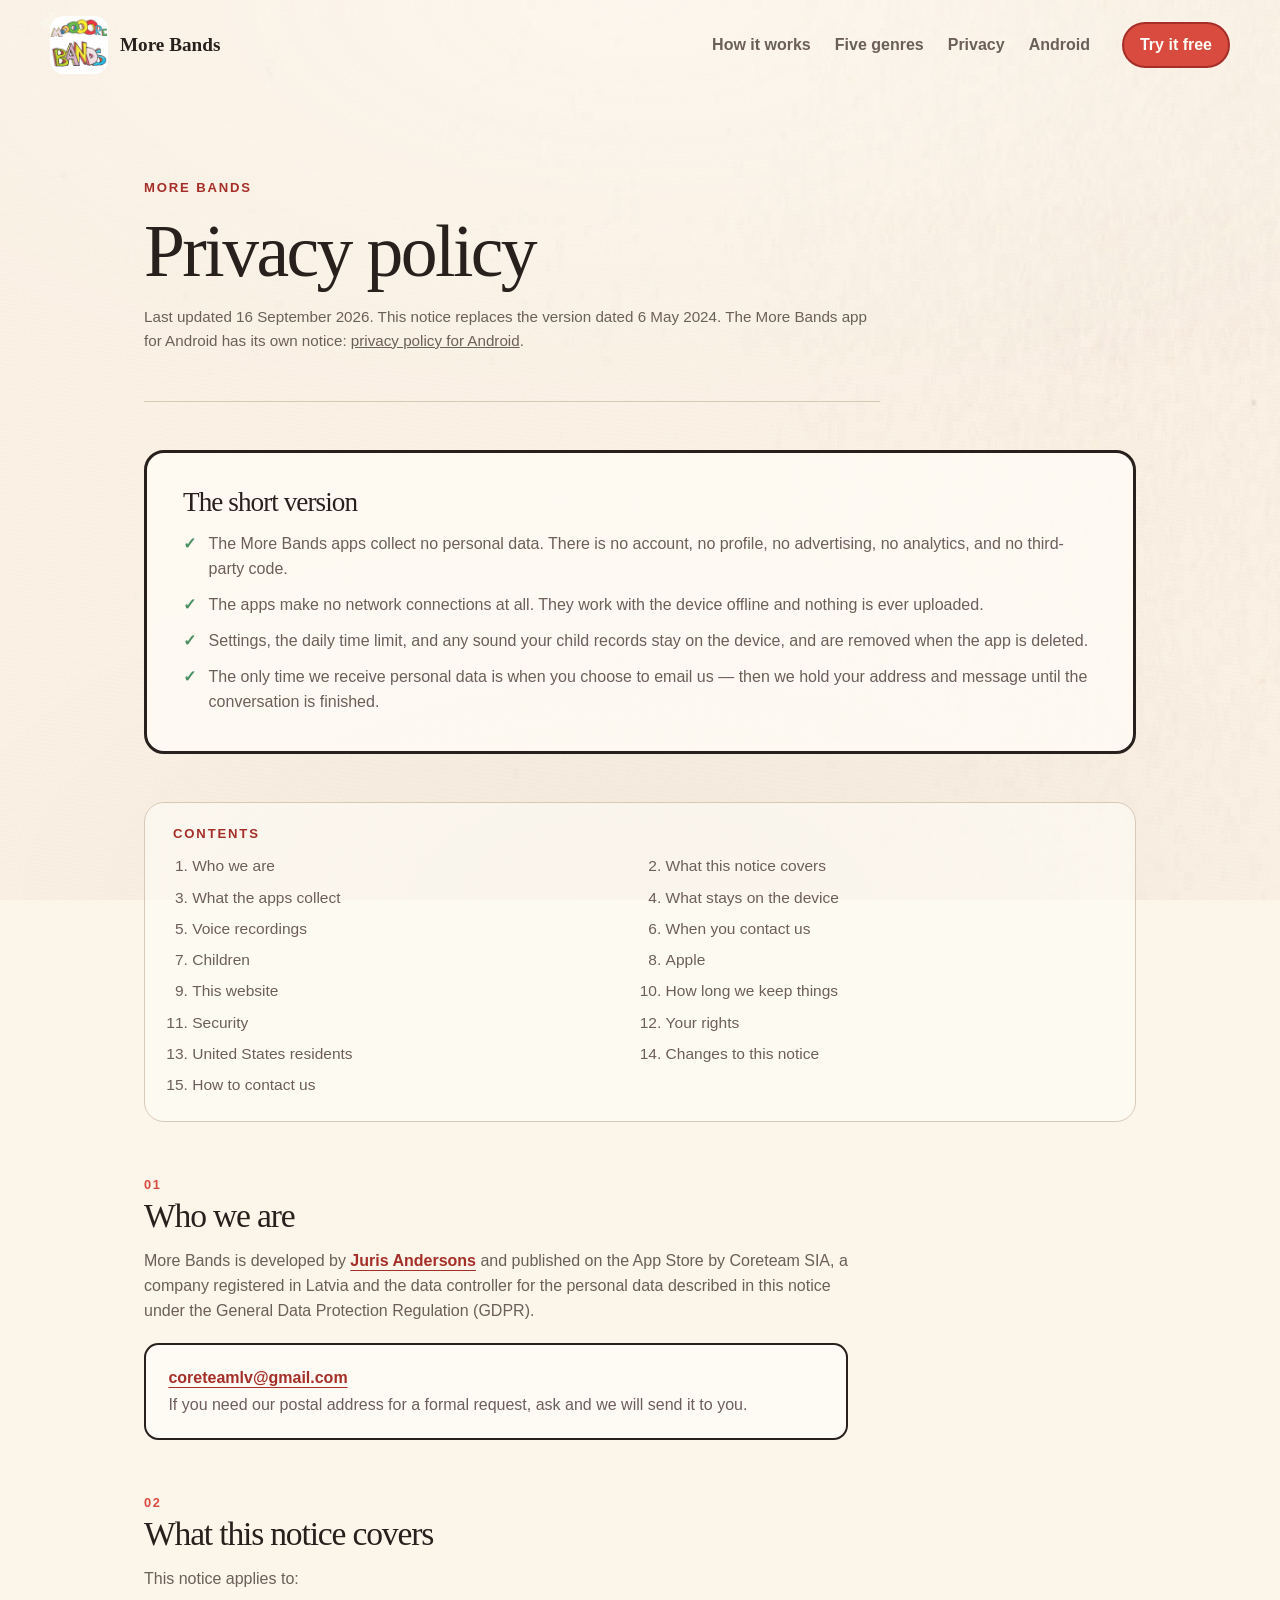
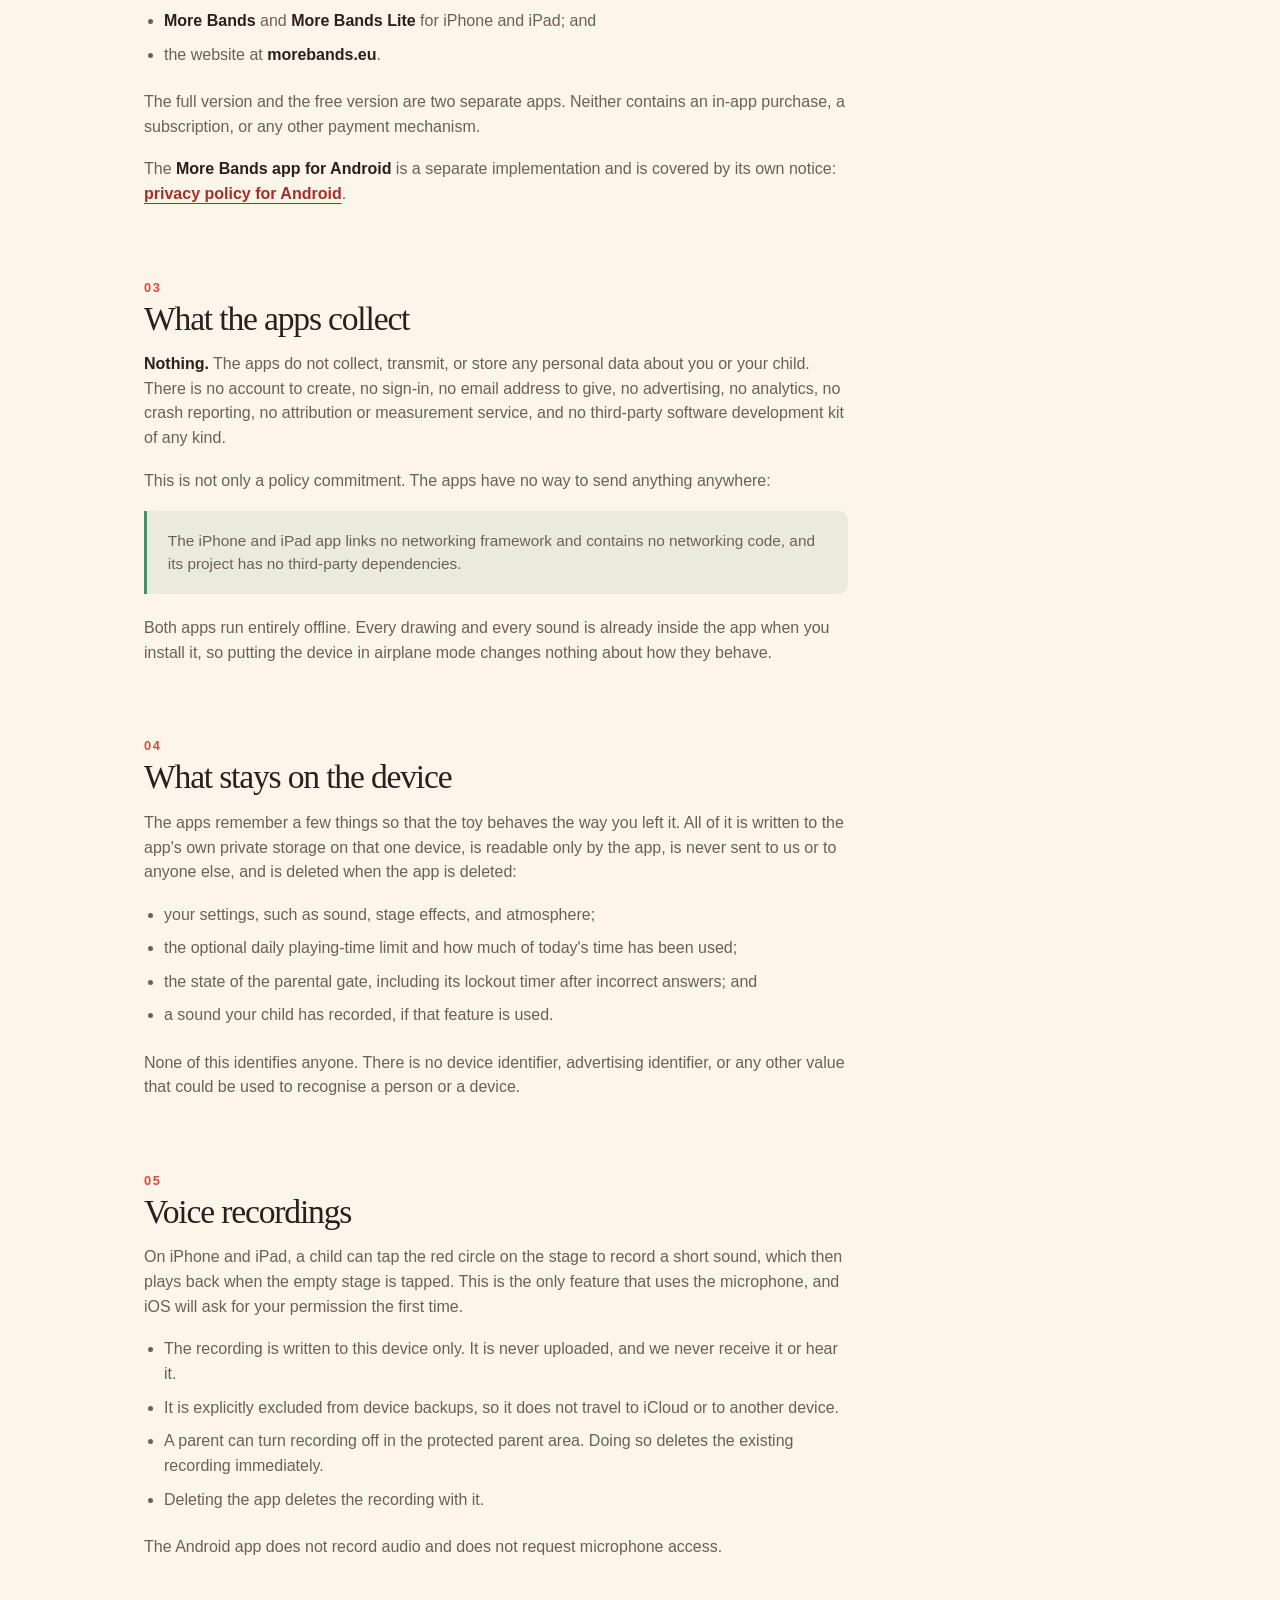
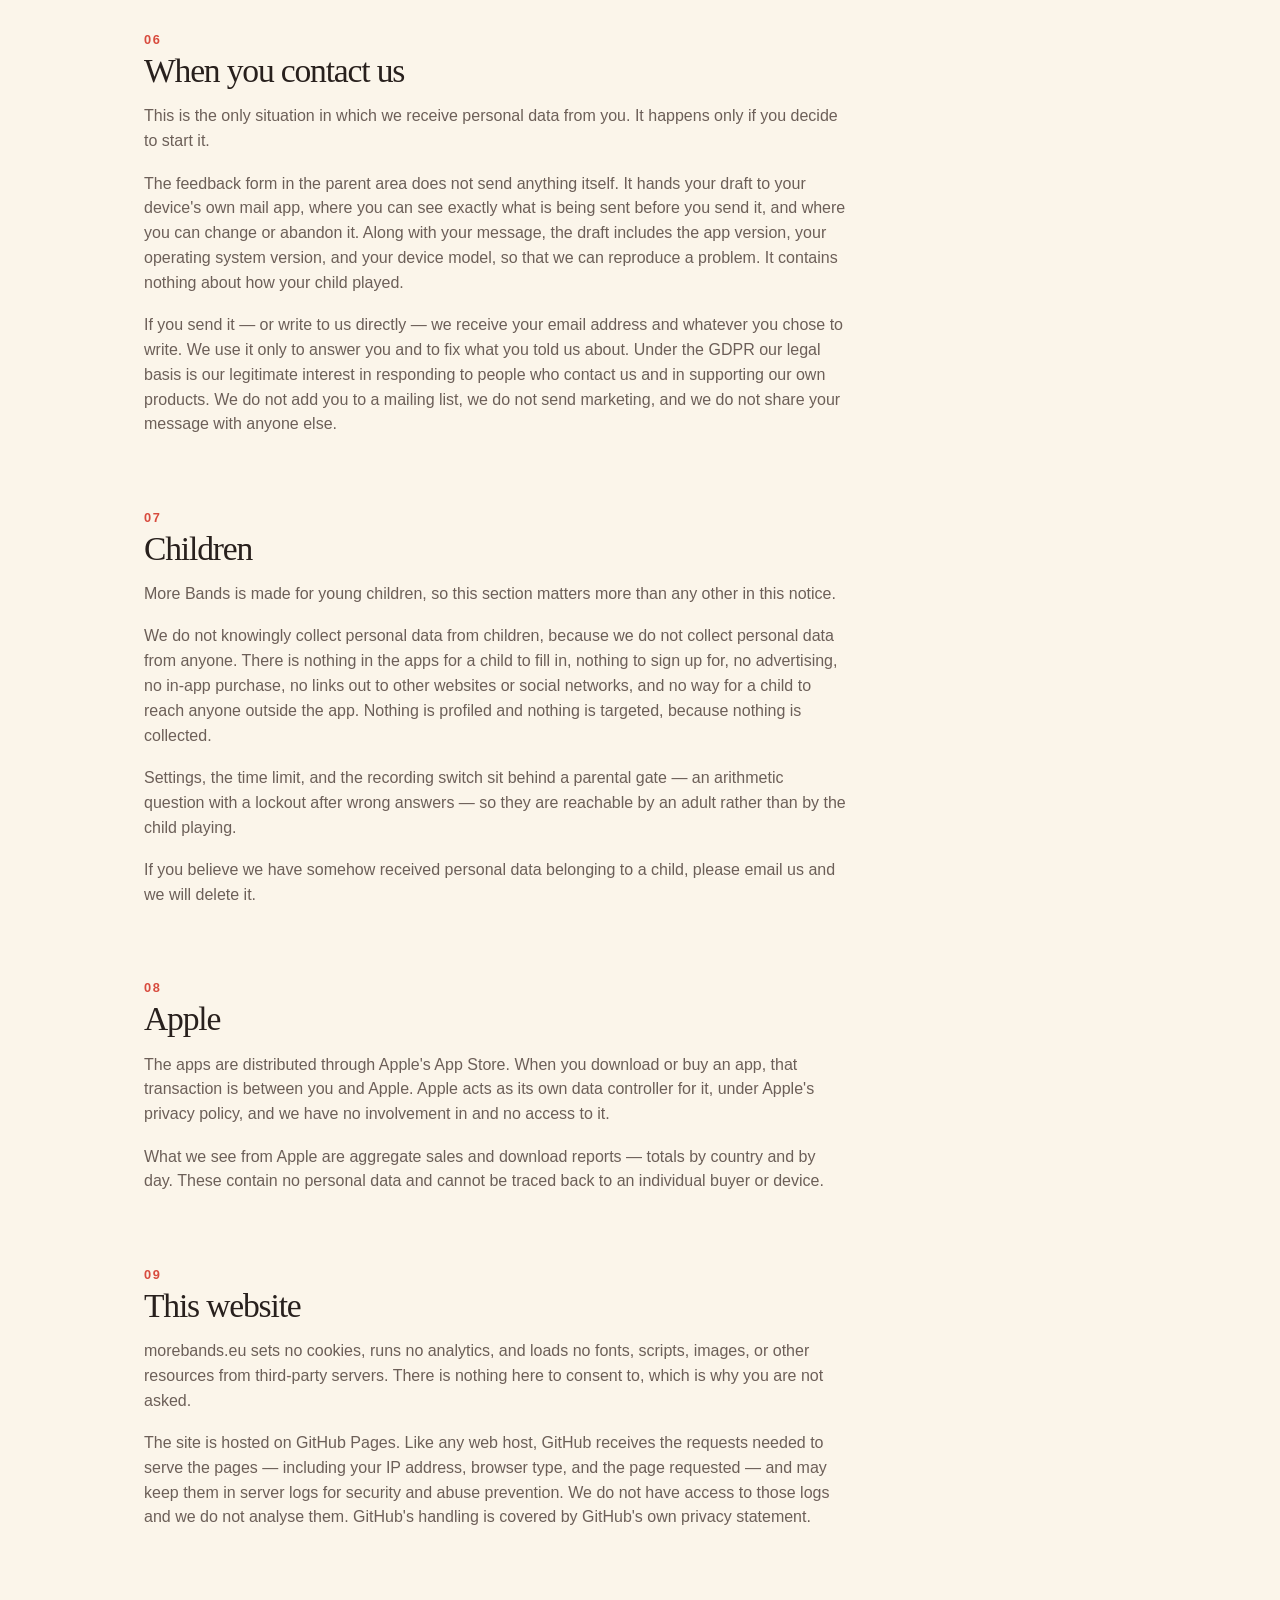
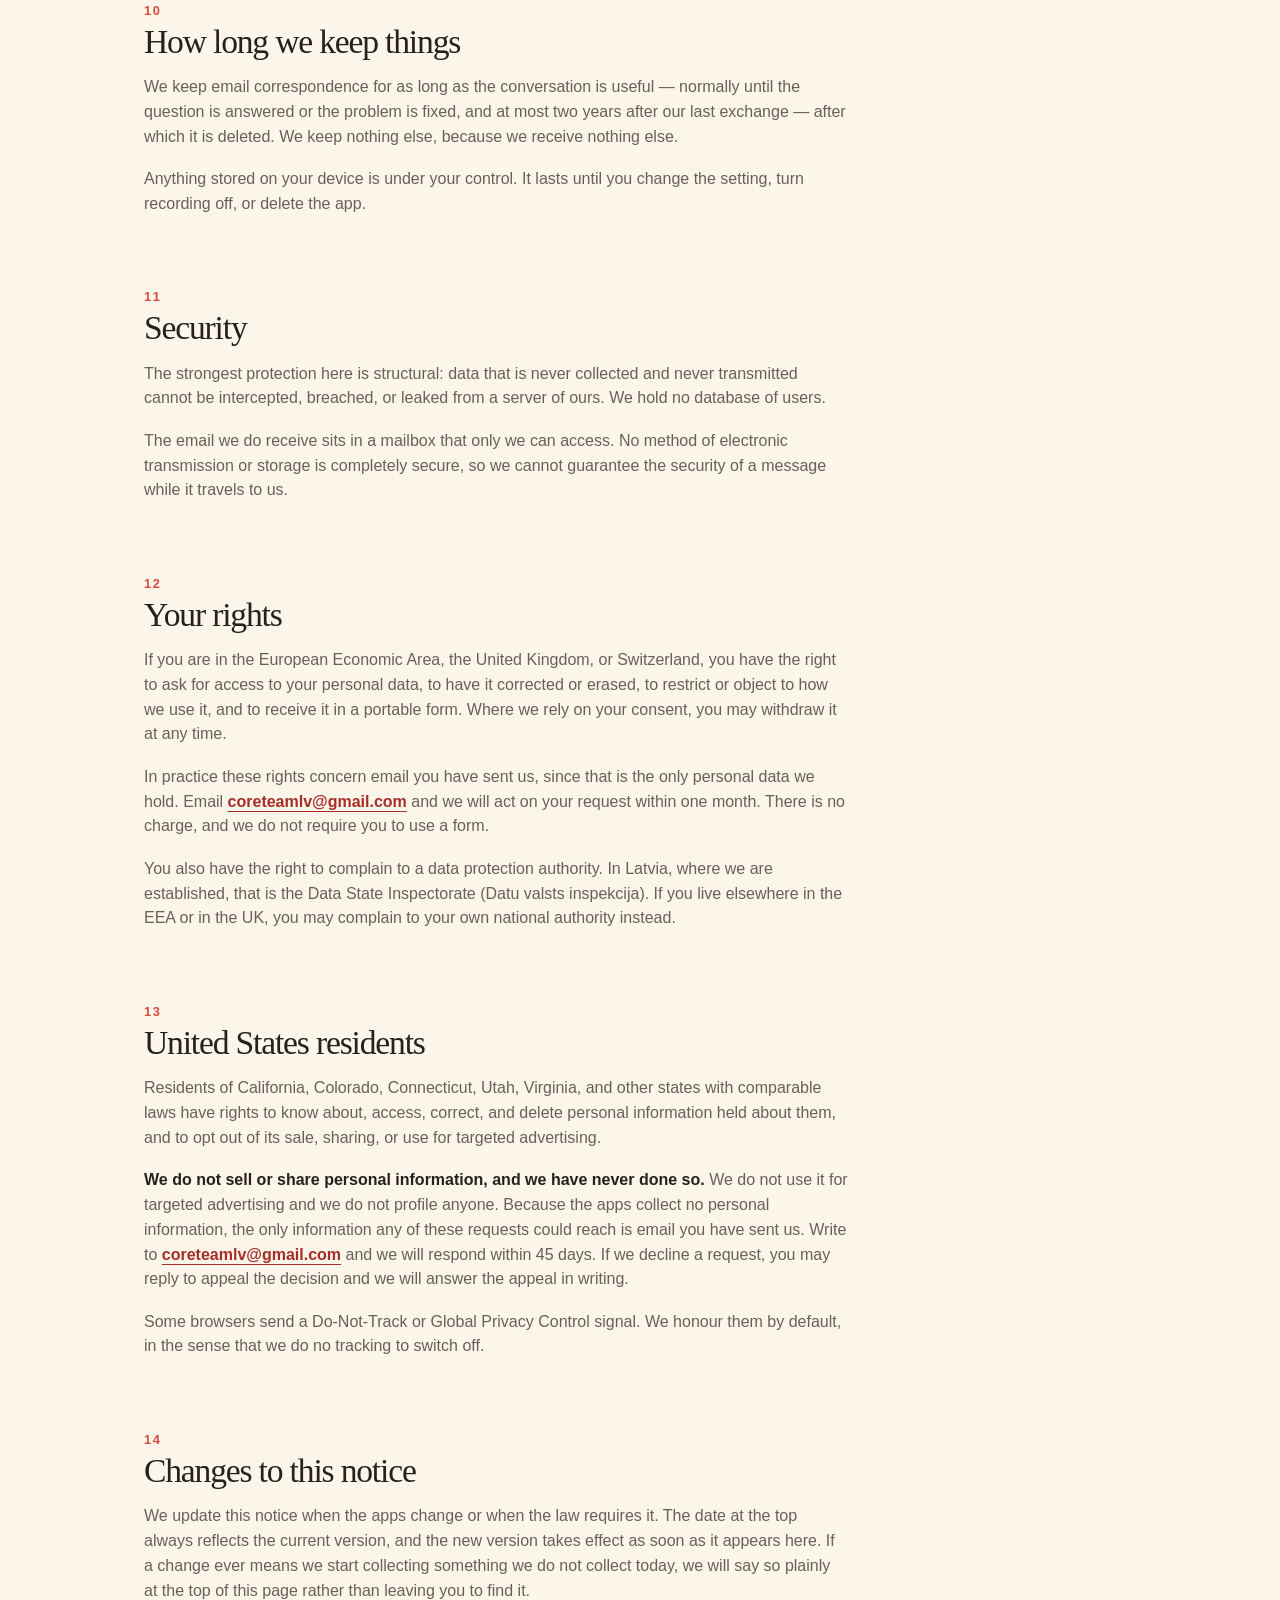
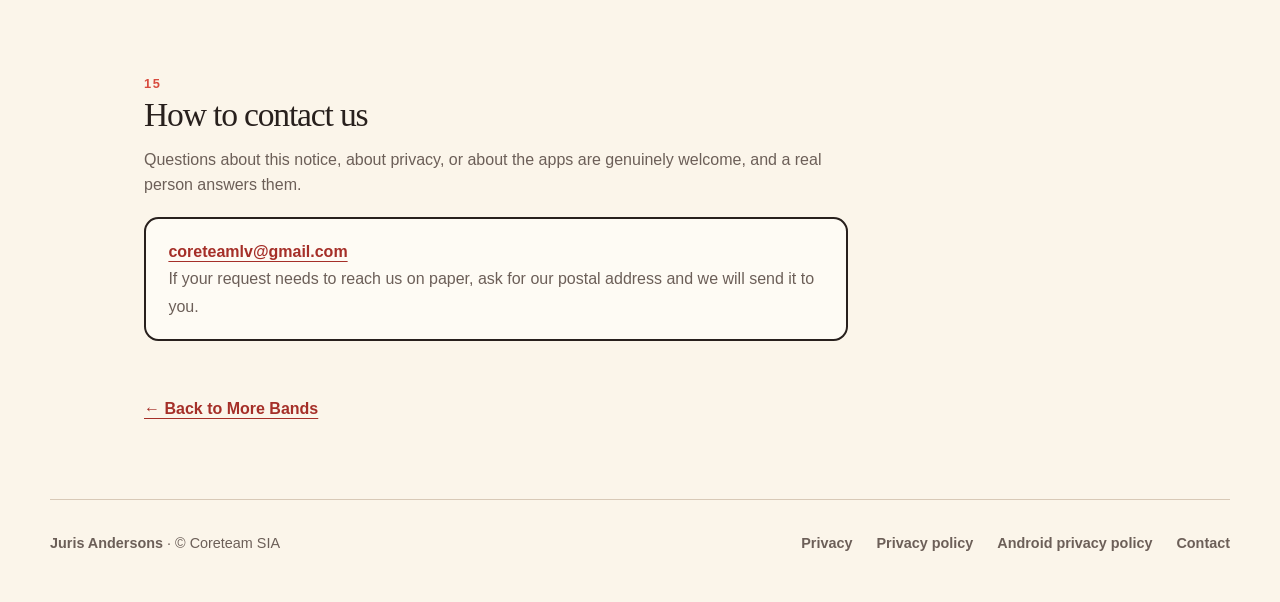
==== commit 05531922: "Privacy update" ====
--- a/privacy.html
+++ b/privacy.html
@@ -92,10 +92,11 @@
         <section id="who">
           <h2><span class="legal-num">01</span>Who we are</h2>
           <p>
-            More Bands is made and published by Coreteam SIA, a company
-            registered in Latvia and the data controller for the personal data
-            described in this notice under the General Data Protection
-            Regulation (GDPR).
+            More Bands is developed by
+            <a href="https://jurisandersons.eu">Juris Andersons</a> and published
+            on the App Store by Coreteam SIA, a company registered in Latvia and
+            the data controller for the personal data described in this notice
+            under the General Data Protection Regulation (GDPR).
           </p>
           <address class="legal-contact">
             <a href="mailto:coreteamlv@gmail.com">coreteamlv@gmail.com</a><br />
@@ -410,7 +411,7 @@
     </main>
 
     <footer>
-      <span>© Coreteam SIA</span>
+      <span><a href="https://jurisandersons.eu">Juris Andersons</a> · © Coreteam SIA</span>
       <nav aria-label="Footer navigation">
         <a href="index.html#privacy">Privacy</a>
         <a href="privacy.html">Privacy policy</a>
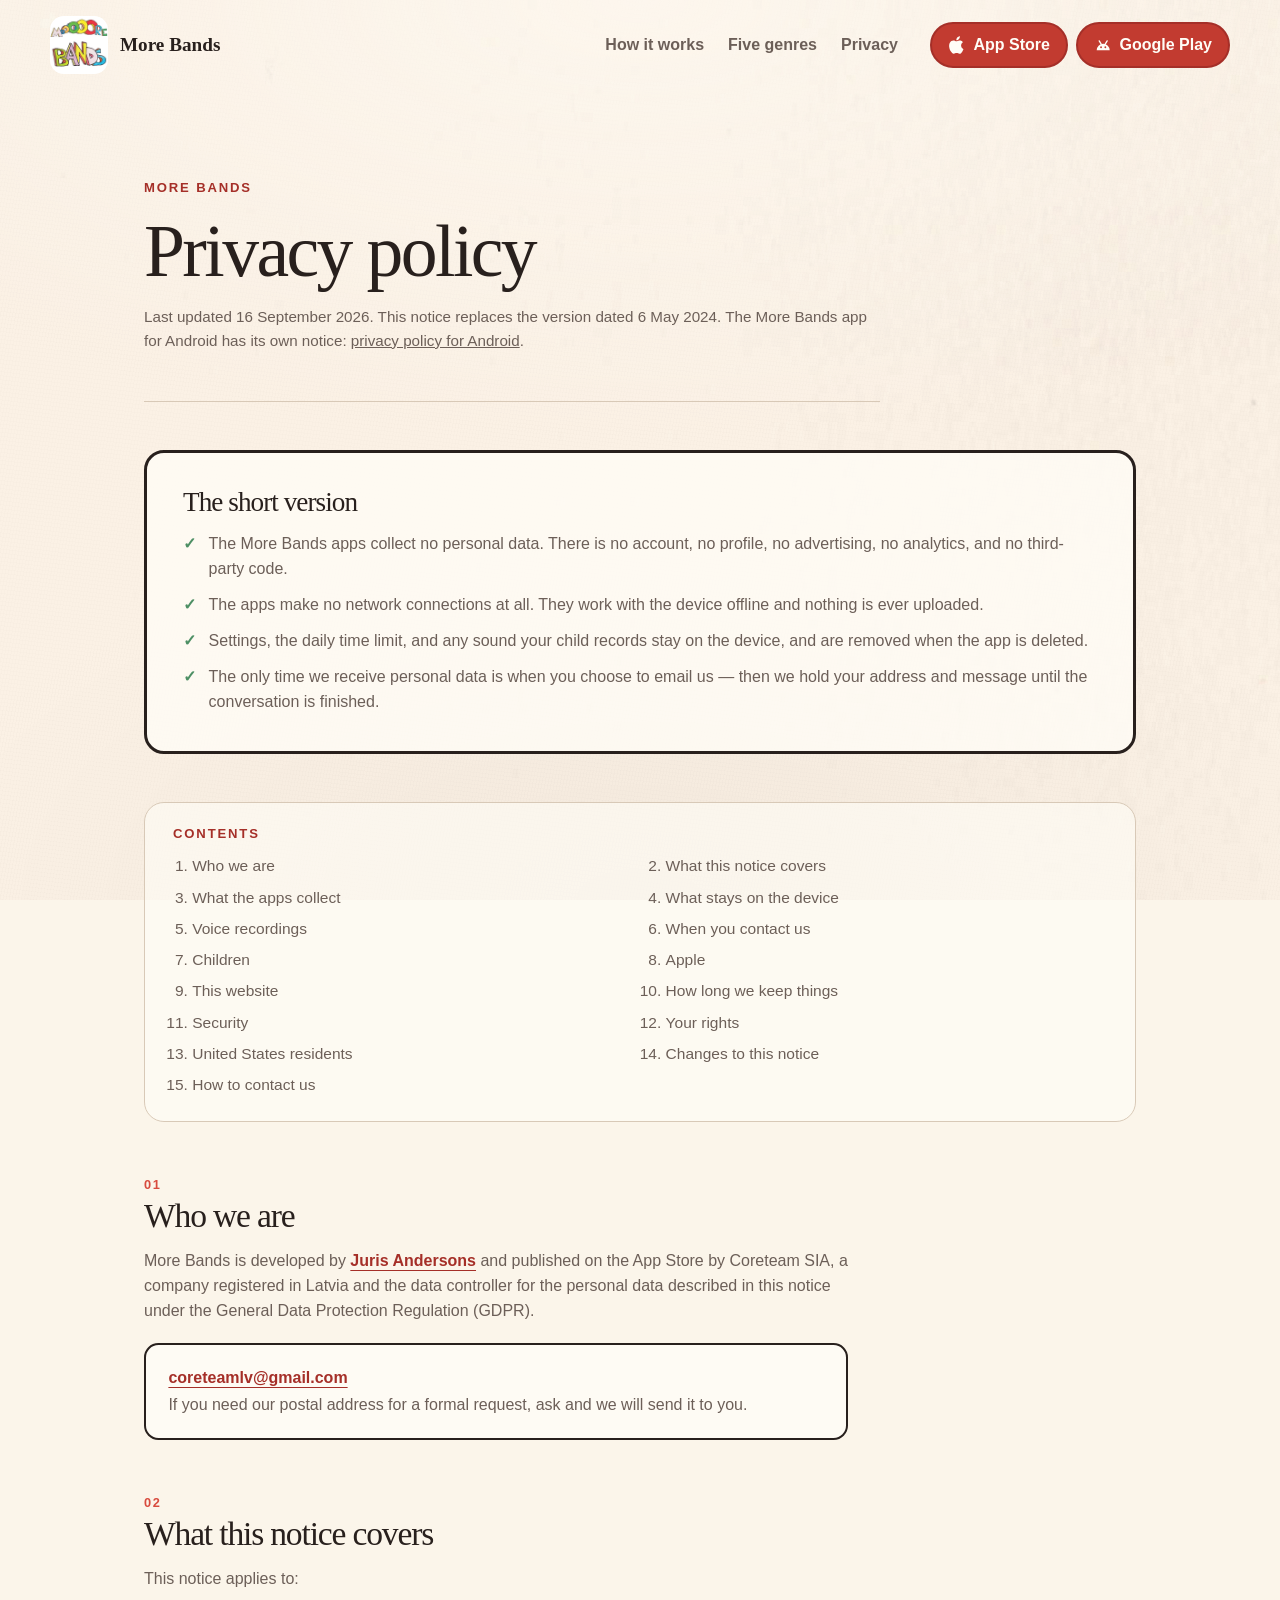
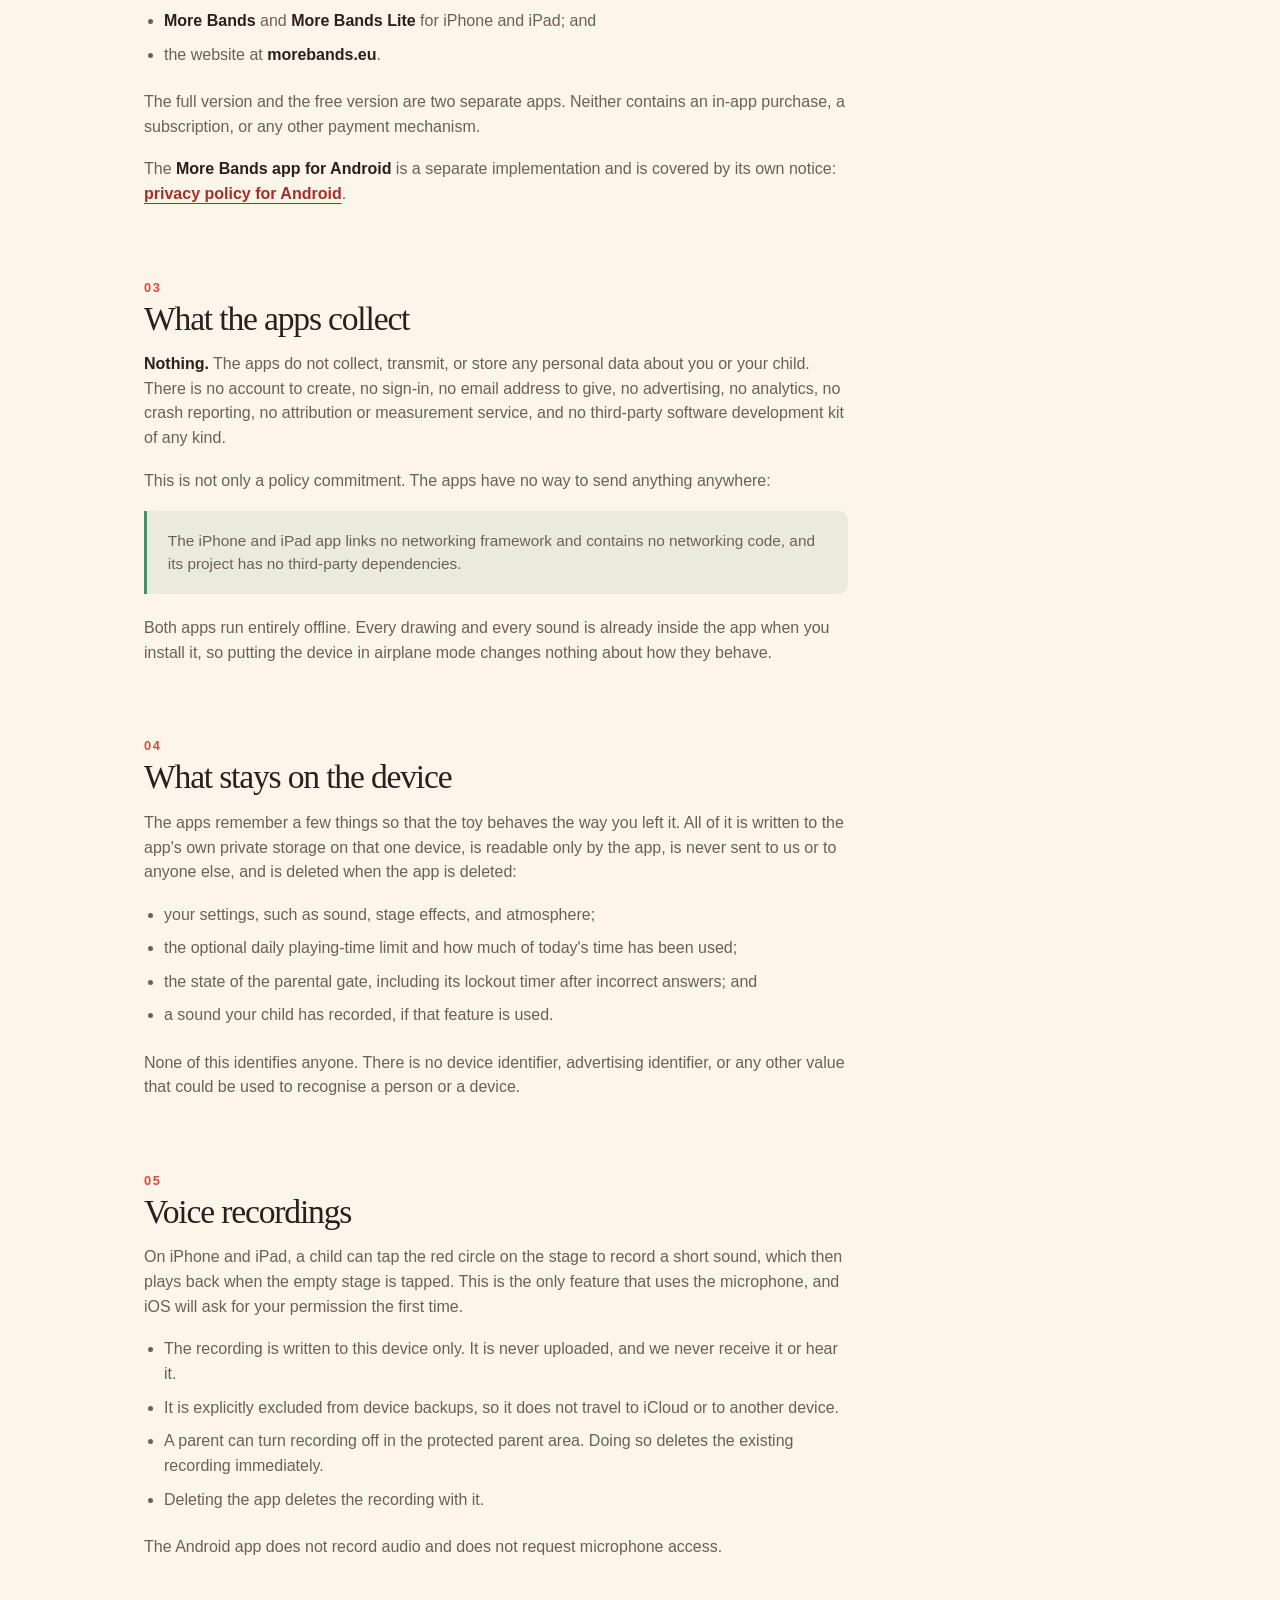
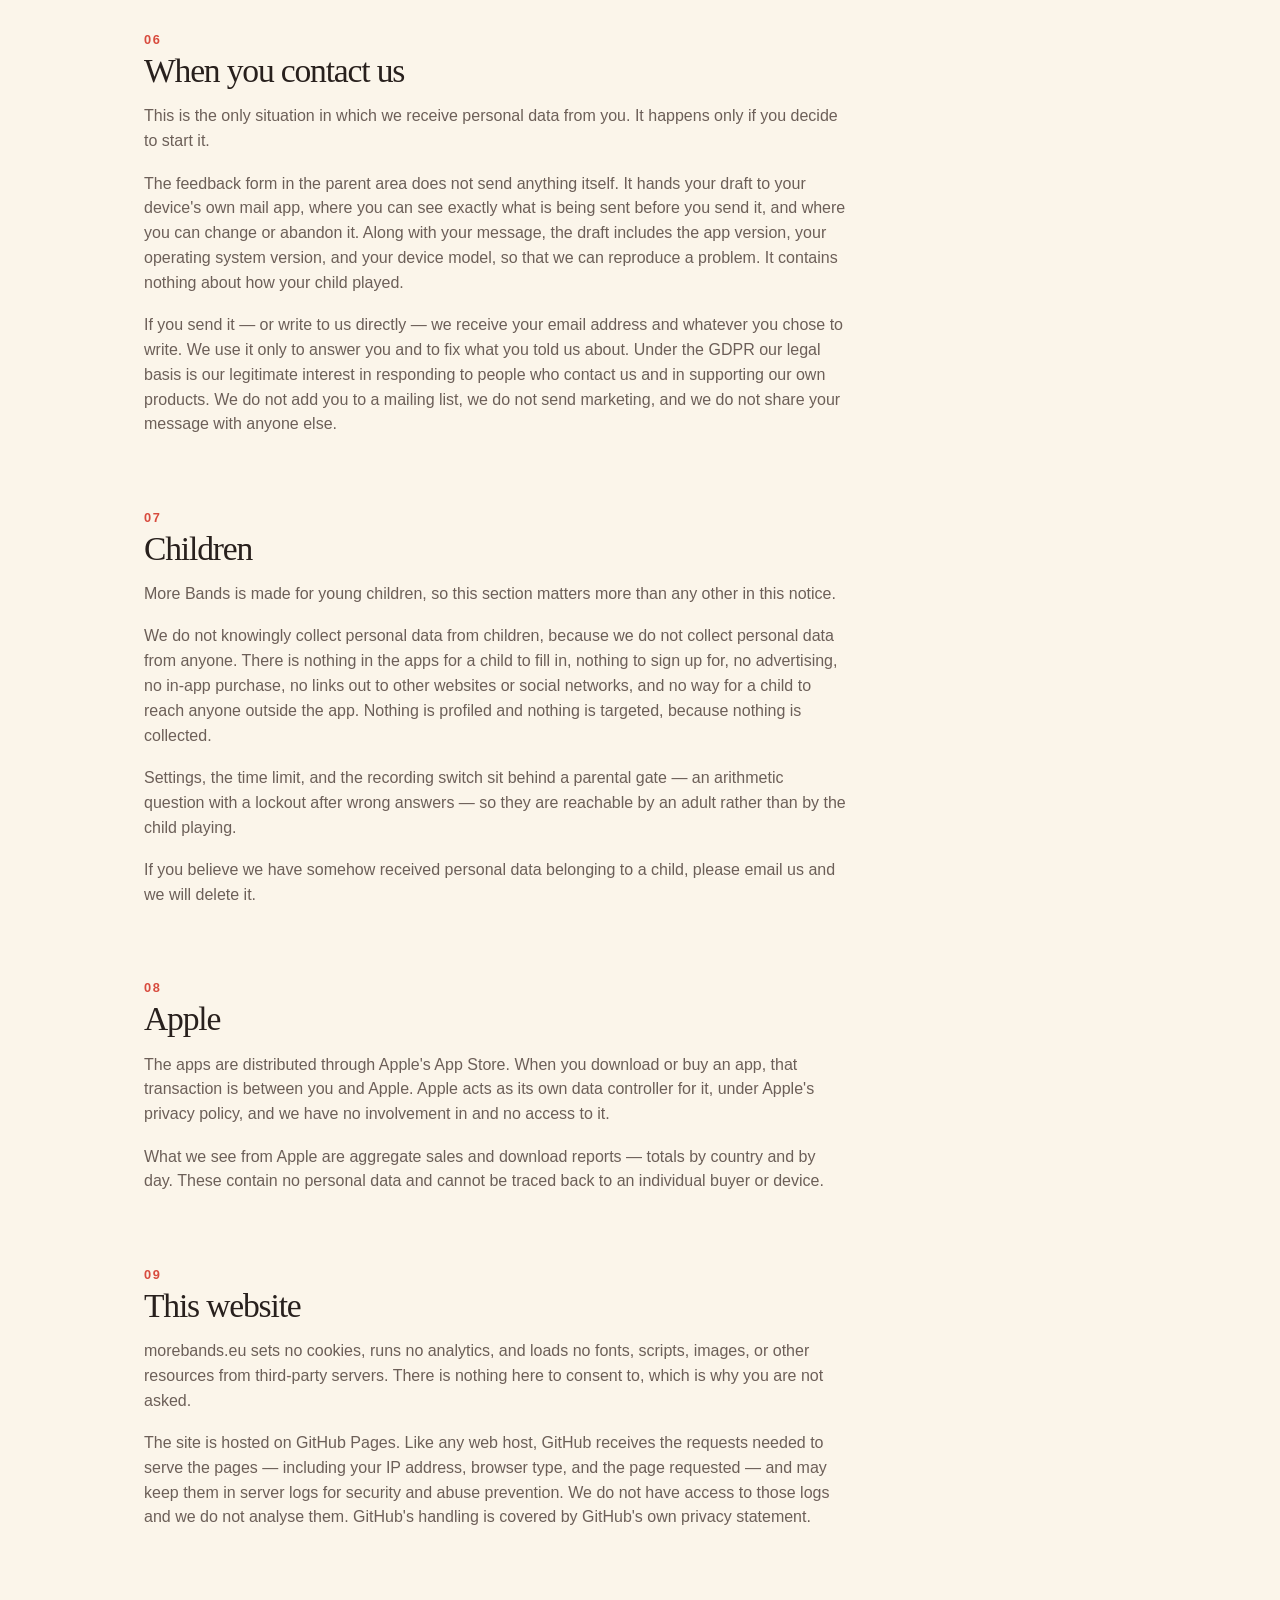
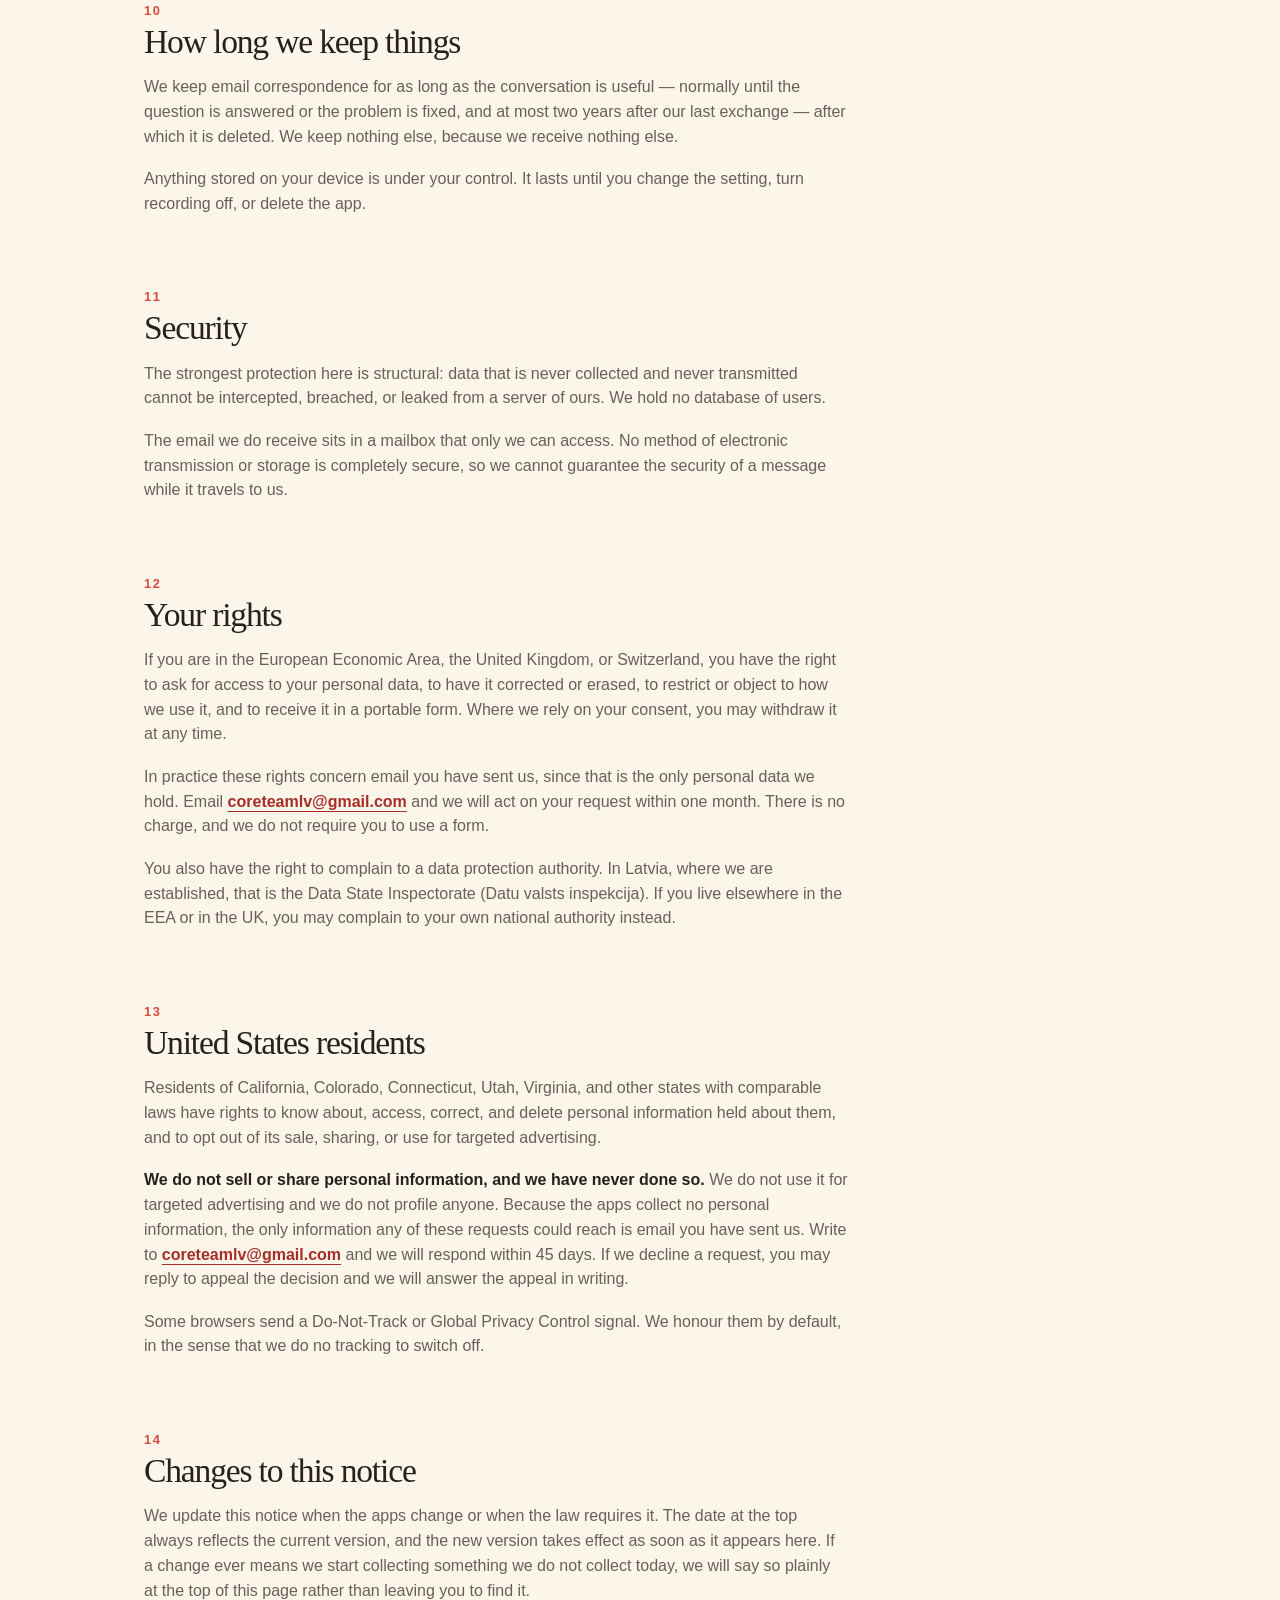
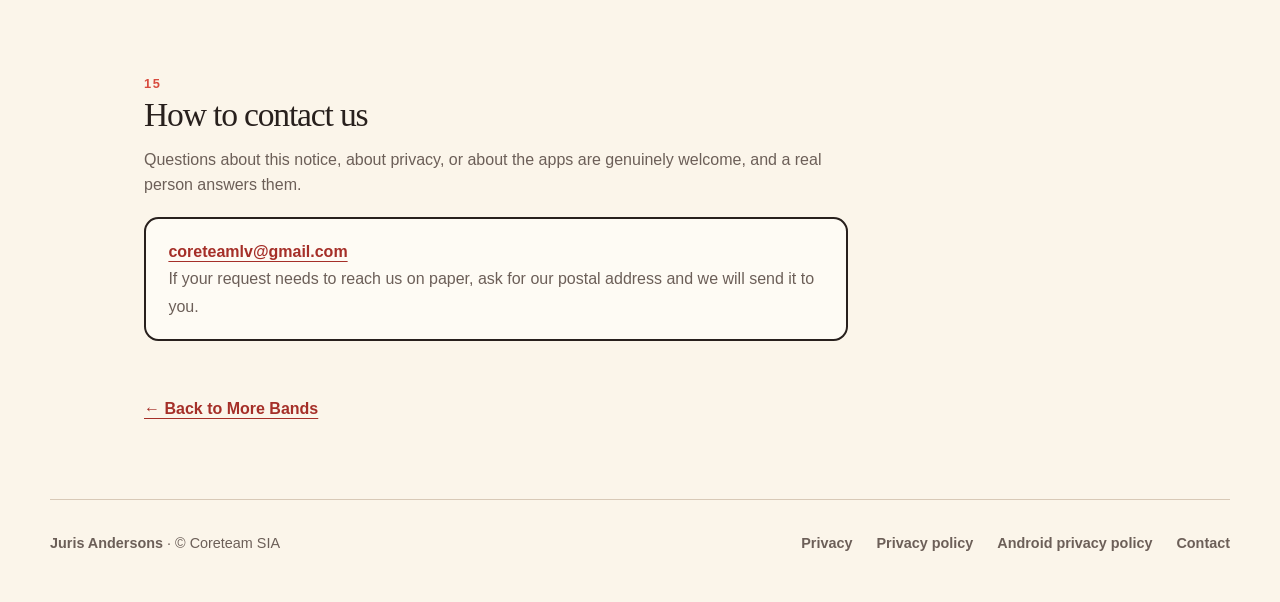
==== commit de602dab: "Header store buttons for both platforms, drop announcement bar, lighter page load Load the dialog vi" ====
--- a/privacy.html
+++ b/privacy.html
@@ -12,25 +12,51 @@
     <title>Privacy policy — More Bands</title>
     <link rel="canonical" href="https://morebands.eu/privacy.html" />
     <link rel="icon" href="img/more-bands-icon.png" />
-    <link rel="stylesheet" href="morebands.css" />
+    <link rel="stylesheet" href="morebands.css?v=7" />
   </head>
   <body>
+    <svg class="mark-sprite" aria-hidden="true" focusable="false">
+      <symbol id="mark-apple" viewBox="0 0 24 24">
+        <path
+          d="M17.05 12.54c-.03-2.9 2.37-4.29 2.47-4.36-1.35-1.97-3.44-2.24-4.19-2.27-1.78-.18-3.48 1.05-4.38 1.05-.91 0-2.3-1.02-3.78-1-1.94.03-3.73 1.13-4.73 2.87-2.02 3.5-.52 8.68 1.45 11.52.96 1.39 2.11 2.95 3.61 2.9 1.46-.06 2-.94 3.76-.94s2.25.94 3.78.91c1.56-.03 2.55-1.42 3.5-2.81 1.11-1.61 1.56-3.17 1.59-3.25-.04-.02-3.04-1.17-3.07-4.62M14.29 3.9c.8-.97 1.34-2.32 1.19-3.66-1.15.05-2.55.77-3.37 1.74-.74.86-1.39 2.23-1.22 3.54 1.29.1 2.6-.65 3.4-1.62"
+        />
+      </symbol>
+      <symbol id="mark-android" viewBox="0 0 24 24">
+        <path
+          fill-rule="evenodd"
+          d="M3.5 18.6a8.5 8.5 0 0 1 17 0zM10.4 14.7a1.2 1.2 0 1 0-2.4 0 1.2 1.2 0 0 0 2.4 0m5.6 0a1.2 1.2 0 1 0-2.4 0 1.2 1.2 0 0 0 2.4 0"
+        />
+        <path
+          d="M6.8 6.3 9.4 10.7M17.2 6.3 14.6 10.7"
+          fill="none"
+          stroke="currentColor"
+          stroke-width="1.7"
+          stroke-linecap="round"
+        />
+      </symbol>
+    </svg>
     <a class="skip-link" href="#main">Skip to content</a>
 
     <header class="site-header">
       <a class="brand" href="index.html" aria-label="More Bands home">
-        <img src="img/more-bands-icon.png" alt="" width="58" height="58" />
+        <img src="img/more-bands-icon.webp" alt="" width="58" height="58" />
         <span>More Bands</span>
       </a>
       <nav aria-label="Main navigation">
         <a href="index.html#how-it-works">How it works</a>
         <a href="index.html#genres">Five genres</a>
         <a href="index.html#privacy">Privacy</a>
-        <a href="index.html#android">Android</a>
       </nav>
-      <a class="button button-small" href="https://apps.apple.com/app/id760842919">
-        Try it free
-      </a>
+<div class="header-stores">
+        <a class="button button-small" href="https://apps.apple.com/app/id760842919" aria-label="Try More Bands free on the App Store">
+          <svg class="platform-mark" aria-hidden="true" focusable="false"><use href="#mark-apple" /></svg>
+          <span>App Store</span>
+        </a>
+        <a class="button button-small" href="https://play.google.com/store/apps/details?id=lv.coreteam.moorebands" aria-label="Try More Bands free on Google Play">
+          <svg class="platform-mark" aria-hidden="true" focusable="false"><use href="#mark-android" /></svg>
+          <span>Google Play</span>
+        </a>
+      </div>
     </header>
 
     <main class="legal" id="main">
--- a/morebands.css
+++ b/morebands.css
@@ -6,6 +6,7 @@
   --line: #d8c9b7;
   --red: #d84b3e;
   --red-dark: #a52f28;
+  --red-button: #c23b30;
   --yellow: #efbd32;
   --green: #4d8f64;
   --blue: #247b91;
@@ -127,42 +128,6 @@
   transform: translateY(0);
 }
 
-.announce {
-  border-bottom: 1px solid var(--line);
-  background: rgba(77, 143, 100, 0.12);
-  color: var(--ink);
-  text-align: center;
-}
-
-.announce p {
-  width: min(calc(100% - 3rem), var(--content));
-  margin: 0 auto;
-  padding: 0.7rem 0;
-  font-size: 0.95rem;
-  font-weight: 600;
-}
-
-.announce-tag {
-  display: inline-block;
-  margin-right: 0.55rem;
-  padding: 0.12rem 0.5rem;
-  border-radius: 100px;
-  background: var(--green);
-  color: #fffdf7;
-  font-size: 0.72rem;
-  font-weight: 850;
-  letter-spacing: 0.1em;
-  text-transform: uppercase;
-  vertical-align: 0.08em;
-}
-
-.announce a {
-  margin-left: 0.4rem;
-  color: var(--red-dark);
-  font-weight: 800;
-  text-underline-offset: 0.25em;
-}
-
 .site-header,
 .hero,
 .section,
@@ -191,6 +156,7 @@
 }
 
 .brand img {
+  flex: 0 0 auto;
   border-radius: 14px;
 }
 
@@ -198,6 +164,27 @@
   display: flex;
   gap: 1.5rem;
   margin-left: auto;
+}
+
+/* Both stores side by side rather than a guess at the visitor's platform. */
+.header-stores {
+  display: flex;
+  gap: 0.5rem;
+  margin-left: auto;
+}
+
+.site-header nav + .header-stores {
+  margin-left: 0;
+}
+
+.header-stores .button {
+  gap: 0.45rem;
+  white-space: nowrap;
+}
+
+.header-stores .platform-mark {
+  width: 1.15rem;
+  height: 1.15rem;
 }
 
 .site-header nav a,
@@ -225,7 +212,7 @@
   border: 2px solid var(--red-dark);
   border-radius: 100px;
   color: #fffdf7;
-  background: var(--red);
+  background: var(--red-button);
   font-weight: 750;
   text-align: center;
   text-decoration: none;
@@ -274,12 +261,77 @@
   font-size: clamp(1.1rem, 2vw, 1.35rem);
 }
 
-.hero-actions,
-.final-actions {
+/* One store block, used in the hero and the closing call to action. The QR
+   codes hand a desktop visitor over to a phone; on a phone they are hidden. */
+.stores {
+  display: grid;
+  grid-template-columns: repeat(2, minmax(0, 196px));
+  gap: 1rem;
+}
+
+.store {
+  display: grid;
+  justify-items: center;
+  gap: 0.75rem;
+  padding: 0.9rem 0.9rem 1rem;
+  border: 2px solid var(--ink);
+  border-radius: 1.1rem;
+  background: #fffdf7;
+  color: var(--ink);
+  text-decoration: none;
+  transition: transform 150ms ease, box-shadow 150ms ease;
+}
+
+.store:hover,
+.store:focus-visible {
+  box-shadow: 0 6px 0 var(--ink);
+  transform: translateY(-3px);
+}
+
+.store:focus-visible {
+  outline: 3px solid var(--red-dark);
+  outline-offset: 3px;
+}
+
+.store-qr {
+  width: 132px;
+  height: 132px;
+  border-radius: 0.4rem;
+}
+
+.store-name {
   display: flex;
   align-items: center;
-  gap: 1.25rem;
-  flex-wrap: wrap;
+  gap: 0.55rem;
+  font-size: 1.15rem;
+  font-weight: 800;
+  line-height: 1.1;
+  white-space: nowrap;
+}
+
+.store-name small {
+  display: block;
+  color: var(--muted);
+  font-size: 0.72rem;
+  font-weight: 700;
+}
+
+.store .platform-mark {
+  width: 1.7rem;
+  height: 1.7rem;
+}
+
+.stores-note {
+  max-width: 44ch;
+  margin: 1rem 0 0;
+  color: var(--muted);
+  font-size: 0.9rem;
+}
+
+.stores-note a {
+  color: var(--red-dark);
+  font-weight: 750;
+  text-underline-offset: 0.22em;
 }
 
 .trust-list {
@@ -437,6 +489,137 @@
   font-family: Georgia, "Times New Roman", serif;
   font-size: 1.05rem;
   font-weight: 700;
+  transition:
+    background-color 150ms ease,
+    color 150ms ease,
+    border-color 150ms ease,
+    transform 150ms ease;
+}
+
+.genre-trigger {
+  position: absolute;
+  inset: 0;
+  width: 100%;
+  height: 100%;
+  padding: 0;
+  margin: 0;
+  border: none;
+  background: transparent;
+  cursor: pointer;
+  display: block;
+  text-align: left;
+}
+
+.genre-trigger:focus-visible {
+  outline: 3px solid var(--red);
+  outline-offset: -3px;
+}
+
+.genre-playable figcaption {
+  background: var(--red-button);
+  border-color: var(--red-dark);
+  color: #fffdf7;
+  pointer-events: none;
+}
+
+.genre-playable:hover figcaption,
+.genre-trigger:focus-visible ~ figcaption {
+  background: var(--red-dark);
+  border-color: var(--red-dark);
+  color: #fffdf7;
+  transform: scale(1.04);
+}
+
+.genre-play-pill {
+  display: none !important;
+}
+
+/* ------------------------------------------------ genre video modal dialog */
+
+.video-dialog {
+  width: min(92vw, 860px);
+  padding: 0;
+  margin: auto;
+  border: 2px solid var(--ink);
+  border-radius: 1.25rem;
+  background: var(--paper);
+  color: var(--ink);
+  box-shadow: 0 20px 50px rgba(40, 32, 29, 0.35);
+  overflow: hidden;
+}
+
+.video-dialog::backdrop {
+  background: rgba(40, 32, 29, 0.7);
+  backdrop-filter: blur(4px);
+  -webkit-backdrop-filter: blur(4px);
+}
+
+.video-dialog-inner {
+  display: flex;
+  flex-direction: column;
+}
+
+.video-dialog-header {
+  display: flex;
+  align-items: center;
+  justify-content: space-between;
+  padding: 0.9rem 1.25rem;
+  border-bottom: 2px solid var(--ink);
+  background: var(--paper-deep);
+}
+
+.video-dialog-title-wrap h3 {
+  margin: 0;
+  font-size: 1.45rem;
+}
+
+.video-dialog-close {
+  display: inline-flex;
+  align-items: center;
+  justify-content: center;
+  width: 40px;
+  height: 40px;
+  padding: 0;
+  border: 2px solid var(--ink);
+  border-radius: 50%;
+  background: var(--paper);
+  color: var(--ink);
+  cursor: pointer;
+  transition:
+    background-color 150ms ease,
+    color 150ms ease,
+    transform 150ms ease;
+}
+
+.video-dialog-close:hover,
+.video-dialog-close:focus-visible {
+  background: var(--red-button);
+  border-color: var(--red-dark);
+  color: #fffdf7;
+  transform: scale(1.08);
+}
+
+.video-dialog-player {
+  position: relative;
+  width: 100%;
+  background: #000;
+  aspect-ratio: 4 / 3;
+  max-height: 70vh;
+  display: flex;
+  align-items: center;
+  justify-content: center;
+}
+
+.video-dialog-player video {
+  width: 100%;
+  height: 100%;
+  display: block;
+  object-fit: contain;
+  background: #000;
+}
+
+body.modal-open {
+  overflow: hidden;
 }
 
 .privacy-grid {
@@ -475,6 +658,27 @@
   color: var(--red-dark);
   font-weight: 700;
   text-underline-offset: 0.22em;
+}
+
+.video-link {
+  color: var(--red-dark);
+  font-weight: 700;
+  text-decoration: underline;
+  text-underline-offset: 0.22em;
+  cursor: pointer;
+  transition: color 150ms ease;
+}
+
+.video-link:hover,
+.video-link:focus-visible {
+  color: var(--red);
+}
+
+.video-link-icon {
+  display: inline-block;
+  vertical-align: 0px;
+  margin-left: 0.25em;
+  fill: currentColor;
 }
 
 .android {
@@ -523,12 +727,12 @@
   text-transform: uppercase;
 }
 
-.android-status li:nth-child(3) span {
+.android-status li:nth-child(2) span {
   background: var(--yellow);
   color: var(--ink);
 }
 
-.android-status li:nth-child(4) span {
+.android-status li:nth-child(3) span {
   background: var(--blue);
 }
 
@@ -647,7 +851,7 @@
   background: var(--yellow);
 }
 
-.final-cta img {
+.final-cta > img {
   border-radius: 1.5rem;
 }
 
@@ -659,12 +863,6 @@
 .final-cta .eyebrow,
 .final-cta p {
   color: var(--ink);
-}
-
-.final-actions {
-  max-width: 260px;
-  flex-direction: column;
-  align-items: stretch;
 }
 
 footer {
@@ -704,47 +902,6 @@
   width: 2.1rem;
   height: 2.1rem;
   fill: currentColor;
-}
-
-.platforms {
-  width: min(calc(100% - 3rem), var(--content));
-  display: grid;
-  margin-block: 0 clamp(1rem, 3vw, 2rem);
-  grid-template-columns: 1fr 1fr;
-  gap: 1px;
-  overflow: hidden;
-  margin-inline: auto;
-  border: 1px solid var(--line);
-  border-radius: 1.25rem;
-  background: var(--line);
-}
-
-.platform {
-  display: flex;
-  align-items: center;
-  gap: 1.1rem;
-  padding: 1.5rem clamp(1.25rem, 3vw, 2.25rem);
-  background: rgba(255, 253, 247, 0.72);
-}
-
-.platform-name {
-  margin-bottom: 0.2rem;
-  font-family: Georgia, "Times New Roman", serif;
-  font-size: 1.28rem;
-  font-weight: 700;
-}
-
-.platform-state {
-  margin-bottom: 0;
-  color: var(--muted);
-  font-size: 0.95rem;
-}
-
-.platform-state a {
-  color: var(--red-dark);
-  font-weight: 750;
-  text-underline-offset: 0.22em;
-  white-space: nowrap;
 }
 
 /* The claim the whole story section exists to earn: set apart from the prose
@@ -773,30 +930,6 @@
 
 .story-copy > .no-ai strong {
   color: var(--ink);
-}
-
-.cta-platforms {
-  display: flex;
-  align-items: center;
-  gap: 0.55rem;
-  flex-wrap: wrap;
-  margin: 1.4rem 0 0;
-  font-size: 0.95rem;
-  font-weight: 700;
-}
-
-.cta-platforms span:first-of-type {
-  margin-right: 0.8rem;
-}
-
-.cta-platforms .platform-mark {
-  width: 1.4rem;
-  height: 1.4rem;
-}
-
-.cta-platforms em {
-  font-style: normal;
-  opacity: 0.68;
 }
 
 .platform-mark-big {
@@ -1130,8 +1263,8 @@
     display: none;
   }
 
-  .platforms {
-    grid-template-columns: 1fr;
+  .site-header nav + .header-stores {
+    margin-left: auto;
   }
 
   .hero {
@@ -1188,12 +1321,10 @@
     grid-template-columns: auto 1fr;
   }
 
-  .final-actions {
-    max-width: none;
+  .final-cta .stores {
     grid-column: 1 / -1;
-    flex-direction: row;
-    align-items: center;
-  }
+  }
+
 }
 
 @media (max-width: 680px) {
@@ -1201,13 +1332,22 @@
   .hero,
   .section,
   .final-cta,
-  .platforms,
   footer {
     width: min(calc(100% - 2rem), var(--content));
   }
 
-  .cta-platforms {
+  .stores {
+    grid-template-columns: 1fr 1fr;
+  }
+
+  .store {
     justify-content: center;
+    padding: 0.8rem;
+  }
+
+  .store-qr,
+  .stores-scan {
+    display: none;
   }
 
   .android-cta {
@@ -1219,37 +1359,27 @@
     text-align: center;
   }
 
-  .announce p {
-    width: min(calc(100% - 2rem), var(--content));
-    font-size: 0.88rem;
-  }
-
-  .announce a {
-    display: block;
-    margin-left: 0;
-  }
-
   .site-header {
     min-height: 78px;
+    gap: 0.75rem;
   }
 
   .brand span {
     display: none;
   }
 
+  .brand img {
+    width: 46px;
+    height: 46px;
+  }
+
+  .header-stores .button {
+    padding-inline: 0.75rem;
+    font-size: 0.85rem;
+  }
+
   .hero {
     padding-top: 3.5rem;
-  }
-
-  .hero-actions,
-  .final-actions {
-    align-items: stretch;
-    flex-direction: column;
-  }
-
-  .hero-actions .text-link,
-  .final-actions .text-link {
-    text-align: center;
   }
 
   .split-heading {
@@ -1285,12 +1415,13 @@
     text-align: center;
   }
 
-  .final-cta img {
+  .final-cta > img {
     margin-inline: auto;
   }
 
-  .final-actions {
+  .final-cta .stores {
     grid-column: auto;
+    justify-content: center;
   }
 
   .critter-lane {
